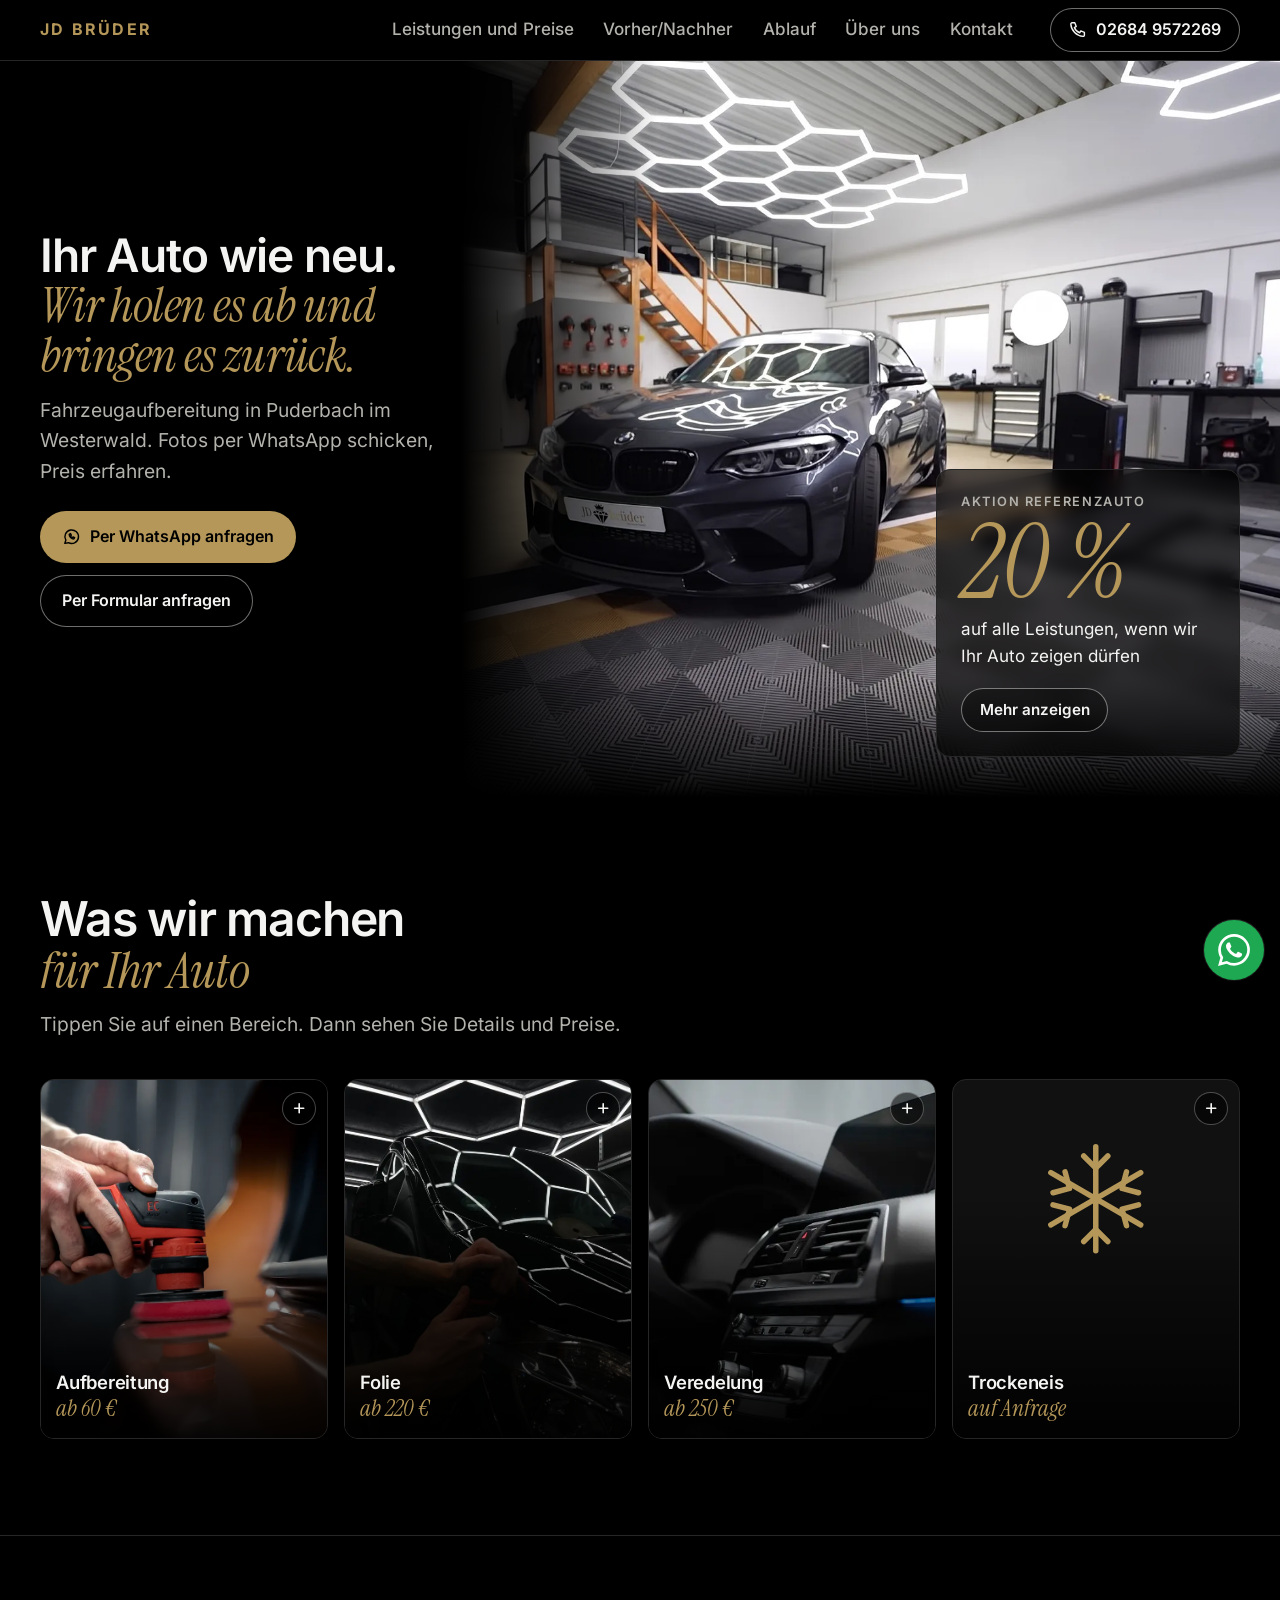
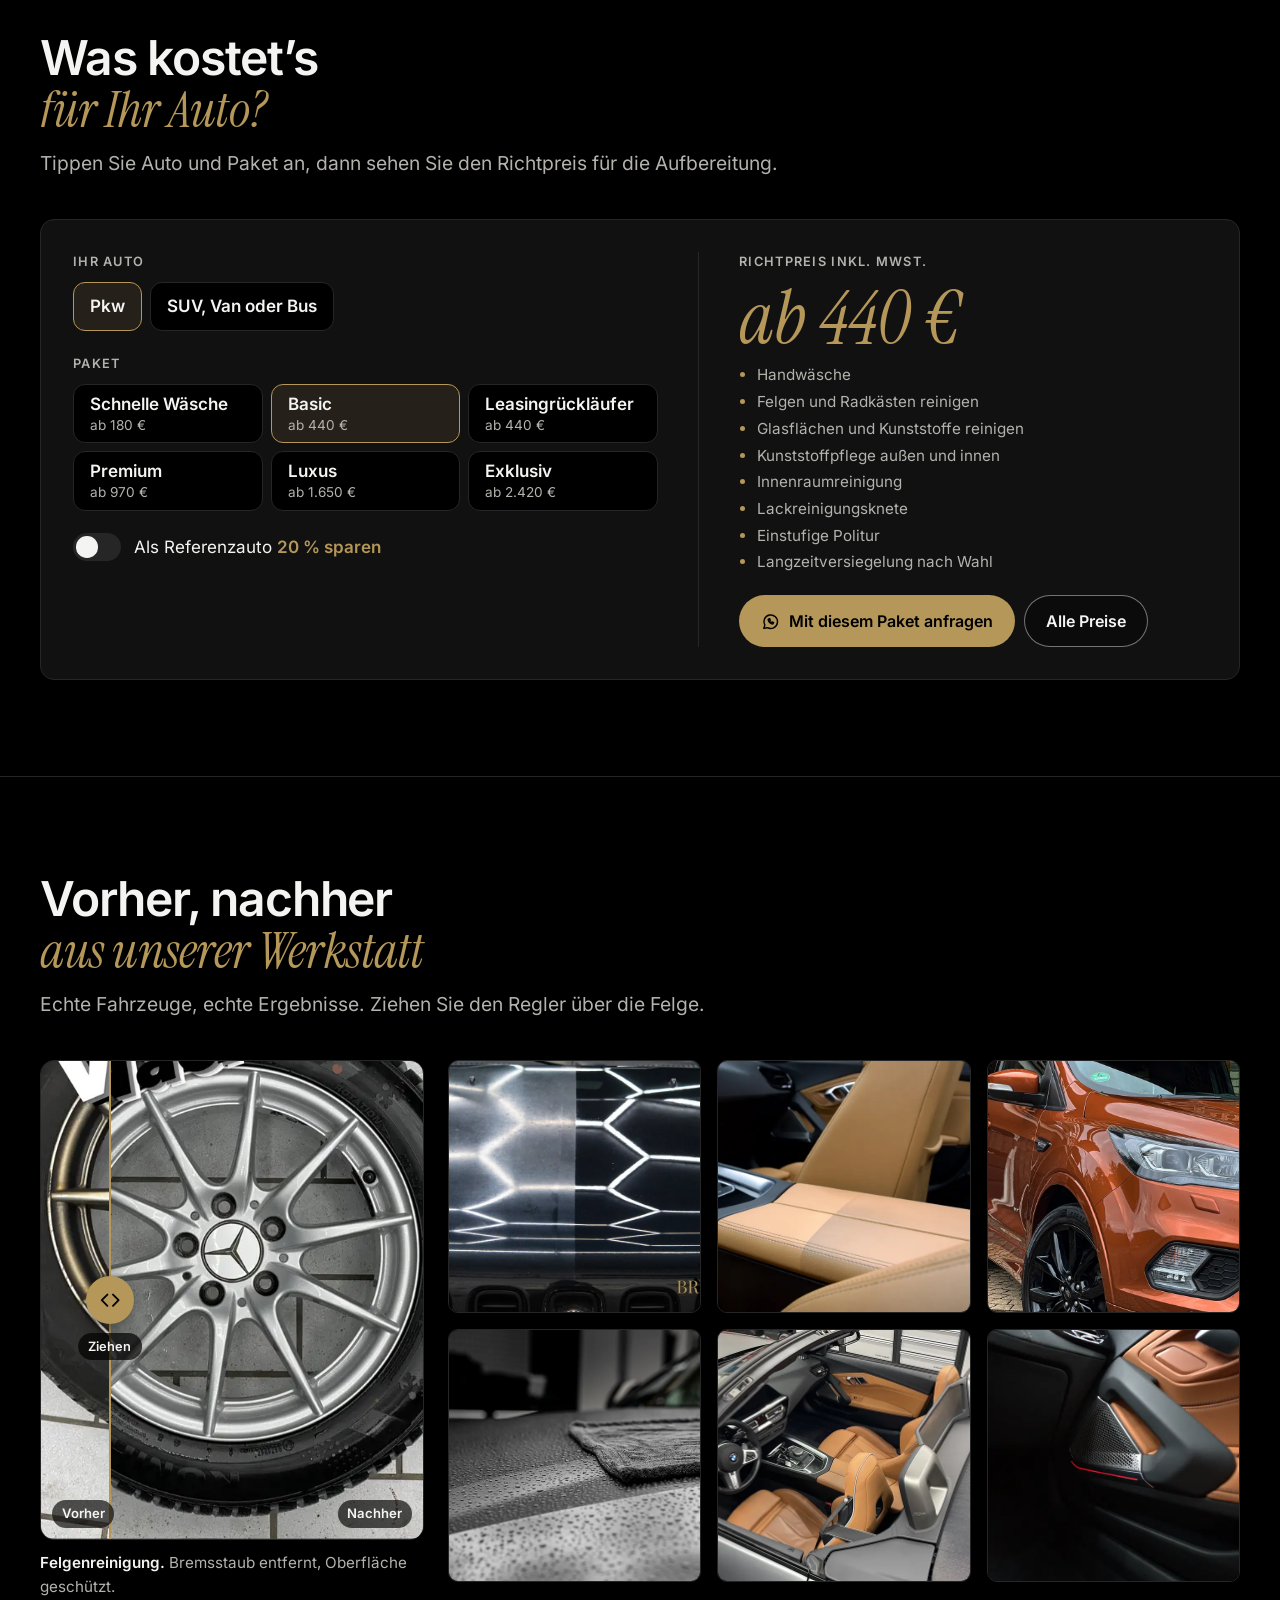
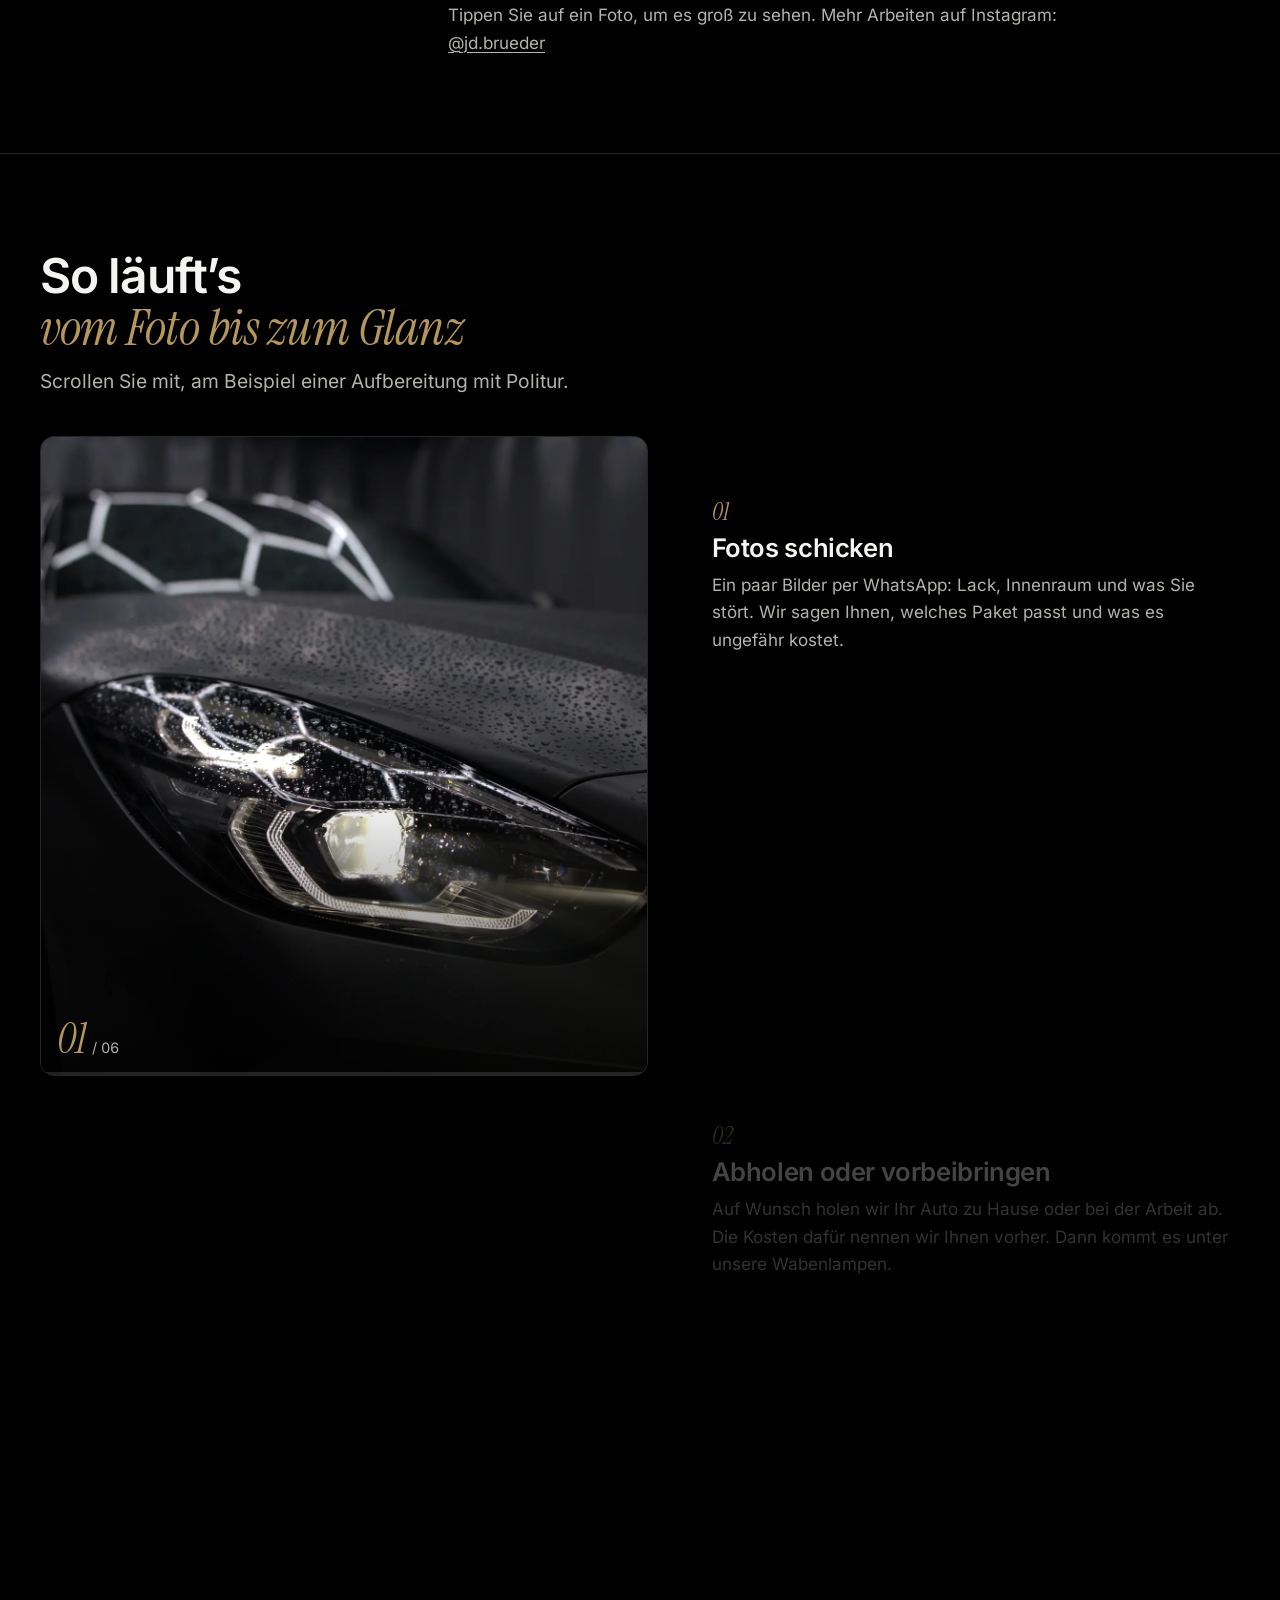
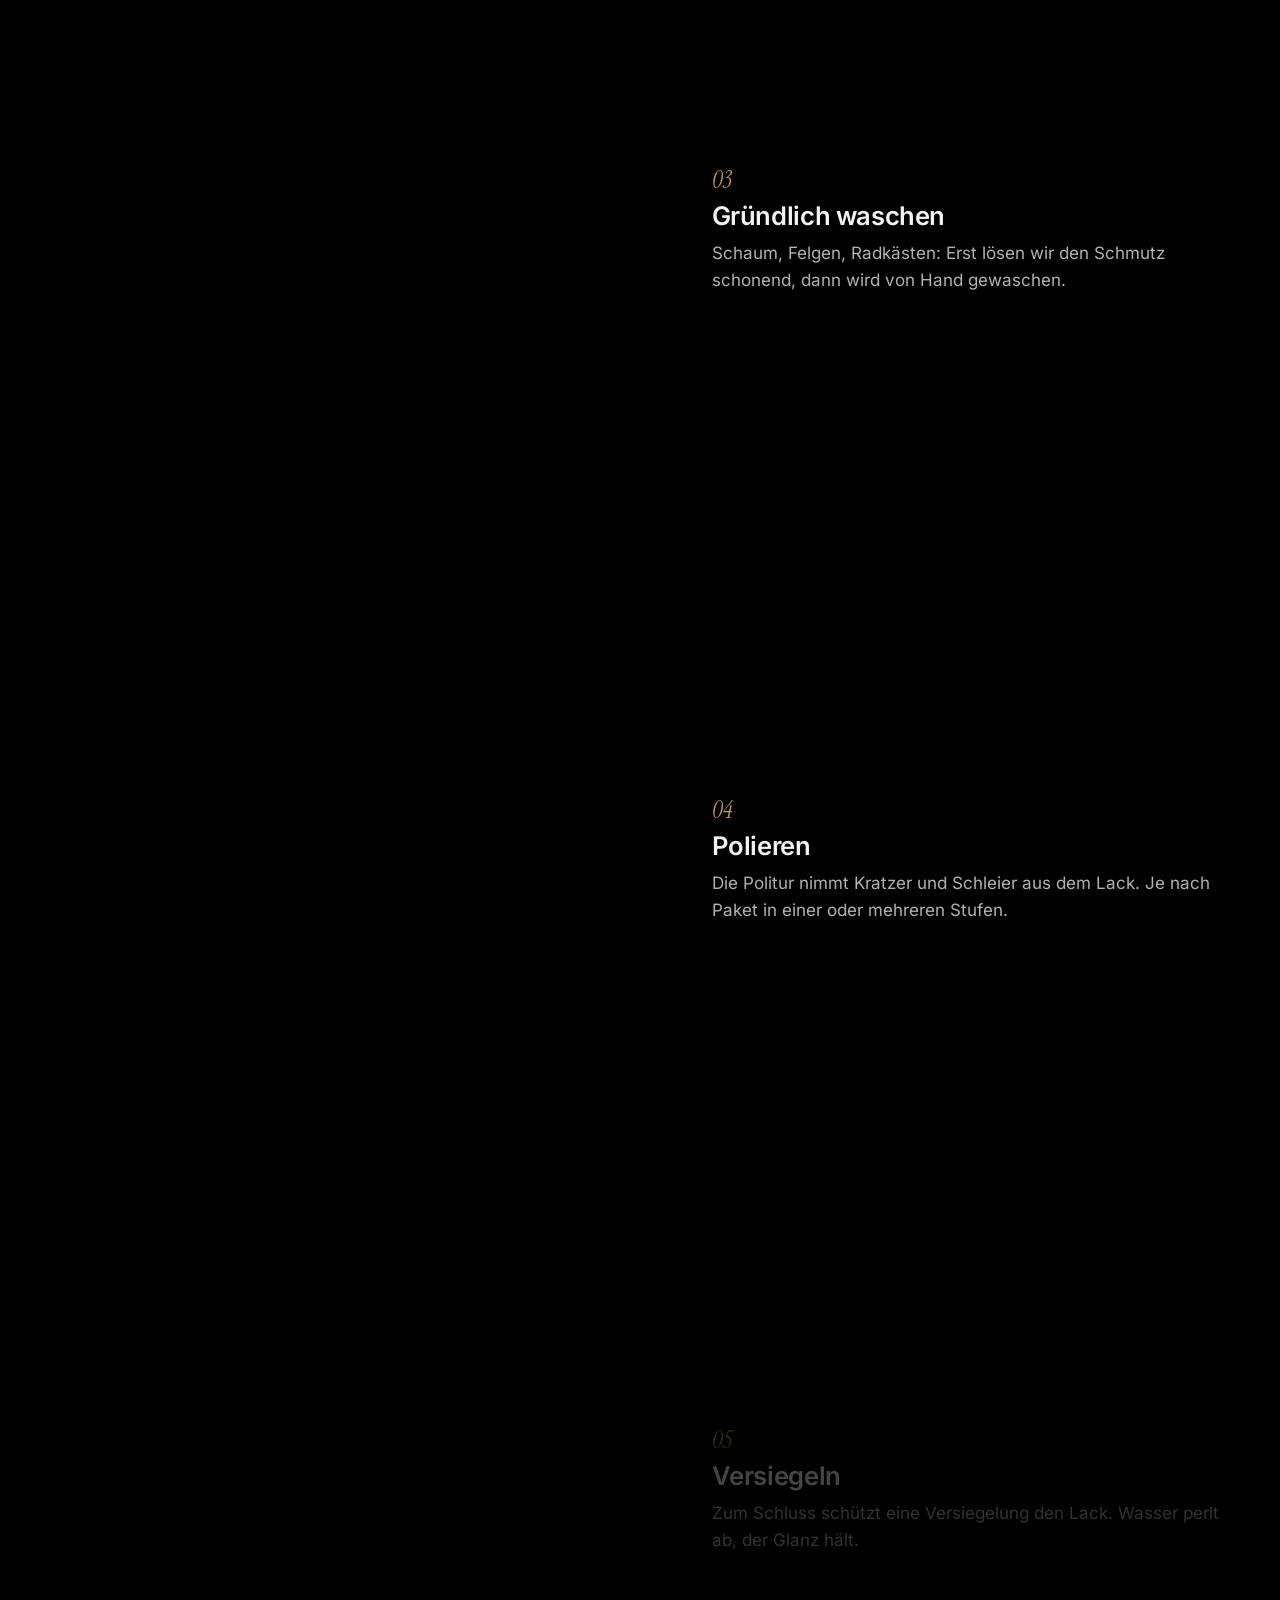
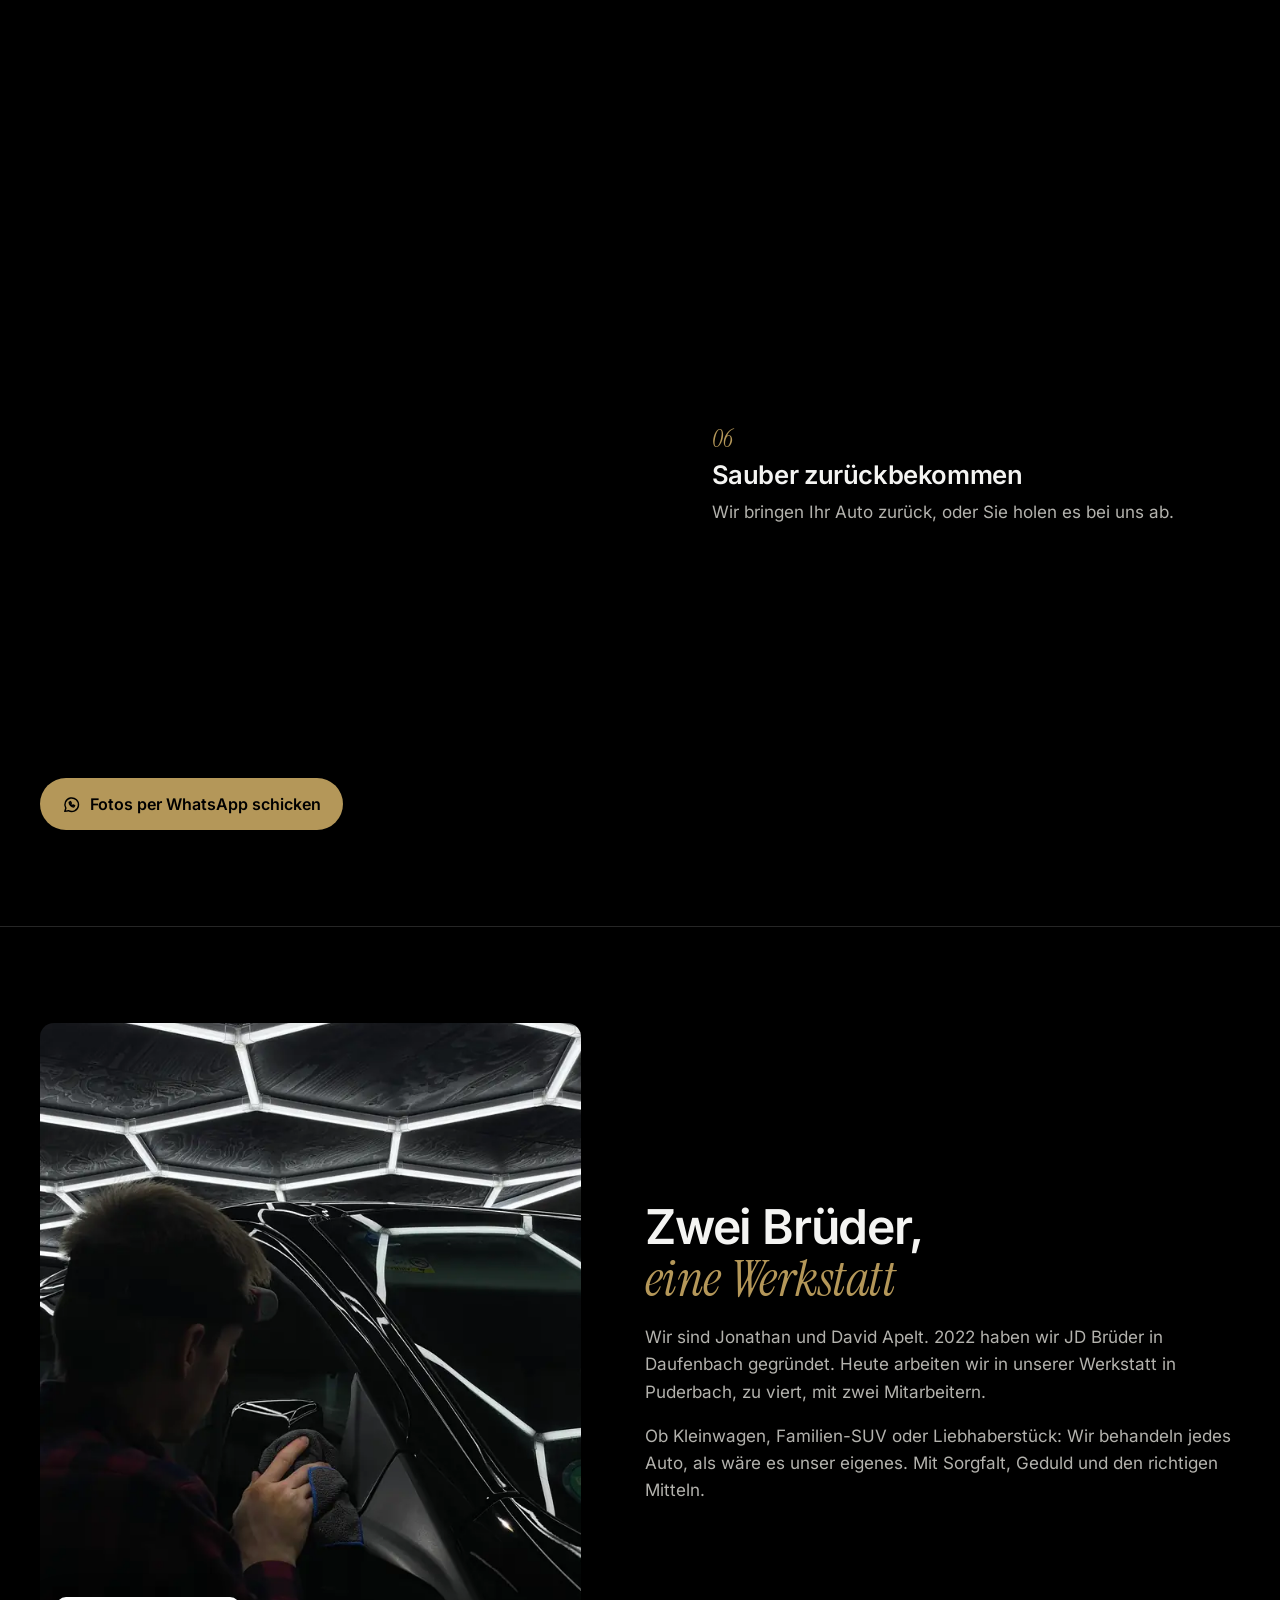
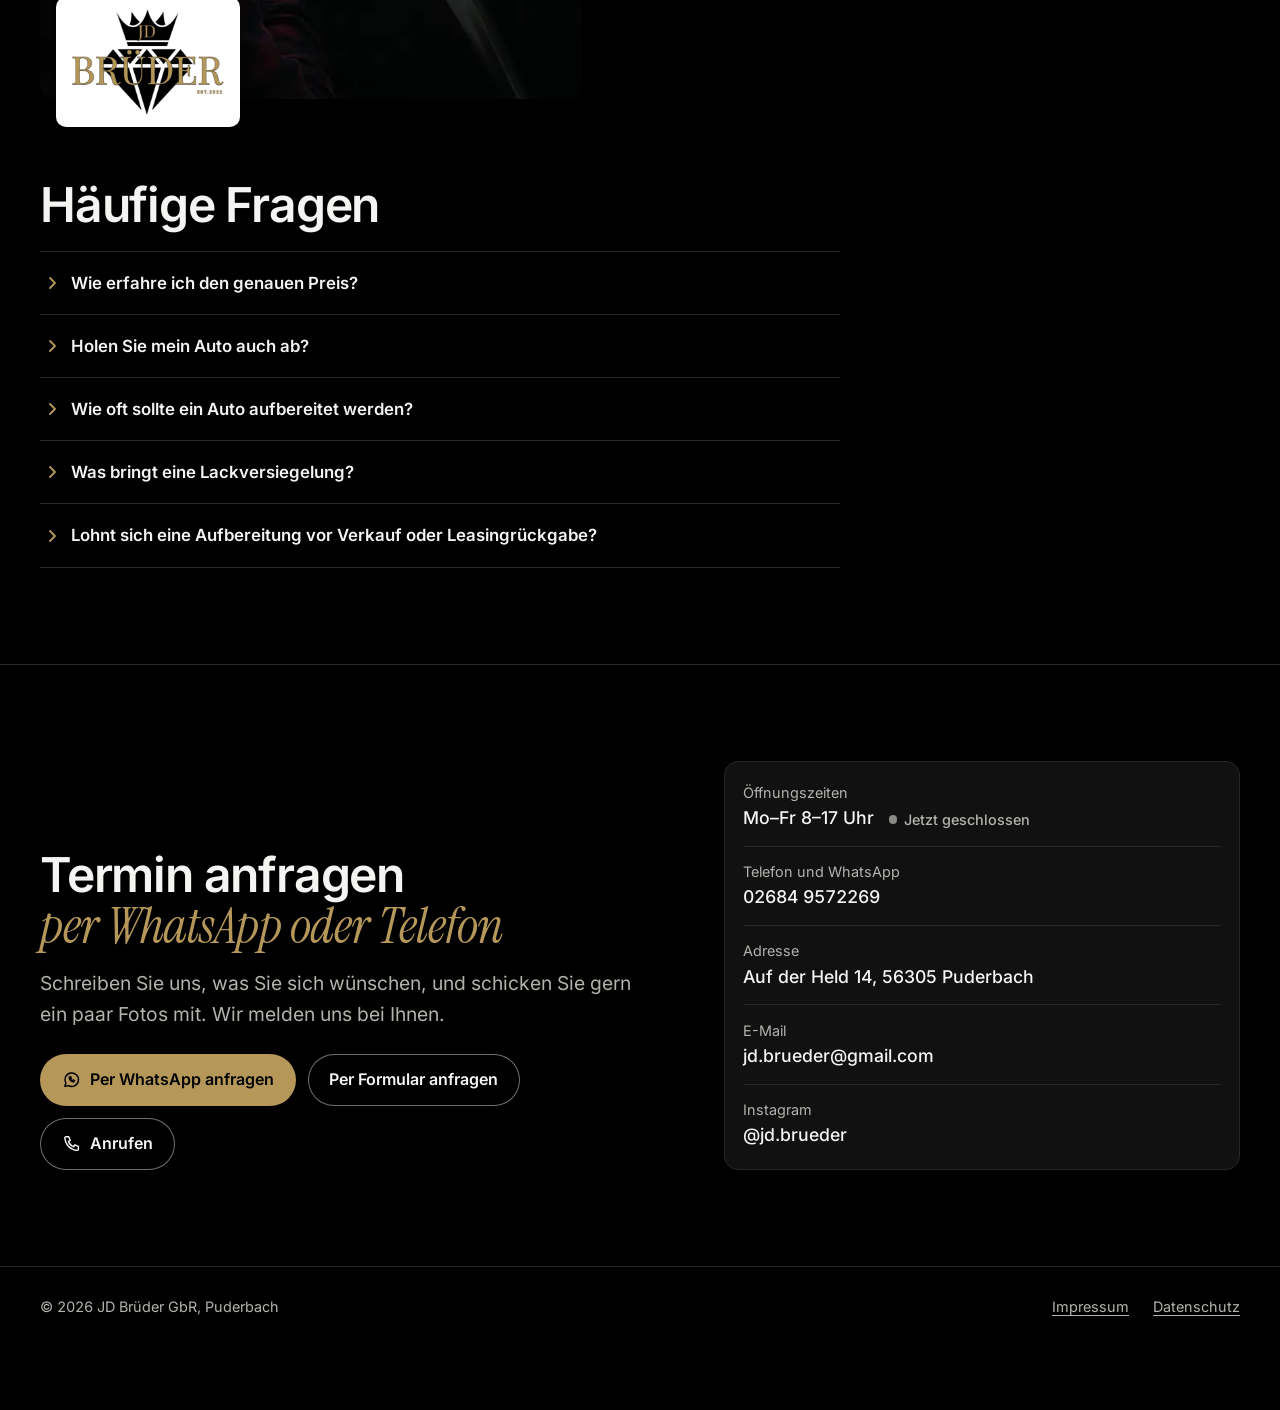
==== index.html @ 73653e6d "Preisrechner unter den Kacheln Auto, Paket, Zusatzleistungen (nur Leasingrückläufer) und Referenzaut" ====
<!doctype html>
<html lang="de">
<head>
<meta charset="utf-8">
<meta name="viewport" content="width=device-width, initial-scale=1, viewport-fit=cover">
<title>JD Brüder | Fahrzeugaufbereitung in Puderbach, Westerwald</title>
<meta name="description" content="Fahrzeugaufbereitung, Folie, Veredelung und Trockeneisreinigung von den Brüdern Jonathan und David Apelt in Puderbach im Westerwald. Pakete ab 60 €. Anfrage per WhatsApp oder Telefon.">
<meta name="theme-color" content="#000000">
<link rel="icon" href="img/logo/favicon.png" type="image/png">
<link rel="apple-touch-icon" href="img/logo/apple-touch-icon.png">
<meta property="og:title" content="JD Brüder | Fahrzeugaufbereitung im Westerwald">
<meta property="og:description" content="Aufbereitung, Folie, Veredelung und Trockeneis aus Puderbach. Anfrage per WhatsApp oder Telefon.">
<meta property="og:image" content="https://www.jd-brueder.de/img/w/hero-halle.webp">
<meta property="og:locale" content="de_DE">
<link rel="preload" href="fonts/inter-latin-wght-normal.woff2" as="font" type="font/woff2" crossorigin>
<link rel="preload" href="fonts/instrument-serif-latin-400-italic.woff2" as="font" type="font/woff2" crossorigin>
<link rel="stylesheet" href="style.css?v=20261124e">
<script type="application/ld+json">
{
  "@context": "https://schema.org",
  "@type": "AutoWash",
  "name": "JD Brüder GbR",
  "image": "img/w/hero-scheinwerfer.webp",
  "telephone": "+49 2684 9572269",
  "email": "jd.brueder@gmail.com",
  "address": { "@type": "PostalAddress", "streetAddress": "Auf der Held 14", "postalCode": "56305", "addressLocality": "Puderbach", "addressCountry": "DE" },
  "founder": [{ "@type": "Person", "name": "Jonathan Apelt" }, { "@type": "Person", "name": "David Apelt" }],
  "foundingDate": "2022",
  "sameAs": ["https://www.instagram.com/jd.brueder/"]
}
</script>
</head>
<body>
<!--
AUFBAU: Zuerst fürs Handy. Kopfbild (Foto aus unserer Halle) > vier feste Kacheln > Vorher/Nachher > Ablauf > Über uns und Fragen > Kontakt.
KACHELN: Ein Tipp öffnet ein Fenster von unten mit Foto, zwei Sätzen, Preisen und WhatsApp-Knopf. So bleibt die Startseite kurz.
BILDER: Alle Fotos stammen aus der Werkstatt. Das Kopfbild wurde nachbearbeitet (aufgeräumt und geschärft, im Impressum genannt).
KONTAKT: Runder WhatsApp-Knopf unten rechts, sobald die Knöpfe im Kopfbereich aus dem Bild sind.
FORMULAR: Fenster #sheet-anfrage, gleiche Fragen wie das Meta-Formular plus E-Mail, landet in JD Vertrieb (Tabelle „Website-Anfragen“).
Regeln und Farben stehen in DESIGN.md.
-->
<a class="skip" href="#inhalt">Zum Inhalt springen</a>

<header class="site-header">
  <div class="wrap header-inner">
    <a class="site-logo" href="#top">JD Brüder</a>
    <nav class="site-nav" aria-label="Hauptmenü">
      <button class="menu-button" type="button" popovertarget="site-menu" aria-controls="site-menu">
        <svg viewBox="0 0 24 24" fill="none" stroke="currentColor" stroke-width="2" stroke-linecap="round" aria-hidden="true"><path d="M4 7h16M4 12h16M4 17h16"/></svg>
        Menü
      </button>
      <ul id="site-menu" class="site-menu" popover="auto">
        <li><a href="#leistungen">Leistungen und Preise</a></li>
        <li><a href="#arbeiten">Vorher/Nachher</a></li>
        <li><a href="#ablauf">Ablauf</a></li>
        <li><a href="#ueber-uns">Über uns</a></li>
        <li><a href="#kontakt">Kontakt</a></li>
      </ul>
    </nav>
    <a class="btn btn-line header-call num" href="tel:+4926849572269" aria-label="Anrufen: 02684 9572269"><svg viewBox="0 0 24 24" fill="none" stroke="currentColor" stroke-width="1.8" stroke-linecap="round" stroke-linejoin="round" aria-hidden="true"><path d="M5 3.5h3.5l1.8 4.5-2.3 1.4a11 11 0 0 0 6.6 6.6l1.4-2.3 4.5 1.8V19a1.5 1.5 0 0 1-1.6 1.5A16.5 16.5 0 0 1 3.5 5.1 1.5 1.5 0 0 1 5 3.5z"/></svg><span>02684 9572269</span></a>
  </div>
</header>

<main id="top">

  <!-- Erster Bildschirm -->
  <section class="hero" aria-labelledby="h1">
    <div class="hero-media">
      <picture>
        <source media="(min-width: 640px)" srcset="img/w/hero-halle.webp" width="2000" height="1126">
        <img src="img/w/hero-halle-mobil.webp" alt="Dunkelgrauer BMW M2 mit JD-Brüder-Schild in unserer Werkstatt in Puderbach, darüber die Wabenleuchten" width="1200" height="1080" fetchpriority="high">
      </picture>
      <!-- Kurzer Film vom M2 unter den Wabenlampen, ohne Ton. Startet per main.js, nicht bei „Bewegung reduzieren“ oder Datensparmodus. -->
      <video class="hero-video" muted loop playsinline preload="none" aria-hidden="true" tabindex="-1">
        <source src="video/hero-m2.mp4" type="video/mp4">
      </video>
      <button type="button" class="hero-pause" hidden aria-label="Video anhalten"><svg viewBox="0 0 16 16" fill="currentColor" aria-hidden="true"><path class="ico-pause" d="M4.5 3h2.2v10H4.5zM9.3 3h2.2v10H9.3z"/><path class="ico-play" d="M5 3l8 5-8 5z"/></svg></button>
    </div>
    <div class="wrap hero-text">
      <button type="button" class="promo" data-sheet="sheet-referenzauto"><span class="promo-tag num">20 %</span>Referenzauto gesucht<svg viewBox="0 0 16 16" fill="none" stroke="currentColor" stroke-width="1.8" stroke-linecap="round" stroke-linejoin="round" aria-hidden="true"><path d="M6 3l5 5-5 5"/></svg></button>
      <h1 id="h1">Ihr Auto wie neu. <span class="accent">Wir holen es ab und bringen es zurück.</span></h1>
      <p class="lead">Fahrzeugaufbereitung in Puderbach im Westerwald. Fotos per WhatsApp schicken, Preis erfahren.</p>
      <div class="actions">
        <a class="btn btn-gold" href="https://wa.me/4926849572269?text=Hallo%20JD%20Br%C3%BCder%2C%20ich%20interessiere%20mich%20f%C3%BCr%20eine%20Fahrzeugaufbereitung." target="_blank" rel="noopener"><svg viewBox="0 0 24 24" fill="none" stroke="currentColor" stroke-width="1.8" stroke-linecap="round" stroke-linejoin="round" aria-hidden="true"><path d="M3.5 20.5l1.3-4A8.5 8.5 0 1 1 8 19.6z"/><path d="M9 9.2c0 3 2.8 5.8 5.8 5.8l1-1.6-2-1-1 1c-1-.4-1.8-1.2-2.2-2.2l1-1-1-2z"/></svg>Per WhatsApp anfragen</a>
        <button type="button" class="btn btn-line" data-sheet="sheet-anfrage">Per Formular anfragen</button>
      </div>
    </div>
    <!-- Aktion groß rechts über dem Foto, nur am PC (am Handy reicht der Hinweis über der Überschrift) -->
    <aside class="hero-promo" aria-labelledby="h-promo">
      <p class="hero-promo-label" id="h-promo">Aktion Referenzauto</p>
      <p class="hero-promo-num num">20 %</p>
      <p class="hero-promo-text">auf alle Leistungen, wenn wir Ihr Auto zeigen dürfen</p>
      <button type="button" class="btn btn-line hero-promo-btn" data-sheet="sheet-referenzauto">Mehr anzeigen</button>
    </aside>
  </section>

  <!-- Leistungen: vier feste Kacheln -->
  <section id="leistungen" class="section" aria-labelledby="h-leistungen">
    <div class="wrap" id="inhalt">
      <div class="section-head">
        <h2 id="h-leistungen">Was wir machen <span class="accent">für Ihr Auto</span></h2>
        <p class="lead">Tippen Sie auf einen Bereich. Dann sehen Sie Details und Preise.</p>
      </div>
      <div class="tiles">
        <button class="tile" type="button" data-sheet="sheet-aufbereitung">
          <img src="img/w/polieren-s.webp" alt="" loading="lazy">
          <span class="tile-more" aria-hidden="true"><svg viewBox="0 0 16 16" fill="none" stroke="currentColor" stroke-width="1.8" stroke-linecap="round" aria-hidden="true"><path d="M8 3v10M3 8h10"/></svg></span>
          <span class="tile-name">Aufbereitung</span>
          <span class="tile-price num">ab 60 €</span>
          <span class="sr">, Details und Preise öffnen</span>
        </button>
        <button class="tile" type="button" data-sheet="sheet-folie">
          <img src="img/w/folieren-scheinwerfer-s.webp" alt="" loading="lazy">
          <span class="tile-more" aria-hidden="true"><svg viewBox="0 0 16 16" fill="none" stroke="currentColor" stroke-width="1.8" stroke-linecap="round" aria-hidden="true"><path d="M8 3v10M3 8h10"/></svg></span>
          <span class="tile-name">Folie</span>
          <span class="tile-price num">ab 220 €</span>
          <span class="sr">, Details und Preise öffnen</span>
        </button>
        <button class="tile" type="button" data-sheet="sheet-veredelung">
          <img src="img/w/ambiente-mittelkonsole-s.webp" alt="" loading="lazy">
          <span class="tile-more" aria-hidden="true"><svg viewBox="0 0 16 16" fill="none" stroke="currentColor" stroke-width="1.8" stroke-linecap="round" aria-hidden="true"><path d="M8 3v10M3 8h10"/></svg></span>
          <span class="tile-name">Veredelung</span>
          <span class="tile-price num">ab 250 €</span>
          <span class="sr">, Details und Preise öffnen</span>
        </button>
        <button class="tile" type="button" data-sheet="sheet-eis">
          <span class="tile-art"><svg viewBox="0 0 24 24" fill="none" stroke="currentColor" stroke-width="1" stroke-linecap="round" stroke-linejoin="round" aria-hidden="true"><path d="M12 2.5v19M3.8 7.25l16.4 9.5M3.8 16.75l16.4-9.5"/><path d="M9.8 4.2 12 6.4l2.2-2.2M9.8 19.8 12 17.6l2.2 2.2M4.2 10.9l3-.8-.8-3M19.8 13.1l-3 .8.8 3M4.2 13.1l3 .8-.8 3M19.8 10.9l-3-.8.8-3"/></svg></span>
          <span class="tile-more" aria-hidden="true"><svg viewBox="0 0 16 16" fill="none" stroke="currentColor" stroke-width="1.8" stroke-linecap="round" aria-hidden="true"><path d="M8 3v10M3 8h10"/></svg></span>
          <span class="tile-name">Trockeneis</span>
          <span class="tile-price num">auf Anfrage</span>
          <span class="sr">, Details und Preise öffnen</span>
        </button>
      </div>
    </div>
  </section>

  <!-- Preisrechner: die Paketpreise liest main.js aus dem Fenster „Aufbereitung“. Zusatzleistungen und Größen-Aufschlag stehen hier als value. -->
  <section id="rechner" class="section" aria-labelledby="h-rechner">
    <div class="wrap">
      <div class="section-head">
        <h2 id="h-rechner">Was kostet’s <span class="accent">für Ihr Auto?</span></h2>
        <p class="lead">Tippen Sie Auto und Paket an, dann sehen Sie den Richtpreis für die Aufbereitung.</p>
      </div>
      <form class="calc" data-calc>
        <fieldset class="calc-group">
          <legend>Ihr Auto</legend>
          <div class="calc-seg">
            <label class="calc-chip"><input type="radio" name="groesse" value="0" checked><span>Pkw</span></label>
            <label class="calc-chip"><input type="radio" name="groesse" value="50"><span>SUV, Van oder Bus</span></label>
          </div>
        </fieldset>
        <fieldset class="calc-group">
          <legend>Paket</legend>
          <div class="calc-pkgs" data-calc-pkgs></div>
        </fieldset>
        <fieldset class="calc-group" data-calc-extras hidden>
          <legend>Dazu buchen</legend>
          <div class="calc-seg">
            <label class="calc-chip"><input type="checkbox" name="extra" value="105" data-name="Lederreinigung"><span>Lederreinigung <small>+ 105 €</small></span></label>
            <label class="calc-chip"><input type="checkbox" name="extra" value="135" data-name="Polsterreinigung"><span>Polsterreinigung <small>+ 135 €</small></span></label>
            <label class="calc-chip"><input type="checkbox" name="extra" value="75" data-name="Hundehaare entfernen"><span>Hundehaare <small>+ 75 €</small></span></label>
          </div>
        </fieldset>
        <label class="calc-switch"><input type="checkbox" name="referenz"><span>Als Referenzauto <strong>20 % sparen</strong></span></label>
        <div class="calc-result" aria-live="polite">
          <p class="calc-label">Richtpreis inkl. MwSt.</p>
          <p class="calc-price"><s class="num" data-calc-old hidden></s><span class="num" data-calc-price>ab 440 €</span></p>
          <p class="calc-note" data-calc-note></p>
          <div class="calc-inc" data-calc-inc></div>
          <div class="calc-actions">
            <a class="btn btn-gold" data-calc-wa href="https://wa.me/4926849572269" target="_blank" rel="noopener"><svg viewBox="0 0 24 24" fill="none" stroke="currentColor" stroke-width="1.8" stroke-linecap="round" stroke-linejoin="round" aria-hidden="true"><path d="M3.5 20.5l1.3-4A8.5 8.5 0 1 1 8 19.6z"/><path d="M9 9.2c0 3 2.8 5.8 5.8 5.8l1-1.6-2-1-1 1c-1-.4-1.8-1.2-2.2-2.2l1-1-1-2z"/></svg>Mit diesem Paket anfragen</a>
            <button type="button" class="btn btn-line" data-sheet="sheet-aufbereitung">Alle Preise</button>
          </div>
        </div>
      </form>
    </div>
  </section>

  <!-- Vorher / Nachher -->
  <section id="arbeiten" class="section" aria-labelledby="h-arbeiten">
    <div class="wrap">
      <div class="section-head">
        <h2 id="h-arbeiten">Vorher, nachher <span class="accent">aus unserer Werkstatt</span></h2>
        <p class="lead">Echte Fahrzeuge, echte Ergebnisse. Ziehen Sie den Regler über die Felge.</p>
      </div>
      <div class="work">
        <figure class="compare">
          <div class="compare-frame">
            <img src="img/w/felge-vorher-s.webp" alt="Felge vorher: braun von Bremsstaub und Schmutz" width="506" height="900" loading="lazy">
            <img class="after" src="img/w/felge-nachher-s.webp" alt="Dieselbe Felge nachher: sauber und silbern" width="506" height="900" loading="lazy">
            <span class="compare-tag before" aria-hidden="true">Vorher</span>
            <span class="compare-tag after-tag" aria-hidden="true">Nachher</span>
            <span class="compare-line" aria-hidden="true"></span>
            <span class="compare-hint" aria-hidden="true">Ziehen</span>
            <span class="compare-knob" aria-hidden="true"><svg viewBox="0 0 24 24" fill="none" stroke="currentColor" stroke-width="2" stroke-linecap="round" stroke-linejoin="round"><path d="M9 6l-6 6 6 6M15 6l6 6-6 6"/></svg></span>
            <input type="range" min="0" max="100" value="50" aria-label="Vergleich verschieben: links vorher, rechts nachher">
          </div>
          <figcaption><strong>Felgenreinigung.</strong> Bremsstaub entfernt, Oberfläche geschützt.</figcaption>
        </figure>
        <div>
          <div class="gallery" data-gallery>
          <a href="img/w/motorhaube-5050.webp"><img src="img/w/motorhaube-5050-s.webp" alt="Politur, halb und halb: Motorhaube links matt mit Kratzern, rechts poliert und spiegelnd" loading="lazy"></a>
          <a href="img/w/leder-vorher-nachher-2.webp"><img src="img/w/leder-vorher-nachher-2-s.webp" alt="Lederreinigung: vordere Hälfte des hellen Ledersitzes gereinigt, hintere Hälfte noch verschmutzt" loading="lazy"></a>
          <a href="img/w/kuga.webp"><img src="img/w/kuga-s.webp" alt="Orangefarbener Ford Kuga mit glänzendem Lack nach der Aufbereitung" loading="lazy"></a>
          <a href="img/w/abperleffekt.webp"><img src="img/w/abperleffekt-s.webp" alt="Wasser perlt auf versiegeltem Lack ab" loading="lazy"></a>
          <a href="img/w/z4-cabrio.webp"><img src="img/w/z4-cabrio-s.webp" alt="BMW Z4 Cabrio mit hellbraunem Leder nach der Innenraumpflege" loading="lazy"></a>
          <a href="img/w/tuer-innen.webp"><img src="img/w/tuer-innen-s.webp" alt="Türverkleidung mit braunem Leder und Carbon-Optik" loading="lazy"></a>
          </div>
          <p class="insta">Tippen Sie auf ein Foto, um es groß zu sehen. Mehr Arbeiten auf Instagram: <a href="https://www.instagram.com/jd.brueder/" target="_blank" rel="noopener">@jd.brueder</a></p>
        </div>
      </div>
    </div>
  </section>

  <!-- So läuft's: beim Scrollen bleibt das Bild stehen und wechselt mit jedem Schritt -->
  <section id="ablauf" class="section" aria-labelledby="h-ablauf">
    <div class="wrap">
      <div class="section-head">
        <h2 id="h-ablauf">So läuft’s <span class="accent">vom Foto bis zum Glanz</span></h2>
        <p class="lead">Scrollen Sie mit, am Beispiel einer Aufbereitung mit Politur.</p>
      </div>
      <div class="story" data-story>
        <div class="story-stage" aria-hidden="true">
        <img src="img/w/hero-scheinwerfer.webp" alt="" style="object-position: 50% 50%" class="is-on" loading="lazy" decoding="async">
        <img src="img/w/studio-jimny.webp" alt="" style="object-position: 50% 60%" loading="lazy" decoding="async">
        <img src="img/w/felge-schaum.webp" alt="" style="object-position: 50% 45%" loading="lazy" decoding="async">
        <img src="img/w/polieren-flex.webp" alt="" style="object-position: 50% 50%" loading="lazy" decoding="async">
        <img src="img/w/abperleffekt.webp" alt="" style="object-position: 50% 50%" loading="lazy" decoding="async">
        <img src="img/w/trocknen-studio.webp" alt="" style="object-position: 50% 40%" loading="lazy" decoding="async">
          <div class="story-count"><span class="story-count-n num" data-story-n>01</span><span class="num">/ 06</span></div>
          <div class="story-bar"><span></span></div>
        </div>
        <ol class="story-steps">
        <li><span class="story-no num">01</span><h3>Fotos schicken</h3><p>Ein paar Bilder per WhatsApp: Lack, Innenraum und was Sie stört. Wir sagen Ihnen, welches Paket passt und was es ungefähr kostet.</p></li>
        <li><span class="story-no num">02</span><h3>Abholen oder vorbeibringen</h3><p>Auf Wunsch holen wir Ihr Auto zu Hause oder bei der Arbeit ab. Die Kosten dafür nennen wir Ihnen vorher. Dann kommt es unter unsere Wabenlampen.</p></li>
        <li><span class="story-no num">03</span><h3>Gründlich waschen</h3><p>Schaum, Felgen, Radkästen: Erst lösen wir den Schmutz schonend, dann wird von Hand gewaschen.</p></li>
        <li><span class="story-no num">04</span><h3>Polieren</h3><p>Die Politur nimmt Kratzer und Schleier aus dem Lack. Je nach Paket in einer oder mehreren Stufen.</p></li>
        <li><span class="story-no num">05</span><h3>Versiegeln</h3><p>Zum Schluss schützt eine Versiegelung den Lack. Wasser perlt ab, der Glanz hält.</p></li>
        <li><span class="story-no num">06</span><h3>Sauber zurückbekommen</h3><p>Wir bringen Ihr Auto zurück, oder Sie holen es bei uns ab.</p></li>
        </ol>
      </div>
      <a class="btn btn-gold" href="https://wa.me/4926849572269?text=Hallo%20JD%20Br%C3%BCder%2C%20ich%20schicke%20Ihnen%20Fotos%20von%20meinem%20Auto." target="_blank" rel="noopener"><svg viewBox="0 0 24 24" fill="none" stroke="currentColor" stroke-width="1.8" stroke-linecap="round" stroke-linejoin="round" aria-hidden="true"><path d="M3.5 20.5l1.3-4A8.5 8.5 0 1 1 8 19.6z"/><path d="M9 9.2c0 3 2.8 5.8 5.8 5.8l1-1.6-2-1-1 1c-1-.4-1.8-1.2-2.2-2.2l1-1-1-2z"/></svg>Fotos per WhatsApp schicken</a>
    </div>
  </section>

  <!-- Über uns + Fragen -->
  <section id="ueber-uns" class="section" aria-labelledby="h-about">
    <div class="wrap">
      <div class="about">
        <div class="about-photo">
          <img src="img/w/trocknen-studio-s.webp" alt="Ein schwarzes Fahrzeug wird in der Werkstatt unter den Wabenleuchten von Hand getrocknet" width="675" height="900" loading="lazy">
          <div class="logo-plate"><img src="img/logo/logo-quer.webp" alt="JD Brüder, Logo mit Krone und Diamant, gegründet 2022" width="900" height="630" loading="lazy"></div>
        </div>
        <div>
          <h2 id="h-about">Zwei Brüder, <span class="accent">eine Werkstatt</span></h2>
          <p>Wir sind Jonathan und David Apelt. 2022 haben wir JD Brüder in Daufenbach gegründet. Heute arbeiten wir in unserer Werkstatt in Puderbach, zu viert, mit zwei Mitarbeitern.</p>
          <p>Ob Kleinwagen, Familien-SUV oder Liebhaberstück: Wir behandeln jedes Auto, als wäre es unser eigenes. Mit Sorgfalt, Geduld und den richtigen Mitteln.</p>
        </div>
      </div>

      <div class="faq-block">
        <h2>Häufige Fragen</h2>
        <div class="faq">
          <details>
            <summary><svg viewBox="0 0 16 16" fill="none" stroke="currentColor" stroke-width="1.8" stroke-linecap="round" stroke-linejoin="round" aria-hidden="true"><path d="M6 3l5 5-5 5"/></svg>Wie erfahre ich den genauen Preis?</summary>
            <p>Die Preise auf dieser Seite sind Richtwerte, denn der Aufwand hängt von Verschmutzung, Lackzustand und Fahrzeuggröße ab. Am einfachsten schicken Sie uns per WhatsApp ein paar Fotos Ihres Fahrzeugs, dann schätzen wir den Preis für Sie ein.</p>
          </details>
          <details>
            <summary><svg viewBox="0 0 16 16" fill="none" stroke="currentColor" stroke-width="1.8" stroke-linecap="round" stroke-linejoin="round" aria-hidden="true"><path d="M6 3l5 5-5 5"/></svg>Holen Sie mein Auto auch ab?</summary>
            <p>Ja. Auf Wunsch holen wir Ihr Auto zu Hause oder bei der Arbeit ab und bringen es sauber zurück. Was das kostet, sagen wir Ihnen bei der Anfrage.</p>
          </details>
          <details>
            <summary><svg viewBox="0 0 16 16" fill="none" stroke="currentColor" stroke-width="1.8" stroke-linecap="round" stroke-linejoin="round" aria-hidden="true"><path d="M6 3l5 5-5 5"/></svg>Wie oft sollte ein Auto aufbereitet werden?</summary>
            <p>Viele Kunden kommen ein- bis zweimal im Jahr: im Frühjahr nach dem Streusalz und im Herbst vor dem Winter. Wir beraten Sie gern, was für Ihr Auto sinnvoll ist.</p>
          </details>
          <details>
            <summary><svg viewBox="0 0 16 16" fill="none" stroke="currentColor" stroke-width="1.8" stroke-linecap="round" stroke-linejoin="round" aria-hidden="true"><path d="M6 3l5 5-5 5"/></svg>Was bringt eine Lackversiegelung?</summary>
            <p>Sie schützt den Lack vor UV-Strahlung, Vogelkot, Insekten und Streusalz. Wasser und Schmutz perlen ab, das Auto bleibt länger sauber und lässt sich leichter waschen.</p>
          </details>
          <details>
            <summary><svg viewBox="0 0 16 16" fill="none" stroke="currentColor" stroke-width="1.8" stroke-linecap="round" stroke-linejoin="round" aria-hidden="true"><path d="M6 3l5 5-5 5"/></svg>Lohnt sich eine Aufbereitung vor Verkauf oder Leasingrückgabe?</summary>
            <p>Meistens ja. Gepflegter Lack und ein sauberer Innenraum sind das Erste, worauf Käufer und Gutachter schauen. Für die Rückgabe gibt es unser Paket „Leasingrückläufer“.</p>
          </details>
        </div>
      </div>
    </div>
  </section>

  <!-- Kontakt -->
  <section id="kontakt" class="section" aria-labelledby="h-kontakt">
    <div class="wrap contact-grid">
      <div>
        <h2 id="h-kontakt">Termin anfragen <span class="accent">per WhatsApp oder Telefon</span></h2>
        <p class="lead">Schreiben Sie uns, was Sie sich wünschen, und schicken Sie gern ein paar Fotos mit. Wir melden uns bei Ihnen.</p>
        <div class="actions">
          <a class="btn btn-gold" href="https://wa.me/4926849572269?text=Hallo%20JD%20Br%C3%BCder%2C%20ich%20interessiere%20mich%20f%C3%BCr%20eine%20Fahrzeugaufbereitung." target="_blank" rel="noopener"><svg viewBox="0 0 24 24" fill="none" stroke="currentColor" stroke-width="1.8" stroke-linecap="round" stroke-linejoin="round" aria-hidden="true"><path d="M3.5 20.5l1.3-4A8.5 8.5 0 1 1 8 19.6z"/><path d="M9 9.2c0 3 2.8 5.8 5.8 5.8l1-1.6-2-1-1 1c-1-.4-1.8-1.2-2.2-2.2l1-1-1-2z"/></svg>Per WhatsApp anfragen</a>
          <button type="button" class="btn btn-line" data-sheet="sheet-anfrage">Per Formular anfragen</button>
          <a class="btn btn-line" href="tel:+4926849572269"><svg viewBox="0 0 24 24" fill="none" stroke="currentColor" stroke-width="1.8" stroke-linecap="round" stroke-linejoin="round" aria-hidden="true"><path d="M5 3.5h3.5l1.8 4.5-2.3 1.4a11 11 0 0 0 6.6 6.6l1.4-2.3 4.5 1.8V19a1.5 1.5 0 0 1-1.6 1.5A16.5 16.5 0 0 1 3.5 5.1 1.5 1.5 0 0 1 5 3.5z"/></svg>Anrufen</a>
        </div>
      </div>
      <dl class="contact-list">
        <div><dt>Öffnungszeiten</dt><dd>Mo–Fr 8–17 Uhr <span class="open-state" data-open-state hidden></span></dd></div>
        <div><dt>Telefon und WhatsApp</dt><dd class="num"><a href="tel:+4926849572269">02684 9572269</a></dd></div>
        <div><dt>Adresse</dt><dd><a href="https://www.google.com/maps/search/?api=1&amp;query=Auf+der+Held+14+56305+Puderbach" target="_blank" rel="noopener">Auf der Held 14, 56305 Puderbach</a></dd></div>
        <div><dt>E-Mail</dt><dd><a href="mailto:jd.brueder@gmail.com">jd.brueder@gmail.com</a></dd></div>
        <div><dt>Instagram</dt><dd><a href="https://www.instagram.com/jd.brueder/" target="_blank" rel="noopener">@jd.brueder</a></dd></div>
      </dl>
    </div>
  </section>
</main>

<footer class="foot">
  <div class="wrap">
    <span>© <span class="num">2026</span> JD Brüder GbR, Puderbach</span>
    <nav aria-label="Rechtliches"><a href="impressum.html">Impressum</a><a href="datenschutz.html">Datenschutz</a></nav>
  </div>
</footer>

<a class="fab" href="https://wa.me/4926849572269?text=Hallo%20JD%20Br%C3%BCder%2C%20ich%20interessiere%20mich%20f%C3%BCr%20eine%20Fahrzeugaufbereitung." target="_blank" rel="noopener" aria-label="Per WhatsApp anfragen"><svg viewBox="0 0 24 24" fill="currentColor" aria-hidden="true"><path d="M17.472 14.382c-.297-.149-1.758-.867-2.03-.967-.273-.099-.471-.148-.67.15-.197.297-.767.966-.94 1.164-.173.199-.347.223-.644.075-.297-.15-1.255-.463-2.39-1.475-.883-.788-1.48-1.761-1.653-2.059-.173-.297-.018-.458.13-.606.134-.133.298-.347.446-.52.149-.174.198-.298.298-.497.099-.198.05-.371-.025-.52-.075-.149-.669-1.612-.916-2.207-.242-.579-.487-.5-.669-.51-.173-.008-.371-.01-.57-.01-.198 0-.52.074-.792.372-.272.297-1.04 1.016-1.04 2.479 0 1.462 1.065 2.875 1.213 3.074.149.198 2.096 3.2 5.077 4.487.709.306 1.262.489 1.694.625.712.227 1.36.195 1.871.118.571-.085 1.758-.719 2.006-1.413.248-.694.248-1.289.173-1.413-.074-.124-.272-.198-.57-.347m-5.421 7.403h-.004a9.87 9.87 0 01-5.031-1.378l-.361-.214-3.741.982.998-3.648-.235-.374a9.86 9.86 0 01-1.51-5.26c.001-5.45 4.436-9.884 9.888-9.884 2.64 0 5.122 1.03 6.988 2.898a9.825 9.825 0 012.893 6.994c-.003 5.45-4.437 9.884-9.885 9.884m8.413-18.297A11.815 11.815 0 0012.05 0C5.495 0 .16 5.335.157 11.892c0 2.096.547 4.142 1.588 5.945L.057 24l6.305-1.654a11.882 11.882 0 005.683 1.448h.005c6.554 0 11.89-5.335 11.893-11.893a11.821 11.821 0 00-3.48-8.413z"/></svg></a>

<!-- Anfrageformular: eine Frage pro Schritt wie das Meta-Formular, dazu die E-Mail -->
<dialog class="sheet" id="sheet-anfrage" aria-labelledby="st-anfrage">
  <div class="sheet-head">
    <h2 id="st-anfrage">Anfrage</h2>
    <button type="button" class="sheet-close" data-close aria-label="Schließen"><svg viewBox="0 0 16 16" fill="none" stroke="currentColor" stroke-width="1.6" stroke-linecap="round" aria-hidden="true"><path d="M3 3l10 10M13 3L3 13"/></svg></button>
  </div>
  <form class="sheet-body anfrage" data-anfrage novalidate>
    <fieldset data-step>
      <legend>Wofür interessieren Sie sich?</legend>
      <p class="step-n">Frage 1 von 3</p>
      <div class="choices">
        <label class="choice"><input type="radio" name="interesse" value="referenzauto" required><span>Referenzauto (20 %)</span></label>
        <label class="choice"><input type="radio" name="interesse" value="leasing" required><span>Leasing-Check</span></label>
        <label class="choice"><input type="radio" name="interesse" value="aufbereitung" required><span>Premium-Aufbereitung</span></label>
        <label class="choice"><input type="radio" name="interesse" value="folie" required><span>Steinschlagschutzfolie</span></label>
        <label class="choice"><input type="radio" name="interesse" value="anderes" required><span>Etwas anderes</span></label>
      </div>
      <div class="step-nav step-nav-1"><button type="submit" class="btn btn-gold">Weiter</button></div>
    </fieldset>
    <fieldset data-step hidden>
      <legend id="q-auto">Welches Auto fahren Sie?</legend>
      <p class="step-n">Frage 2 von 3</p>
      <input class="input" name="fahrzeug" aria-labelledby="q-auto" required minlength="2" maxlength="80" autocomplete="off" placeholder="z. B. VW Golf 8" enterkeyhint="next">
      <div class="step-nav"><button type="button" class="btn btn-line" data-back>Zurück</button><button type="submit" class="btn btn-gold">Weiter</button></div>
    </fieldset>
    <fieldset data-step hidden>
      <legend>Wie erreichen wir Sie?</legend>
      <p class="step-n">Frage 3 von 3</p>
      <label class="field"><span>Name</span><input class="input" name="name" autocomplete="name" required minlength="2" maxlength="80" enterkeyhint="next"></label>
      <label class="field"><span>Handynummer (für WhatsApp)</span><input class="input num" name="telefon" type="tel" autocomplete="tel" required minlength="6" maxlength="30" enterkeyhint="next"></label>
      <label class="field"><span>E-Mail</span><input class="input" name="email" type="email" autocomplete="email" required maxlength="120" enterkeyhint="send"></label>
      <p class="fine">Wir melden uns per WhatsApp, Telefon oder E-Mail. Mehr dazu im <a href="datenschutz.html#anfrage">Datenschutz</a>.</p>
      <p class="form-error" role="alert" hidden><span></span> Oder schreiben Sie uns <a href="https://wa.me/4926849572269?text=Hallo%20JD%20Br%C3%BCder%2C%20ich%20interessiere%20mich%20f%C3%BCr%20eine%20Fahrzeugaufbereitung." target="_blank" rel="noopener">per WhatsApp</a>.</p>
      <div class="step-nav"><button type="button" class="btn btn-line" data-back>Zurück</button><button type="submit" class="btn btn-gold">Anfrage senden</button></div>
    </fieldset>
    <div class="anfrage-done" data-step hidden>
      <h3 tabindex="-1">Danke! Wir melden uns per WhatsApp.</h3>
      <p class="muted">Meist noch am selben Tag. Sie wollen nicht warten? Schreiben Sie uns direkt.</p>
      <a class="btn btn-gold" href="https://wa.me/4926849572269" target="_blank" rel="noopener"><svg viewBox="0 0 24 24" fill="none" stroke="currentColor" stroke-width="1.8" stroke-linecap="round" stroke-linejoin="round" aria-hidden="true"><path d="M3.5 20.5l1.3-4A8.5 8.5 0 1 1 8 19.6z"/><path d="M9 9.2c0 3 2.8 5.8 5.8 5.8l1-1.6-2-1-1 1c-1-.4-1.8-1.2-2.2-2.2l1-1-1-2z"/></svg>Auf WhatsApp schreiben</a>
    </div>
  </form>
</dialog>

<!-- Fenster zu den vier Kacheln -->
<dialog class="sheet" id="sheet-aufbereitung" aria-labelledby="st-aufbereitung">
  <div class="sheet-head">
    <h2 id="st-aufbereitung">Aufbereitung</h2>
    <button type="button" class="sheet-close" data-close aria-label="Schließen"><svg viewBox="0 0 16 16" fill="none" stroke="currentColor" stroke-width="1.6" stroke-linecap="round" aria-hidden="true"><path d="M3 3l10 10M13 3L3 13"/></svg></button>
  </div>
  <div class="sheet-body">
    <img class="sheet-img" src="img/w/polieren-s.webp" alt="Eine Poliermaschine arbeitet auf glänzendem Lack" width="720" height="900" loading="lazy">
    <p class="lead">Handwäsche, Innenraum, Politur und Versiegelung. Als Paket oder einzeln.</p>
    <p class="muted">Richtpreise inkl. MwSt. Der genaue Preis hängt vom Zustand Ihres Fahrzeugs ab. Schicken Sie uns gern Fotos.</p>
    <div class="tabs">
      <div class="tablist" role="tablist" aria-label="Preise Aufbereitung">
        <button type="button" role="tab" id="tab-pakete" aria-selected="true" tabindex="0">Pakete</button>
        <button type="button" role="tab" id="tab-einzeln" aria-selected="false" tabindex="-1">Einzelleistungen</button>
      </div>
      <div class="panels">
        <div role="tabpanel" aria-labelledby="tab-pakete" id="panel-pakete">
            <div class="pkgs">
                <details class="pkg" open>
                  <summary>
                    <span class="pkg-title"><svg viewBox="0 0 16 16" fill="none" stroke="currentColor" stroke-width="1.8" stroke-linecap="round" stroke-linejoin="round" aria-hidden="true"><path d="M6 3l5 5-5 5"/></svg>Basic</span>
                    <span class="pkg-dur">ca. 8–10 Std.</span>
                    <span class="pkg-price"><span class="accent num">440 €</span></span>
                  </summary>
                  <div class="pkg-body">
                                        <ul>
                      <li>Handwäsche</li>
                      <li>Felgen und Radkästen reinigen</li>
                      <li>Glasflächen und Kunststoffe reinigen</li>
                      <li>Kunststoffpflege außen und innen</li>
                      <li>Innenraumreinigung</li>
                      <li>Lackreinigungsknete</li>
                      <li>Einstufige Politur</li>
                      <li>Langzeitversiegelung nach Wahl</li>
                    </ul>
                  </div>
                </details>
                <details class="pkg">
                  <summary>
                    <span class="pkg-title"><svg viewBox="0 0 16 16" fill="none" stroke="currentColor" stroke-width="1.8" stroke-linecap="round" stroke-linejoin="round" aria-hidden="true"><path d="M6 3l5 5-5 5"/></svg>Premium</span>
                    <span class="pkg-dur">ca. 15–17 Std.</span>
                    <span class="pkg-price"><span class="accent num">970 €</span></span>
                  </summary>
                  <div class="pkg-body">
                    <p class="inherit">Alles aus Basic, dazu:</p>
                    <ul>
                      <li>Zweistufige Politur statt einstufig</li>
                      <li>Leder reinigen und pflegen</li>
                      <li>Reifen- und Gummipflege</li>
                      <li>Carnauba-Wachs für mehr Glanz</li>
                    </ul>
                  </div>
                </details>
                <details class="pkg">
                  <summary>
                    <span class="pkg-title"><svg viewBox="0 0 16 16" fill="none" stroke="currentColor" stroke-width="1.8" stroke-linecap="round" stroke-linejoin="round" aria-hidden="true"><path d="M6 3l5 5-5 5"/></svg>Luxus</span>
                    <span class="pkg-dur">ca. 20–22 Std.</span>
                    <span class="pkg-price"><span class="accent num">1.650 €</span></span>
                  </summary>
                  <div class="pkg-body">
                    <p class="inherit">Alles aus Premium, dazu:</p>
                    <ul>
                      <li>Hochglanzpolitur statt zweistufig</li>
                      <li>Hybridcoating PROFILINE CC One</li>
                    </ul>
                  </div>
                </details>
                <details class="pkg">
                  <summary>
                    <span class="pkg-title"><svg viewBox="0 0 16 16" fill="none" stroke="currentColor" stroke-width="1.8" stroke-linecap="round" stroke-linejoin="round" aria-hidden="true"><path d="M6 3l5 5-5 5"/></svg>Exklusiv</span>
                    <span class="pkg-dur">ca. 40 Std. und mehr</span>
                    <span class="pkg-price"><span class="accent num">2.420 €</span></span>
                  </summary>
                  <div class="pkg-body">
                    <p class="inherit">Alles aus Luxus, dazu:</p>
                    <ul>
                      <li>Felgen demontiert und keramisch beschichtet</li>
                      <li>Keramikversiegelung Labocosmetica</li>
                    </ul>
                  </div>
                </details>
            </div>
            <div class="pkg-group">
              <h3>Weitere Pakete</h3>
              <div class="pkgs">
                <details class="pkg">
                  <summary>
                    <span class="pkg-title"><svg viewBox="0 0 16 16" fill="none" stroke="currentColor" stroke-width="1.8" stroke-linecap="round" stroke-linejoin="round" aria-hidden="true"><path d="M6 3l5 5-5 5"/></svg>High End Detailing</span>
                    <span class="pkg-dur">ca. 48 Std. und mehr</span>
                    <span class="pkg-price"><span class="accent">auf Anfrage</span></span>
                  </summary>
                  <div class="pkg-body">
                    <p class="inherit">Alles aus Luxus, dazu:</p>
                    <ul>
                      <li>Motorraumaufbereitung</li>
                      <li>Scheinwerferaufbereitung und Versiegelung</li>
                      <li>Scheibenaufbereitung und Versiegelung</li>
                    </ul>
                    <p class="addon">Wir sehen uns Ihr Fahrzeug vorher an und nennen Ihnen dann den Preis.</p>
                  </div>
                </details>
                <details class="pkg">
                  <summary>
                    <span class="pkg-title"><svg viewBox="0 0 16 16" fill="none" stroke="currentColor" stroke-width="1.8" stroke-linecap="round" stroke-linejoin="round" aria-hidden="true"><path d="M6 3l5 5-5 5"/></svg>Ganz nach Wunsch</span>
                    <span class="pkg-dur">ab ca. 1 Std.</span>
                    <span class="pkg-price"><small>ab</small><span class="accent num">60 €</span></span>
                  </summary>
                  <div class="pkg-body"><p>Sie sagen uns, was Ihnen wichtig ist und was Sie ausgeben möchten. Wir stellen die passende Pflege zusammen.</p></div>
                </details>
                <details class="pkg">
                  <summary>
                    <span class="pkg-title"><svg viewBox="0 0 16 16" fill="none" stroke="currentColor" stroke-width="1.8" stroke-linecap="round" stroke-linejoin="round" aria-hidden="true"><path d="M6 3l5 5-5 5"/></svg>Schnelle Wäsche</span>
                    <span class="pkg-dur">ca. 3 Std.</span>
                    <span class="pkg-price"><small>ab</small><span class="accent num">180 €</span></span>
                  </summary>
                  <div class="pkg-body">
                    <ul>
                      <li>Schonende Handwäsche</li>
                      <li>Felgenreinigung</li>
                      <li>Scheibenreinigung</li>
                      <li>Innenraum saugen</li>
                    </ul>
                    <p class="addon">Fleckenentfernung auf Sitzen ist in diesem Paket nicht enthalten.</p>
                  </div>
                </details>
                <details class="pkg">
                  <summary>
                    <span class="pkg-title"><svg viewBox="0 0 16 16" fill="none" stroke="currentColor" stroke-width="1.8" stroke-linecap="round" stroke-linejoin="round" aria-hidden="true"><path d="M6 3l5 5-5 5"/></svg>Leasingrückläufer</span>
                    <span class="pkg-dur">ca. 8 Std.</span>
                    <span class="pkg-price"><span class="accent num">440 €</span></span>
                  </summary>
                  <div class="pkg-body">
                    <ul>
                      <li>Handwäsche</li>
                      <li>Reinigung der Glasflächen und Kunststoffe</li>
                      <li>Innenraumreinigung</li>
                      <li>Kunststoffpflege außen und innen</li>
                      <li>Reinigung mit Lackreinigungsknete</li>
                      <li>Einstufige Politur</li>
                    </ul>
                    <p class="addon">Zubuchbar: Lederreinigung + 105 €, Polsterreinigung + 135 € (je nach Verschmutzung), Hundehaare entfernen + 75 €.</p>
                  </div>
                </details>
              </div>
            </div>
            <p class="price-note">Für Bus, SUV oder Transporter kommen 50 bis 100 € dazu. Der Endpreis hängt von Verschmutzung, Lackzustand und Fahrzeuggröße ab.</p>
        </div>
        <div role="tabpanel" aria-labelledby="tab-einzeln" id="panel-einzeln" hidden>
            <div class="pricegrid">
              <table class="pricetable num">
                <caption>Wäsche und Innenraum</caption>
                <tbody>
                  <tr><th scope="row">Handwäsche Kleinwagen</th><td>60 €</td></tr>
                  <tr><th scope="row">Handwäsche Mittel- und Oberklasse</th><td>95 €</td></tr>
                  <tr><th scope="row">Handwäsche SUV und Van</th><td>95 €</td></tr>
                  <tr><th scope="row">Reinigung Teilledersitze</th><td>60 €</td></tr>
                  <tr><th scope="row">Reinigung und Pflege Ledersitze</th><td>45 €</td></tr>
                  <tr><th scope="row">Reinigung Stoffsitze</th><td>ab 50 €</td></tr>
                </tbody>
              </table>
              <table class="pricetable num">
                <caption>Scheiben und Felgen</caption>
                <tbody>
                  <tr><th scope="row">Scheiben und Spiegel Kleinwagen</th><td>30 €</td></tr>
                  <tr><th scope="row">Scheiben und Spiegel Mittel- und Oberklasse</th><td>40 €</td></tr>
                  <tr><th scope="row">Scheiben und Spiegel SUV und Van</th><td>50 €</td></tr>
                  <tr><th scope="row">Felgenreinigung</th><td>30 €</td></tr>
                </tbody>
              </table>
            </div>
        </div>
      </div>
    </div>
  </div>
  <div class="sheet-foot">
    <a class="btn btn-gold" href="https://wa.me/4926849572269?text=Hallo%20JD%20Br%C3%BCder%2C%20ich%20interessiere%20mich%20f%C3%BCr%20eine%20Fahrzeugaufbereitung." target="_blank" rel="noopener"><svg viewBox="0 0 24 24" fill="none" stroke="currentColor" stroke-width="1.8" stroke-linecap="round" stroke-linejoin="round" aria-hidden="true"><path d="M3.5 20.5l1.3-4A8.5 8.5 0 1 1 8 19.6z"/><path d="M9 9.2c0 3 2.8 5.8 5.8 5.8l1-1.6-2-1-1 1c-1-.4-1.8-1.2-2.2-2.2l1-1-1-2z"/></svg>Aufbereitung anfragen</a>
    <a class="btn btn-line btn-icon" href="tel:+4926849572269" aria-label="Anrufen"><svg viewBox="0 0 24 24" fill="none" stroke="currentColor" stroke-width="1.8" stroke-linecap="round" stroke-linejoin="round" aria-hidden="true"><path d="M5 3.5h3.5l1.8 4.5-2.3 1.4a11 11 0 0 0 6.6 6.6l1.4-2.3 4.5 1.8V19a1.5 1.5 0 0 1-1.6 1.5A16.5 16.5 0 0 1 3.5 5.1 1.5 1.5 0 0 1 5 3.5z"/></svg></a>
  </div>
</dialog>

<dialog class="sheet" id="sheet-folie" aria-labelledby="st-folie">
  <div class="sheet-head">
    <h2 id="st-folie">Folie</h2>
    <button type="button" class="sheet-close" data-close aria-label="Schließen"><svg viewBox="0 0 16 16" fill="none" stroke="currentColor" stroke-width="1.6" stroke-linecap="round" aria-hidden="true"><path d="M3 3l10 10M13 3L3 13"/></svg></button>
  </div>
  <div class="sheet-body">
    <img class="sheet-img" src="img/w/folieren-scheinwerfer-s.webp" alt="Folie wird von Hand an einem Scheinwerfer angelegt" width="675" height="900" loading="lazy">
    <p class="lead">Scheibentönung, Voll- und Teilfolierung, Steinschlagschutz.</p>
    <p class="muted">Richtpreise inkl. MwSt. Der genaue Preis hängt von Fahrzeug und Fläche ab.</p>
              <table class="pricetable num">
                <caption>Folie</caption>
                <tbody>
                  <tr><th scope="row">Scheibentönung</th><td>ab 220 €</td></tr>
                  <tr><th scope="row">Voll- und Teilfolierung</th><td>ab 260 €</td></tr>
                  <tr><th scope="row">Steinschlagschutzfolie</th><td>ab 500 €</td></tr>
                </tbody>
              </table>
  </div>
  <div class="sheet-foot">
    <a class="btn btn-gold" href="https://wa.me/4926849572269?text=Hallo%20JD%20Br%C3%BCder%2C%20ich%20interessiere%20mich%20f%C3%BCr%20eine%20Folierung." target="_blank" rel="noopener"><svg viewBox="0 0 24 24" fill="none" stroke="currentColor" stroke-width="1.8" stroke-linecap="round" stroke-linejoin="round" aria-hidden="true"><path d="M3.5 20.5l1.3-4A8.5 8.5 0 1 1 8 19.6z"/><path d="M9 9.2c0 3 2.8 5.8 5.8 5.8l1-1.6-2-1-1 1c-1-.4-1.8-1.2-2.2-2.2l1-1-1-2z"/></svg>Folie anfragen</a>
    <a class="btn btn-line btn-icon" href="tel:+4926849572269" aria-label="Anrufen"><svg viewBox="0 0 24 24" fill="none" stroke="currentColor" stroke-width="1.8" stroke-linecap="round" stroke-linejoin="round" aria-hidden="true"><path d="M5 3.5h3.5l1.8 4.5-2.3 1.4a11 11 0 0 0 6.6 6.6l1.4-2.3 4.5 1.8V19a1.5 1.5 0 0 1-1.6 1.5A16.5 16.5 0 0 1 3.5 5.1 1.5 1.5 0 0 1 5 3.5z"/></svg></a>
  </div>
</dialog>

<dialog class="sheet" id="sheet-veredelung" aria-labelledby="st-veredelung">
  <div class="sheet-head">
    <h2 id="st-veredelung">Veredelung</h2>
    <button type="button" class="sheet-close" data-close aria-label="Schließen"><svg viewBox="0 0 16 16" fill="none" stroke="currentColor" stroke-width="1.6" stroke-linecap="round" aria-hidden="true"><path d="M3 3l10 10M13 3L3 13"/></svg></button>
  </div>
  <div class="sheet-body">
    <img class="sheet-img" src="img/w/ambiente-mittelkonsole-s.webp" alt="Innenraum mit blauer Ambientebeleuchtung an der Mittelkonsole" width="900" height="600" loading="lazy">
    <p class="lead">Ambiente- und Unterbodenlicht, Sternenhimmel, Interior folieren.</p>
    <p class="muted">Richtpreise inkl. MwSt.</p>
              <table class="pricetable num">
                <caption>Veredelung</caption>
                <tbody>
                  <tr><th scope="row">Interior folieren</th><td>ab 250 €</td></tr>
                  <tr><th scope="row">Unterbodenbeleuchtung</th><td>ab 350 €</td></tr>
                  <tr><th scope="row">Ambientebeleuchtung</th><td>ab 790 €</td></tr>
                  <tr><th scope="row">Sternenhimmel</th><td>ab 1.100 €</td></tr>
                </tbody>
              </table>
    <p class="price-note">Außerdem: Autoglas, Autoteile, Klimaservice, Öl- und Filterwechsel, Rad- und Reifenwechsel. Fragen Sie einfach an.</p>
  </div>
  <div class="sheet-foot">
    <a class="btn btn-gold" href="https://wa.me/4926849572269?text=Hallo%20JD%20Br%C3%BCder%2C%20ich%20interessiere%20mich%20f%C3%BCr%20eine%20Veredelung." target="_blank" rel="noopener"><svg viewBox="0 0 24 24" fill="none" stroke="currentColor" stroke-width="1.8" stroke-linecap="round" stroke-linejoin="round" aria-hidden="true"><path d="M3.5 20.5l1.3-4A8.5 8.5 0 1 1 8 19.6z"/><path d="M9 9.2c0 3 2.8 5.8 5.8 5.8l1-1.6-2-1-1 1c-1-.4-1.8-1.2-2.2-2.2l1-1-1-2z"/></svg>Veredelung anfragen</a>
    <a class="btn btn-line btn-icon" href="tel:+4926849572269" aria-label="Anrufen"><svg viewBox="0 0 24 24" fill="none" stroke="currentColor" stroke-width="1.8" stroke-linecap="round" stroke-linejoin="round" aria-hidden="true"><path d="M5 3.5h3.5l1.8 4.5-2.3 1.4a11 11 0 0 0 6.6 6.6l1.4-2.3 4.5 1.8V19a1.5 1.5 0 0 1-1.6 1.5A16.5 16.5 0 0 1 3.5 5.1 1.5 1.5 0 0 1 5 3.5z"/></svg></a>
  </div>
</dialog>

<dialog class="sheet" id="sheet-referenzauto" aria-labelledby="st-referenzauto">
  <div class="sheet-head">
    <h2 id="st-referenzauto">Referenzauto</h2>
    <button type="button" class="sheet-close" data-close aria-label="Schließen"><svg viewBox="0 0 16 16" fill="none" stroke="currentColor" stroke-width="1.6" stroke-linecap="round" aria-hidden="true"><path d="M3 3l10 10M13 3L3 13"/></svg></button>
  </div>
  <div class="sheet-body">
    <p class="lead">Wir suchen Autos, die wir zeigen dürfen. Dafür sparen Sie 20 %.</p>
    <ul class="checks">
      <li><svg viewBox="0 0 24 24" fill="none" stroke="currentColor" stroke-width="1.8" stroke-linecap="round" stroke-linejoin="round" aria-hidden="true"><path d="M4 12.5l5 5L20 6.5"/></svg>20 % auf alle Leistungen: Aufbereitung, Folie und Veredelung</li>
      <li><svg viewBox="0 0 24 24" fill="none" stroke="currentColor" stroke-width="1.8" stroke-linecap="round" stroke-linejoin="round" aria-hidden="true"><path d="M4 12.5l5 5L20 6.5"/></svg>Dafür dürfen wir Fotos und Videos von Ihrem Auto vorher und nachher auf unserer Website und in Social Media zeigen</li>
      <li><svg viewBox="0 0 24 24" fill="none" stroke="currentColor" stroke-width="1.8" stroke-linecap="round" stroke-linejoin="round" aria-hidden="true"><path d="M4 12.5l5 5L20 6.5"/></svg>Ihr Kennzeichen ist darauf nicht lesbar</li>
      <li><svg viewBox="0 0 24 24" fill="none" stroke="currentColor" stroke-width="1.8" stroke-linecap="round" stroke-linejoin="round" aria-hidden="true"><path d="M4 12.5l5 5L20 6.5"/></svg>Nur wenige Plätze</li>
    </ul>
    <p class="muted">Fragen Sie einfach an, ob gerade ein Platz frei ist.</p>
    <button type="button" class="btn btn-line" data-sheet="sheet-anfrage" data-interesse="referenzauto">Per Formular anfragen</button>
  </div>
  <div class="sheet-foot">
    <a class="btn btn-gold" href="https://wa.me/4926849572269?text=Hallo%20JD%20Br%C3%BCder%2C%20ich%20interessiere%20mich%20f%C3%BCr%20die%20Referenzauto-Aktion%20(20%20%25)." target="_blank" rel="noopener"><svg viewBox="0 0 24 24" fill="none" stroke="currentColor" stroke-width="1.8" stroke-linecap="round" stroke-linejoin="round" aria-hidden="true"><path d="M3.5 20.5l1.3-4A8.5 8.5 0 1 1 8 19.6z"/><path d="M9 9.2c0 3 2.8 5.8 5.8 5.8l1-1.6-2-1-1 1c-1-.4-1.8-1.2-2.2-2.2l1-1-1-2z"/></svg>Als Referenzauto anfragen</a>
    <a class="btn btn-line btn-icon" href="tel:+4926849572269" aria-label="Anrufen"><svg viewBox="0 0 24 24" fill="none" stroke="currentColor" stroke-width="1.8" stroke-linecap="round" stroke-linejoin="round" aria-hidden="true"><path d="M5 3.5h3.5l1.8 4.5-2.3 1.4a11 11 0 0 0 6.6 6.6l1.4-2.3 4.5 1.8V19a1.5 1.5 0 0 1-1.6 1.5A16.5 16.5 0 0 1 3.5 5.1 1.5 1.5 0 0 1 5 3.5z"/></svg></a>
  </div>
</dialog>

<dialog class="sheet" id="sheet-eis" aria-labelledby="st-eis">
  <div class="sheet-head">
    <h2 id="st-eis">Trockeneisreinigung</h2>
    <button type="button" class="sheet-close" data-close aria-label="Schließen"><svg viewBox="0 0 16 16" fill="none" stroke="currentColor" stroke-width="1.6" stroke-linecap="round" aria-hidden="true"><path d="M3 3l10 10M13 3L3 13"/></svg></button>
  </div>
  <div class="sheet-body">
    <p class="lead">Ohne Wasser und Chemie: Motorraum, Unterboden, Fassaden, Maschinen.</p>
    <p class="muted">Trockeneis ist gefrorenes CO₂ mit rund −78,5&nbsp;°C. Beim Aufprall wird es sofort gasförmig: Der Schmutz löst sich, zurück bleibt kein Wasser und kein Strahlmittel. Wir arbeiten mit Dry Ice Energy und reinigen damit Fahrzeuge, aber auch Fassaden, Holz und Maschinen.</p>
    <p><strong>Preis auf Anfrage</strong>, je nach Fläche und Verschmutzung.</p>
              <ul class="checks">
                <li><svg viewBox="0 0 24 24" fill="none" stroke="currentColor" stroke-width="1.8" stroke-linecap="round" stroke-linejoin="round" aria-hidden="true"><path d="M4 12.5l5 5L20 6.5"/></svg>Ohne Wasser und aggressive Chemie</li>
                <li><svg viewBox="0 0 24 24" fill="none" stroke="currentColor" stroke-width="1.8" stroke-linecap="round" stroke-linejoin="round" aria-hidden="true"><path d="M4 12.5l5 5L20 6.5"/></svg>Schonend, kein Abtrag der Oberfläche</li>
                <li><svg viewBox="0 0 24 24" fill="none" stroke="currentColor" stroke-width="1.8" stroke-linecap="round" stroke-linejoin="round" aria-hidden="true"><path d="M4 12.5l5 5L20 6.5"/></svg>Elektrisch nicht leitend</li>
                <li><svg viewBox="0 0 24 24" fill="none" stroke="currentColor" stroke-width="1.8" stroke-linecap="round" stroke-linejoin="round" aria-hidden="true"><path d="M4 12.5l5 5L20 6.5"/></svg>Kein Ausbau der Teile nötig</li>
                <li><svg viewBox="0 0 24 24" fill="none" stroke="currentColor" stroke-width="1.8" stroke-linecap="round" stroke-linejoin="round" aria-hidden="true"><path d="M4 12.5l5 5L20 6.5"/></svg>Innenraum, Unterboden, Motorraum</li>
                <li><svg viewBox="0 0 24 24" fill="none" stroke="currentColor" stroke-width="1.8" stroke-linecap="round" stroke-linejoin="round" aria-hidden="true"><path d="M4 12.5l5 5L20 6.5"/></svg>Fassaden, Graffiti, Kleberreste</li>
              </ul>
  </div>
  <div class="sheet-foot">
    <a class="btn btn-gold" href="https://wa.me/4926849572269?text=Hallo%20JD%20Br%C3%BCder%2C%20ich%20h%C3%A4tte%20eine%20Anfrage%20zur%20Trockeneisreinigung." target="_blank" rel="noopener"><svg viewBox="0 0 24 24" fill="none" stroke="currentColor" stroke-width="1.8" stroke-linecap="round" stroke-linejoin="round" aria-hidden="true"><path d="M3.5 20.5l1.3-4A8.5 8.5 0 1 1 8 19.6z"/><path d="M9 9.2c0 3 2.8 5.8 5.8 5.8l1-1.6-2-1-1 1c-1-.4-1.8-1.2-2.2-2.2l1-1-1-2z"/></svg>Trockeneis anfragen</a>
    <a class="btn btn-line btn-icon" href="tel:+4926849572269" aria-label="Anrufen"><svg viewBox="0 0 24 24" fill="none" stroke="currentColor" stroke-width="1.8" stroke-linecap="round" stroke-linejoin="round" aria-hidden="true"><path d="M5 3.5h3.5l1.8 4.5-2.3 1.4a11 11 0 0 0 6.6 6.6l1.4-2.3 4.5 1.8V19a1.5 1.5 0 0 1-1.6 1.5A16.5 16.5 0 0 1 3.5 5.1 1.5 1.5 0 0 1 5 3.5z"/></svg></a>
  </div>
</dialog>

<dialog class="lightbox" aria-label="Bild vergrößert">
  <button type="button" data-close aria-label="Schließen"><svg viewBox="0 0 16 16" fill="none" stroke="currentColor" stroke-width="1.6" stroke-linecap="round" aria-hidden="true"><path d="M3 3l10 10M13 3L3 13"/></svg></button>
  <figure style="margin:0"></figure>
</dialog>

<script src="main.js?v=20261124e" defer></script>
</body>
</html>
---- style.css ----
/* JD Brüder: dunkle Werkstatt-Seite, zuerst fürs Handy gebaut.
   Schwarz und JD Gold aus dem Markenhandbuch. Inter für alle Texte,
   Instrument Serif kursiv nur als Akzent (zweite Zeile der Überschriften, Preise). */

@font-face {
  font-family: "Inter";
  src: url("fonts/inter-latin-wght-normal.woff2") format("woff2");
  font-weight: 100 900;
  font-display: swap;
}
@font-face {
  font-family: "Instrument Serif";
  src: url("fonts/instrument-serif-latin-400-italic.woff2") format("woff2");
  font-style: italic;
  font-weight: 400;
  font-display: swap;
}

:root {
  color-scheme: dark;
  --black: #000000;        /* Seitengrund */
  --panel: #111111;        /* Kacheln und Fenster */
  --panel-2: #181818;      /* Zebra-Zeilen */
  --line: #262626;
  --text: #f4f4f2;
  --text-2: #b3b2ad;       /* Nebentext, 9.9:1 auf Schwarz */
  --gold: #b49759;         /* Aktion und Akzent, 7.5:1 auf Schwarz */
  --gold-hover: #c7ab6e;
  --white: #ffffff;
  --wa: #1da851;           /* runder WhatsApp-Knopf, weißes Zeichen 3.1:1 */

  --sans: "Inter", system-ui, -apple-system, "Segoe UI", Roboto, sans-serif;
  --serif: "Instrument Serif", Georgia, serif;

  --gutter: clamp(1rem, 4vw, 2.5rem);
  --max: 1200px;
  --radius: 14px;
  --ease: cubic-bezier(.22, 1, .36, 1);
  --header-h: 3.75rem;
}

*, *::before, *::after { box-sizing: border-box; }
html { -webkit-text-size-adjust: 100%; scroll-padding-top: calc(var(--header-h) + 1rem); background: var(--black); }
html:has(dialog[open]) { overflow: hidden; }
@media (prefers-reduced-motion: no-preference) { html { scroll-behavior: smooth; } }

body {
  margin: 0;
  background: var(--black);
  color: var(--text);
  font-family: var(--sans);
  font-size: 1.0625rem;
  line-height: 1.6;
  -webkit-font-smoothing: antialiased;
}
img { display: block; max-width: 100%; height: auto; }
a { color: inherit; text-underline-offset: .2em; text-decoration-thickness: 1px; }
::selection { background: var(--gold); color: var(--black); }
:focus-visible { outline: 2px solid var(--gold); outline-offset: 3px; border-radius: 4px; }
.num { font-variant-numeric: tabular-nums; }
.sr { position: absolute; width: 1px; height: 1px; padding: 0; margin: -1px; overflow: hidden; clip-path: inset(50%); white-space: nowrap; border: 0; }

.wrap { width: min(100% - 2 * var(--gutter), var(--max)); margin-inline: auto; }

/* ---------- Typografie ---------- */
h1, h2, h3 { margin: 0; font-weight: 600; letter-spacing: -.025em; line-height: 1.08; text-wrap: balance; font-size-adjust: from-font; overflow-wrap: break-word; }
h1 { font-size: clamp(2.1rem, 4.6vw, 3.6rem); }
h2 { font-size: clamp(1.85rem, 4vw, 3rem); }
h3 { font-size: 1.2rem; letter-spacing: -.015em; line-height: 1.25; }
/* Akzent: zweite Zeile einer Überschrift (Gold) und Preise */
.accent { font-family: var(--serif); font-style: italic; font-weight: 400; letter-spacing: -.01em; }
h1 .accent, h2 .accent { display: block; color: var(--gold); }
@supports not (font-size-adjust: from-font) {
  h1 .accent, h2 .accent { font-size: 1.12em; line-height: 1; }
}
p { margin: 0 0 1em; max-width: 62ch; }
.lead { font-size: clamp(1.05rem, 1.5vw, 1.2rem); color: var(--text-2); }
.muted { color: var(--text-2); }

/* ---------- Buttons ---------- */
.btn {
  display: inline-flex; align-items: center; justify-content: center; gap: .55rem;
  min-height: 3.25rem; padding: .75rem 1.3rem; border-radius: 999px;
  font: 600 1rem/1.2 var(--sans); text-decoration: none; white-space: nowrap;
  border: 1.5px solid transparent; cursor: pointer;
  transition: background-color .2s var(--ease), color .2s var(--ease), border-color .2s var(--ease);
}
.btn svg { width: 1.2rem; height: 1.2rem; flex: none; }
.btn-gold { background: var(--gold); color: var(--black); }
.btn-gold:hover { background: var(--gold-hover); }
.btn-line { border-color: rgb(244 244 242 / .45); color: var(--text); background: rgb(0 0 0 / .35); }
.btn-line:hover { background: var(--text); color: var(--black); border-color: var(--text); }
.btn-icon { width: 3.25rem; padding: 0; flex: none; }
.actions { display: flex; flex-wrap: wrap; gap: .75rem; }

/* ---------- Kopfzeile + Menü ---------- */
.site-header {
  position: sticky; top: 0; z-index: 40; background: rgb(0 0 0 / .82);
  backdrop-filter: blur(14px); -webkit-backdrop-filter: blur(14px);
  border-bottom: 1px solid var(--line);
}
.header-inner { display: flex; align-items: center; gap: .6rem; min-height: var(--header-h); }
.site-logo {
  margin-right: auto; color: var(--gold); text-decoration: none;
  font-weight: 700; font-size: 1rem; letter-spacing: .14em; text-transform: uppercase;
}
.menu-button {
  display: inline-flex; align-items: center; gap: .5rem; min-height: 2.75rem; padding: 0 1rem;
  border: 1.5px solid var(--line); border-radius: 999px; background: var(--panel); color: var(--text);
  font: 600 .95rem var(--sans); cursor: pointer;
}
.menu-button svg { width: 1.2rem; height: 1.2rem; }
.site-menu {
  margin: 0; padding: .5rem; list-style: none;
  inset: calc(var(--header-h) + .5rem) var(--gutter) auto auto;
  width: min(18rem, calc(100vw - 2 * var(--gutter)));
  border: 1px solid var(--line); border-radius: var(--radius); background: var(--panel); color: var(--text);
  box-shadow: 0 18px 40px -12px rgb(0 0 0 / .8);
}
.site-menu a { display: block; padding: .85rem 1rem; border-radius: 10px; text-decoration: none; font-weight: 500; }
.site-menu a:hover { background: var(--panel-2); }
/* Handy: Logo links, rechts Anrufen und Menü */
.site-logo { order: -2; }
.header-call { order: -1; width: 2.75rem; min-height: 2.75rem; padding: 0; }
.header-call span { display: none; }
@media (min-width: 1100px) {
  .header-inner { gap: 1.5rem; }
  .menu-button { display: none; }
  .site-menu, .site-menu:popover-open {
    display: flex; position: static; inset: auto; width: auto; padding: 0; border: 0; box-shadow: none; background: none; gap: .25rem; overflow: visible;
  }
  .site-menu a { padding: .55rem .8rem; color: var(--text-2); }
  .site-menu a:hover { color: var(--text); background: var(--panel); }
  .header-call { order: 0; width: auto; padding: .5rem 1.1rem; }
  .header-call span { display: inline; }
}

/* ---------- Erster Bildschirm ---------- */
.hero { position: relative; padding-bottom: clamp(2.5rem, 6vw, 4rem); }
.hero-media { display: block; position: relative; aspect-ratio: 10 / 9; overflow: hidden; background: var(--black); }
.hero-media picture, .hero-video { position: absolute; inset: 0; }
.hero-media img, .hero-video { width: 100%; height: 100%; object-fit: cover; }
.hero-video { opacity: 0; transition: opacity 1s var(--ease); }
.hero-video.is-on { opacity: 1; }
.hero-pause {
  position: absolute; top: .75rem; right: .75rem; z-index: 2; width: 2.5rem; height: 2.5rem; border-radius: 50%;
  border: 1px solid rgb(244 244 242 / .35); background: rgb(0 0 0 / .45); color: var(--text);
  display: grid; place-items: center; cursor: pointer;
}
.hero-pause[hidden] { display: none; }
.hero-pause svg { width: .85rem; height: .85rem; }
.hero-pause .ico-play, .hero-pause.is-paused .ico-pause { display: none; }
.hero-pause.is-paused .ico-play { display: inline; }
/* Der Hallenboden läuft nach unten in Schwarz aus, darauf steht die Überschrift */
.hero-media::after {
  content: ""; position: absolute; inset: 60% 0 0;
  background: linear-gradient(to bottom, rgb(0 0 0 / 0), var(--black) 94%);
}
.hero-text { position: relative; margin-top: -3.25rem; }
.hero h1 { margin-bottom: .9rem; }
/* Aktions-Hinweis über der Überschrift, öffnet sein Fenster */
.promo {
  display: inline-flex; align-items: center; gap: .6rem; min-height: 2.75rem; margin-bottom: 1rem;
  padding: .3rem .95rem .3rem .3rem; border: 1px solid var(--gold); border-radius: 999px;
  background: rgb(0 0 0 / .6); color: var(--text); font: 600 .95rem/1.2 var(--sans); cursor: pointer;
  transition: background-color .2s var(--ease);
}
.promo:hover { background: var(--panel); }
.promo-tag { padding: .4rem .7rem; border-radius: 999px; background: var(--gold); color: var(--black); font-weight: 700; }
.promo svg { width: .9rem; height: .9rem; color: var(--gold); flex: none; }
.sheet-body > .checks { margin-bottom: 1.1rem; }
/* Große Aktions-Karte rechts unten über dem Hallenfoto, nur am PC */
.hero-promo { display: none; }
@media (min-width: 1100px) {
  .hero .promo { display: none; }
  .hero-promo {
    display: block; position: absolute; right: var(--gutter); bottom: 2.5rem; z-index: 1; width: 19rem;
    padding: 1.4rem 1.5rem 1.5rem; border: 1px solid var(--line); border-radius: var(--radius);
    background: rgb(0 0 0 / .66); backdrop-filter: blur(8px); -webkit-backdrop-filter: blur(8px);
  }
  .hero-promo p { margin: 0; }
  .hero-promo-label { font-size: .8rem; font-weight: 600; letter-spacing: .12em; text-transform: uppercase; color: var(--text-2); }
  .hero-promo-num { font-family: var(--serif); font-style: italic; font-size: clamp(6rem, 8vw, 8.5rem); line-height: .9; color: var(--gold); margin-top: .3rem !important; }
  .hero-promo-text { color: var(--text); margin: .4rem 0 1.1rem !important; }
  .hero-promo-btn { min-height: 2.75rem; padding: .55rem 1.1rem; font-size: .95rem; }
}
.hero .lead { margin-bottom: 1.5rem; max-width: 36ch; }
@media (max-width: 639px) { .hero .actions .btn, .contact-grid .actions .btn { flex: 1 1 100%; } }
/* Tablet: das breite Foto oben, Text darunter */
@media (min-width: 640px) { .hero-media { aspect-ratio: 16 / 9; } }
@media (min-width: 1100px) {
  .hero { display: grid; align-items: center; min-height: min(88vh, 46rem); padding: 0; }
  .hero h1 { font-size: clamp(2.4rem, 3.6vw, 3.4rem); }
  /* PC: Text links auf Schwarz, das Hallenfoto rechts. Ausschnitt nach rechts gerückt, damit die Werkbank-Seite zu sehen ist. */
  .hero-media { position: absolute; inset: 0 0 0 36%; aspect-ratio: auto; }
  .hero-media img { object-position: 75% 50%; }
  .hero-video { object-position: 50% 50%; }
  .hero-media::after {
    inset: 0;
    background:
      linear-gradient(to right, var(--black), rgb(0 0 0 / 0) 24%),
      linear-gradient(to top, var(--black), rgb(0 0 0 / 0) 16%);
  }
  .hero-text { margin-top: 0; padding-block: 5rem; }
  .hero-text > * { max-width: 26rem; }
  .hero-text > h1 { max-width: 34rem; }
}

/* ---------- Abschnitte ---------- */
.section { padding-block: clamp(3rem, 8vw, 6rem); }
.section + .section { border-top: 1px solid var(--line); }
.section-head { display: grid; gap: .75rem; margin-bottom: clamp(1.5rem, 4vw, 2.5rem); }
.section-head p { margin: 0; }
.section-head > *, .about > *, .contact-grid > * { min-width: 0; }

/* ---------- Leistungen: vier feste Kacheln ---------- */
.tiles { display: grid; grid-template-columns: 1fr 1fr; gap: .75rem; }
@media (min-width: 900px) { .tiles { grid-template-columns: repeat(4, 1fr); gap: 1rem; } }
.tile {
  position: relative; display: grid; align-content: end; gap: .1rem;
  aspect-ratio: 4 / 5; padding: .95rem; margin: 0;
  border: 1px solid var(--line); border-radius: var(--radius); overflow: hidden;
  background: var(--panel); color: var(--text); font: inherit; text-align: left; cursor: pointer;
  transition: border-color .2s var(--ease), scale .2s var(--ease);
}
.tile:hover { border-color: var(--gold); }
.tile:active { scale: .98; }
.tile img { position: absolute; inset: 0; width: 100%; height: 100%; object-fit: cover; }
.tile::after {
  content: ""; position: absolute; inset: 0; pointer-events: none;
  background: linear-gradient(to top, rgb(0 0 0 / .92), rgb(0 0 0 / .4) 42%, rgb(0 0 0 / 0) 68%);
}
.tile > span { position: relative; z-index: 1; }
.tile-name { font-weight: 600; font-size: 1.15rem; letter-spacing: -.015em; line-height: 1.2; }
.tile-price { color: var(--gold); font-family: var(--serif); font-style: italic; font-size: 1.45rem; line-height: 1.15; }
.tile > .tile-more {
  position: absolute; top: .7rem; right: .7rem; width: 2.1rem; height: 2.1rem; border-radius: 50%;
  display: grid; place-items: center; background: rgb(0 0 0 / .55); border: 1px solid rgb(255 255 255 / .28);
}
.tile-more svg { width: .9rem; height: .9rem; }
.tile > .tile-art { position: absolute; inset: 0 0 34%; display: grid; place-items: center; color: var(--gold); }
.tile-art svg { width: 46%; height: auto; }

/* ---------- Vorher/Nachher groß ---------- */
@media (max-width: 639px) {
  .work .compare { margin-inline: calc(-1 * var(--gutter)); }
  .work .compare .compare-frame { border-radius: 0; border-inline: 0; max-height: 82svh; }
  .work .compare figcaption { padding-inline: var(--gutter); }
}
@media (min-width: 900px) { .work { grid-template-columns: minmax(0, 30rem) 1fr; gap: 2rem; } }
.compare-hint {
  position: absolute; top: calc(50% + 2.1rem); left: var(--pos); translate: -50% 0; z-index: 1;
  padding: .2rem .65rem; border-radius: 999px; background: rgb(0 0 0 / .7); color: var(--text);
  font-size: .8rem; font-weight: 600; pointer-events: none; transition: opacity .3s var(--ease);
}
.compare-frame.is-used .compare-hint { opacity: 0; }

/* ---------- So läuft's: Scroll-Geschichte ---------- */
.story { position: relative; display: grid; margin-bottom: 2rem; }
.story-stage {
  position: sticky; top: calc(var(--header-h) + .75rem); z-index: 1; height: min(48svh, 26rem);
  overflow: hidden; border-radius: var(--radius); border: 1px solid var(--line); background: var(--panel);
}
.story-stage img {
  position: absolute; inset: 0; width: 100%; height: 100%; object-fit: cover;
  opacity: 0; transition: opacity .7s var(--ease);
}
.story-stage img.is-on { opacity: 1; }
.story-stage::after {
  content: ""; position: absolute; inset: 55% 0 0;
  background: linear-gradient(to bottom, rgb(0 0 0 / 0), rgb(0 0 0 / .75));
}
.story-count { position: absolute; left: 1rem; bottom: .9rem; z-index: 1; display: flex; align-items: baseline; gap: .4rem; color: var(--text-2); font-size: .9rem; }
.story-count-n { font-family: var(--serif); font-style: italic; font-size: 2.6rem; line-height: 1; color: var(--gold); }
.story-bar { position: absolute; inset: auto 0 0; z-index: 1; height: 3px; background: rgb(255 255 255 / .12); }
.story-bar span { display: block; height: 100%; width: var(--p, 0%); background: var(--gold); transition: width .2s linear; }
.story-steps { list-style: none; margin: 0; padding: 0; }
.story-steps li { padding-block: 1.6rem; border-bottom: 1px solid var(--line); }
.story-steps li:last-child { border-bottom: 0; }
.story-no { display: block; font-family: var(--serif); font-style: italic; font-size: 1.5rem; line-height: 1; color: var(--gold); margin-bottom: .5rem; }
.story-steps h3 { font-size: 1.35rem; margin-bottom: .5rem; }
.story-steps p { margin: 0; color: var(--text-2); }
/* Mit JavaScript: jeder Schritt bekommt Platz zum Scrollen, der aktive leuchtet auf */
.story.is-live .story-steps li { min-height: 46svh; display: flex; flex-direction: column; justify-content: center; border: 0; opacity: .28; transition: opacity .4s var(--ease); }
.story.is-live .story-steps li.is-on { opacity: 1; }
.story.is-live .story-steps li:last-child { min-height: 40svh; }
@media (prefers-reduced-motion: no-preference) {
  .story-stage img { scale: 1.07; transition: opacity .7s var(--ease), scale 7s linear; }
  .story-stage img.is-on { scale: 1; }
}
@media (min-width: 900px) {
  .story { grid-template-columns: minmax(0, 1.15fr) minmax(0, 1fr); gap: 4rem; align-items: start; }
  .story-stage { top: calc(var(--header-h) + 2rem); height: min(calc(100svh - var(--header-h) - 4rem), 40rem); }
  .story.is-live .story-steps li { min-height: 70svh; }
  .story.is-live .story-steps li:first-child { min-height: 50svh; justify-content: flex-start; padding-top: 4rem; }
  .story.is-live .story-steps li:last-child { min-height: 60svh; }
  .story-steps h3 { font-size: 1.6rem; }
}

/* ---------- Sanft einblenden beim Scrollen ---------- */
@media (prefers-reduced-motion: no-preference) {
  .rv { opacity: 0; translate: 0 1.25rem; transition: opacity .8s var(--ease), translate .8s var(--ease); transition-delay: var(--d, 0s); }
  .rv.is-in { opacity: 1; translate: 0 0; }
}

/* ---------- Preisrechner ---------- */
.calc {
  display: grid; gap: 1.4rem; padding: clamp(1.1rem, 4vw, 2rem);
  border: 1px solid var(--line); border-radius: var(--radius); background: var(--panel);
}
.calc-group { margin: 0; padding: 0; border: 0; min-width: 0; }
.calc-group legend, .calc-label { padding: 0; margin: 0 0 .6rem; font-size: .8rem; font-weight: 600; letter-spacing: .1em; text-transform: uppercase; color: var(--text-2); }
.calc-seg { display: flex; flex-wrap: wrap; gap: .5rem; }
.calc-pkgs { display: grid; grid-template-columns: repeat(2, minmax(0, 1fr)); gap: .5rem; }
.calc-chip { position: relative; }
.calc-chip input { position: absolute; opacity: 0; pointer-events: none; }
.calc-chip span {
  display: flex; flex-direction: column; justify-content: center; gap: .1rem; height: 100%; min-height: 3.1rem; padding: .55rem 1rem;
  border: 1px solid var(--line); border-radius: 12px; background: var(--black); cursor: pointer; font-weight: 600; line-height: 1.25;
  transition: border-color .2s var(--ease), background-color .2s var(--ease);
}
.calc-pkgs .calc-chip span { hyphens: manual; overflow-wrap: break-word; }
.calc-chip small { font-weight: 400; font-size: .85rem; color: var(--text-2); }
.calc-chip span:hover { border-color: rgb(180 151 89 / .6); }
.calc-chip input:checked + span { border-color: var(--gold); background: rgb(180 151 89 / .12); }
.calc-chip input:focus-visible + span { outline: 2px solid var(--gold); outline-offset: 2px; }
.calc-switch { display: flex; align-items: center; gap: .8rem; cursor: pointer; }
.calc-switch input {
  appearance: none; flex: none; position: relative; width: 3rem; height: 1.75rem; margin: 0; border-radius: 999px;
  background: var(--line); cursor: pointer; transition: background-color .2s var(--ease);
}
.calc-switch input::before {
  content: ""; position: absolute; top: .2rem; left: .2rem; width: 1.35rem; height: 1.35rem; border-radius: 50%;
  background: var(--text); transition: translate .2s var(--ease);
}
.calc-switch input:checked { background: var(--gold); }
.calc-switch input:checked::before { translate: 1.25rem 0; background: var(--black); }
.calc-switch input:focus-visible { outline: 2px solid var(--gold); outline-offset: 3px; }
.calc-switch strong { color: var(--gold); font-weight: 600; }
.calc-result { border-top: 1px solid var(--line); padding-top: 1.3rem; min-width: 0; }
.calc-price { display: flex; flex-wrap: wrap; align-items: baseline; gap: .2rem .8rem; margin: 0 0 .5rem; font-family: var(--serif); font-style: italic; line-height: 1; color: var(--gold); font-size: clamp(3rem, 10vw, 4.6rem); }
.calc-price s { font-size: .42em; color: var(--text-2); }
.calc-note { margin: 0 0 .9rem; color: var(--text-2); font-size: .95rem; }
.calc-note:empty { display: none; }
.calc-inc { font-size: .95rem; color: var(--text-2); }
.calc-inc p { margin: 0 0 .3rem; color: var(--text); }
.calc-inc ul { margin: 0; padding-left: 1.1rem; display: grid; gap: .15rem; }
.calc-inc li::marker { color: var(--gold); }
.calc-actions { display: flex; flex-wrap: wrap; gap: .6rem; margin-top: 1.3rem; }
@media (max-width: 639px) { .calc-actions .btn { flex: 1 1 100%; } }
@media (min-width: 900px) {
  .calc { grid-template-columns: minmax(0, 1.15fr) minmax(0, 1fr); column-gap: 2.5rem; align-items: start; }
  .calc > :not(.calc-result) { grid-column: 1; }
  .calc-result { grid-column: 2; grid-row: 1 / span 4; border-top: 0; border-left: 1px solid var(--line); padding: 0 0 0 2.5rem; }
  .calc-pkgs { grid-template-columns: repeat(3, minmax(0, 1fr)); }
}

/* ---------- Fenster von unten (Details und Preise) ---------- */
dialog.sheet {
  position: fixed; inset: auto 0 0; margin: 0 auto; width: 100%; max-width: 46rem; max-height: 90dvh;
  padding: 0; border: 1px solid var(--line); border-bottom: 0; border-radius: 22px 22px 0 0;
  background: var(--panel); color: var(--text); overflow: hidden; flex-direction: column;
}
dialog.sheet[open] { display: flex; }
dialog.sheet:focus-visible { outline: none; }
dialog.sheet::backdrop { background: rgb(0 0 0 / .72); }
.sheet-head {
  position: relative; flex: none; display: flex; align-items: center; justify-content: space-between; gap: 1rem;
  padding: 1.5rem var(--gutter) .9rem;
}
.sheet-head::before {
  content: ""; position: absolute; top: .6rem; left: 50%; translate: -50% 0;
  width: 2.75rem; height: 4px; border-radius: 4px; background: #3d3d3d;
}
.sheet-head h2 { font-size: 1.7rem; }
.sheet-close {
  flex: none; width: 2.75rem; height: 2.75rem; border-radius: 50%; border: 1px solid var(--line);
  background: var(--black); color: var(--text); display: grid; place-items: center; cursor: pointer;
}
.sheet-close svg { width: 1rem; height: 1rem; }
.sheet-body { flex: 1 1 auto; min-height: 0; overflow-y: auto; overscroll-behavior: contain; padding: .25rem var(--gutter) 1.75rem; }
.sheet-img { width: 100%; aspect-ratio: 16 / 9; object-fit: cover; border-radius: var(--radius); margin-bottom: 1.1rem; }
.sheet-body > .lead { margin-bottom: .6rem; color: var(--text); }
.sheet-foot {
  flex: none; display: flex; gap: .6rem;
  padding: .75rem var(--gutter) calc(.75rem + env(safe-area-inset-bottom));
  border-top: 1px solid var(--line); background: var(--panel);
}
.sheet-foot .btn-gold { flex: 1; min-width: 0; }
@media (min-width: 900px) {
  dialog.sheet { inset: 0; margin: auto; height: fit-content; max-height: 86dvh; border: 1px solid var(--line); border-radius: 22px; }
  .sheet-head::before { display: none; }
  .sheet-head { padding-top: 1.2rem; }
}
@media (prefers-reduced-motion: no-preference) {
  dialog.sheet {
    translate: 0 100%;
    transition: translate .38s var(--ease), overlay .38s allow-discrete, display .38s allow-discrete;
  }
  dialog.sheet[open] { translate: 0 0; }
  @starting-style { dialog.sheet[open] { translate: 0 100%; } }
  dialog.sheet::backdrop {
    background: rgb(0 0 0 / 0);
    transition: background-color .38s, overlay .38s allow-discrete, display .38s allow-discrete;
  }
  dialog.sheet[open]::backdrop { background: rgb(0 0 0 / .72); }
  @starting-style { dialog.sheet[open]::backdrop { background: rgb(0 0 0 / 0); } }
}

/* Anfrageformular: eine Frage pro Schritt, große Antwortflächen zum Antippen.
   Das Fenster hat eine feste Höhe und hängt oben fest: Es wechselt nicht die Größe je Frage, und wenn am Handy
   die Tastatur aufgeht, endet es einfach über ihr (--oben und --hoehe setzt main.js aus dem sichtbaren Bereich). */
#sheet-anfrage { top: calc(var(--oben, 0px) + 10dvh); bottom: auto; height: calc(var(--hoehe, 100dvh) - 10dvh); max-height: none; }
@media (min-width: 900px) { #sheet-anfrage { inset: 0; height: min(40rem, 86dvh); } }
.anfrage fieldset { margin: 0; padding: 0; border: 0; min-width: 0; }
.anfrage legend, .anfrage-done h3 { padding: 0; font-size: 1.35rem; font-weight: 600; letter-spacing: -.015em; line-height: 1.25; }
.step-n { margin: .3rem 0 1.1rem; color: var(--text-2); font-size: .9rem; }
.choices { display: grid; gap: .6rem; }
.choice {
  display: flex; align-items: center; gap: .85rem; min-height: 3.5rem; padding: .8rem 1.1rem;
  border: 1px solid var(--line); border-radius: var(--radius); background: var(--black);
  font-weight: 500; cursor: pointer; transition: border-color .2s var(--ease);
}
.choice:hover, .choice:has(:checked) { border-color: var(--gold); }
.choice input { appearance: none; flex: none; width: 1.25rem; height: 1.25rem; margin: 0; border: 1.5px solid var(--text-2); border-radius: 50%; display: grid; place-items: center; }
.choice input::before { content: ""; width: .6rem; height: .6rem; border-radius: 50%; background: var(--gold); scale: 0; transition: scale .2s var(--ease); }
.choice input:checked { border-color: var(--gold); }
.choice input:checked::before { scale: 1; }
.choice:has(:focus-visible) { outline: 2px solid var(--gold); outline-offset: 2px; }
.choice input:focus-visible { outline: none; }
.field { display: grid; gap: .35rem; margin-bottom: .9rem; }
.field > span { color: var(--text-2); font-size: .9rem; }
.input {
  width: 100%; min-height: 3.25rem; padding: .75rem 1rem; border: 1px solid var(--line); border-radius: 12px;
  background: var(--black); color: var(--text); font: 400 1.0625rem/1.3 var(--sans);   /* ab 16px zoomt iOS nicht */
}
.input::placeholder { color: #77766f; }
.input:focus { outline: none; border-color: var(--gold); }
.step-nav { display: flex; gap: .6rem; margin-top: 1.25rem; }
.step-nav .btn-gold { flex: 1; min-width: 0; }
.step-nav-1 { display: none; }                         /* nur zurück auf Frage 1 mit schon gewählter Antwort */
fieldset:has(:checked) > .step-nav-1 { display: flex; }
.btn:disabled { opacity: .6; cursor: progress; }
.fine { margin: .2rem 0 0; color: var(--text-2); font-size: .9rem; }
.fine a, .form-error a { color: var(--text); }
.form-error { margin: .9rem 0 0; padding: .75rem 1rem; border: 1px solid #e06c5a; border-radius: 12px; color: var(--text); font-size: .95rem; }
.anfrage-done { padding-top: .5rem; }
.anfrage-done h3:focus { outline: none; }
.anfrage-done p { margin: .6rem 0 1.4rem; }

/* Umschalter Pakete / Einzelleistungen */
.tablist {
  display: grid; grid-template-columns: 1fr 1fr; gap: .25rem; padding: .25rem; margin: 1.25rem 0;
  border: 1px solid var(--line); border-radius: 999px; background: var(--black);
}
.tablist [role="tab"] {
  min-height: 2.75rem; padding: 0 .75rem; border: 0; border-radius: 999px; background: none;
  color: var(--text-2); font: 600 .97rem var(--sans); cursor: pointer;
}
.tablist [role="tab"][aria-selected="true"] { background: var(--text); color: var(--black); }
.panels { display: grid; grid-template-columns: minmax(0, 1fr); }
.panels > [role="tabpanel"] { grid-area: 1 / 1; min-width: 0; }

/* Paketliste */
.pkgs { border-top: 1px solid var(--line); }
.pkg { border-bottom: 1px solid var(--line); }
.pkg summary {
  list-style: none; cursor: pointer;
  display: grid; grid-template-columns: 1fr auto; align-items: center; gap: .1rem 1.5rem;
  padding: 1.1rem .25rem;
}
.pkg summary::-webkit-details-marker { display: none; }
.pkg-title { display: flex; align-items: center; gap: .6rem; font-weight: 600; font-size: 1.1rem; }
.pkg-title svg { width: 1rem; height: 1rem; color: var(--text-2); transition: transform .3s var(--ease); flex: none; }
.pkg[open] .pkg-title svg { transform: rotate(90deg); }
.pkg-dur { grid-column: 1; color: var(--text-2); font-size: .95rem; padding-left: 1.6rem; }
.pkg-price { grid-row: 1 / span 2; grid-column: 2; text-align: right; white-space: nowrap; color: var(--gold); }
.pkg-price .accent { font-size: 1.8rem; line-height: 1; }
.pkg-price small { font-size: .9rem; color: var(--text-2); margin-right: .3rem; }
.pkg-body { padding: 0 .25rem 1.4rem 1.85rem; color: var(--text-2); }
.pkg-body ul { margin: 0; padding-left: 1.1rem; display: grid; gap: .3rem; }
.pkg-body li::marker { color: var(--gold); }
.pkg-body .inherit { color: var(--text); font-weight: 600; margin-bottom: .5rem; }
.pkg-body .addon { margin: .9rem 0 0; }
.pkg-group { margin-top: 2.25rem; }
.pkg-group > h3 { margin-bottom: .6rem; }
.price-note { margin: 1.25rem 0 0; color: var(--text-2); font-size: .95rem; max-width: 70ch; }

details::details-content { interpolate-size: allow-keywords; overflow: clip; contain: layout; }
details:not([open])::details-content { block-size: 0; }
@media (prefers-reduced-motion: no-preference) {
  details::details-content {
    transition: block-size, content-visibility, display; transition-duration: .3s;
    transition-timing-function: ease-in-out; transition-behavior: allow-discrete;
  }
}

/* einfache Preistabellen */
.pricegrid { display: grid; gap: 2.25rem; }
.pricetable { width: 100%; border-collapse: collapse; }
.pricetable caption { text-align: left; font-weight: 600; font-size: 1.1rem; padding-bottom: .6rem; }
.pricetable th, .pricetable td { padding: .8rem .25rem; border-bottom: 1px solid var(--line); text-align: left; font-weight: 400; vertical-align: baseline; }
.pricetable tr:first-child th, .pricetable tr:first-child td { border-top: 1px solid var(--line); }
.pricetable td { text-align: right; white-space: nowrap; font-weight: 600; padding-left: 1rem; color: var(--gold); }

/* Trockeneis */
.checks { margin: 1.25rem 0 0; padding: 0; list-style: none; display: grid; }
.checks li { display: flex; gap: .7rem; padding: .7rem 0; border-bottom: 1px solid var(--line); }
.checks li:first-child { border-top: 1px solid var(--line); }
.checks svg { width: 1.2rem; height: 1.2rem; color: var(--gold); flex: none; margin-top: .2rem; }

/* ---------- Vorher / Nachher ---------- */
.work { display: grid; gap: 1.25rem; }
@media (min-width: 900px) { .work { grid-template-columns: minmax(0, 24rem) 1fr; gap: 1.5rem; align-items: start; } }
.work figure { margin: 0; }
.work figcaption { margin-top: .7rem; color: var(--text-2); font-size: .95rem; }
.work figcaption strong { color: var(--text); font-weight: 600; }
.compare-frame {
  position: relative; overflow: hidden; aspect-ratio: 4 / 5; width: 100%; max-height: 80vh;
  border-radius: var(--radius); border: 1px solid var(--line); --pos: 50%; user-select: none; touch-action: pan-y; background: var(--panel);
}
.compare-frame img { position: absolute; inset: 0; width: 100%; height: 100%; object-fit: cover; object-position: 50% 100%; }
.compare-frame .after { clip-path: inset(0 0 0 var(--pos)); }
/* goldene Linie trennt vorher und nachher */
.compare-line { position: absolute; inset-block: 0; left: var(--pos); width: 2px; margin-left: -1px; background: var(--gold); pointer-events: none; }
.compare-knob {
  position: absolute; top: 50%; left: var(--pos); translate: -50% -50%; width: 3rem; height: 3rem; border-radius: 50%;
  background: var(--gold); color: var(--black); display: grid; place-items: center; pointer-events: none;
  box-shadow: 0 6px 16px rgb(0 0 0 / .5);
}
.compare-knob svg { width: 1.4rem; height: 1.4rem; }
.compare-frame input { position: absolute; inset: 0; width: 100%; height: 100%; margin: 0; opacity: 0; cursor: ew-resize; }
.compare-frame:has(input:focus-visible) .compare-knob { outline: 2px solid var(--white); outline-offset: 3px; }
.compare-tag {
  position: absolute; bottom: .7rem; z-index: 1; padding: .2rem .6rem; border-radius: 999px;
  background: rgb(0 0 0 / .65); font-size: .82rem; font-weight: 600; pointer-events: none;
}
.compare-tag.before { left: .7rem; }
.compare-tag.after-tag { right: .7rem; }

.gallery { display: grid; grid-template-columns: repeat(3, 1fr); gap: .5rem; }
@media (min-width: 900px) { .gallery { gap: 1rem; } }
.gallery a { display: block; aspect-ratio: 1; overflow: hidden; border-radius: 10px; border: 1px solid var(--line); }
.gallery img { width: 100%; height: 100%; object-fit: cover; }
.insta { margin: 1.25rem 0 0; color: var(--text-2); }

dialog.lightbox { border: 0; padding: 0; background: transparent; max-width: 94vw; max-height: 92vh; overflow: visible; }
dialog.lightbox::backdrop { background: rgb(0 0 0 / .92); }
dialog.lightbox img { max-width: 94vw; max-height: 80vh; width: auto; height: auto; border-radius: var(--radius); }
dialog.lightbox p { color: var(--text-2); margin: .6rem 0 0; }
dialog.lightbox button {
  position: fixed; top: 1rem; right: 1rem; width: 3rem; height: 3rem; border-radius: 50%; border: 0;
  background: var(--white); color: var(--black); cursor: pointer; display: grid; place-items: center;
}
dialog.lightbox button svg { width: 1.2rem; height: 1.2rem; }

/* ---------- So läuft's ---------- */

/* ---------- Über uns + Fragen ---------- */
.about { display: grid; gap: 3.25rem; align-items: center; }
@media (min-width: 900px) { .about { grid-template-columns: 1fr 1.1fr; gap: 4rem; } }
.about-photo { position: relative; }
.about-photo > img { width: 100%; aspect-ratio: 4 / 3; object-fit: cover; object-position: 50% 30%; border-radius: var(--radius); }
@media (min-width: 900px) { .about-photo > img { aspect-ratio: 4 / 5; } }
/* Das Logo hat schwarze Flächen und steht deshalb immer auf Weiß. */
.logo-plate {
  position: absolute; left: 1rem; bottom: -1.75rem; width: 11.5rem; padding: .75rem 1rem;
  background: var(--white); border-radius: 10px; box-shadow: 0 12px 30px rgb(0 0 0 / .6);
}
.logo-plate img { width: 100%; }
.about h2 { margin-bottom: 1.2rem; }
.about p { color: var(--text-2); }
.faq-block { margin-top: clamp(3rem, 8vw, 5rem); }
.faq-block > h2 { margin-bottom: 1.25rem; }
.faq { max-width: 50rem; border-top: 1px solid var(--line); }
.faq details { border-bottom: 1px solid var(--line); }
.faq summary { list-style: none; cursor: pointer; display: flex; align-items: center; gap: .7rem; padding: 1.1rem .25rem; font-weight: 600; font-size: 1.05rem; }
.faq summary::-webkit-details-marker { display: none; }
.faq summary svg { width: 1rem; height: 1rem; color: var(--gold); flex: none; transition: transform .3s var(--ease); }
.faq details[open] summary svg { transform: rotate(90deg); }
.faq details p { padding: 0 .25rem 1.2rem 1.95rem; color: var(--text-2); margin: 0; }

/* ---------- Kontakt ---------- */
.contact-grid { display: grid; gap: 2rem; }
@media (min-width: 900px) { .contact-grid { grid-template-columns: 1.2fr 1fr; align-items: end; gap: 4rem; } }
.contact-grid h2 { margin-bottom: 1rem; }
.contact-grid .actions { margin-top: 1.5rem; }
.contact-list { margin: 0; display: grid; padding: .35rem 1.15rem; border: 1px solid var(--line); border-radius: var(--radius); background: var(--panel); }
.contact-list > div { padding: .85rem 0; }
.contact-list > div + div { border-top: 1px solid var(--line); }
.contact-list dt { color: var(--text-2); font-size: .9rem; }
.contact-list dd { margin: 0; font-size: 1.1rem; font-weight: 500; }
.contact-list a { text-decoration: none; }
.contact-list a:hover { text-decoration: underline; }
.open-state { display: inline-flex; align-items: center; gap: .4rem; margin-left: .6rem; font-size: .9rem; font-weight: 500; color: var(--text-2); }
.open-state[hidden] { display: none; }
.open-state::before { content: ""; width: .55rem; height: .55rem; border-radius: 50%; background: #8a8a86; }
.open-state.is-open { color: #9fe0a6; }
.open-state.is-open::before { background: #4cc35a; }

.foot { color: var(--text-2); border-top: 1px solid var(--line); padding: 1.8rem 0 calc(5.75rem + env(safe-area-inset-bottom)); font-size: .9rem; }
.foot .wrap { display: flex; flex-wrap: wrap; justify-content: space-between; gap: 1rem; }
.foot nav { display: flex; gap: 1.5rem; }

/* ---------- Runder WhatsApp-Knopf unten rechts ---------- */
.fab {
  position: fixed; z-index: 30; right: max(1rem, env(safe-area-inset-right)); bottom: calc(1rem + env(safe-area-inset-bottom));
  width: 3.75rem; height: 3.75rem; border-radius: 50%; display: grid; place-items: center;
  background: var(--wa); color: var(--white);
  box-shadow: 0 10px 28px rgb(0 0 0 / .65), 0 0 0 1px rgb(255 255 255 / .14);
  translate: 0 160%; transition: translate .4s var(--ease);
}
.fab.show { translate: 0 0; }
.fab svg { width: 2rem; height: 2rem; }
@media (prefers-reduced-motion: reduce) { .fab { transition: none; } }

.skip { position: absolute; left: 1rem; top: -4rem; z-index: 60; background: var(--gold); color: var(--black); padding: .6rem 1rem; border-radius: 10px; }
.skip:focus { top: 1rem; }

/* ---------- Rechtstexte ---------- */
.legal { padding-block: 3rem 5rem; }
.legal h1 { font-size: clamp(2.2rem, 5vw, 3.2rem); margin-bottom: 2rem; }
.legal h2 { font-size: 1.3rem; letter-spacing: -.015em; margin: 2.2rem 0 .6rem; }
.legal p { color: var(--text-2); max-width: 70ch; }
.legal strong { color: var(--text); }
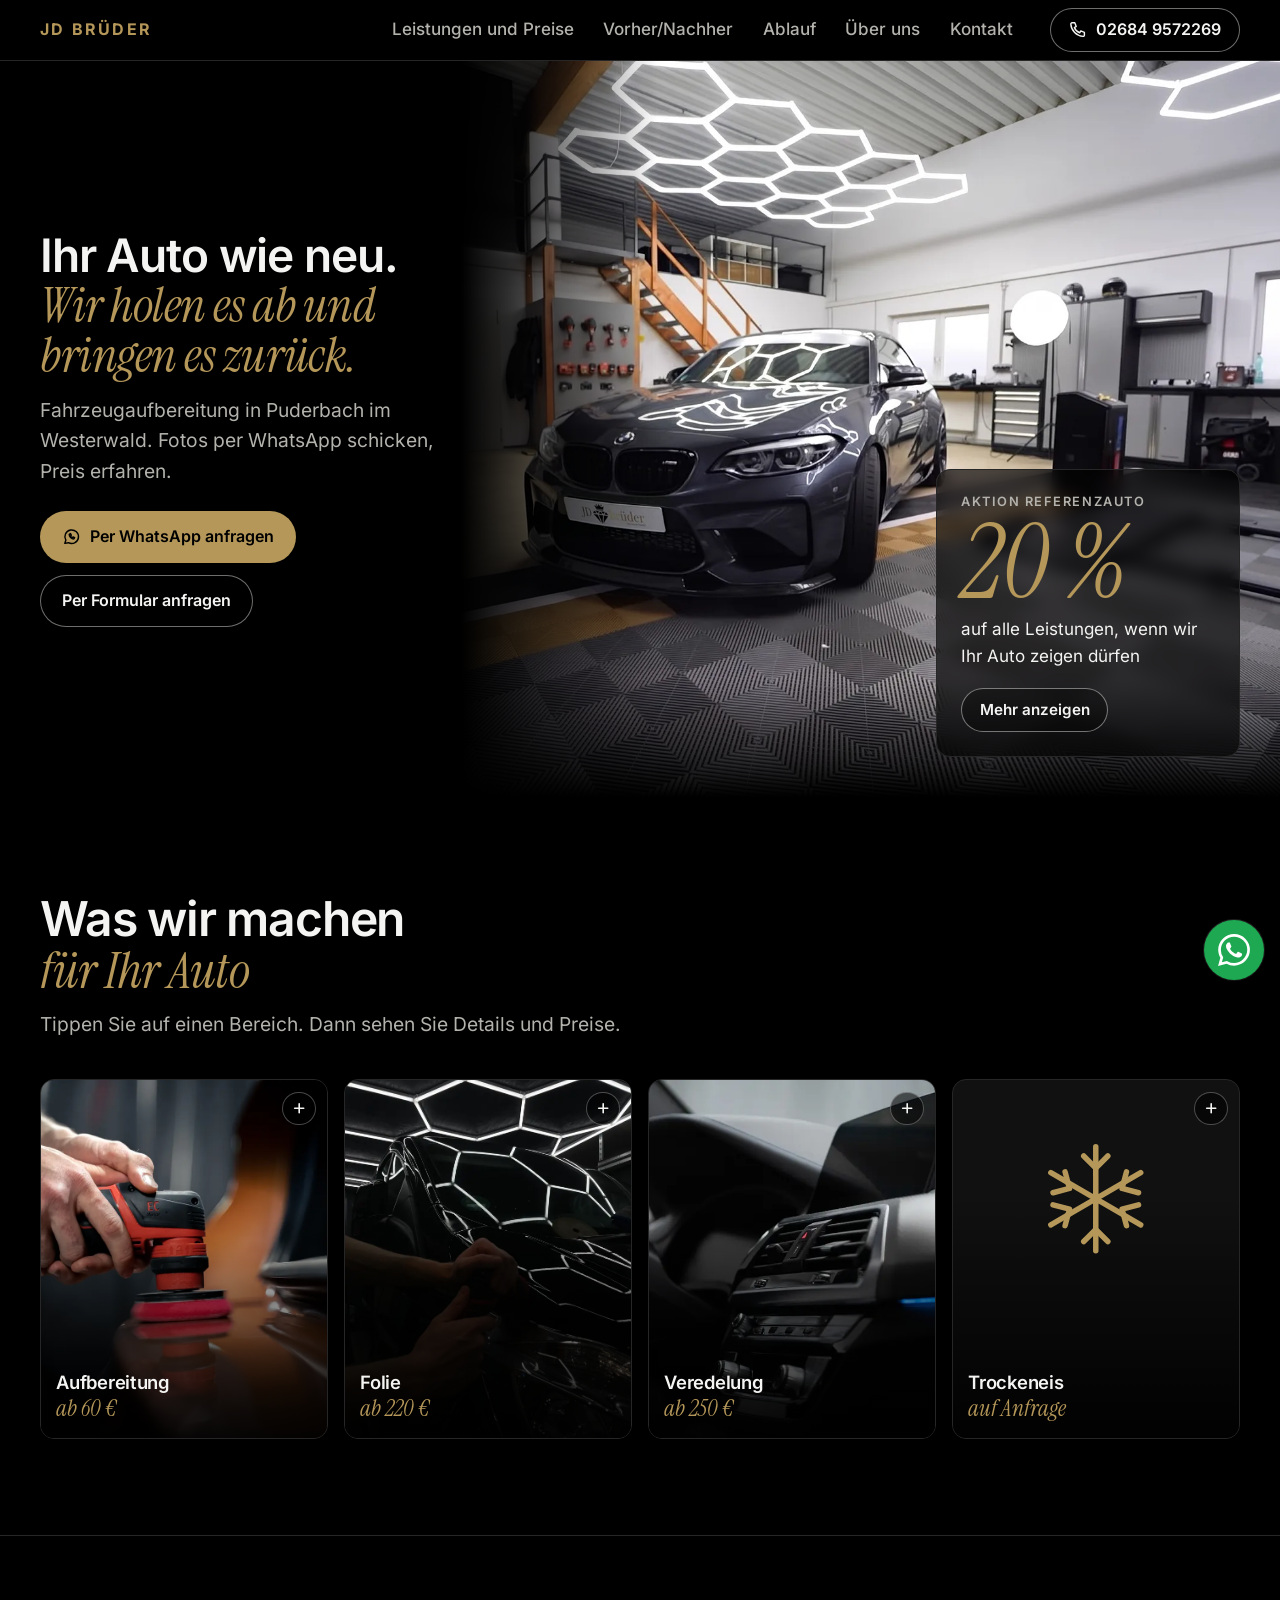
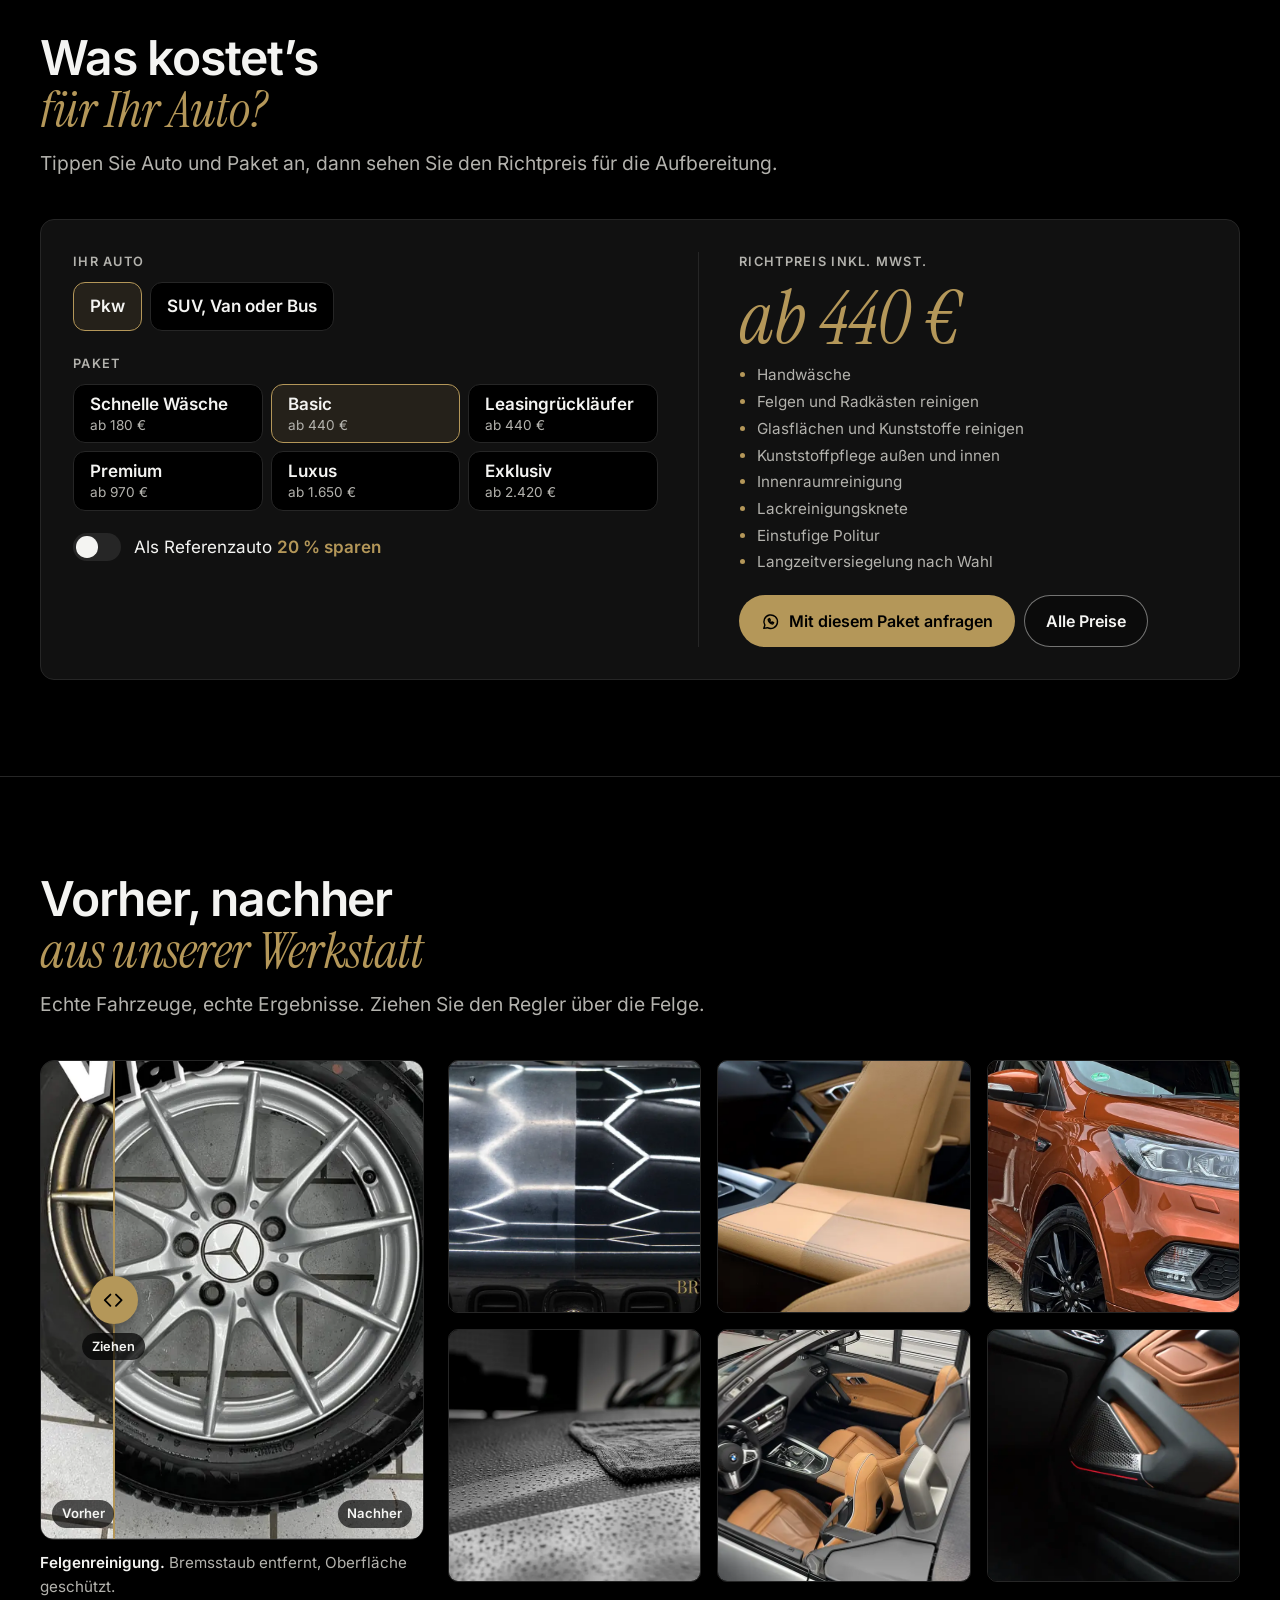
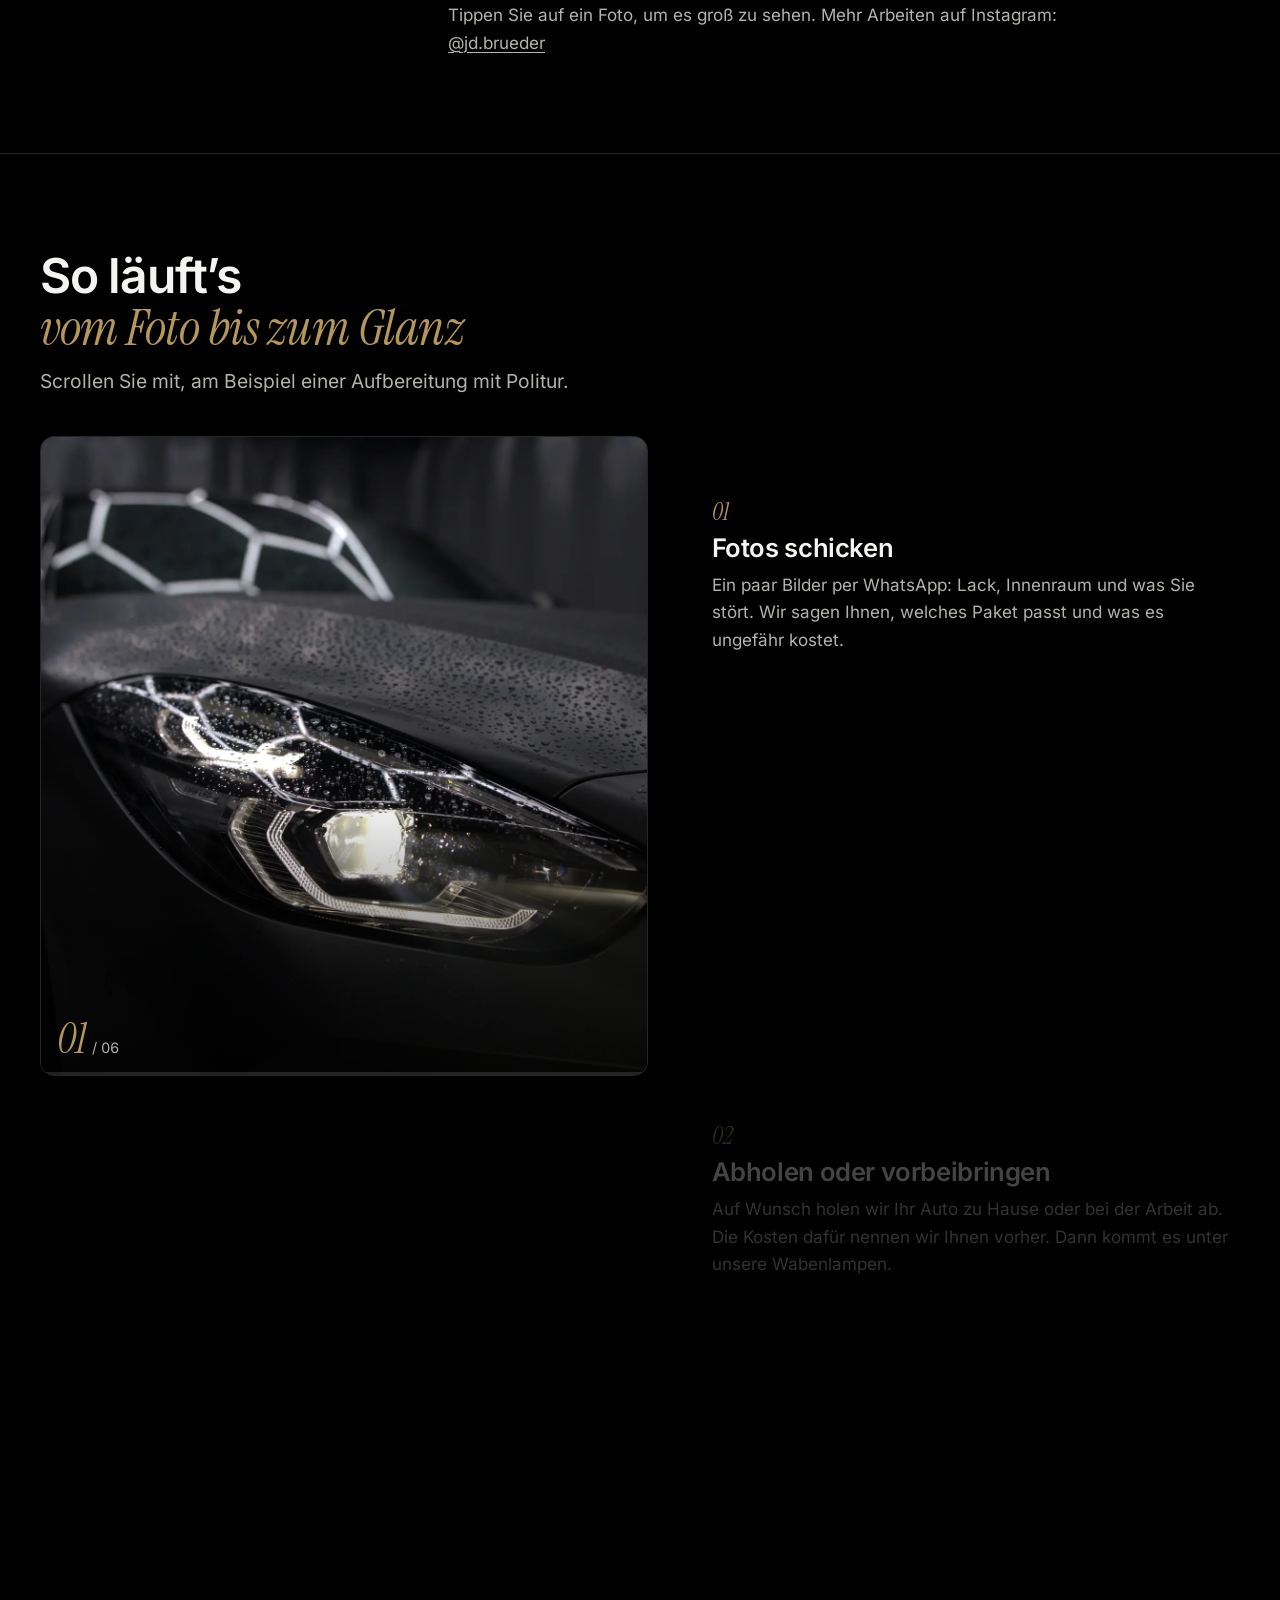
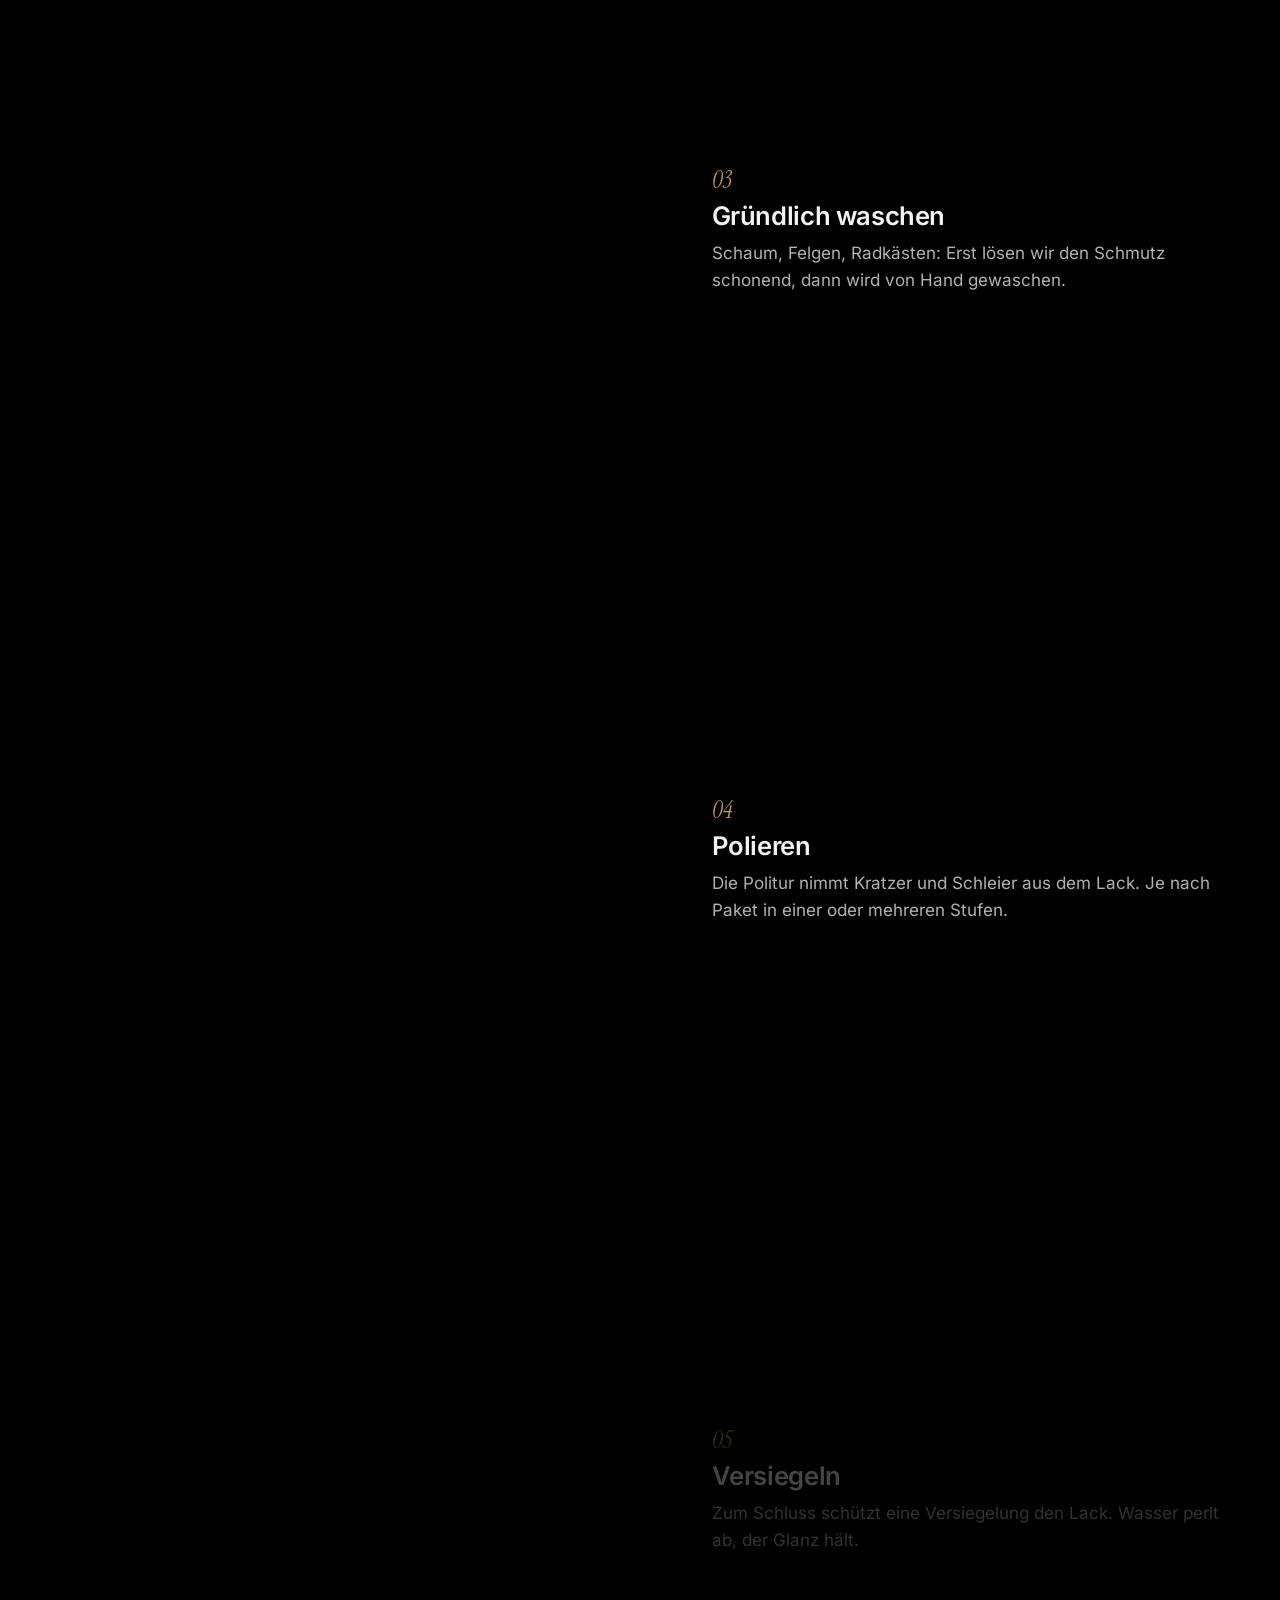
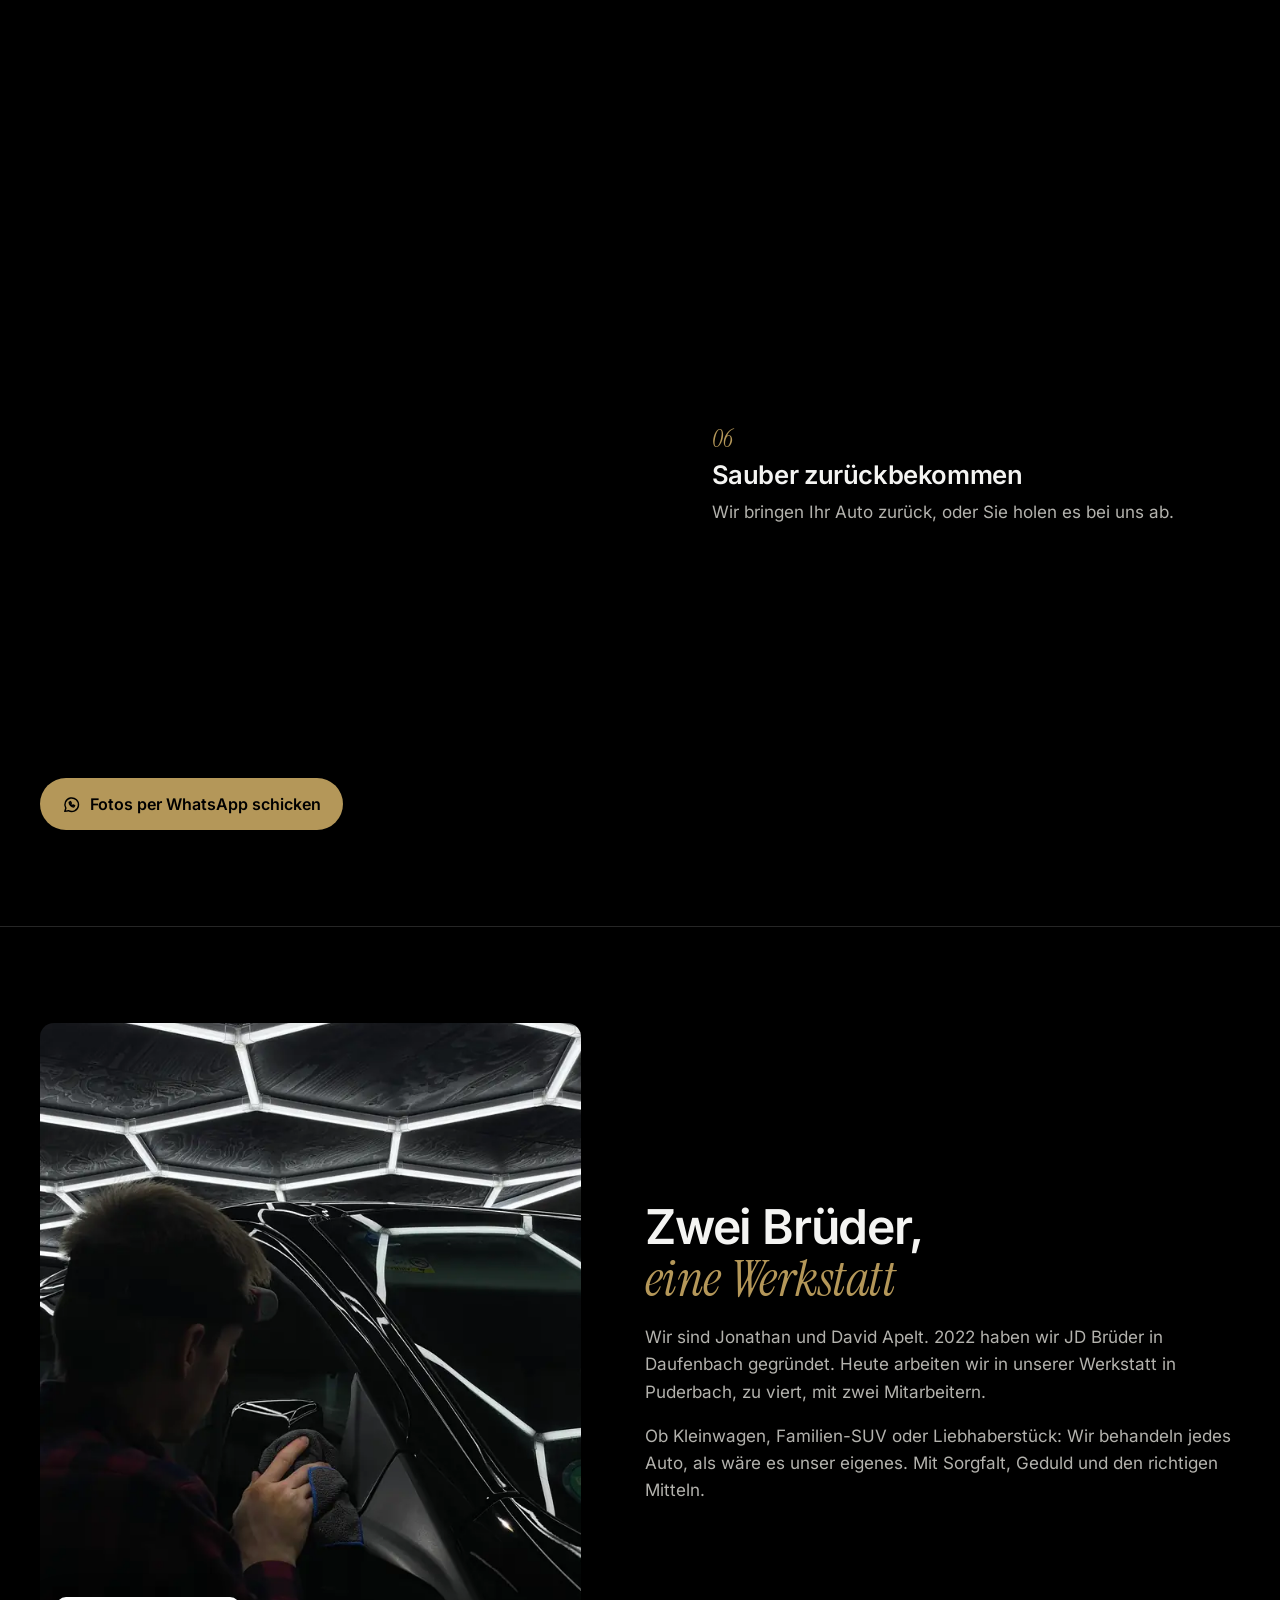
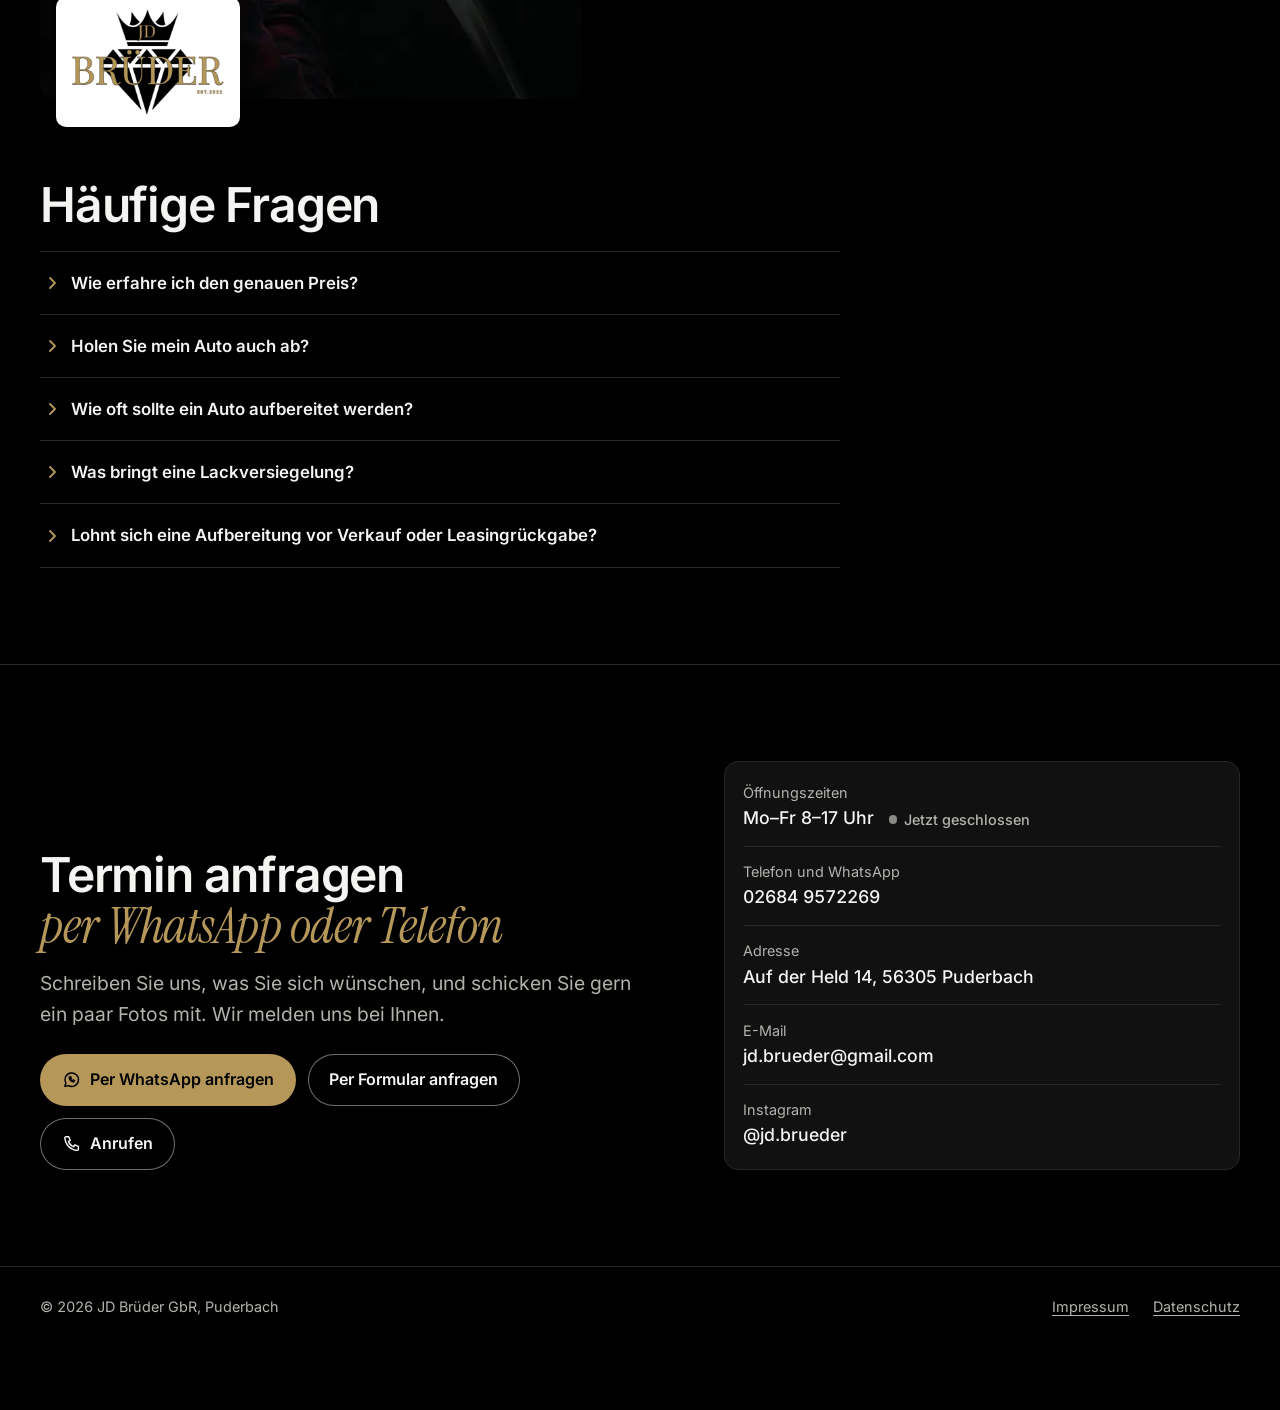
==== commit 3828d4cb: "Sternenhimmel im Fenster „Veredelung“ Das Fenster ist tiefschwarz, rund 70 kleine Sterne funkeln dah" ====
--- a/index.html
+++ b/index.html
@@ -14,7 +14,7 @@
 <meta property="og:locale" content="de_DE">
 <link rel="preload" href="fonts/inter-latin-wght-normal.woff2" as="font" type="font/woff2" crossorigin>
 <link rel="preload" href="fonts/instrument-serif-latin-400-italic.woff2" as="font" type="font/woff2" crossorigin>
-<link rel="stylesheet" href="style.css?v=20261124e">
+<link rel="stylesheet" href="style.css?v=20261124f">
 <script type="application/ld+json">
 {
   "@context": "https://schema.org",
@@ -565,7 +565,9 @@
   </div>
 </dialog>
 
-<dialog class="sheet" id="sheet-veredelung" aria-labelledby="st-veredelung">
+<dialog class="sheet sheet-sky" id="sheet-veredelung" aria-labelledby="st-veredelung">
+  <!-- Sternenhimmel: funkelnde Punkte hinter dem Inhalt, passend zur Leistung -->
+  <div class="sky" data-sky="70" aria-hidden="true"><b></b></div>
   <div class="sheet-head">
     <h2 id="st-veredelung">Veredelung</h2>
     <button type="button" class="sheet-close" data-close aria-label="Schließen"><svg viewBox="0 0 16 16" fill="none" stroke="currentColor" stroke-width="1.6" stroke-linecap="round" aria-hidden="true"><path d="M3 3l10 10M13 3L3 13"/></svg></button>
@@ -642,6 +644,6 @@
   <figure style="margin:0"></figure>
 </dialog>
 
-<script src="main.js?v=20261124e" defer></script>
+<script src="main.js?v=20261124f" defer></script>
 </body>
 </html>
--- a/style.css
+++ b/style.css
@@ -355,6 +355,31 @@
   .calc-pkgs { grid-template-columns: repeat(3, minmax(0, 1fr)); }
 }
 
+/* ---------- Sternenhimmel im Fenster „Veredelung“ ---------- */
+.sky { position: absolute; inset: 0; overflow: hidden; pointer-events: none; }
+.sky i {
+  position: absolute; left: var(--x); top: var(--y); width: var(--s); height: var(--s); border-radius: 50%;
+  background: var(--c, #fff); opacity: .55;
+}
+dialog.sheet.sheet-sky { background: var(--black); }
+dialog.sheet-sky > .sky { z-index: 0; }
+dialog.sheet-sky > :not(.sky) { position: relative; z-index: 1; }
+dialog.sheet-sky .sheet-foot { background: rgb(0 0 0 / .88); }
+.sky b {
+  position: absolute; top: 9%; left: 78%; width: 7rem; height: 1px; opacity: 0;
+  background: linear-gradient(to left, #fff, rgb(255 255 255 / 0)); rotate: -28deg; transform-origin: right center;
+}
+@media (prefers-reduced-motion: no-preference) {
+  .sky i { opacity: .12; animation: funkeln var(--t) ease-in-out var(--d) infinite; }
+  dialog.sheet-sky[open] .sky b { animation: schnuppe 1.3s var(--ease) .7s 1 both; }
+}
+@keyframes funkeln { 0%, 100% { opacity: .12; } 50% { opacity: 1; } }
+@keyframes schnuppe {
+  0% { opacity: 0; translate: 0 0; scale: .3 1; }
+  20% { opacity: 1; }
+  100% { opacity: 0; translate: -16rem 8.5rem; scale: 1 1; }
+}
+
 /* ---------- Fenster von unten (Details und Preise) ---------- */
 dialog.sheet {
   position: fixed; inset: auto 0 0; margin: 0 auto; width: 100%; max-width: 46rem; max-height: 90dvh;
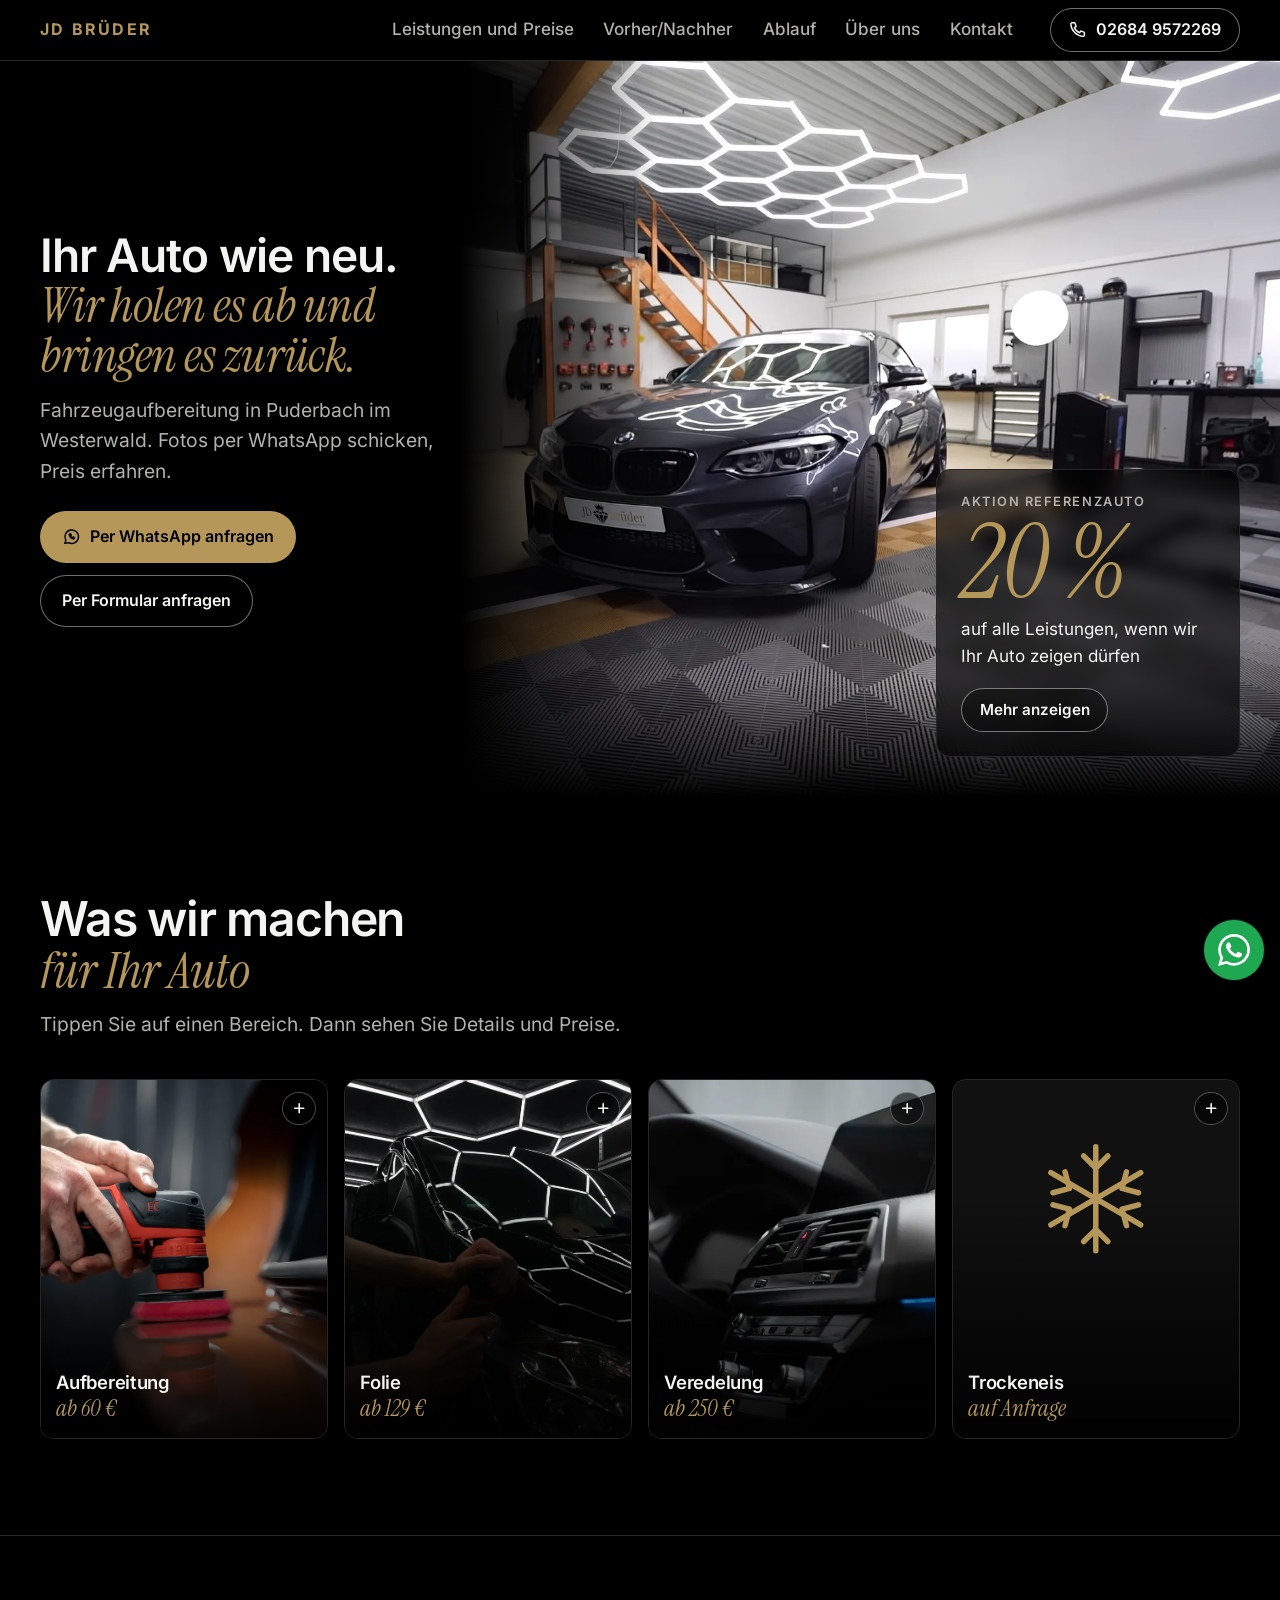
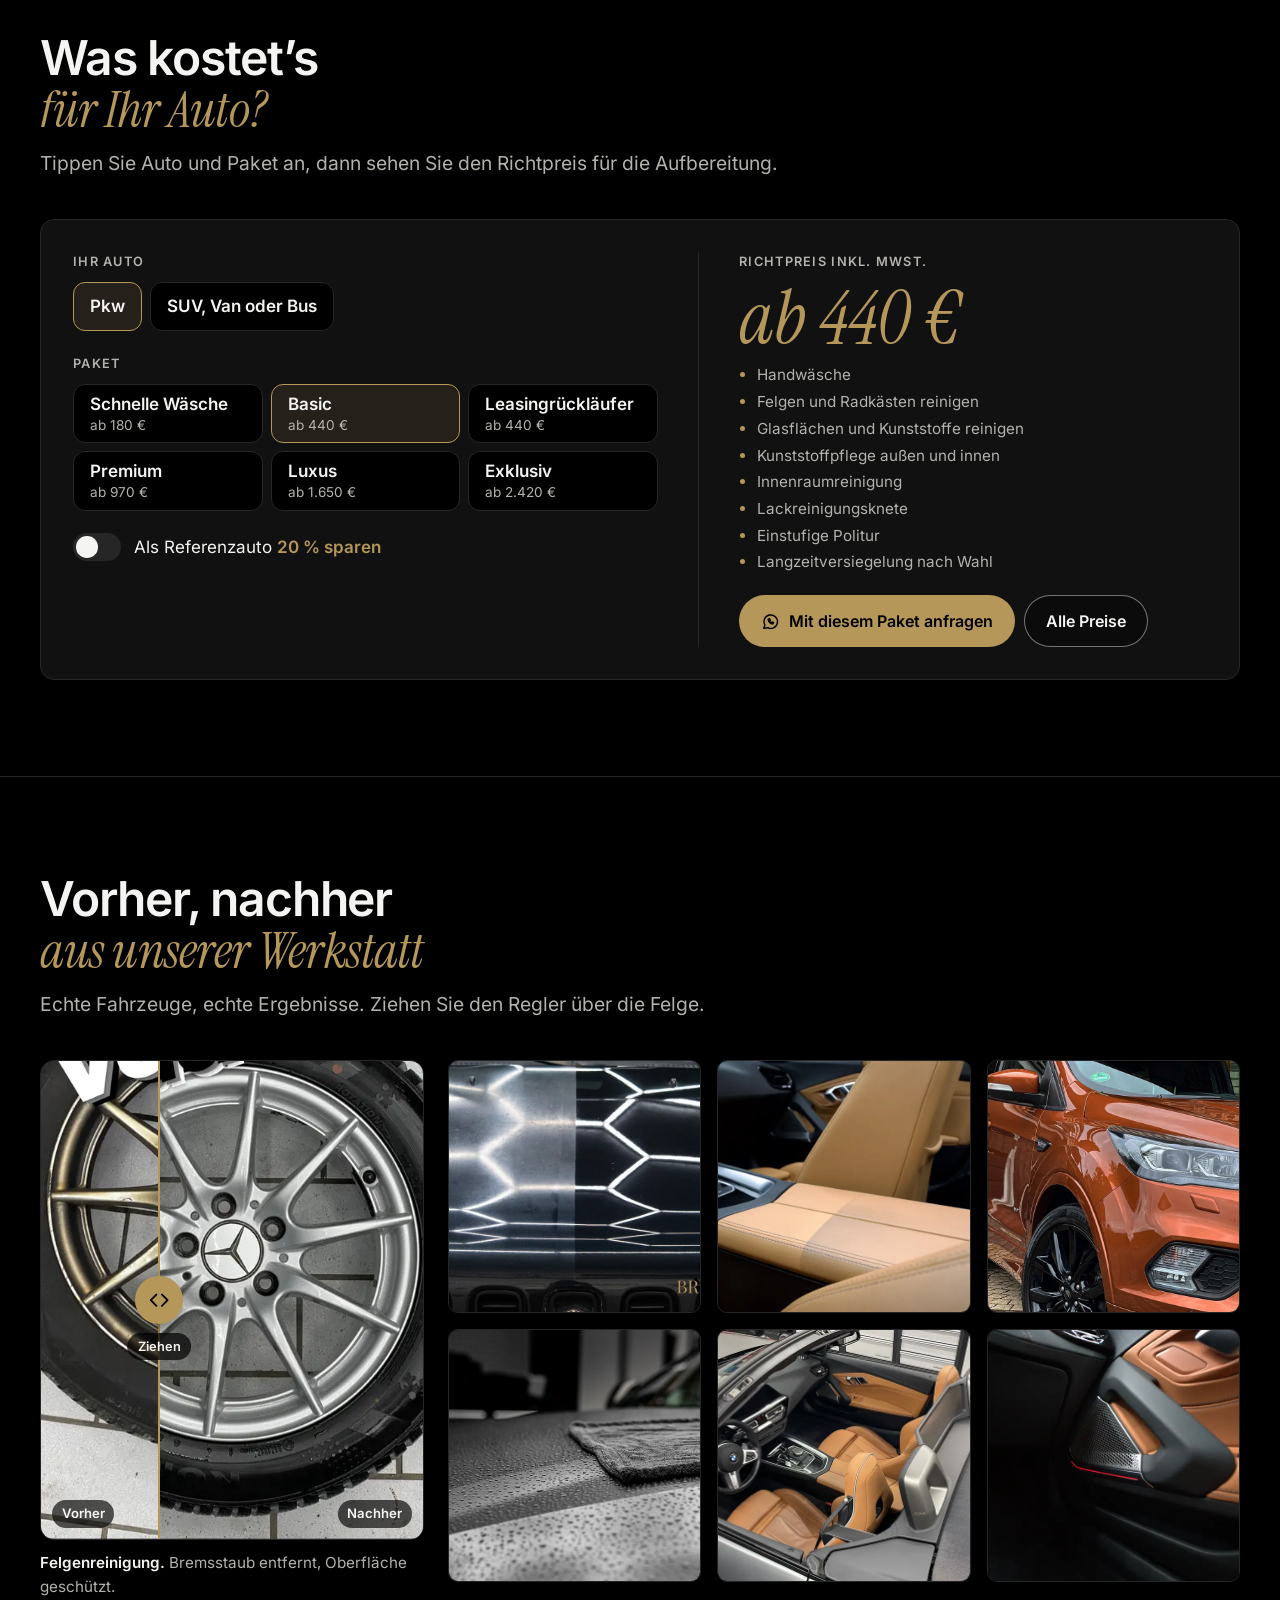
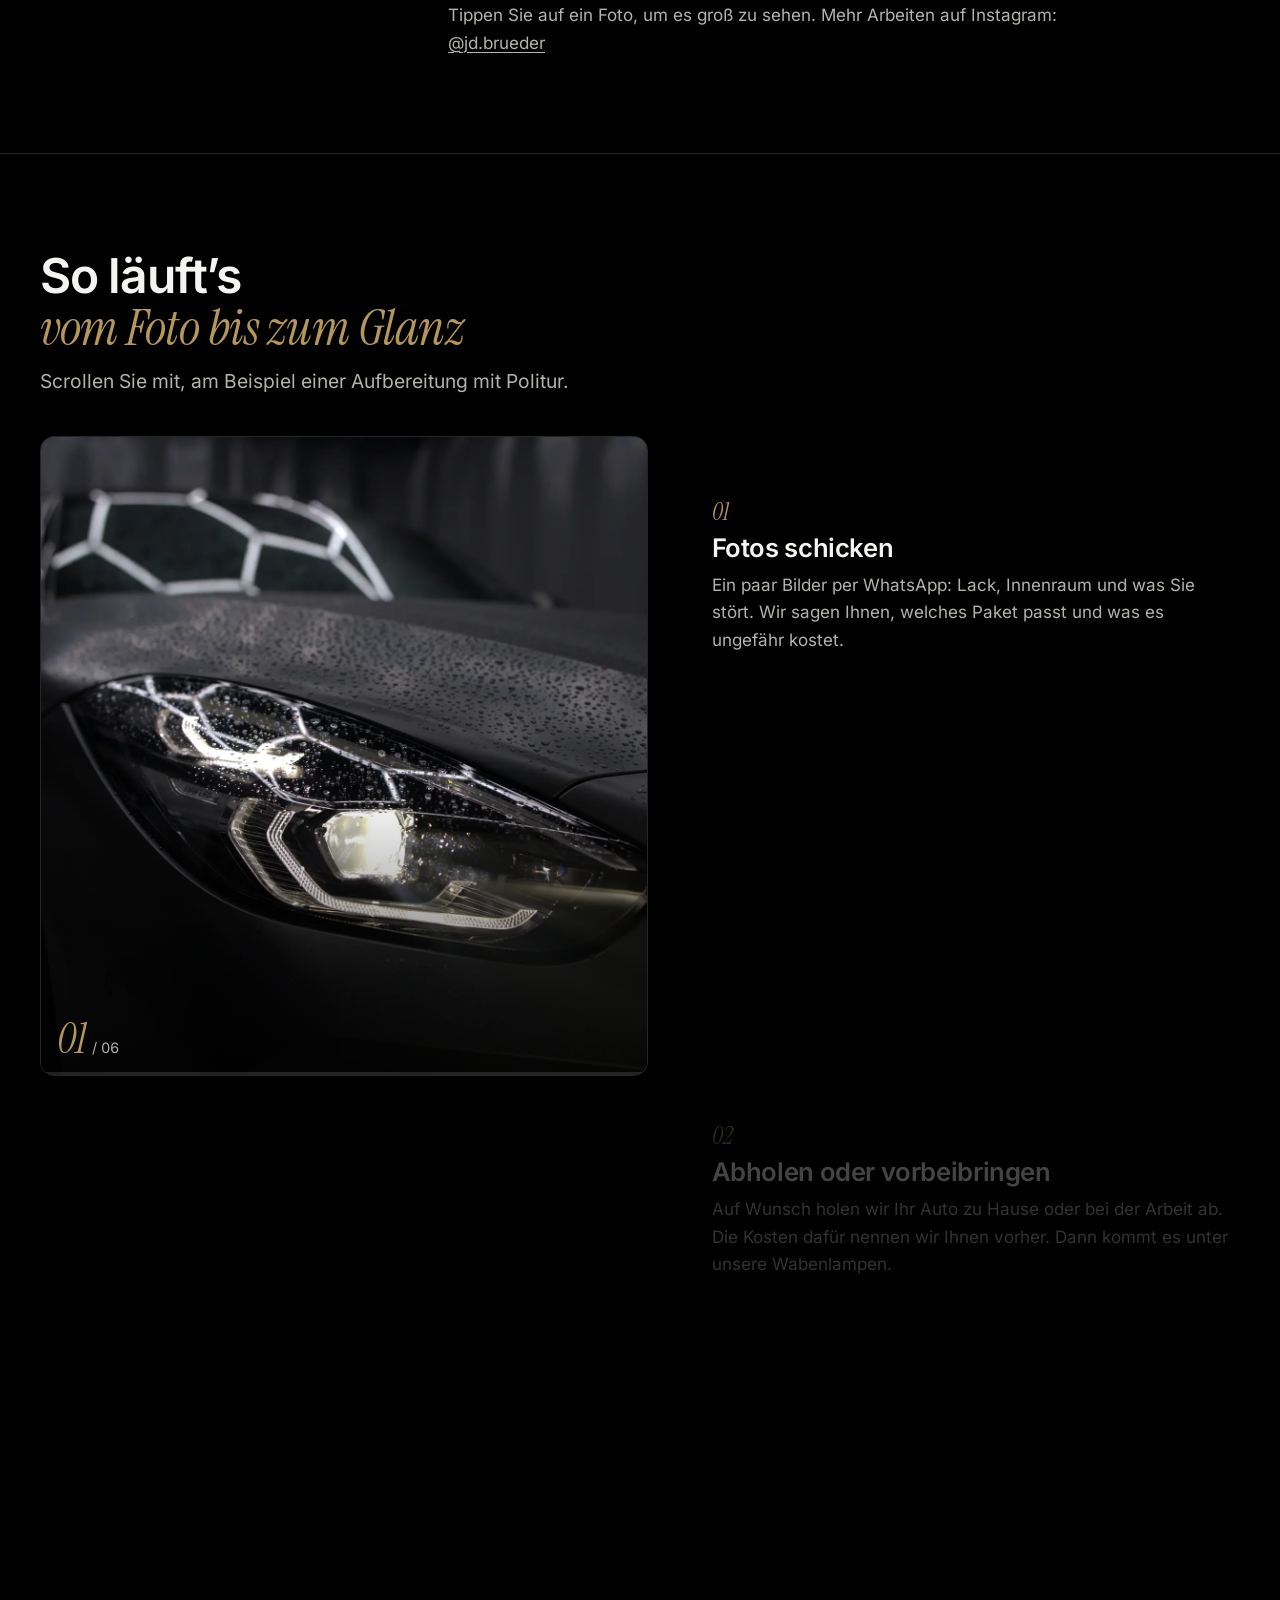
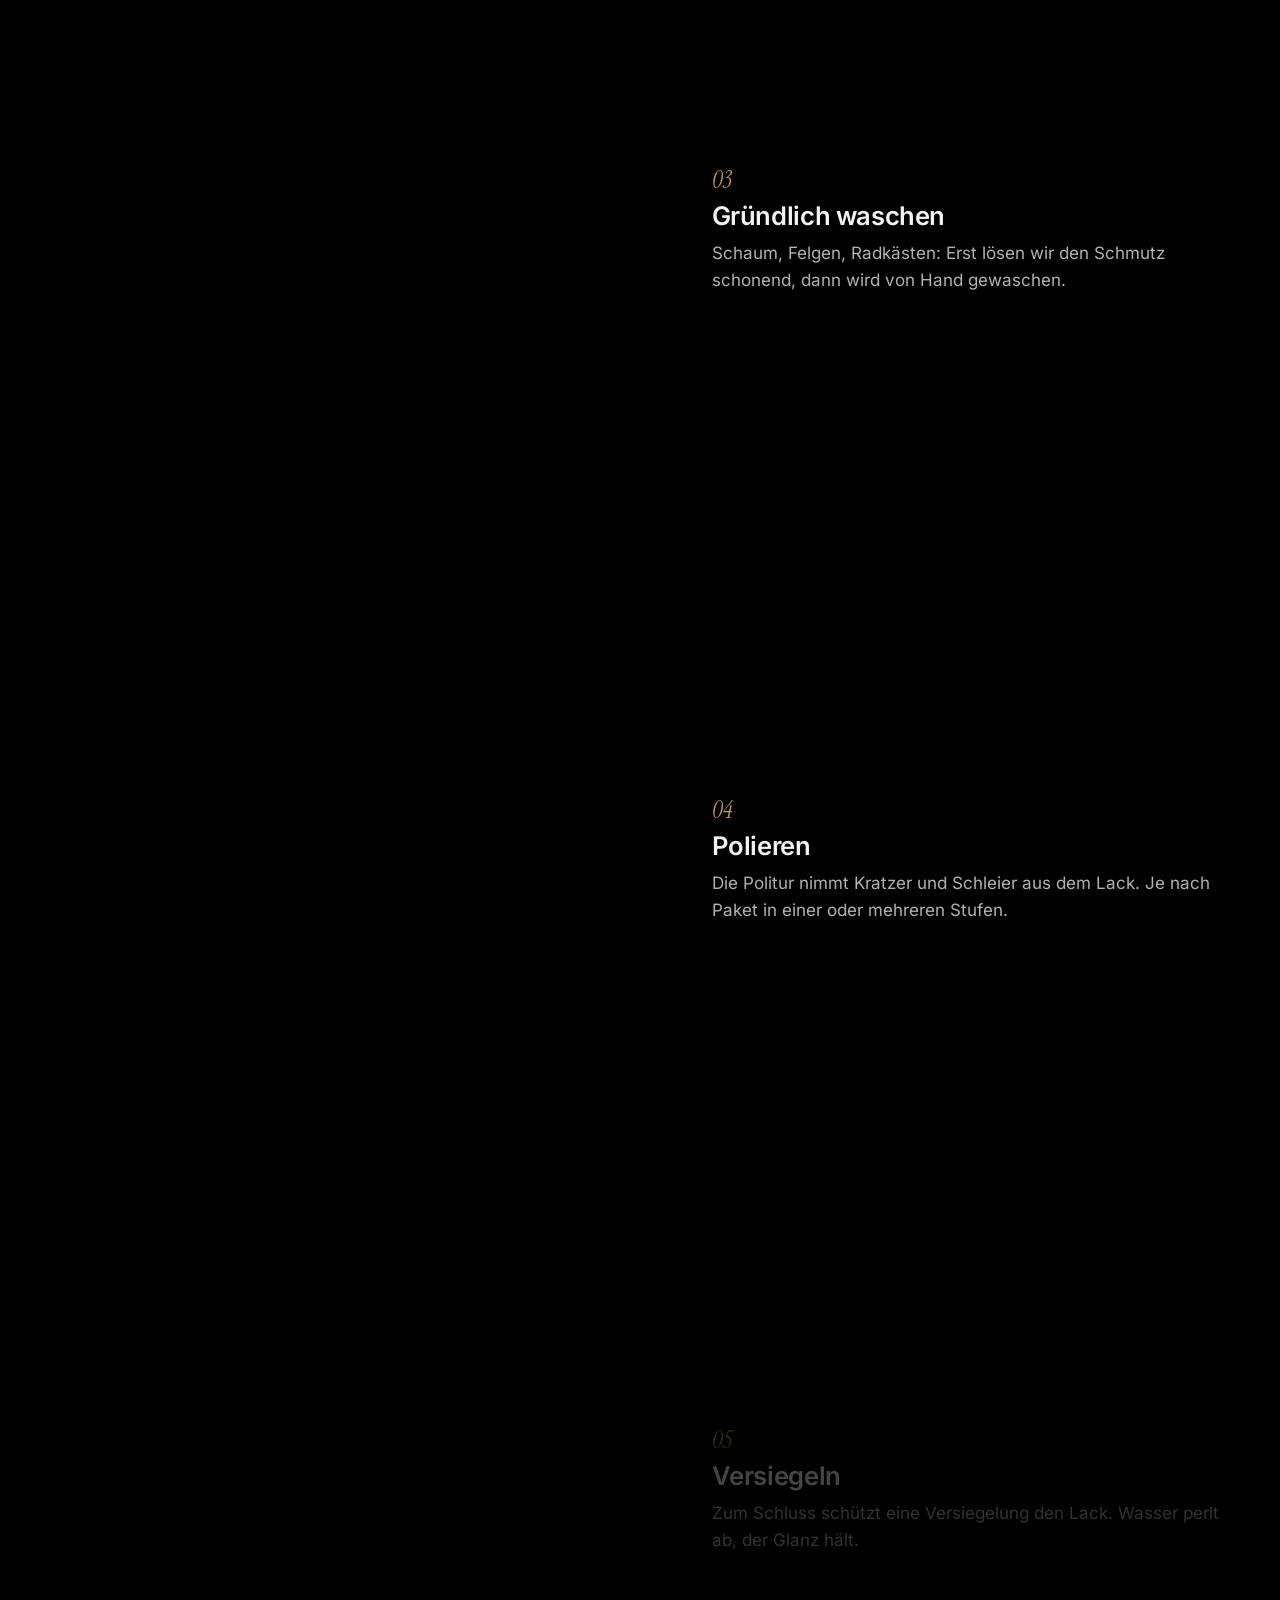
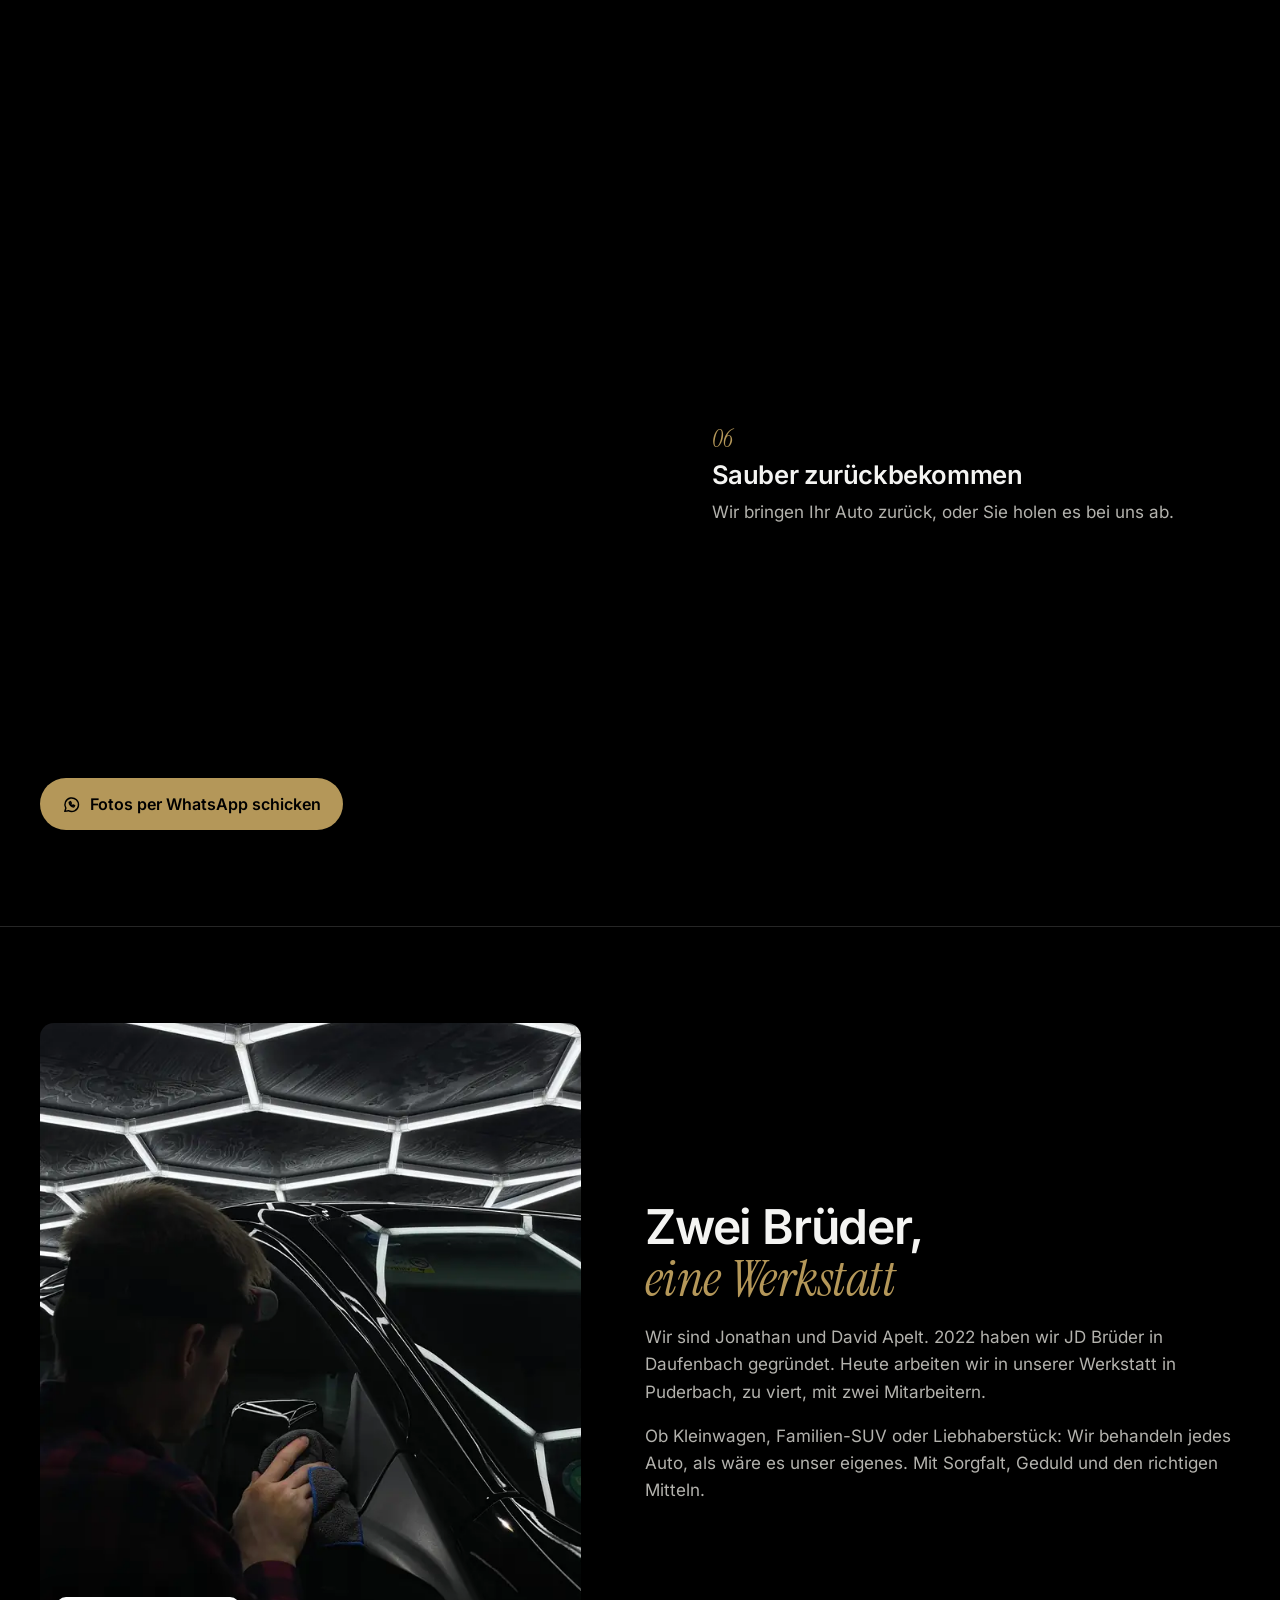
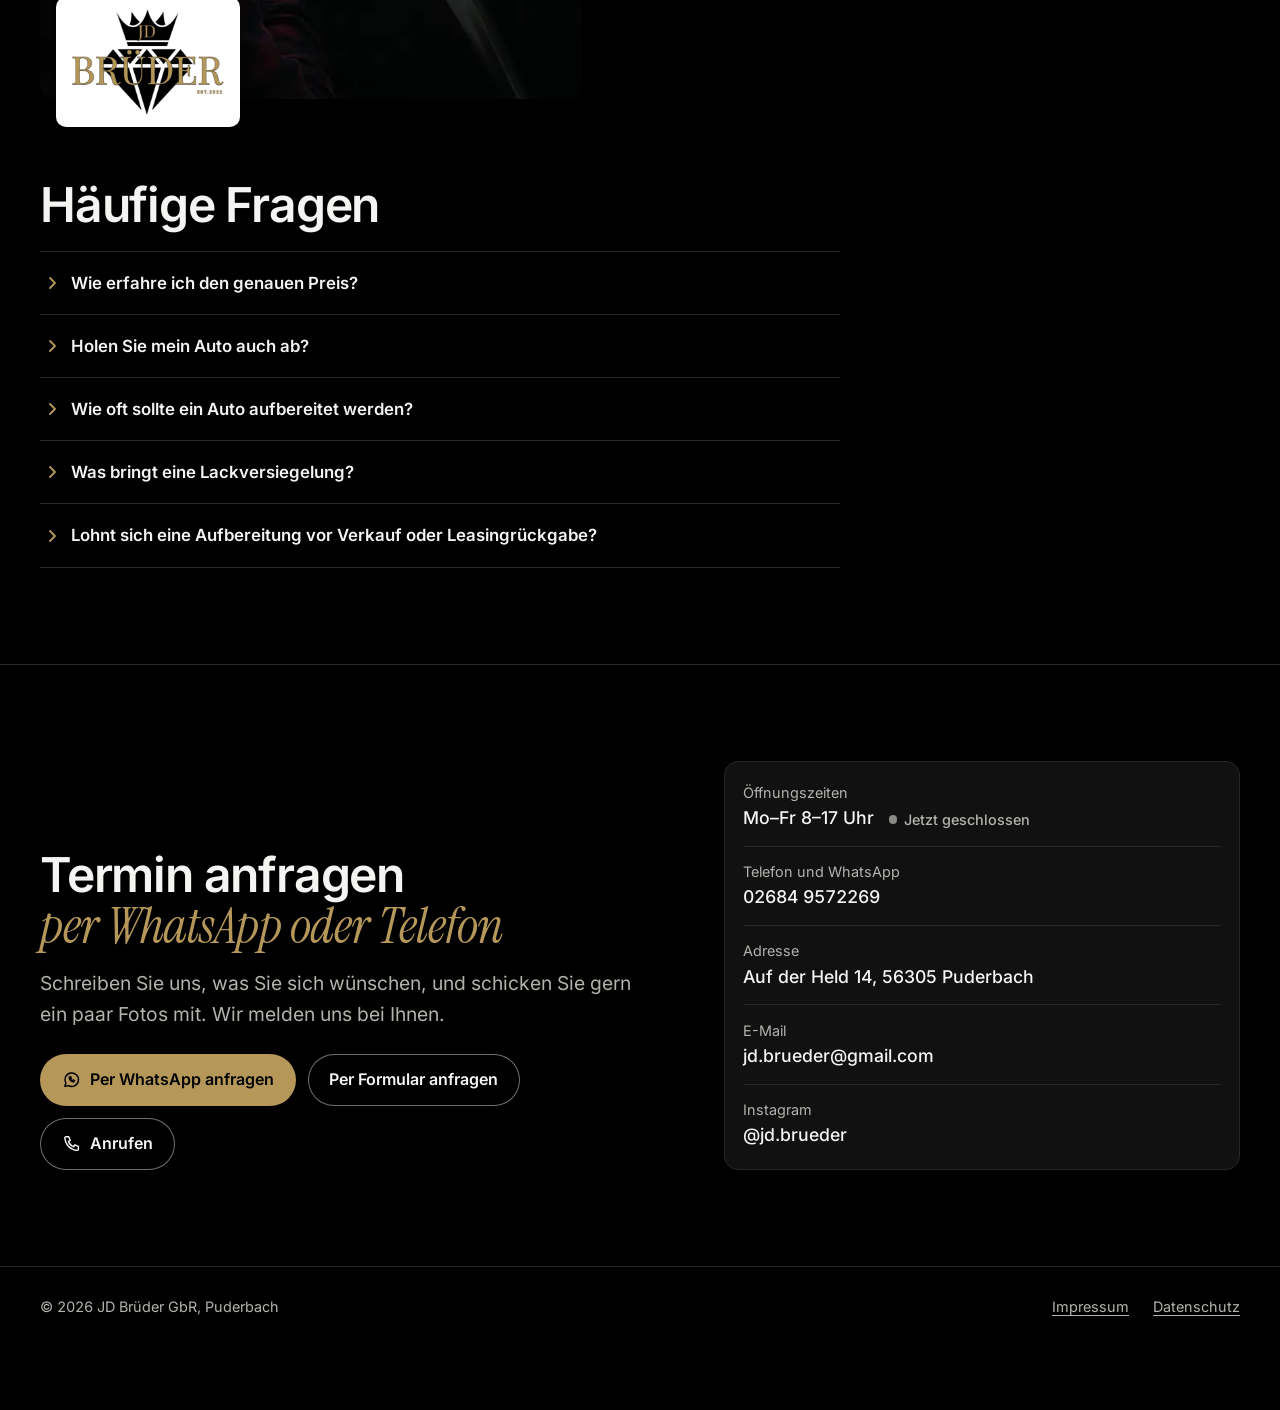
==== commit e7329e50: "Folie: Preislisten für Teilfolie, Vollfolie und PPF, Scheibentönung raus Drei Umschalter im Fenster " ====
--- a/index.html
+++ b/index.html
@@ -14,7 +14,7 @@
 <meta property="og:locale" content="de_DE">
 <link rel="preload" href="fonts/inter-latin-wght-normal.woff2" as="font" type="font/woff2" crossorigin>
 <link rel="preload" href="fonts/instrument-serif-latin-400-italic.woff2" as="font" type="font/woff2" crossorigin>
-<link rel="stylesheet" href="style.css?v=20261124f">
+<link rel="stylesheet" href="style.css?v=20261125a">
 <script type="application/ld+json">
 {
   "@context": "https://schema.org",
@@ -113,7 +113,7 @@
           <img src="img/w/folieren-scheinwerfer-s.webp" alt="" loading="lazy">
           <span class="tile-more" aria-hidden="true"><svg viewBox="0 0 16 16" fill="none" stroke="currentColor" stroke-width="1.8" stroke-linecap="round" aria-hidden="true"><path d="M8 3v10M3 8h10"/></svg></span>
           <span class="tile-name">Folie</span>
-          <span class="tile-price num">ab 220 €</span>
+          <span class="tile-price num">ab 129 €</span>
           <span class="sr">, Details und Preise öffnen</span>
         </button>
         <button class="tile" type="button" data-sheet="sheet-veredelung">
@@ -548,16 +548,56 @@
   </div>
   <div class="sheet-body">
     <img class="sheet-img" src="img/w/folieren-scheinwerfer-s.webp" alt="Folie wird von Hand an einem Scheinwerfer angelegt" width="675" height="900" loading="lazy">
-    <p class="lead">Scheibentönung, Voll- und Teilfolierung, Steinschlagschutz.</p>
-    <p class="muted">Richtpreise inkl. MwSt. Der genaue Preis hängt von Fahrzeug und Fläche ab.</p>
+    <p class="lead">Teil- und Vollfolierung, Lackschutz (PPF).</p>
+    <p class="muted">Richtpreise inkl. MwSt. Der genaue Preis hängt von Fahrzeug und Fläche ab. Schicken Sie uns gern Fotos.</p>
+    <div class="tabs">
+      <div class="tablist tablist-3" role="tablist" aria-label="Preise Folie">
+        <button type="button" role="tab" id="tab-f-teil" aria-selected="true" tabindex="0">Teilfolie</button>
+        <button type="button" role="tab" id="tab-f-voll" aria-selected="false" tabindex="-1">Vollfolie</button>
+        <button type="button" role="tab" id="tab-f-ppf" aria-selected="false" tabindex="-1">PPF</button>
+      </div>
+      <div class="panels">
+        <div role="tabpanel" aria-labelledby="tab-f-teil" id="panel-f-teil">
               <table class="pricetable num">
-                <caption>Folie</caption>
+                <caption>Teilfolierung</caption>
                 <tbody>
-                  <tr><th scope="row">Scheibentönung</th><td>ab 220 €</td></tr>
-                  <tr><th scope="row">Voll- und Teilfolierung</th><td>ab 260 €</td></tr>
-                  <tr><th scope="row">Steinschlagschutzfolie</th><td>ab 500 €</td></tr>
+                  <tr><th scope="row">Spiegelkappen<small>Paar</small></th><td>ab 129 €</td></tr>
+                  <tr><th scope="row">Dach</th><td>ab 349 €</td></tr>
+                  <tr><th scope="row">Motorhaube</th><td>ab 349 €</td></tr>
+                  <tr><th scope="row">Chrome Delete<small>Fensterleisten in Schwarz</small></th><td>ab 399 €</td></tr>
                 </tbody>
               </table>
+              <p class="price-note">Für größere Fahrzeuge und Sonderfolien wie Chrom oder Carbon-Optik kommt etwas dazu.</p>
+        </div>
+        <div role="tabpanel" aria-labelledby="tab-f-voll" id="panel-f-voll" hidden>
+              <table class="pricetable num">
+                <caption>Vollfolierung</caption>
+                <tbody>
+                  <tr><th scope="row">Kleinwagen</th><td>ab 1.890 €</td></tr>
+                  <tr><th scope="row">Kompaktklasse</th><td>ab 2.290 €</td></tr>
+                  <tr><th scope="row">Mittel- und Oberklasse</th><td>ab 2.790 €</td></tr>
+                  <tr><th scope="row">SUV und Van</th><td>ab 3.290 €</td></tr>
+                  <tr><th scope="row">Transporter</th><td>ab 3.690 €</td></tr>
+                </tbody>
+              </table>
+              <p class="price-note">Farbwechsel für das ganze Auto. Chrom- und Effektfolien auf Anfrage.</p>
+        </div>
+        <div role="tabpanel" aria-labelledby="tab-f-ppf" id="panel-f-ppf" hidden>
+              <table class="pricetable num">
+                <caption>Lackschutzfolie (PPF)</caption>
+                <tbody>
+                  <tr><th scope="row">Ladekante</th><td>ab 199 €</td></tr>
+                  <tr><th scope="row">Scheinwerfer<small>Paar</small></th><td>ab 199 €</td></tr>
+                  <tr><th scope="row">Kleines Frontpaket<small>Stoßfänger, Motorhaube vorn, Kotflügelkanten, Spiegel</small></th><td>ab 1.090 €</td></tr>
+                  <tr><th scope="row">Full Front<small>Motorhaube und Kotflügel ganz, Stoßfänger, Spiegel, Scheinwerfer</small></th><td>ab 2.190 €</td></tr>
+                  <tr><th scope="row">Ganzes Auto, Klein- und Kompaktwagen</th><td>ab 4.990 €</td></tr>
+                  <tr><th scope="row">Ganzes Auto, Mittelklasse und SUV</th><td>ab 5.990 €</td></tr>
+                </tbody>
+              </table>
+              <p class="price-note">Durchsichtige Schutzfolie gegen Steinschläge, Kratzer und Insekten. Der Lack bleibt sichtbar.</p>
+        </div>
+      </div>
+    </div>
   </div>
   <div class="sheet-foot">
     <a class="btn btn-gold" href="https://wa.me/4926849572269?text=Hallo%20JD%20Br%C3%BCder%2C%20ich%20interessiere%20mich%20f%C3%BCr%20eine%20Folierung." target="_blank" rel="noopener"><svg viewBox="0 0 24 24" fill="none" stroke="currentColor" stroke-width="1.8" stroke-linecap="round" stroke-linejoin="round" aria-hidden="true"><path d="M3.5 20.5l1.3-4A8.5 8.5 0 1 1 8 19.6z"/><path d="M9 9.2c0 3 2.8 5.8 5.8 5.8l1-1.6-2-1-1 1c-1-.4-1.8-1.2-2.2-2.2l1-1-1-2z"/></svg>Folie anfragen</a>
@@ -644,6 +684,6 @@
   <figure style="margin:0"></figure>
 </dialog>
 
-<script src="main.js?v=20261124f" defer></script>
+<script src="main.js?v=20261125a" defer></script>
 </body>
 </html>
--- a/style.css
+++ b/style.css
@@ -483,6 +483,9 @@
   color: var(--text-2); font: 600 .97rem var(--sans); cursor: pointer;
 }
 .tablist [role="tab"][aria-selected="true"] { background: var(--text); color: var(--black); }
+.tablist-3 { grid-template-columns: repeat(3, minmax(0, 1fr)); }
+.tablist-3 [role="tab"] { padding: 0 .4rem; }
+.pricetable th small { display: block; margin-top: .15rem; color: var(--text-2); font-size: .85rem; }
 .panels { display: grid; grid-template-columns: minmax(0, 1fr); }
 .panels > [role="tabpanel"] { grid-area: 1 / 1; min-width: 0; }
 
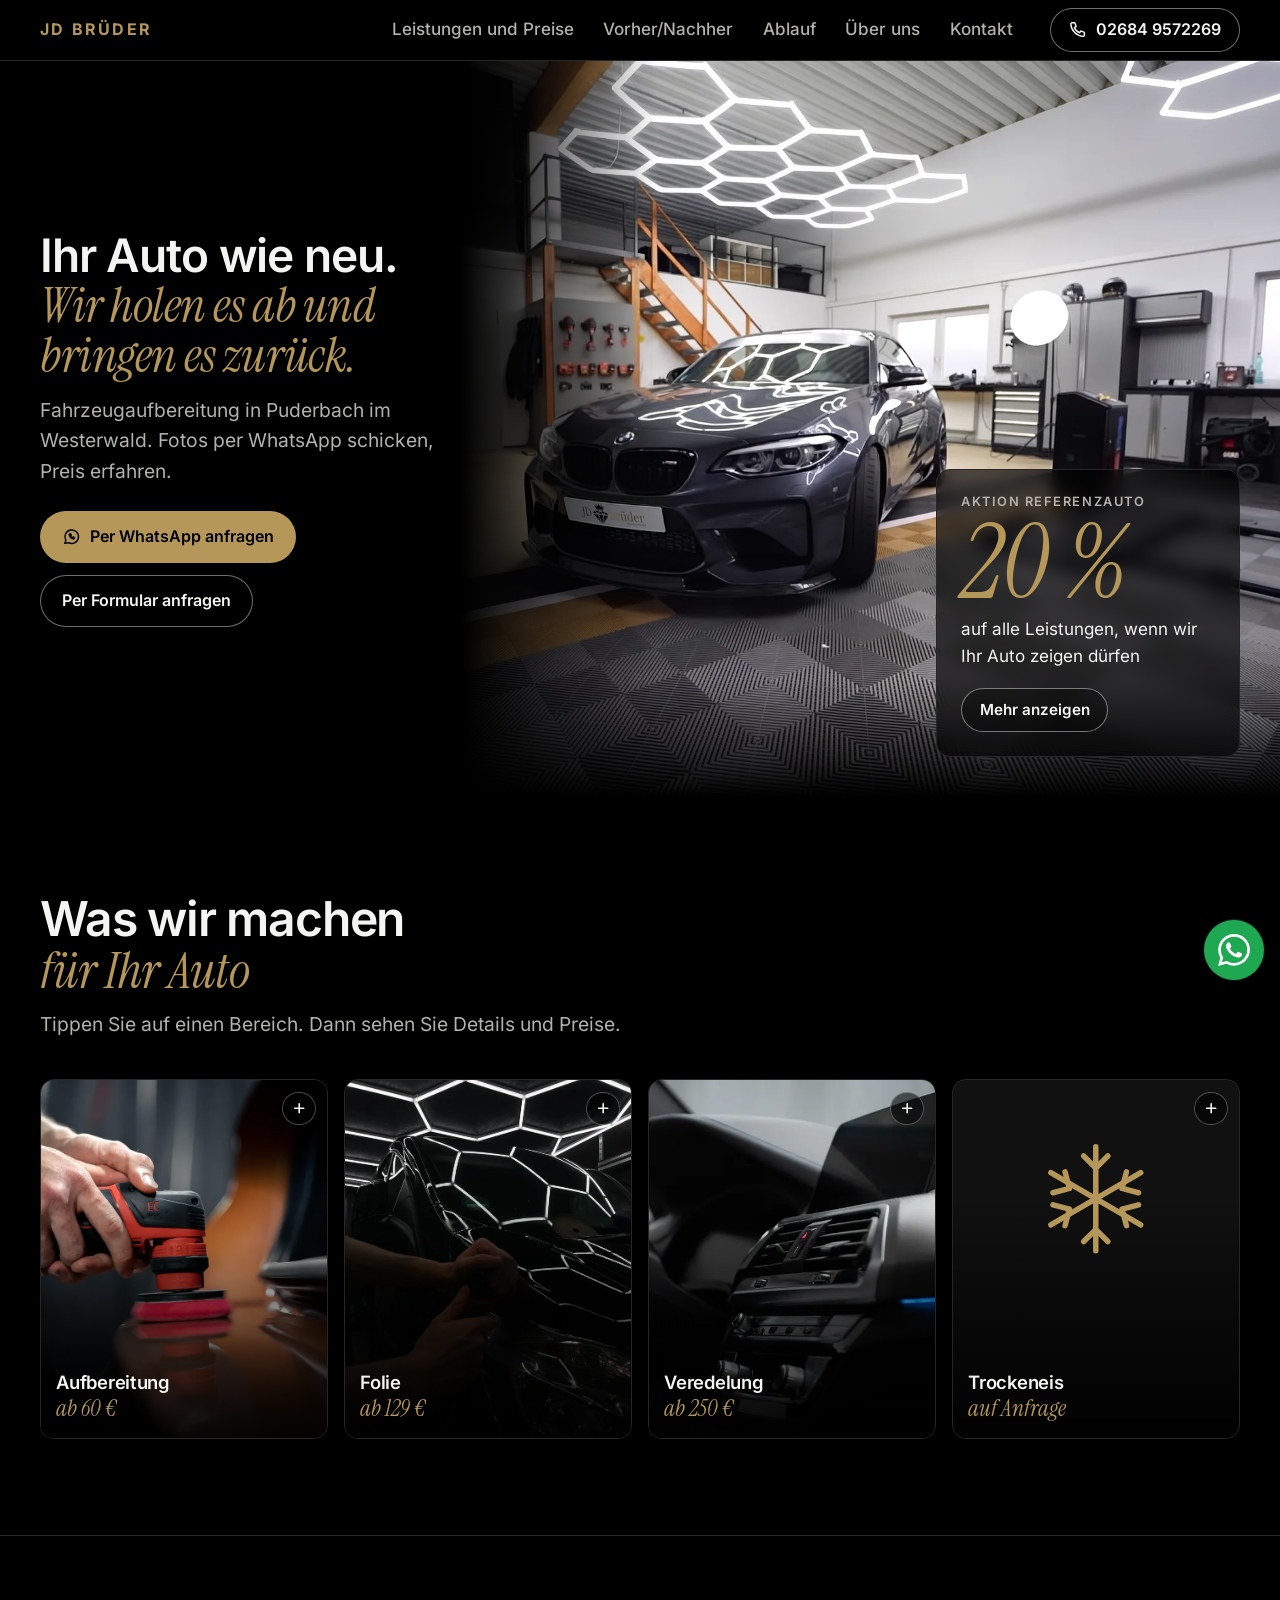
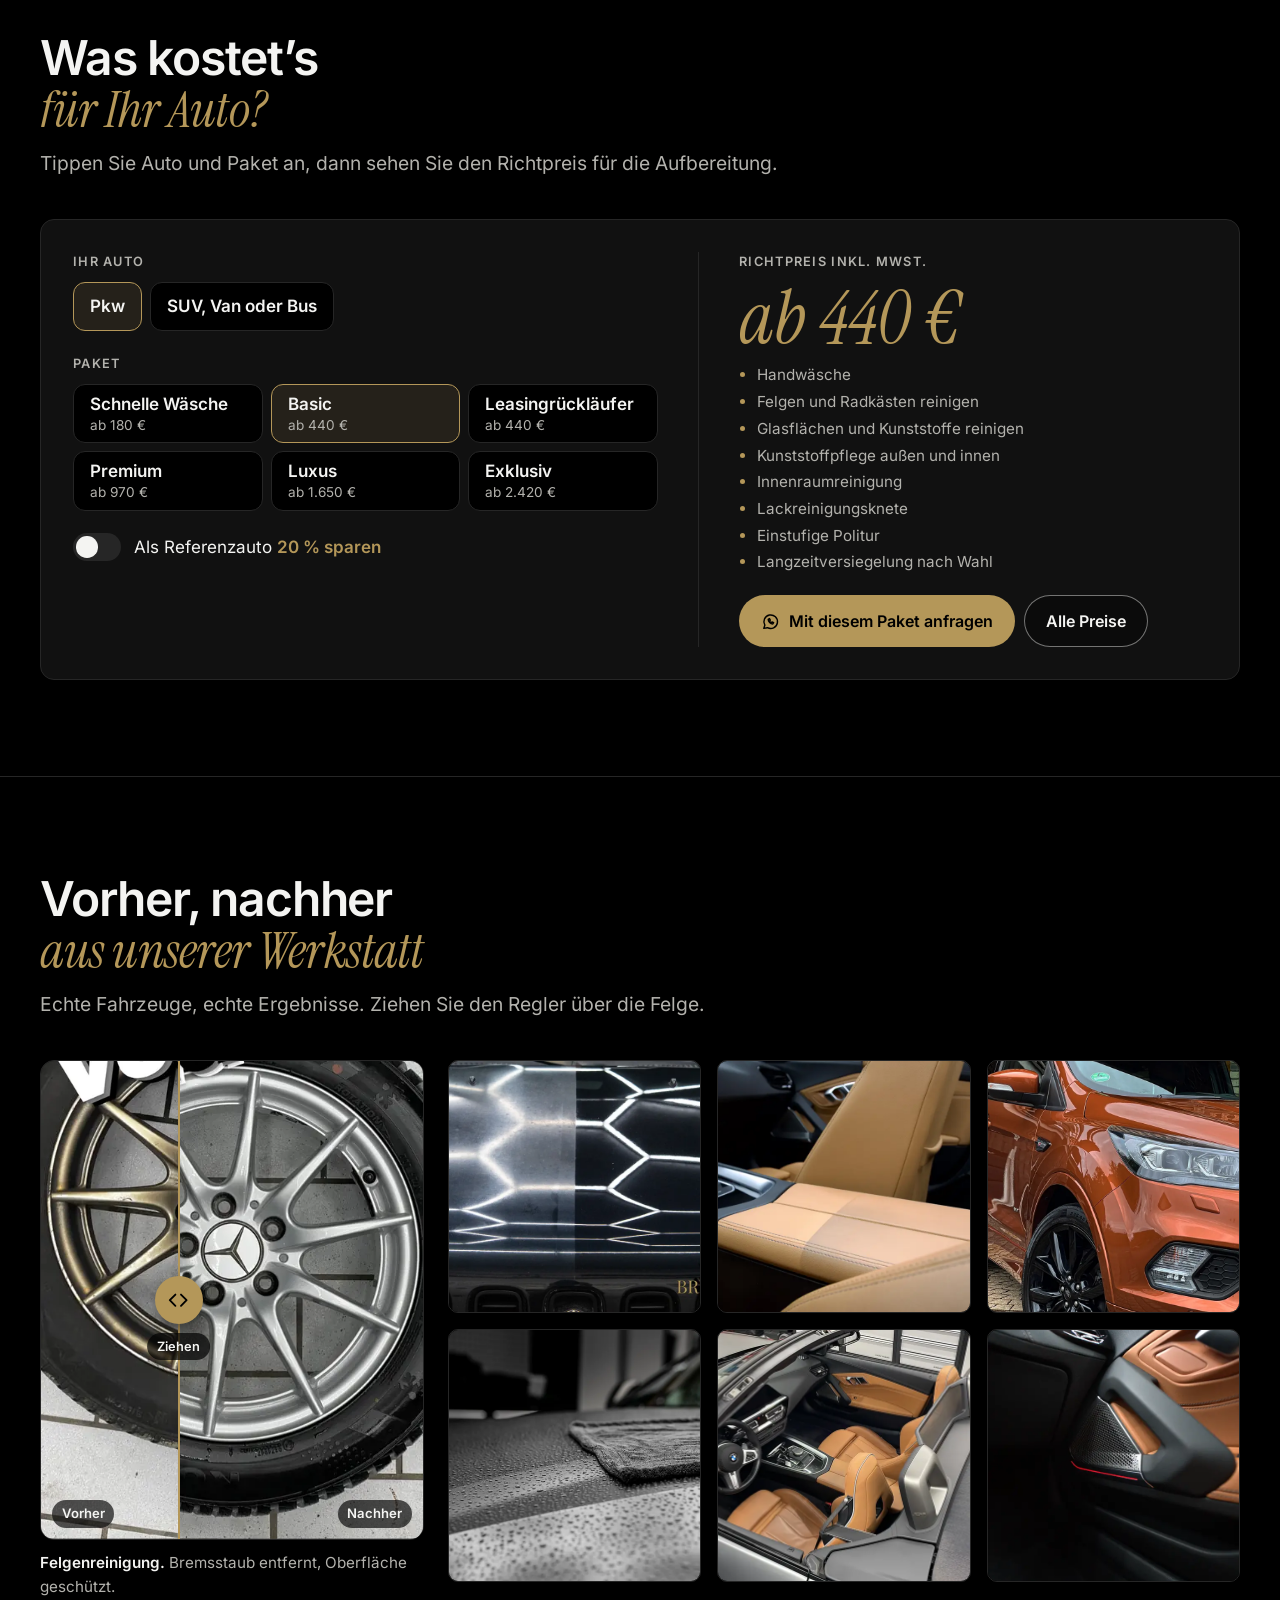
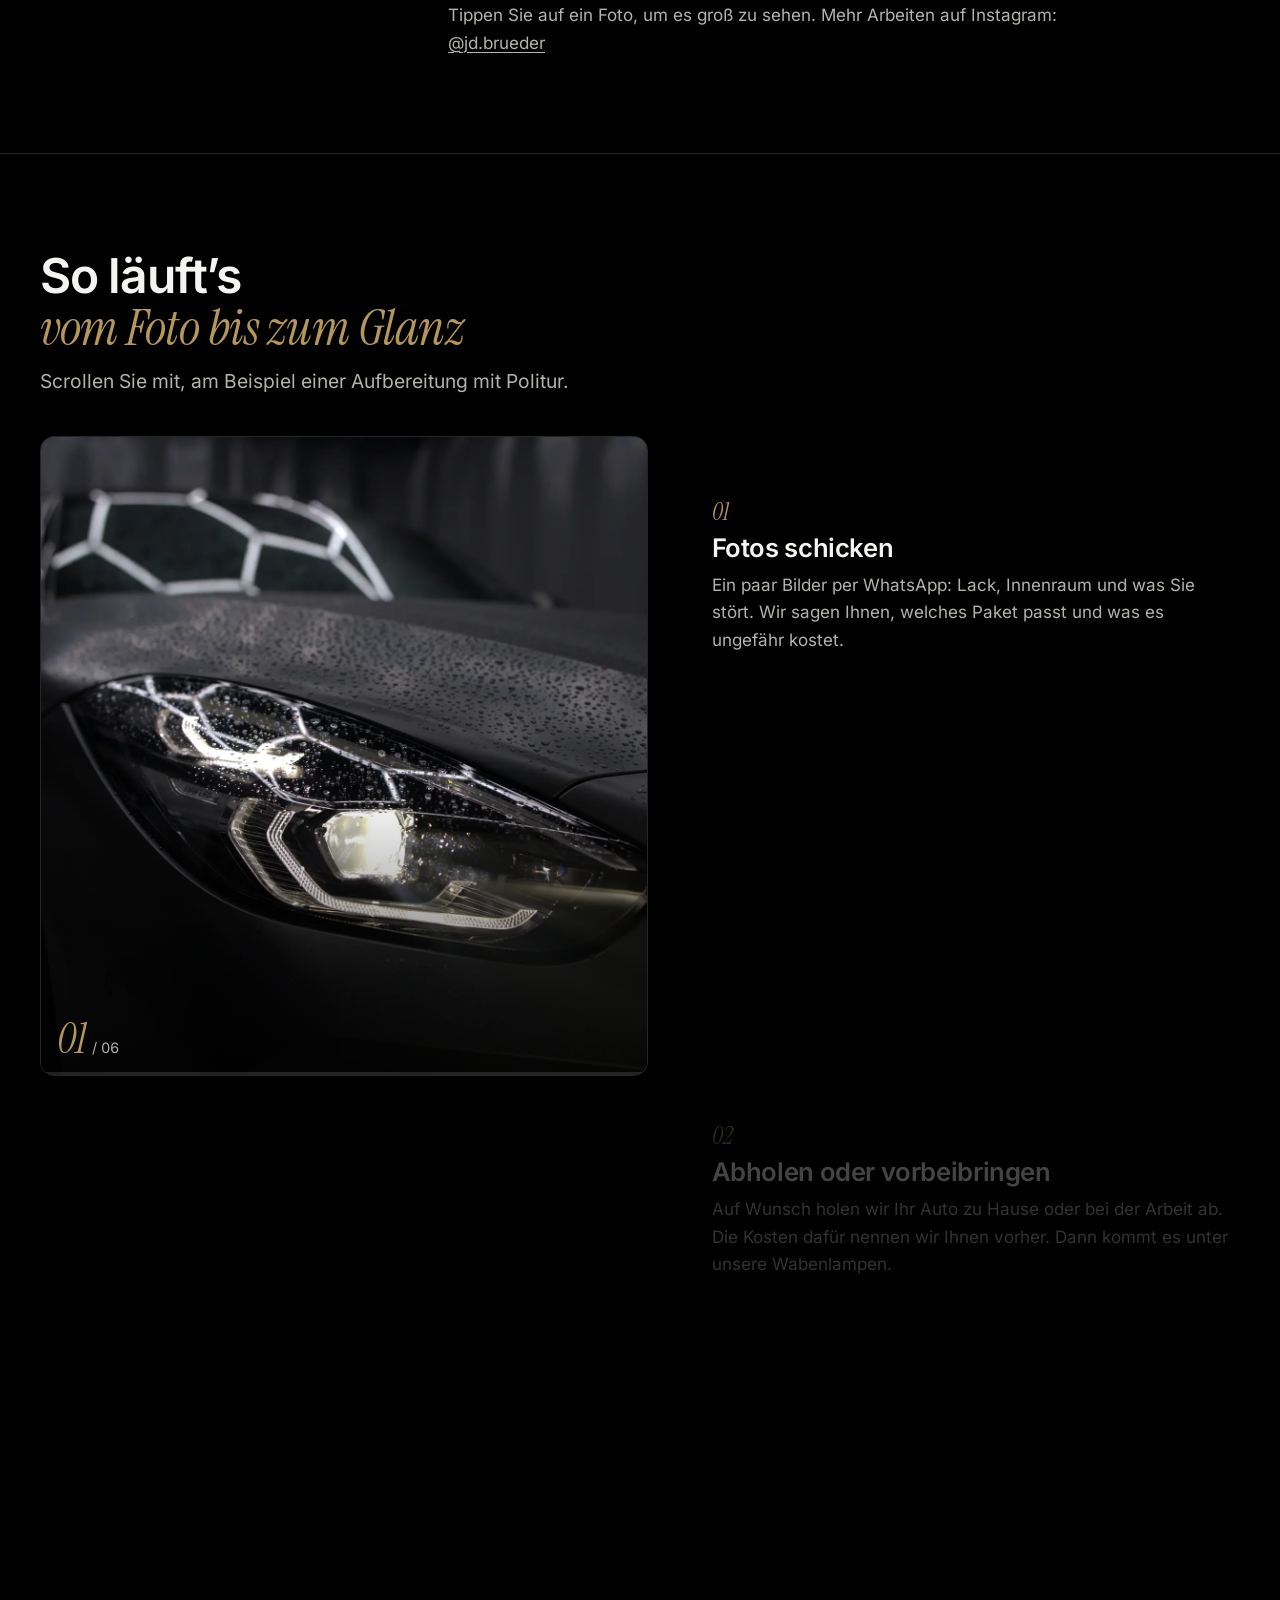
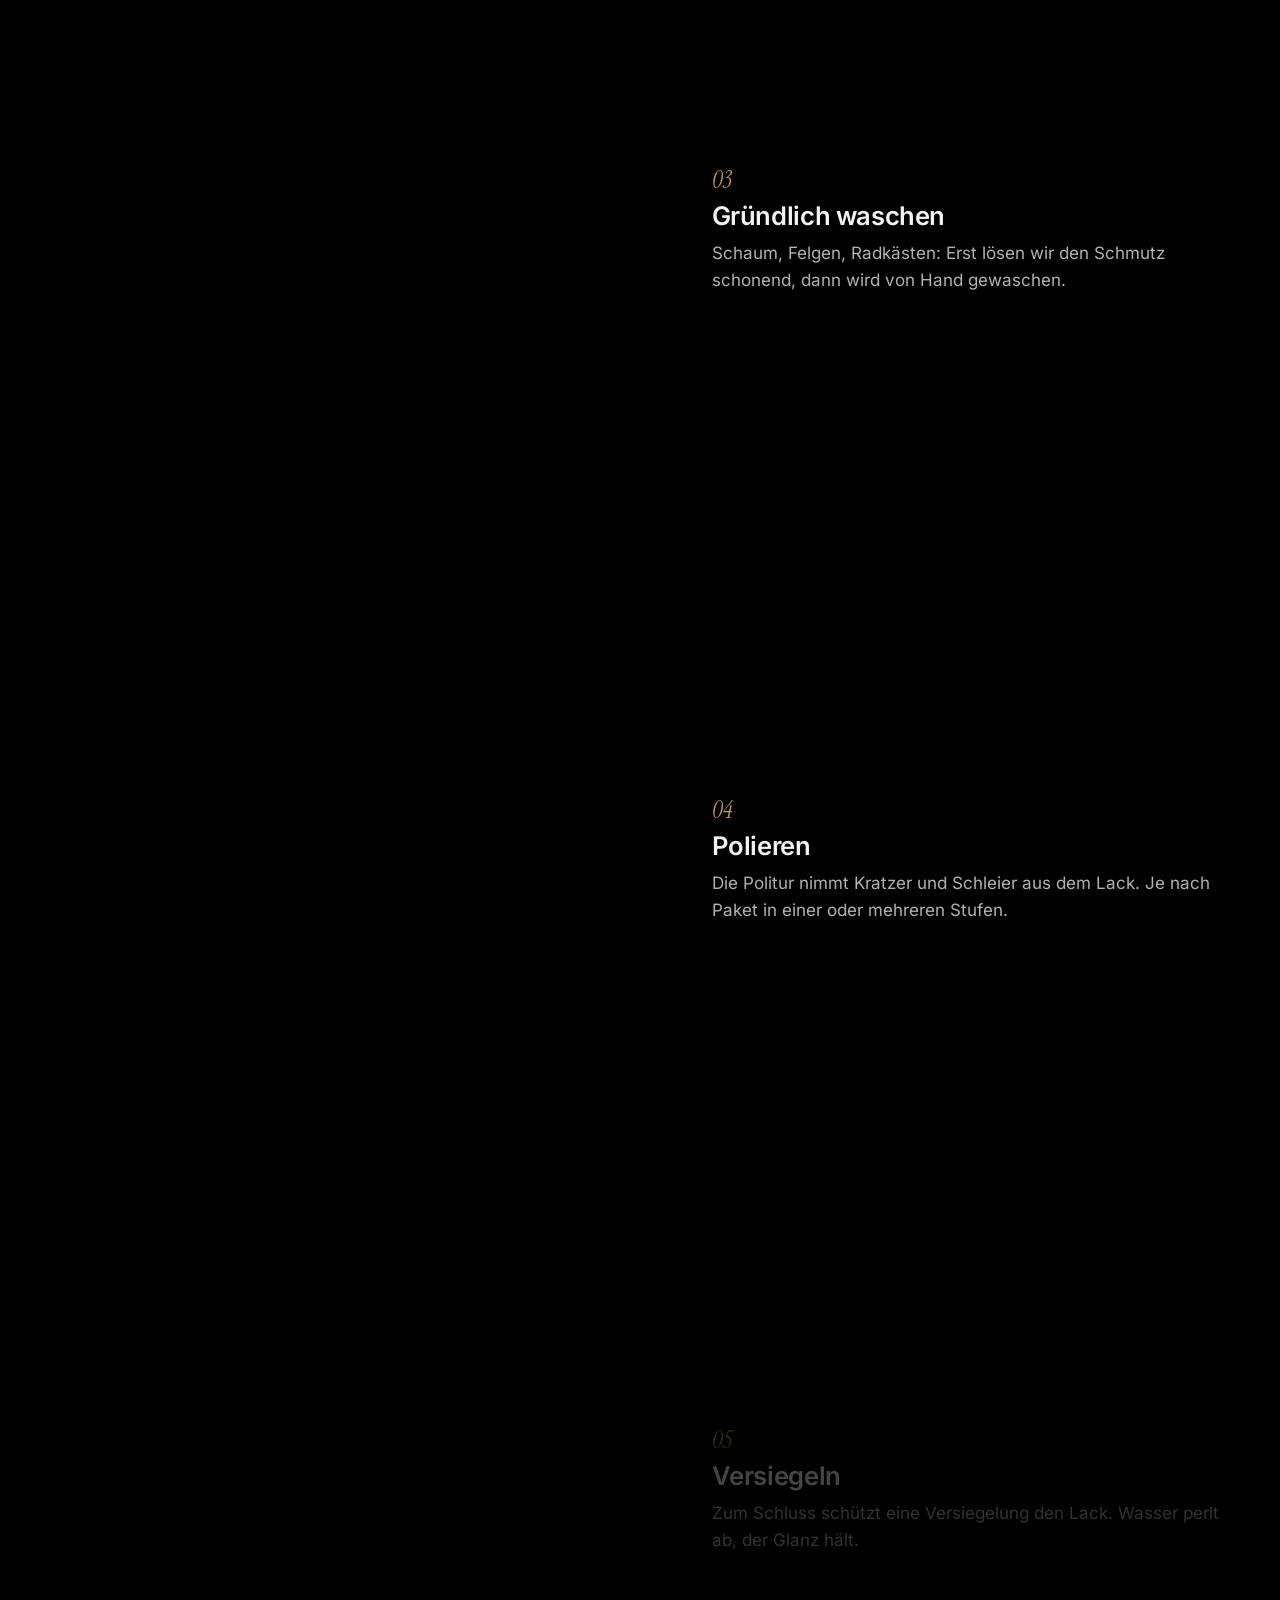
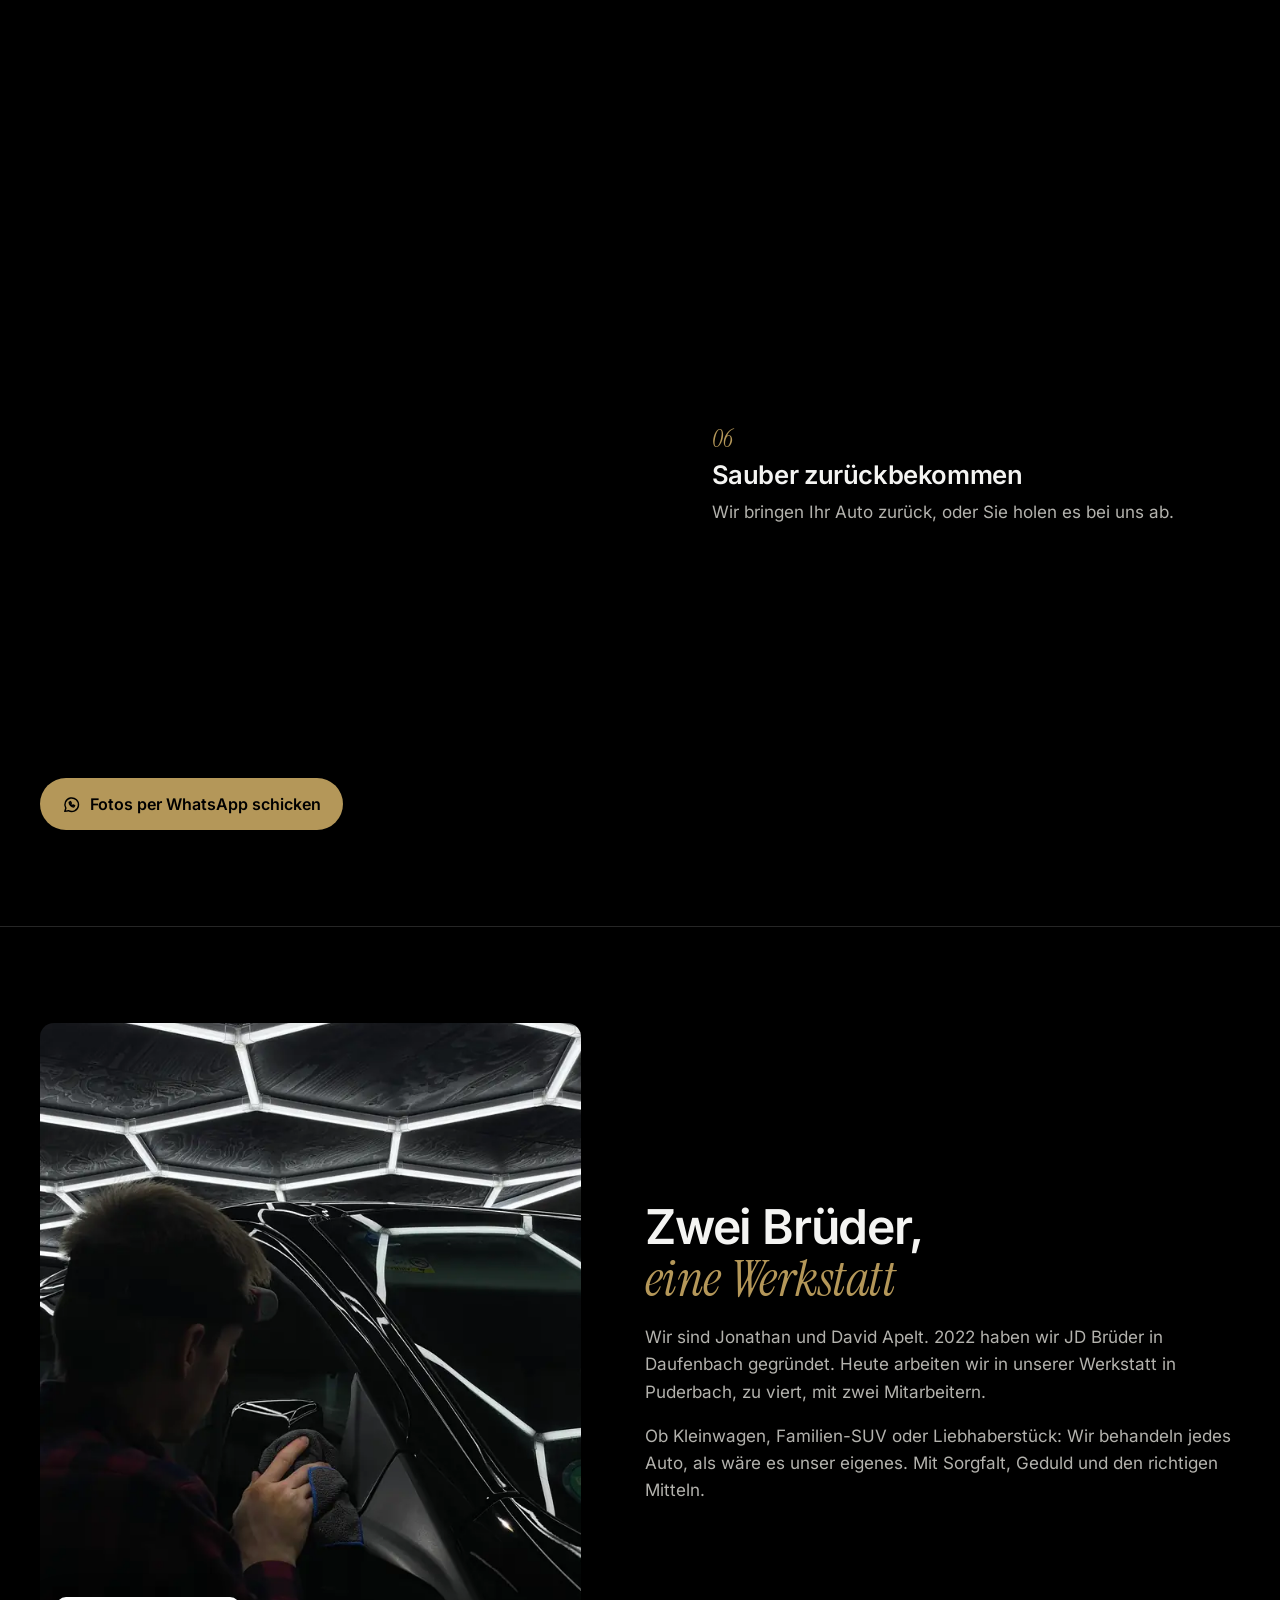
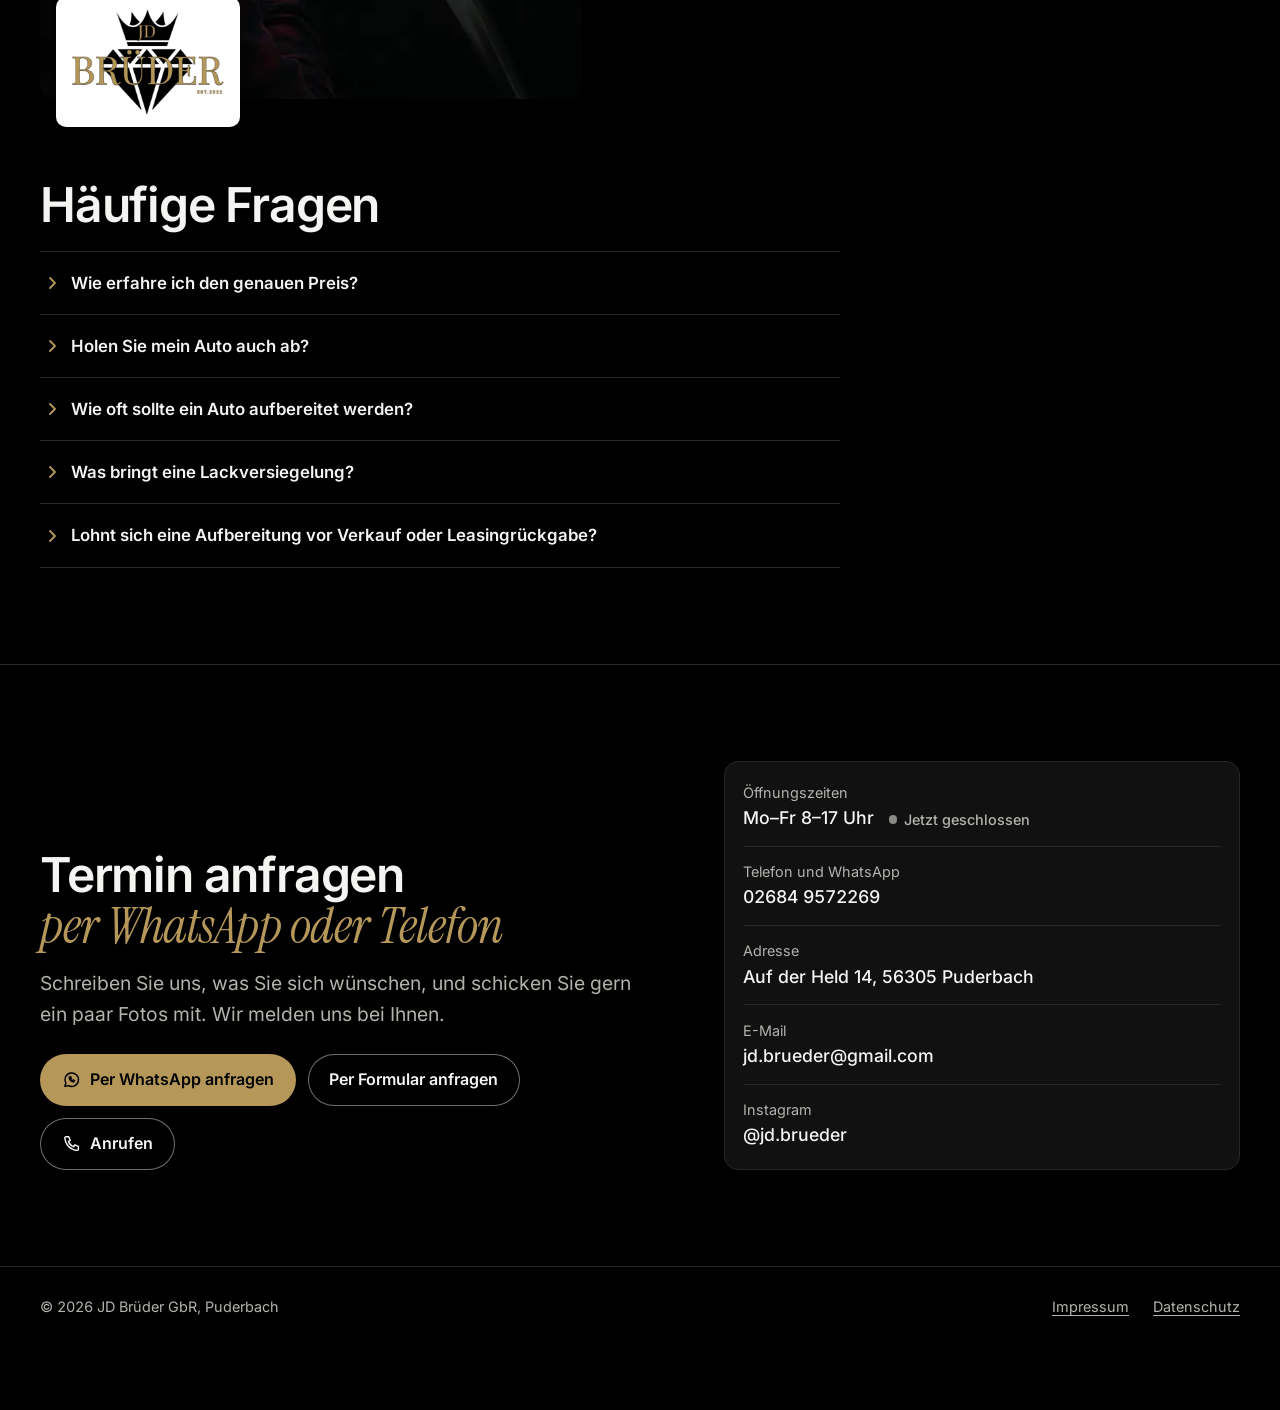
==== commit 7c312cd6: "Referenzauto: Wunsch in drei Schritten zusammenstellen, Preis mit 20 % Bereiche wählen (Aufbereitung" ====
--- a/index.html
+++ b/index.html
@@ -14,7 +14,7 @@
 <meta property="og:locale" content="de_DE">
 <link rel="preload" href="fonts/inter-latin-wght-normal.woff2" as="font" type="font/woff2" crossorigin>
 <link rel="preload" href="fonts/instrument-serif-latin-400-italic.woff2" as="font" type="font/woff2" crossorigin>
-<link rel="stylesheet" href="style.css?v=20261125a">
+<link rel="stylesheet" href="style.css?v=20261125b">
 <script type="application/ld+json">
 {
   "@context": "https://schema.org",
@@ -638,19 +638,52 @@
     <h2 id="st-referenzauto">Referenzauto</h2>
     <button type="button" class="sheet-close" data-close aria-label="Schließen"><svg viewBox="0 0 16 16" fill="none" stroke="currentColor" stroke-width="1.6" stroke-linecap="round" aria-hidden="true"><path d="M3 3l10 10M13 3L3 13"/></svg></button>
   </div>
-  <div class="sheet-body">
-    <p class="lead">Wir suchen Autos, die wir zeigen dürfen. Dafür sparen Sie 20 %.</p>
+  <!-- Referenzauto in drei Schritten: Bereiche wählen, Leistungen wählen, Preis mit 20 % sehen und per WhatsApp schicken.
+       Die Leistungen und Preise liest main.js aus den anderen Fenstern, damit sie nur an einer Stelle stehen. -->
+  <form class="sheet-body ref" data-ref novalidate>
+    <div data-ref-step>
+      <p class="lead">Wir suchen Autos, die wir zeigen dürfen. Dafür sparen Sie 20 %.</p>
     <ul class="checks">
       <li><svg viewBox="0 0 24 24" fill="none" stroke="currentColor" stroke-width="1.8" stroke-linecap="round" stroke-linejoin="round" aria-hidden="true"><path d="M4 12.5l5 5L20 6.5"/></svg>20 % auf alle Leistungen: Aufbereitung, Folie und Veredelung</li>
       <li><svg viewBox="0 0 24 24" fill="none" stroke="currentColor" stroke-width="1.8" stroke-linecap="round" stroke-linejoin="round" aria-hidden="true"><path d="M4 12.5l5 5L20 6.5"/></svg>Dafür dürfen wir Fotos und Videos von Ihrem Auto vorher und nachher auf unserer Website und in Social Media zeigen</li>
       <li><svg viewBox="0 0 24 24" fill="none" stroke="currentColor" stroke-width="1.8" stroke-linecap="round" stroke-linejoin="round" aria-hidden="true"><path d="M4 12.5l5 5L20 6.5"/></svg>Ihr Kennzeichen ist darauf nicht lesbar</li>
       <li><svg viewBox="0 0 24 24" fill="none" stroke="currentColor" stroke-width="1.8" stroke-linecap="round" stroke-linejoin="round" aria-hidden="true"><path d="M4 12.5l5 5L20 6.5"/></svg>Nur wenige Plätze</li>
     </ul>
-    <p class="muted">Fragen Sie einfach an, ob gerade ein Platz frei ist.</p>
-    <button type="button" class="btn btn-line" data-sheet="sheet-anfrage" data-interesse="referenzauto">Per Formular anfragen</button>
-  </div>
+      <p class="muted">Stellen Sie Ihren Wunsch in drei Schritten zusammen. Am Ende sehen Sie Ihren Preis mit 20 % weniger.</p>
+      <button type="button" class="btn btn-line" data-sheet="sheet-anfrage" data-interesse="referenzauto">Lieber per Formular anfragen</button>
+    </div>
+    <div data-ref-step hidden>
+      <p class="step-n">Schritt 1 von 3</p>
+      <h3 class="ref-q" tabindex="-1">Was wünschen Sie sich?</h3>
+      <p class="muted">Sie können mehrere Bereiche wählen.</p>
+      <div class="ref-kats">
+          <label class="calc-chip"><input type="checkbox" name="kat" value="aufbereitung"><span>Aufbereitung<small>Pakete und Einzelleistungen</small></span></label>
+          <label class="calc-chip"><input type="checkbox" name="kat" value="folie"><span>Folie<small>Teilfolie, Vollfolie, PPF</small></span></label>
+          <label class="calc-chip"><input type="checkbox" name="kat" value="veredelung"><span>Veredelung<small>Sternenhimmel, Ambiente und mehr</small></span></label>
+          <label class="calc-chip"><input type="checkbox" name="kat" value="eis"><span>Trockeneis<small>Preis auf Anfrage</small></span></label>
+      </div>
+    </div>
+    <div data-ref-step hidden>
+      <p class="step-n">Schritt 2 von 3</p>
+      <h3 class="ref-q" tabindex="-1">Was genau?</h3>
+      <div data-ref-items></div>
+    </div>
+    <div data-ref-step hidden>
+      <p class="step-n">Schritt 3 von 3</p>
+      <h3 class="ref-q" tabindex="-1">Ihr Preis als Referenzauto</h3>
+      <ul class="ref-sum" data-ref-sum></ul>
+      <div class="ref-total" aria-live="polite">
+        <p class="calc-label">Richtpreis inkl. MwSt.</p>
+        <p class="calc-price"><s class="num" data-ref-old></s><span class="num" data-ref-new></span></p>
+        <p class="calc-note" data-ref-note></p>
+      </div>
+      <label class="ref-auto"><span>Welches Auto fahren Sie? <small>(freiwillig)</small></span><input class="input" name="auto" autocomplete="off" placeholder="z. B. VW Golf 8"></label>
+    </div>
+  </form>
   <div class="sheet-foot">
-    <a class="btn btn-gold" href="https://wa.me/4926849572269?text=Hallo%20JD%20Br%C3%BCder%2C%20ich%20interessiere%20mich%20f%C3%BCr%20die%20Referenzauto-Aktion%20(20%20%25)." target="_blank" rel="noopener"><svg viewBox="0 0 24 24" fill="none" stroke="currentColor" stroke-width="1.8" stroke-linecap="round" stroke-linejoin="round" aria-hidden="true"><path d="M3.5 20.5l1.3-4A8.5 8.5 0 1 1 8 19.6z"/><path d="M9 9.2c0 3 2.8 5.8 5.8 5.8l1-1.6-2-1-1 1c-1-.4-1.8-1.2-2.2-2.2l1-1-1-2z"/></svg>Als Referenzauto anfragen</a>
+    <button type="button" class="btn btn-line" data-ref-back hidden>Zurück</button>
+    <button type="button" class="btn btn-gold" data-ref-next>Wunsch zusammenstellen<svg viewBox="0 0 16 16" fill="none" stroke="currentColor" stroke-width="1.8" stroke-linecap="round" stroke-linejoin="round" aria-hidden="true"><path d="M6 3l5 5-5 5"/></svg></button>
+    <a class="btn btn-gold" data-ref-wa href="https://wa.me/4926849572269" target="_blank" rel="noopener" hidden><svg viewBox="0 0 24 24" fill="none" stroke="currentColor" stroke-width="1.8" stroke-linecap="round" stroke-linejoin="round" aria-hidden="true"><path d="M3.5 20.5l1.3-4A8.5 8.5 0 1 1 8 19.6z"/><path d="M9 9.2c0 3 2.8 5.8 5.8 5.8l1-1.6-2-1-1 1c-1-.4-1.8-1.2-2.2-2.2l1-1-1-2z"/></svg>Anfrage senden</a>
     <a class="btn btn-line btn-icon" href="tel:+4926849572269" aria-label="Anrufen"><svg viewBox="0 0 24 24" fill="none" stroke="currentColor" stroke-width="1.8" stroke-linecap="round" stroke-linejoin="round" aria-hidden="true"><path d="M5 3.5h3.5l1.8 4.5-2.3 1.4a11 11 0 0 0 6.6 6.6l1.4-2.3 4.5 1.8V19a1.5 1.5 0 0 1-1.6 1.5A16.5 16.5 0 0 1 3.5 5.1 1.5 1.5 0 0 1 5 3.5z"/></svg></a>
   </div>
 </dialog>
@@ -684,6 +717,6 @@
   <figure style="margin:0"></figure>
 </dialog>
 
-<script src="main.js?v=20261125a" defer></script>
+<script src="main.js?v=20261125b" defer></script>
 </body>
 </html>
--- a/style.css
+++ b/style.css
@@ -380,6 +380,30 @@
   100% { opacity: 0; translate: -16rem 8.5rem; scale: 1 1; }
 }
 
+/* ---------- Referenzauto in drei Schritten ---------- */
+.ref h3.ref-q { font-size: 1.35rem; letter-spacing: -.015em; line-height: 1.25; margin-bottom: .4rem; }
+.ref h3.ref-q:focus { outline: none; }
+.ref-kats { display: grid; gap: .5rem; margin-top: 1rem; }
+.ref-group { margin-top: 1.4rem; }
+.ref-group h4 { margin: 0 0 .6rem; font-size: .8rem; font-weight: 600; letter-spacing: .1em; text-transform: uppercase; color: var(--text-2); }
+.ref-group h4 small { text-transform: none; letter-spacing: 0; font-weight: 400; }
+.ref-list { display: grid; gap: .5rem; }
+.ref-list .calc-chip span { flex-direction: row; align-items: center; justify-content: space-between; gap: 1rem; }
+.ref-list .calc-chip em { font-style: normal; font-weight: 600; color: var(--gold); white-space: nowrap; }
+.ref-list .calc-chip span > span { display: grid; gap: .1rem; padding: 0; border: 0; background: none; min-height: 0; }
+.ref-sum { list-style: none; margin: 1rem 0 0; padding: 0; border-top: 1px solid var(--line); }
+.ref-sum li { display: flex; justify-content: space-between; gap: 1rem; padding: .7rem .1rem; border-bottom: 1px solid var(--line); }
+.ref-sum li span:last-child { white-space: nowrap; color: var(--text-2); }
+.ref-total { margin-top: 1.2rem; }
+.ref-auto { display: grid; gap: .5rem; margin-top: 1.2rem; font-weight: 600; }
+.ref-auto small { font-weight: 400; color: var(--text-2); }
+.sheet-foot [data-ref-back] { flex: none; }
+.sheet-foot .btn:disabled { opacity: .45; cursor: not-allowed; }
+.sheet-foot .btn[hidden] { display: none; }
+.ref-size { margin-top: .9rem; }
+.sheet-foot .btn svg { width: 1.1rem; height: 1.1rem; }
+@media (min-width: 640px) { .ref-kats, .ref-list { grid-template-columns: 1fr 1fr; } }
+
 /* ---------- Fenster von unten (Details und Preise) ---------- */
 dialog.sheet {
   position: fixed; inset: auto 0 0; margin: 0 auto; width: 100%; max-width: 46rem; max-height: 90dvh;
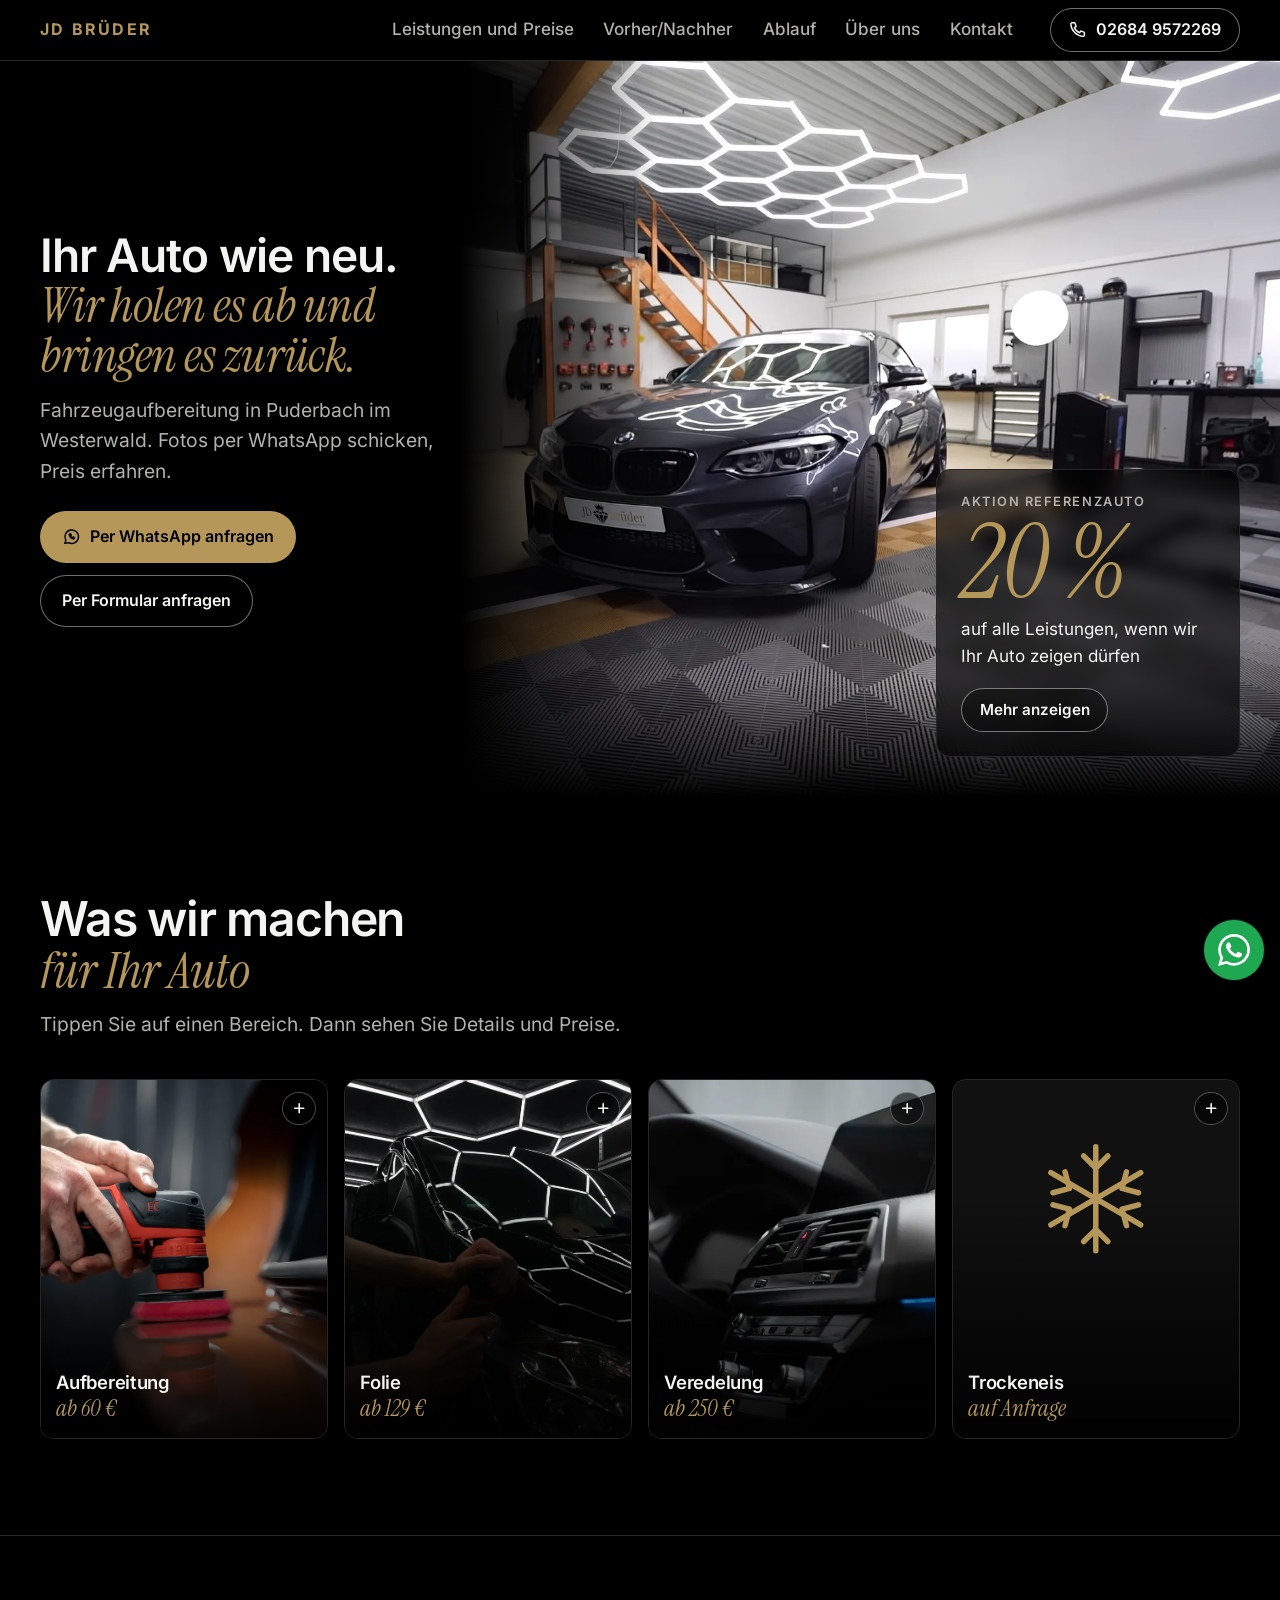
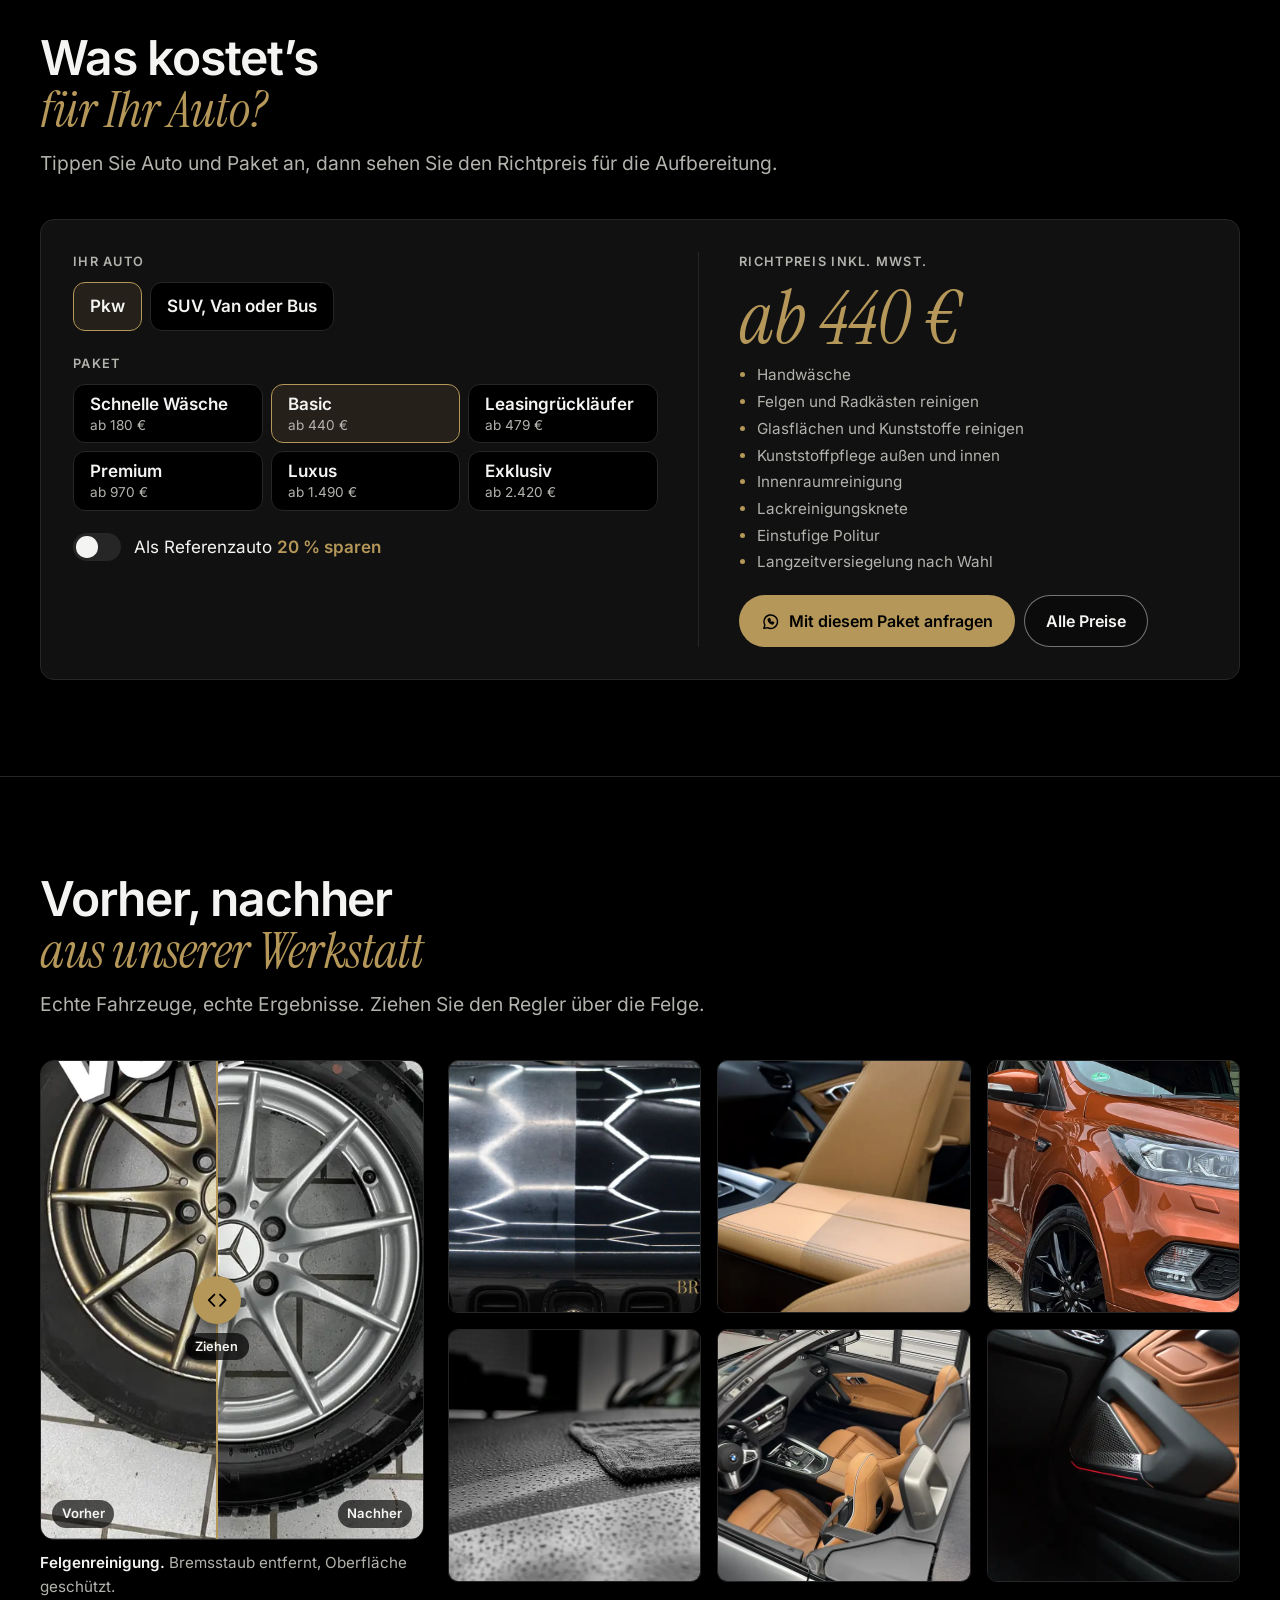
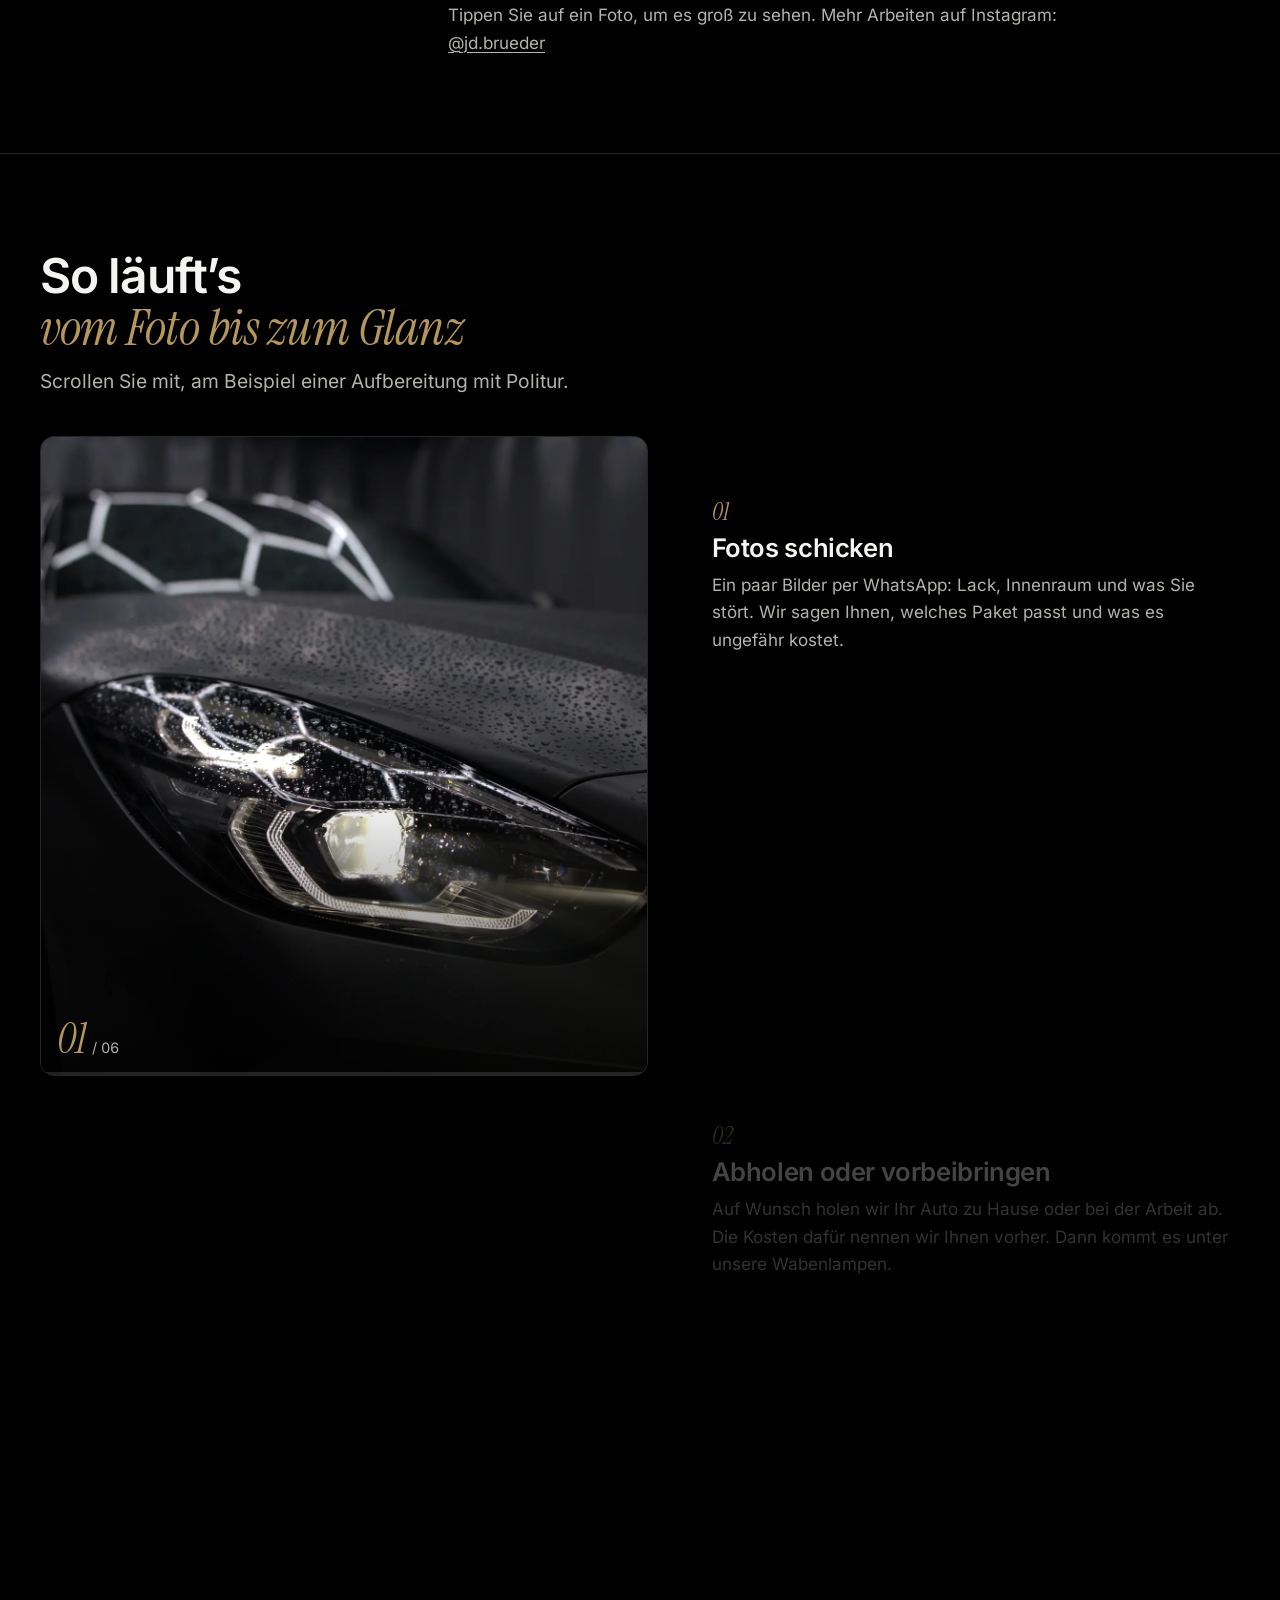
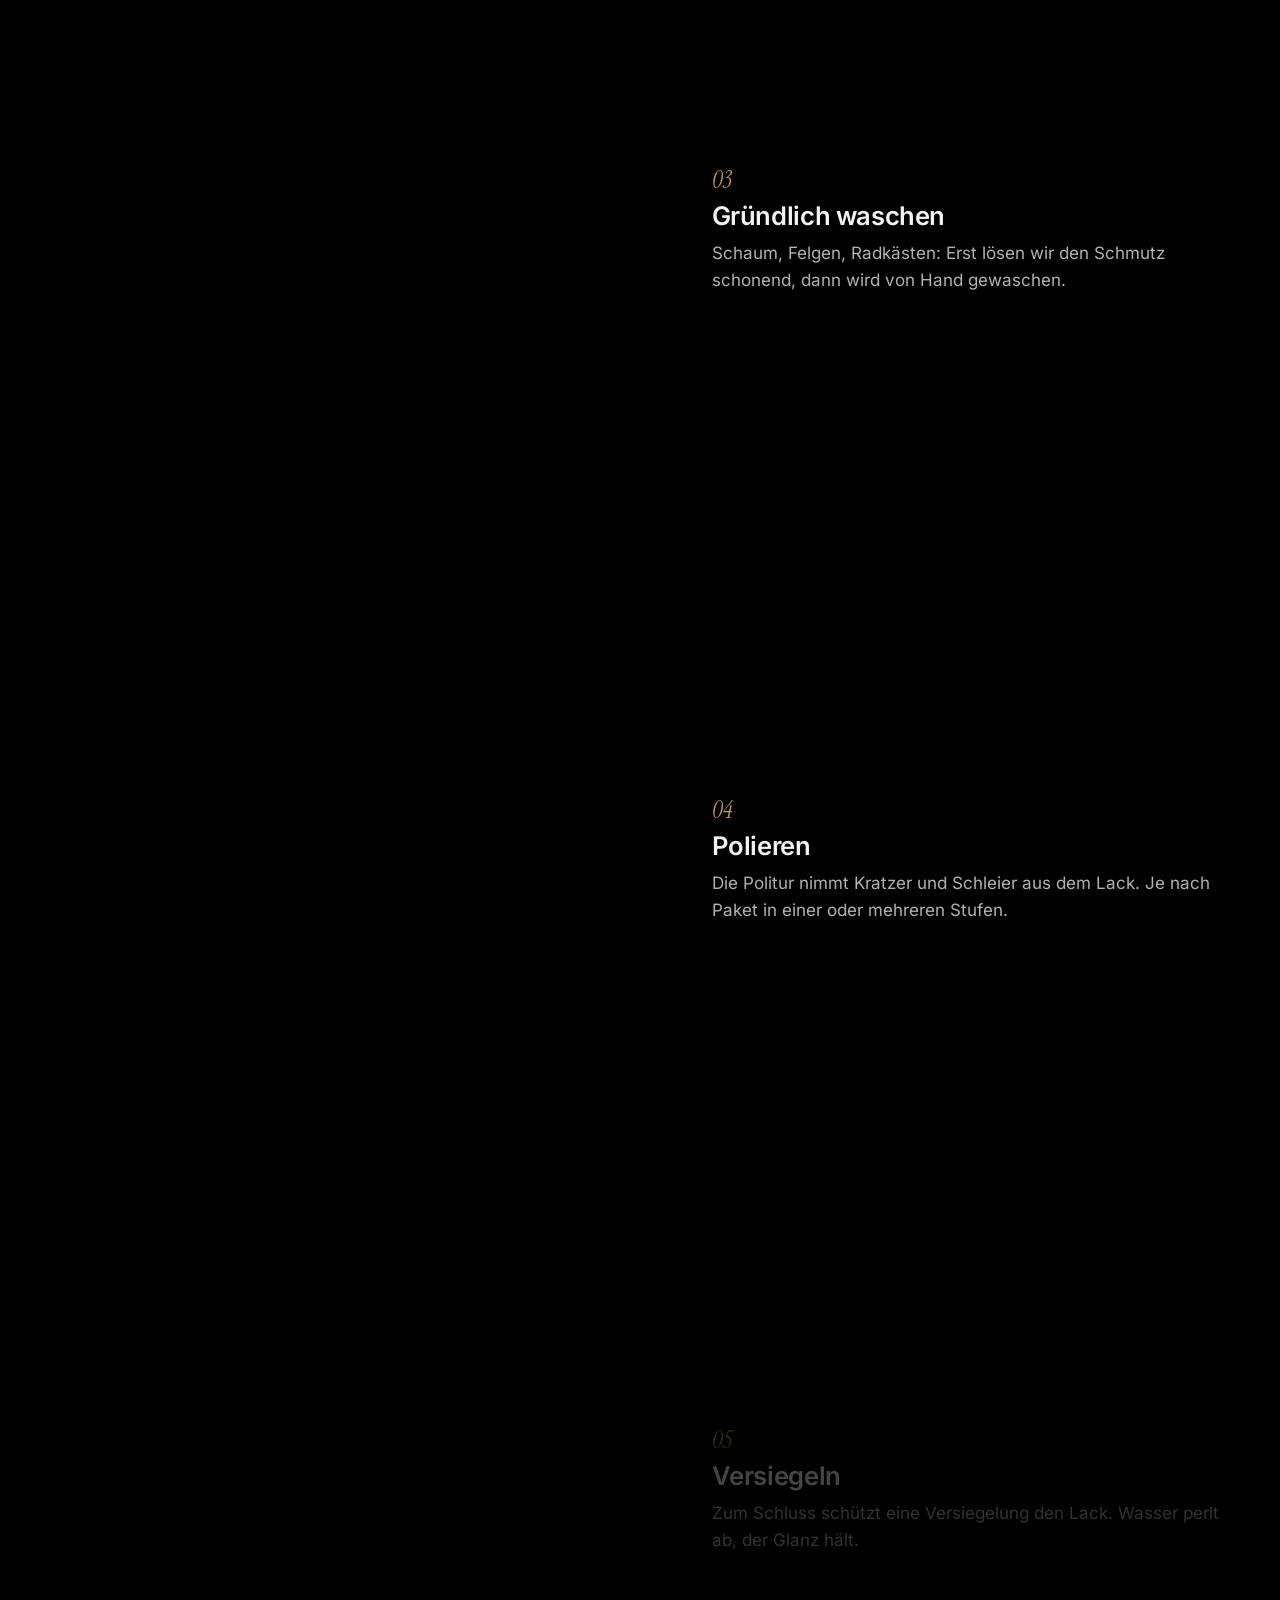
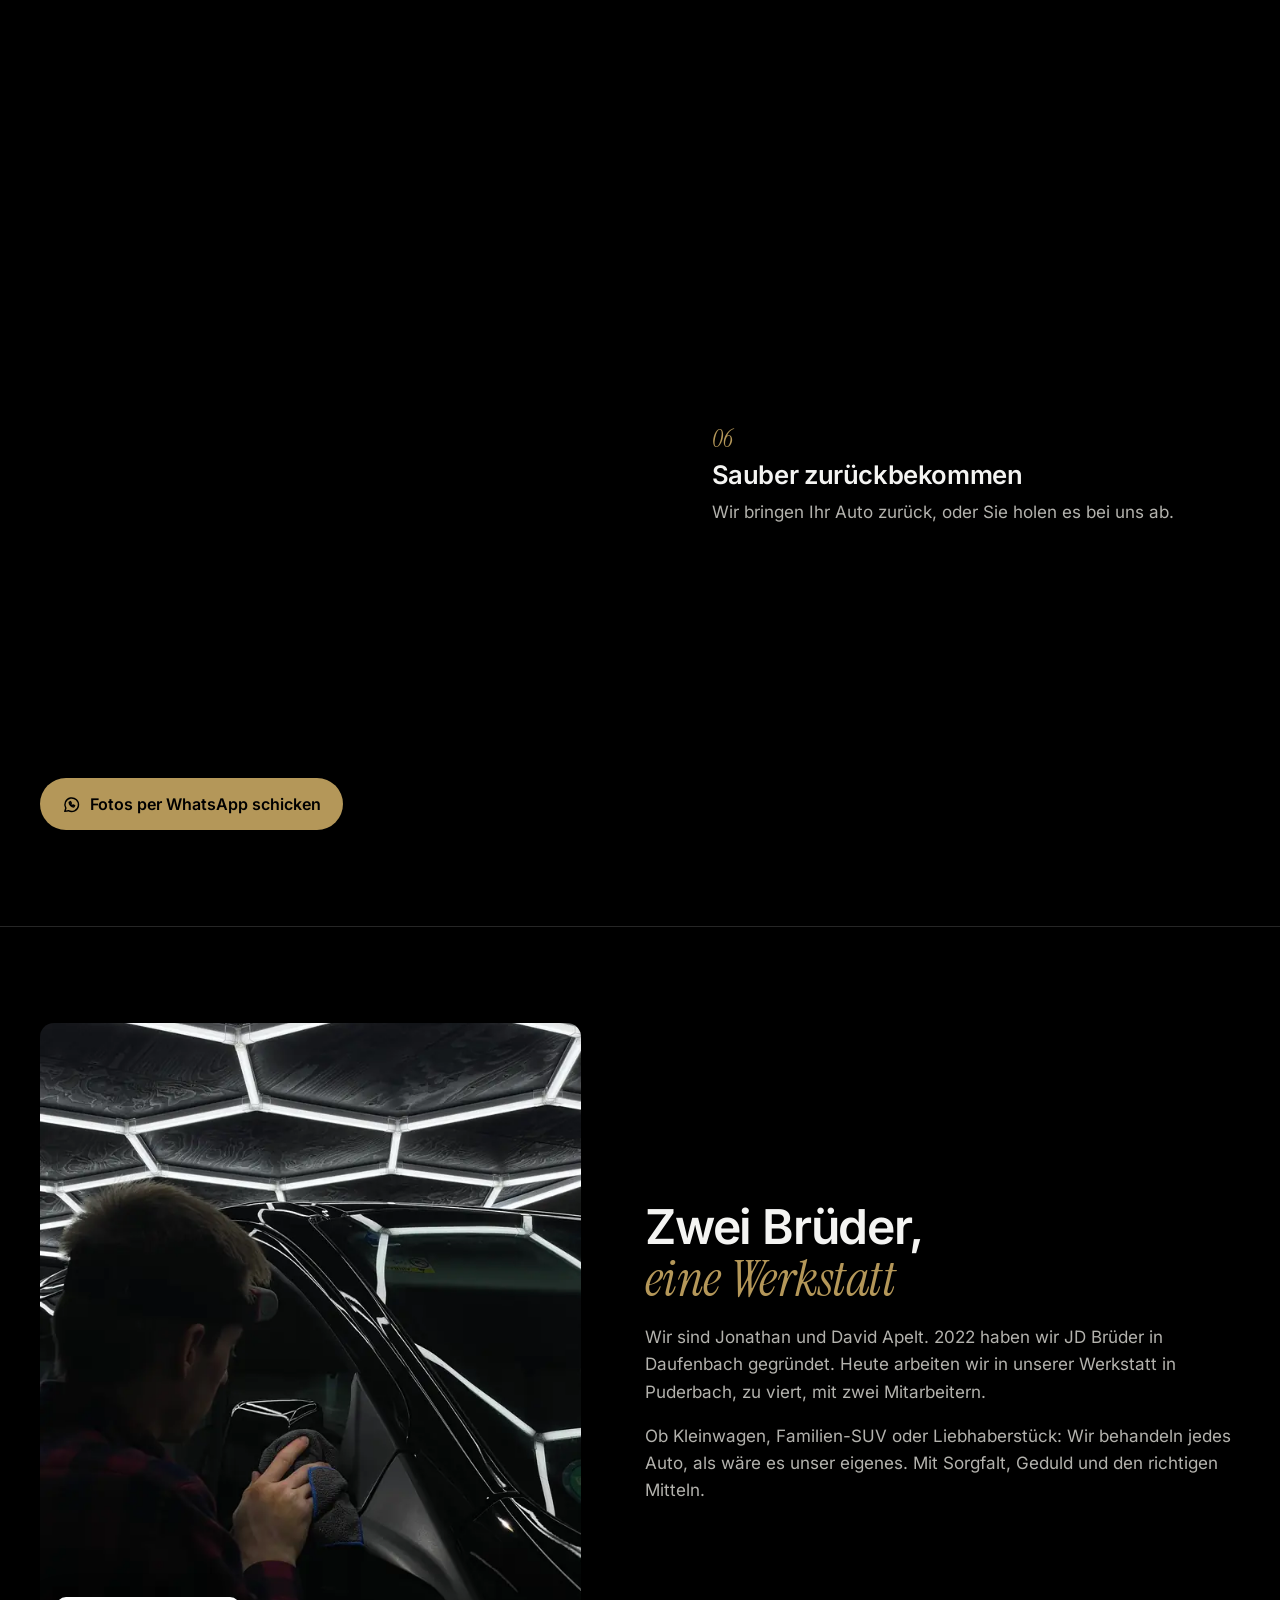
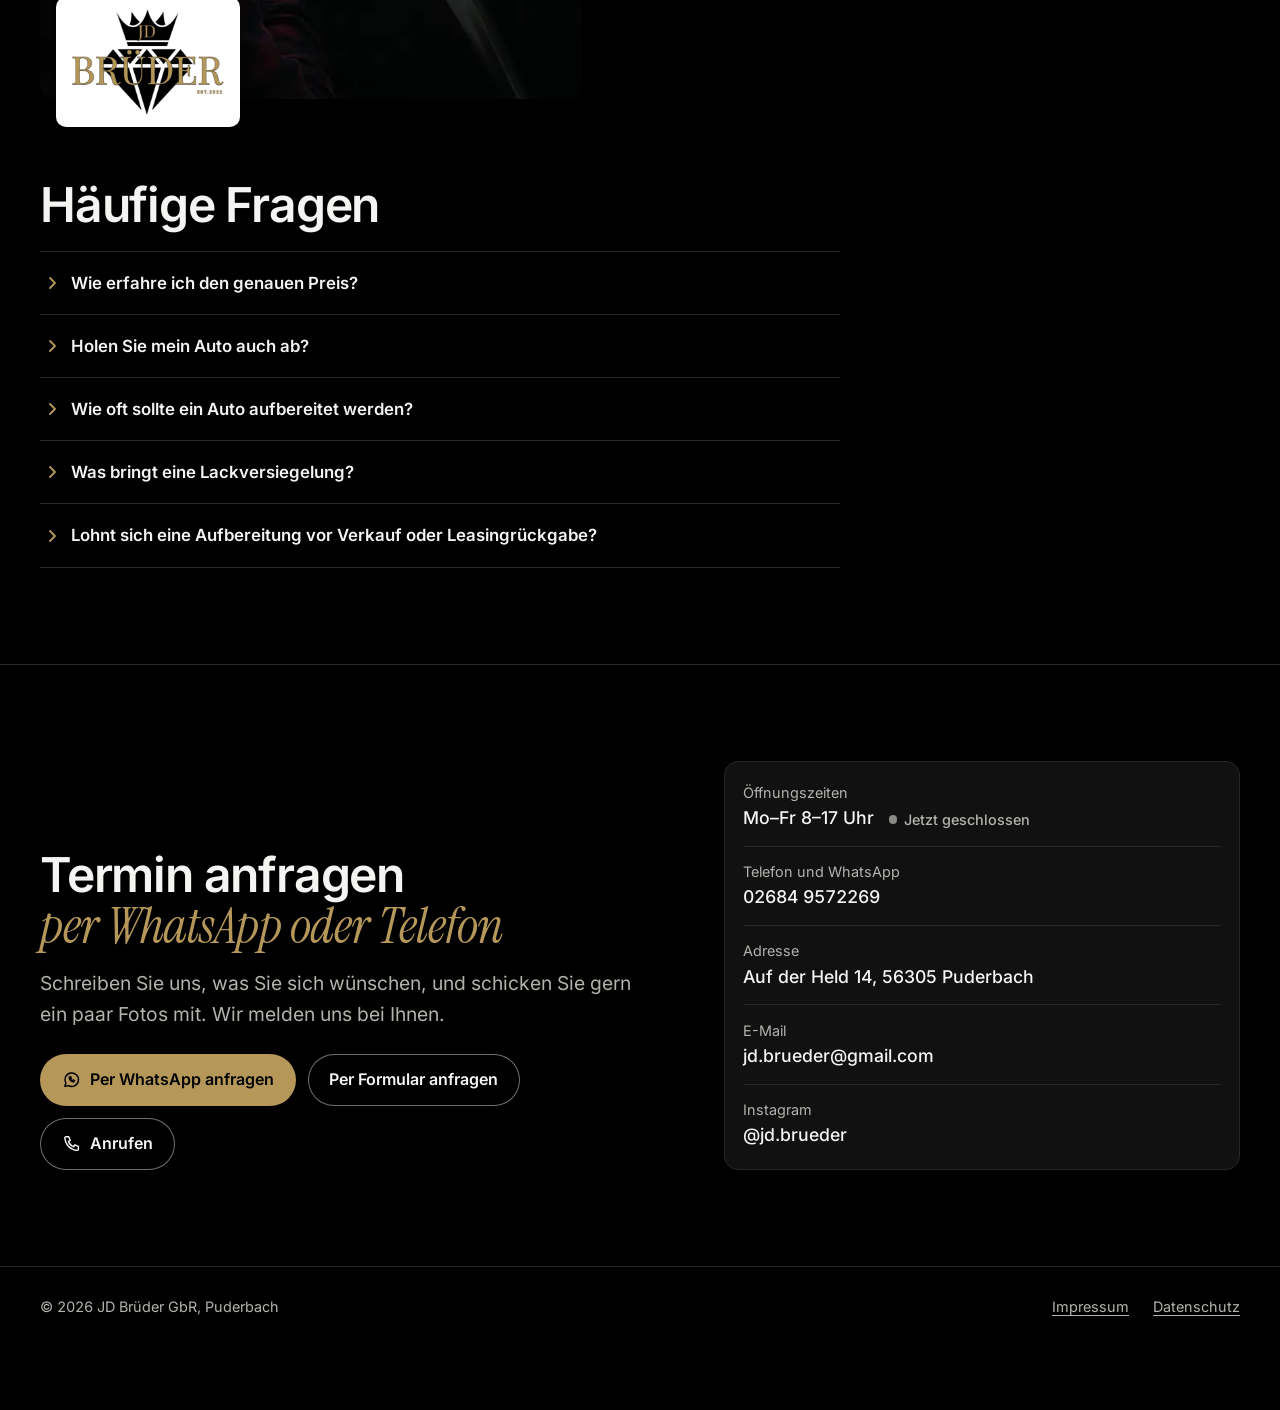
==== commit 20d58bc9: "Preise als Endpreise inkl. MwSt. an den Markt angepasst Nach Vergleich mit Bruttopreisen anderer Anb" ====
--- a/index.html
+++ b/index.html
@@ -14,7 +14,7 @@
 <meta property="og:locale" content="de_DE">
 <link rel="preload" href="fonts/inter-latin-wght-normal.woff2" as="font" type="font/woff2" crossorigin>
 <link rel="preload" href="fonts/instrument-serif-latin-400-italic.woff2" as="font" type="font/woff2" crossorigin>
-<link rel="stylesheet" href="style.css?v=20261125b">
+<link rel="stylesheet" href="style.css?v=20261125c">
 <script type="application/ld+json">
 {
   "@context": "https://schema.org",
@@ -418,7 +418,7 @@
                   <summary>
                     <span class="pkg-title"><svg viewBox="0 0 16 16" fill="none" stroke="currentColor" stroke-width="1.8" stroke-linecap="round" stroke-linejoin="round" aria-hidden="true"><path d="M6 3l5 5-5 5"/></svg>Luxus</span>
                     <span class="pkg-dur">ca. 20–22 Std.</span>
-                    <span class="pkg-price"><span class="accent num">1.650 €</span></span>
+                    <span class="pkg-price"><span class="accent num">1.490 €</span></span>
                   </summary>
                   <div class="pkg-body">
                     <p class="inherit">Alles aus Premium, dazu:</p>
@@ -490,7 +490,7 @@
                   <summary>
                     <span class="pkg-title"><svg viewBox="0 0 16 16" fill="none" stroke="currentColor" stroke-width="1.8" stroke-linecap="round" stroke-linejoin="round" aria-hidden="true"><path d="M6 3l5 5-5 5"/></svg>Leasingrückläufer</span>
                     <span class="pkg-dur">ca. 8 Std.</span>
-                    <span class="pkg-price"><span class="accent num">440 €</span></span>
+                    <span class="pkg-price"><span class="accent num">479 €</span></span>
                   </summary>
                   <div class="pkg-body">
                     <ul>
@@ -514,20 +514,20 @@
                 <caption>Wäsche und Innenraum</caption>
                 <tbody>
                   <tr><th scope="row">Handwäsche Kleinwagen</th><td>60 €</td></tr>
-                  <tr><th scope="row">Handwäsche Mittel- und Oberklasse</th><td>95 €</td></tr>
-                  <tr><th scope="row">Handwäsche SUV und Van</th><td>95 €</td></tr>
+                  <tr><th scope="row">Handwäsche Mittel- und Oberklasse</th><td>79 €</td></tr>
+                  <tr><th scope="row">Handwäsche SUV und Van</th><td>89 €</td></tr>
                   <tr><th scope="row">Reinigung Teilledersitze</th><td>60 €</td></tr>
-                  <tr><th scope="row">Reinigung und Pflege Ledersitze</th><td>45 €</td></tr>
+                  <tr><th scope="row">Reinigung und Pflege Ledersitze</th><td>65 €</td></tr>
                   <tr><th scope="row">Reinigung Stoffsitze</th><td>ab 50 €</td></tr>
                 </tbody>
               </table>
               <table class="pricetable num">
                 <caption>Scheiben und Felgen</caption>
                 <tbody>
-                  <tr><th scope="row">Scheiben und Spiegel Kleinwagen</th><td>30 €</td></tr>
-                  <tr><th scope="row">Scheiben und Spiegel Mittel- und Oberklasse</th><td>40 €</td></tr>
-                  <tr><th scope="row">Scheiben und Spiegel SUV und Van</th><td>50 €</td></tr>
-                  <tr><th scope="row">Felgenreinigung</th><td>30 €</td></tr>
+                  <tr><th scope="row">Scheiben und Spiegel Kleinwagen</th><td>25 €</td></tr>
+                  <tr><th scope="row">Scheiben und Spiegel Mittel- und Oberklasse</th><td>30 €</td></tr>
+                  <tr><th scope="row">Scheiben und Spiegel SUV und Van</th><td>35 €</td></tr>
+                  <tr><th scope="row">Felgenreinigung</th><td>25 €</td></tr>
                 </tbody>
               </table>
             </div>
@@ -575,8 +575,8 @@
                 <tbody>
                   <tr><th scope="row">Kleinwagen</th><td>ab 1.890 €</td></tr>
                   <tr><th scope="row">Kompaktklasse</th><td>ab 2.290 €</td></tr>
-                  <tr><th scope="row">Mittel- und Oberklasse</th><td>ab 2.790 €</td></tr>
-                  <tr><th scope="row">SUV und Van</th><td>ab 3.290 €</td></tr>
+                  <tr><th scope="row">Mittel- und Oberklasse</th><td>ab 2.990 €</td></tr>
+                  <tr><th scope="row">SUV und Van</th><td>ab 3.490 €</td></tr>
                   <tr><th scope="row">Transporter</th><td>ab 3.690 €</td></tr>
                 </tbody>
               </table>
@@ -621,8 +621,8 @@
                 <tbody>
                   <tr><th scope="row">Interior folieren</th><td>ab 250 €</td></tr>
                   <tr><th scope="row">Unterbodenbeleuchtung</th><td>ab 350 €</td></tr>
-                  <tr><th scope="row">Ambientebeleuchtung</th><td>ab 790 €</td></tr>
-                  <tr><th scope="row">Sternenhimmel</th><td>ab 1.100 €</td></tr>
+                  <tr><th scope="row">Ambientebeleuchtung</th><td>ab 890 €</td></tr>
+                  <tr><th scope="row">Sternenhimmel</th><td>ab 1.290 €</td></tr>
                 </tbody>
               </table>
     <p class="price-note">Außerdem: Autoglas, Autoteile, Klimaservice, Öl- und Filterwechsel, Rad- und Reifenwechsel. Fragen Sie einfach an.</p>
@@ -717,6 +717,6 @@
   <figure style="margin:0"></figure>
 </dialog>
 
-<script src="main.js?v=20261125b" defer></script>
+<script src="main.js?v=20261125c" defer></script>
 </body>
 </html>
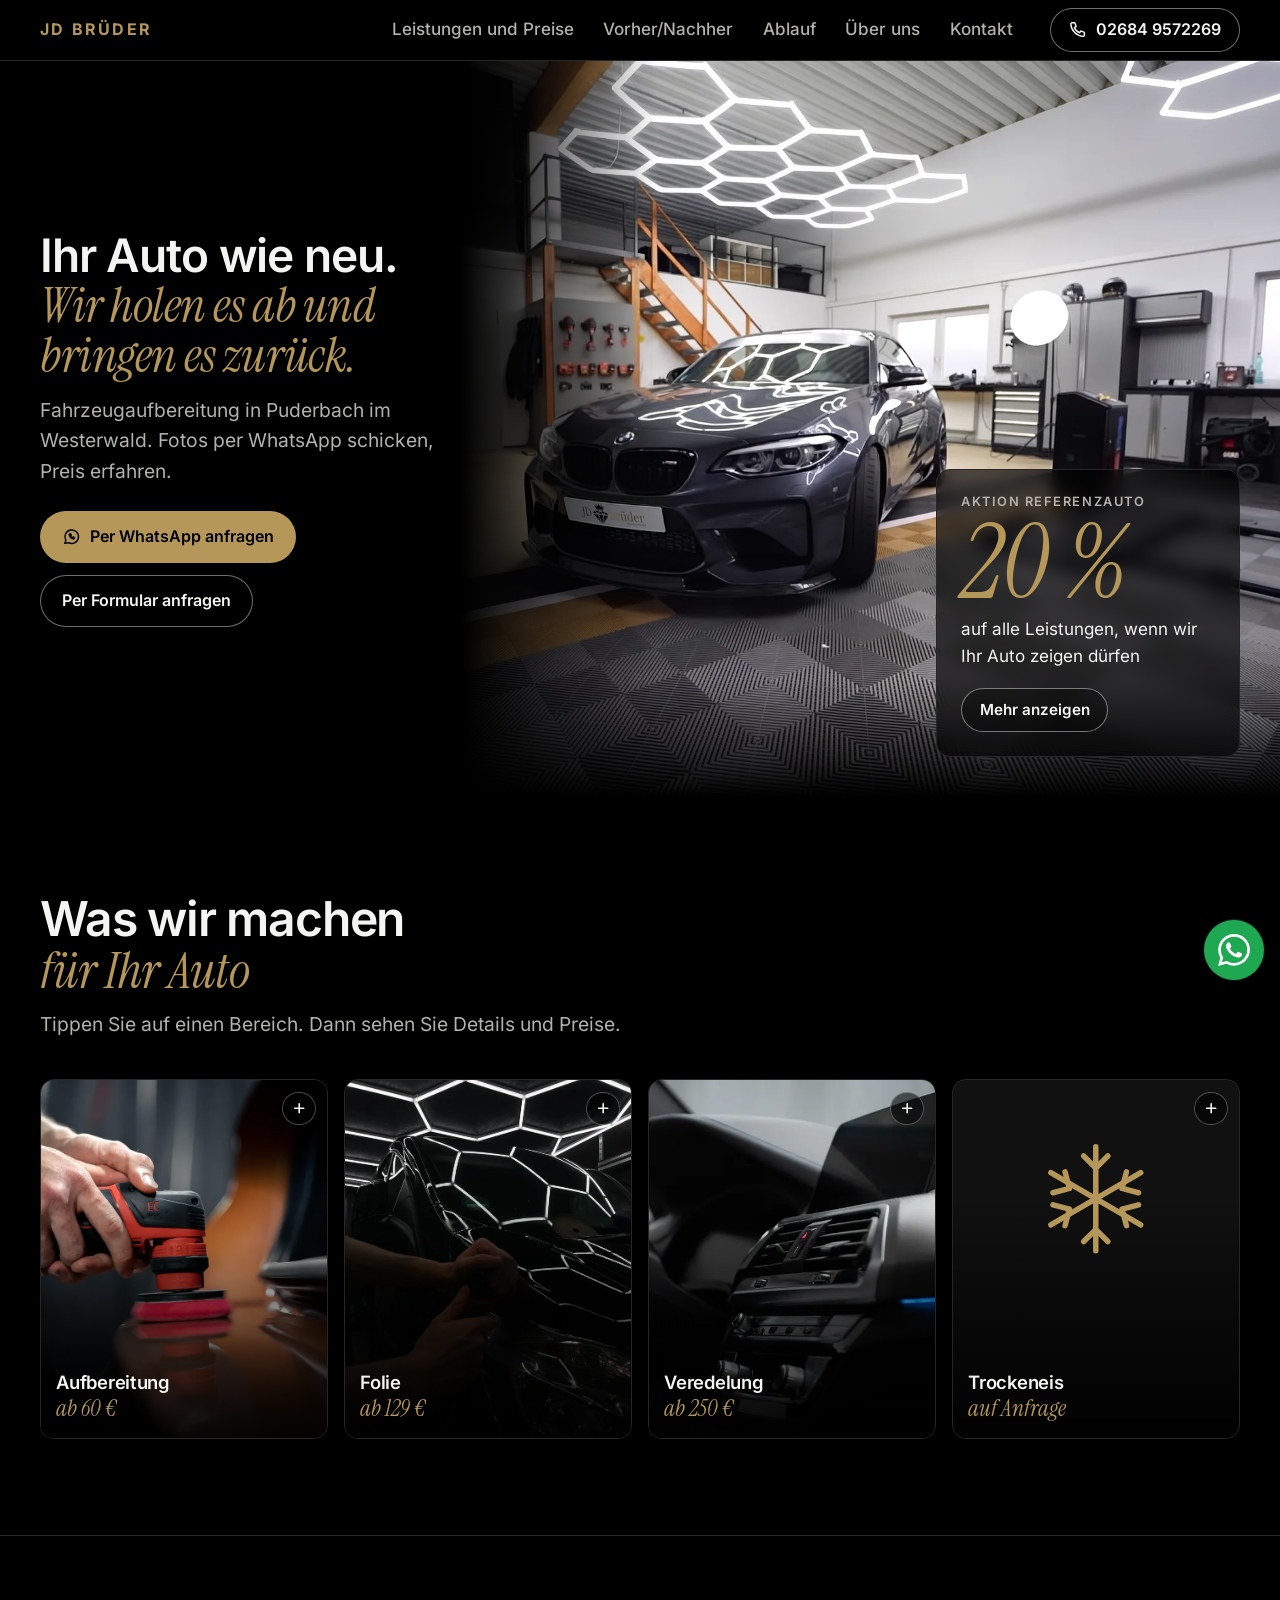
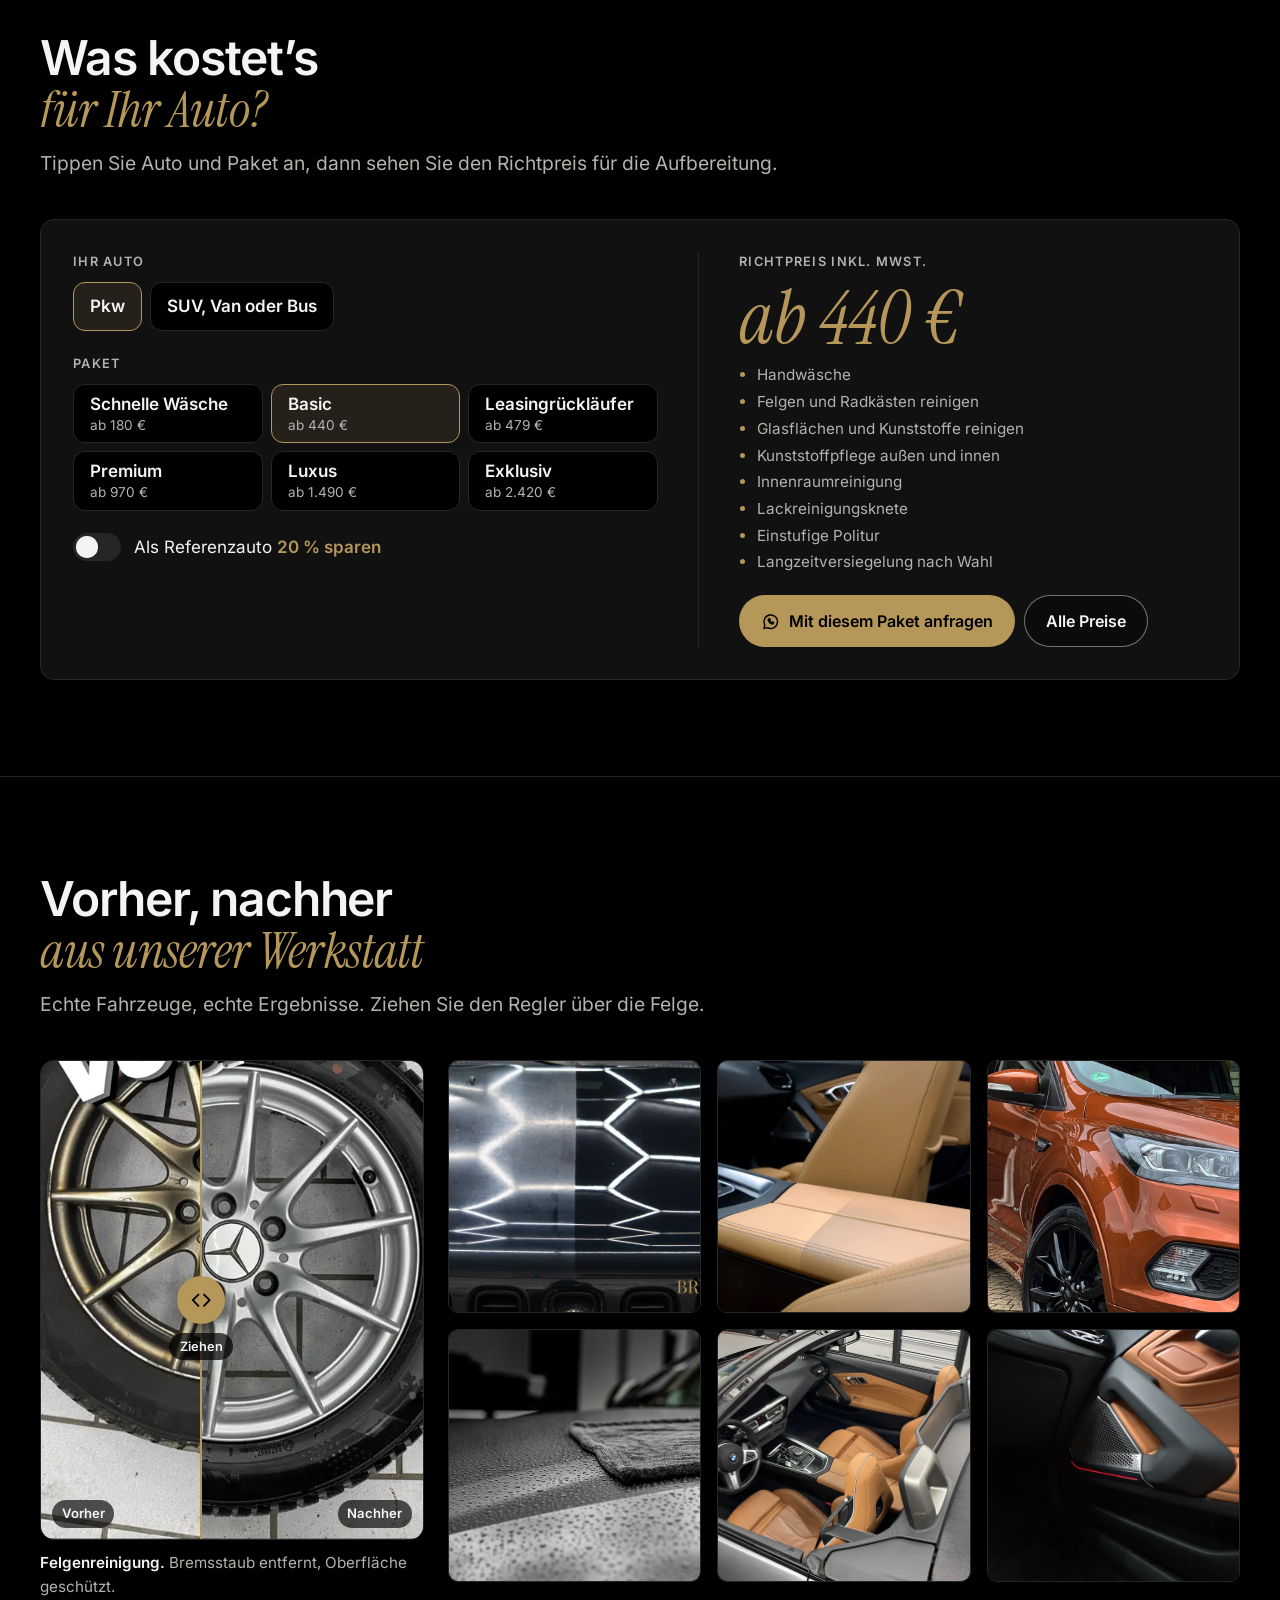
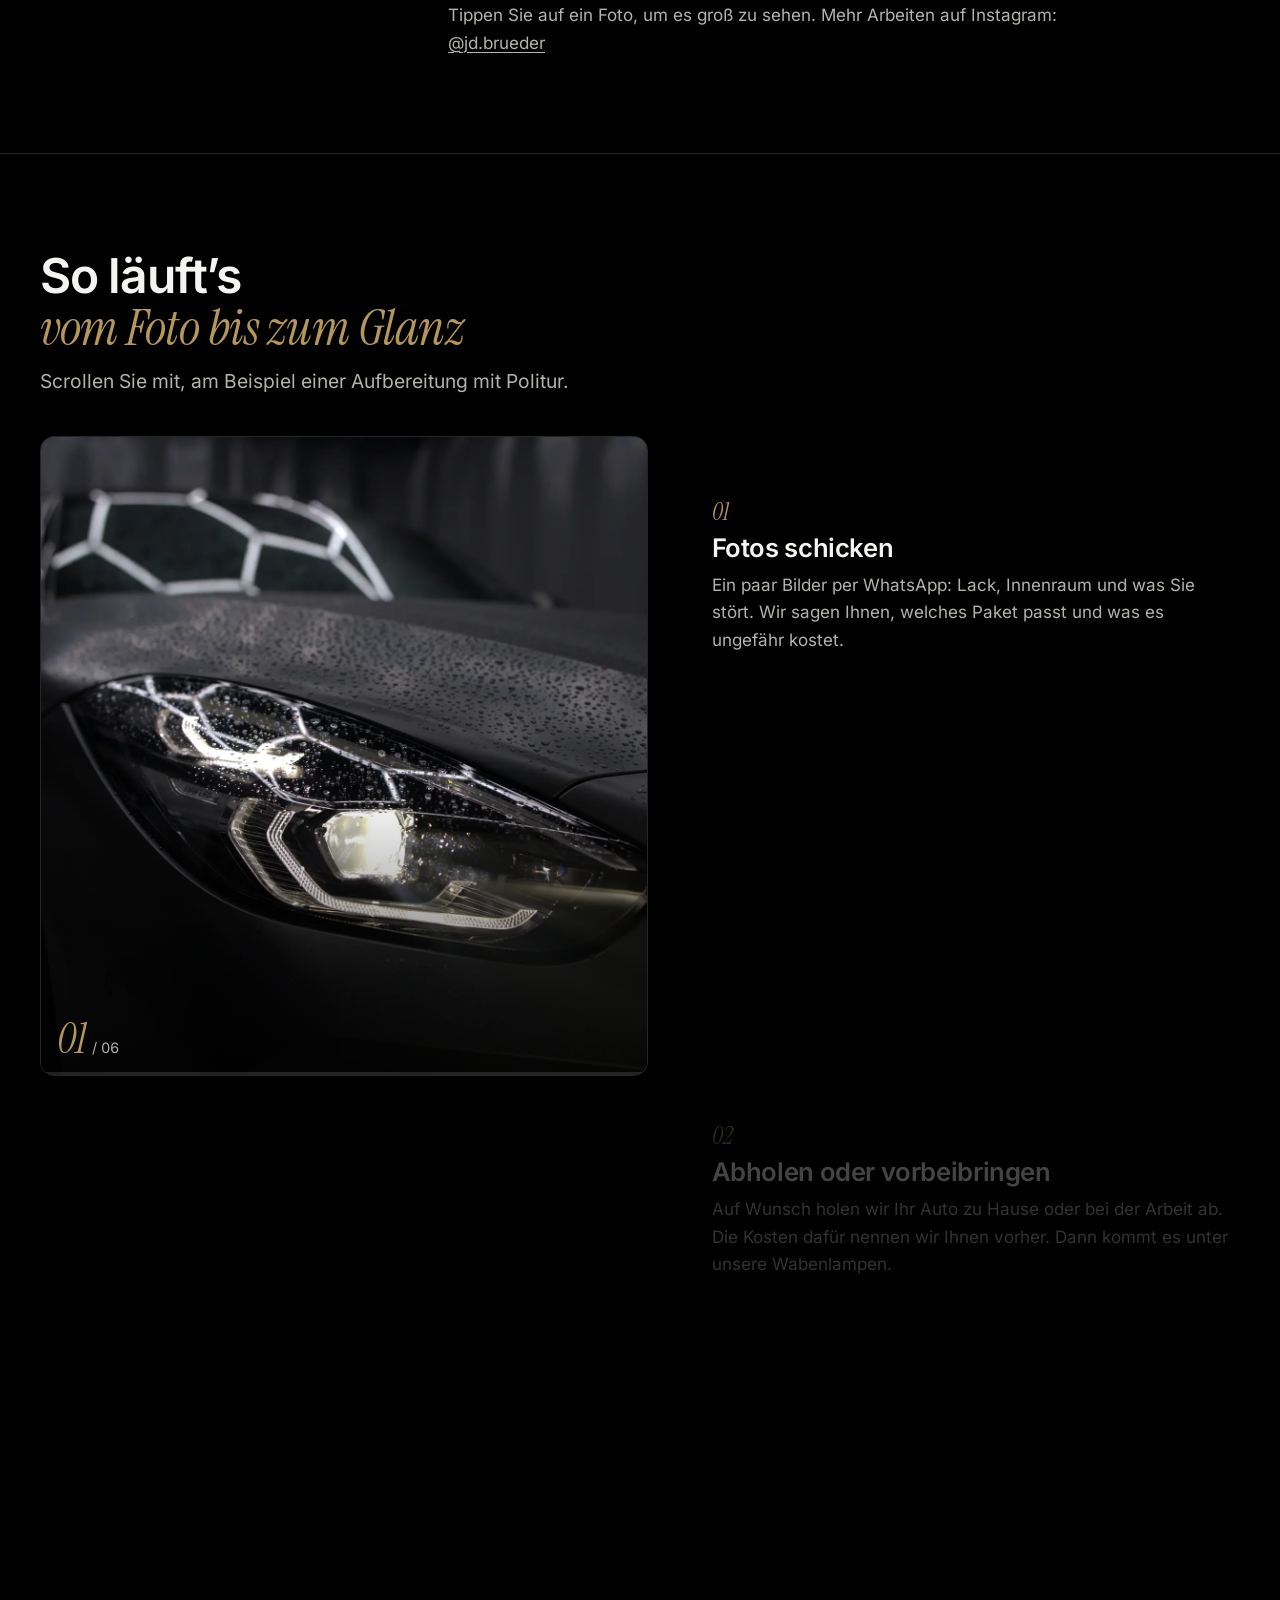
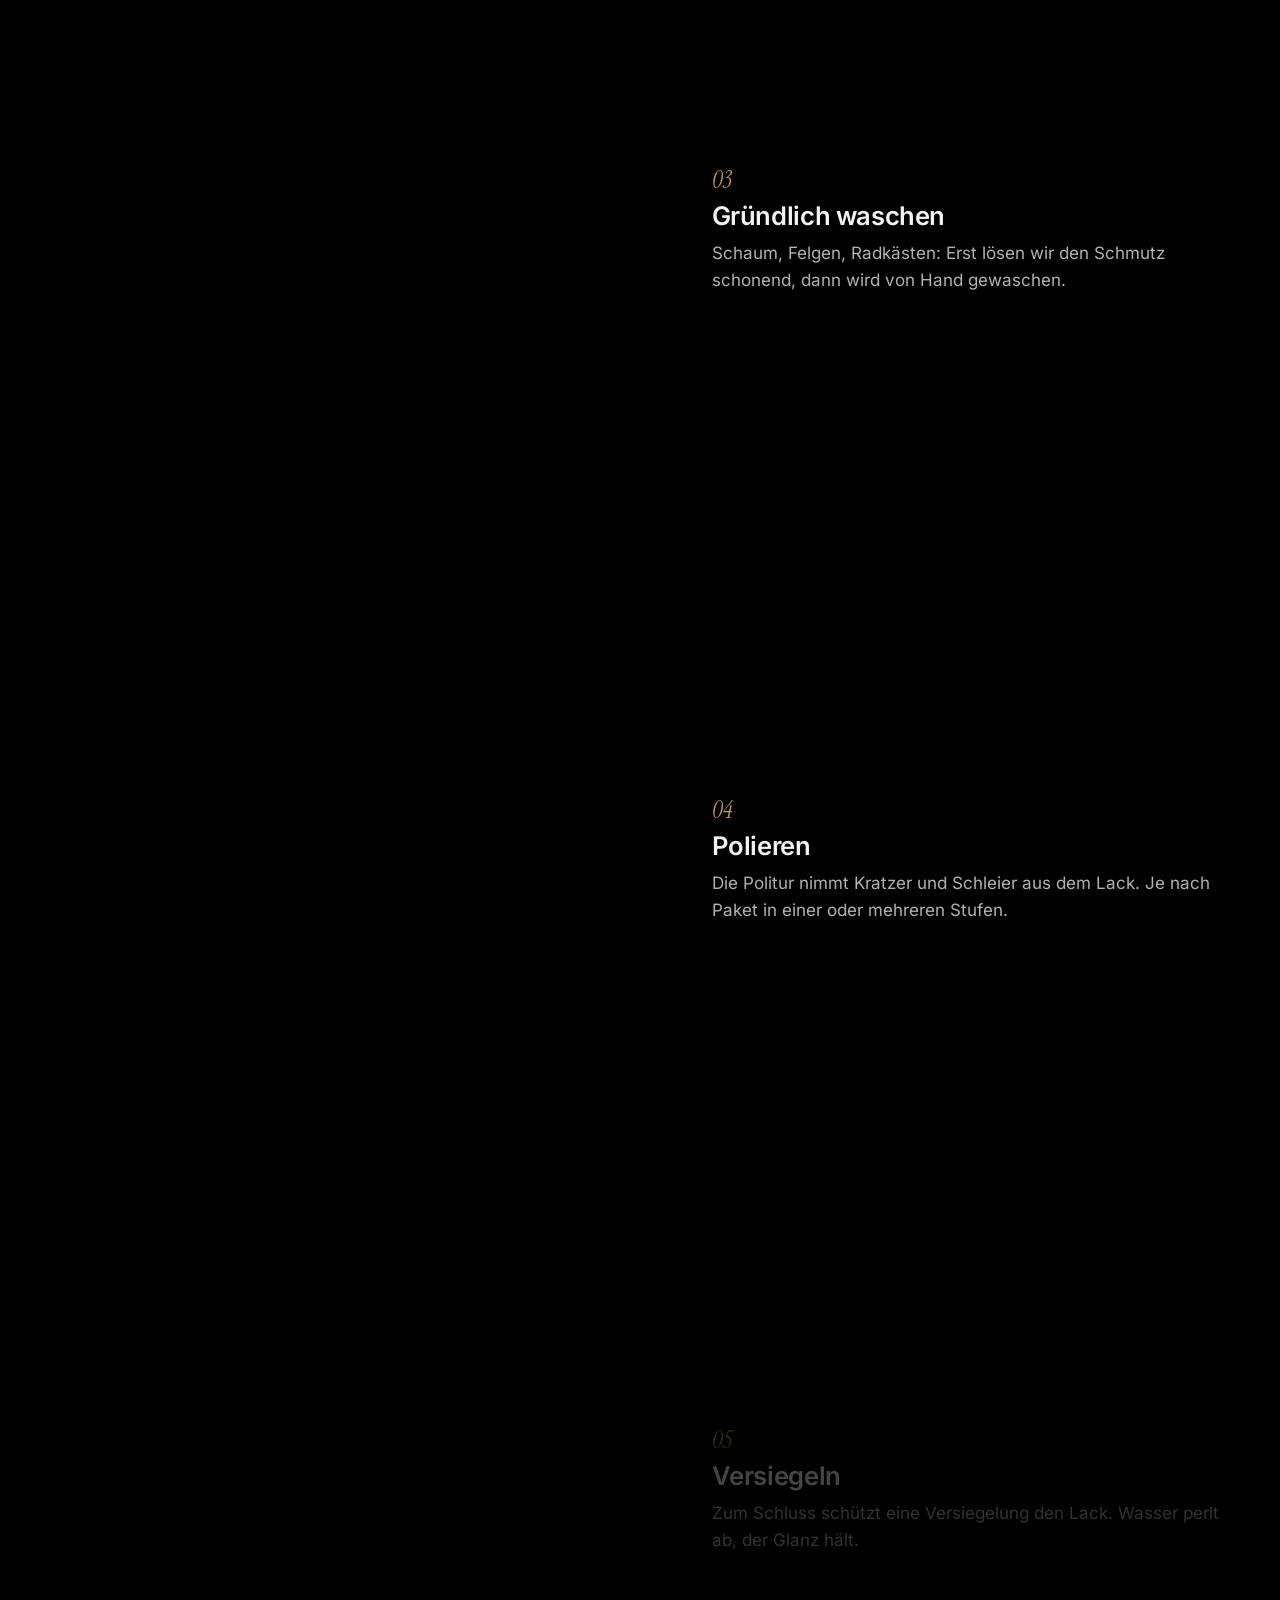
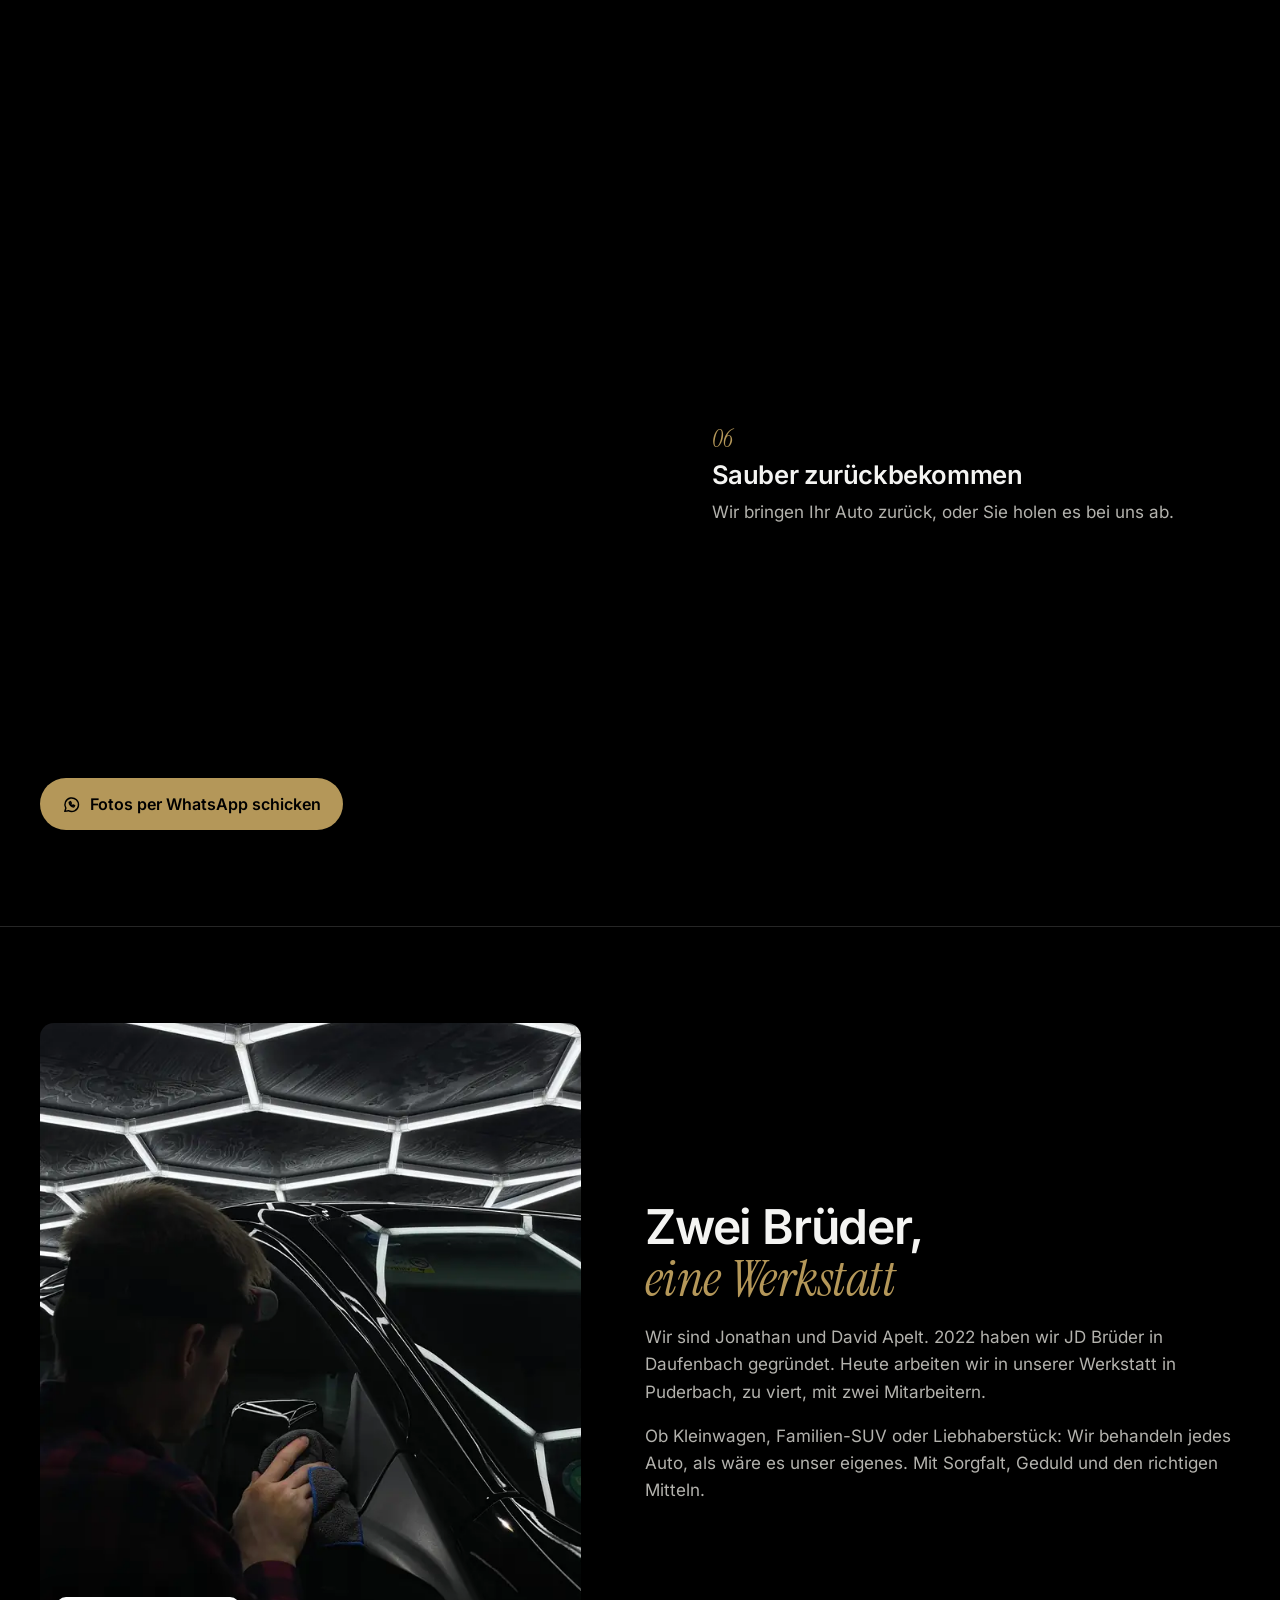
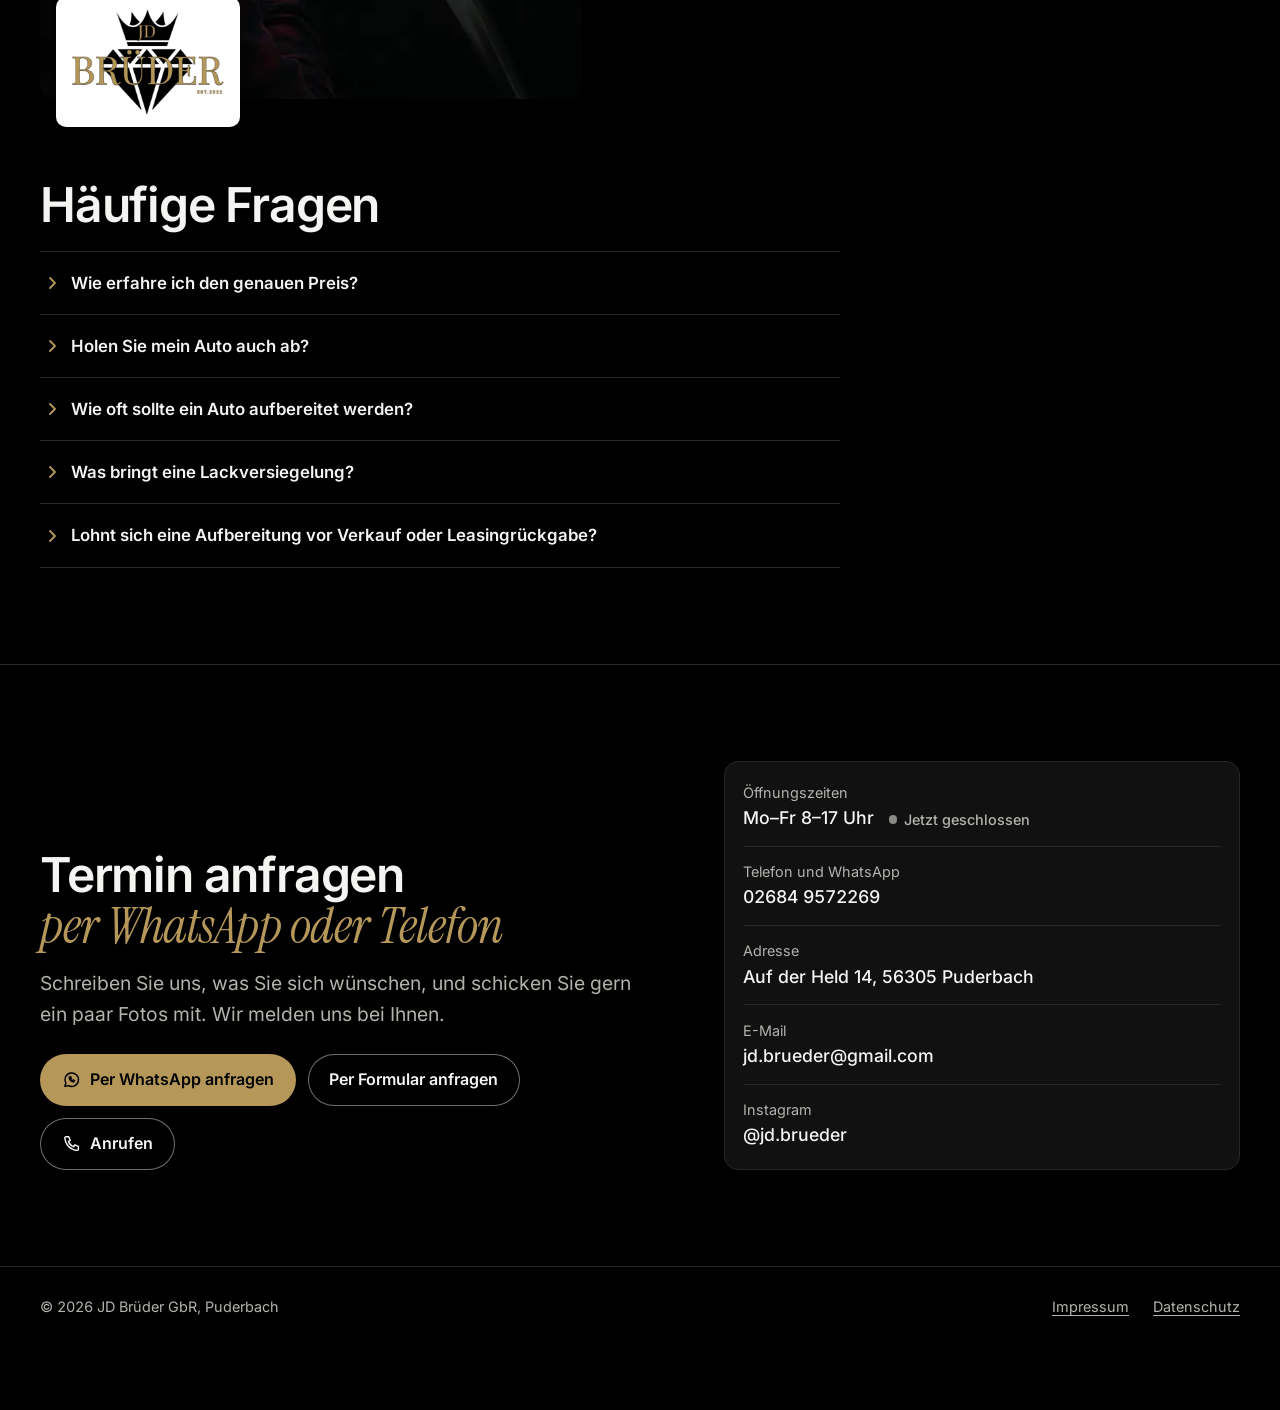
==== commit 8b302621: "Einzelleistungen: Preise für Scheiben und Felgenreinigung entfernt Auf Davids Wunsch. Die Tabelle „S" ====
--- a/index.html
+++ b/index.html
@@ -14,7 +14,7 @@
 <meta property="og:locale" content="de_DE">
 <link rel="preload" href="fonts/inter-latin-wght-normal.woff2" as="font" type="font/woff2" crossorigin>
 <link rel="preload" href="fonts/instrument-serif-latin-400-italic.woff2" as="font" type="font/woff2" crossorigin>
-<link rel="stylesheet" href="style.css?v=20261125c">
+<link rel="stylesheet" href="style.css?v=20261125d">
 <script type="application/ld+json">
 {
   "@context": "https://schema.org",
@@ -521,15 +521,6 @@
                   <tr><th scope="row">Reinigung Stoffsitze</th><td>ab 50 €</td></tr>
                 </tbody>
               </table>
-              <table class="pricetable num">
-                <caption>Scheiben und Felgen</caption>
-                <tbody>
-                  <tr><th scope="row">Scheiben und Spiegel Kleinwagen</th><td>25 €</td></tr>
-                  <tr><th scope="row">Scheiben und Spiegel Mittel- und Oberklasse</th><td>30 €</td></tr>
-                  <tr><th scope="row">Scheiben und Spiegel SUV und Van</th><td>35 €</td></tr>
-                  <tr><th scope="row">Felgenreinigung</th><td>25 €</td></tr>
-                </tbody>
-              </table>
             </div>
         </div>
       </div>
@@ -717,6 +708,6 @@
   <figure style="margin:0"></figure>
 </dialog>
 
-<script src="main.js?v=20261125c" defer></script>
+<script src="main.js?v=20261125d" defer></script>
 </body>
 </html>
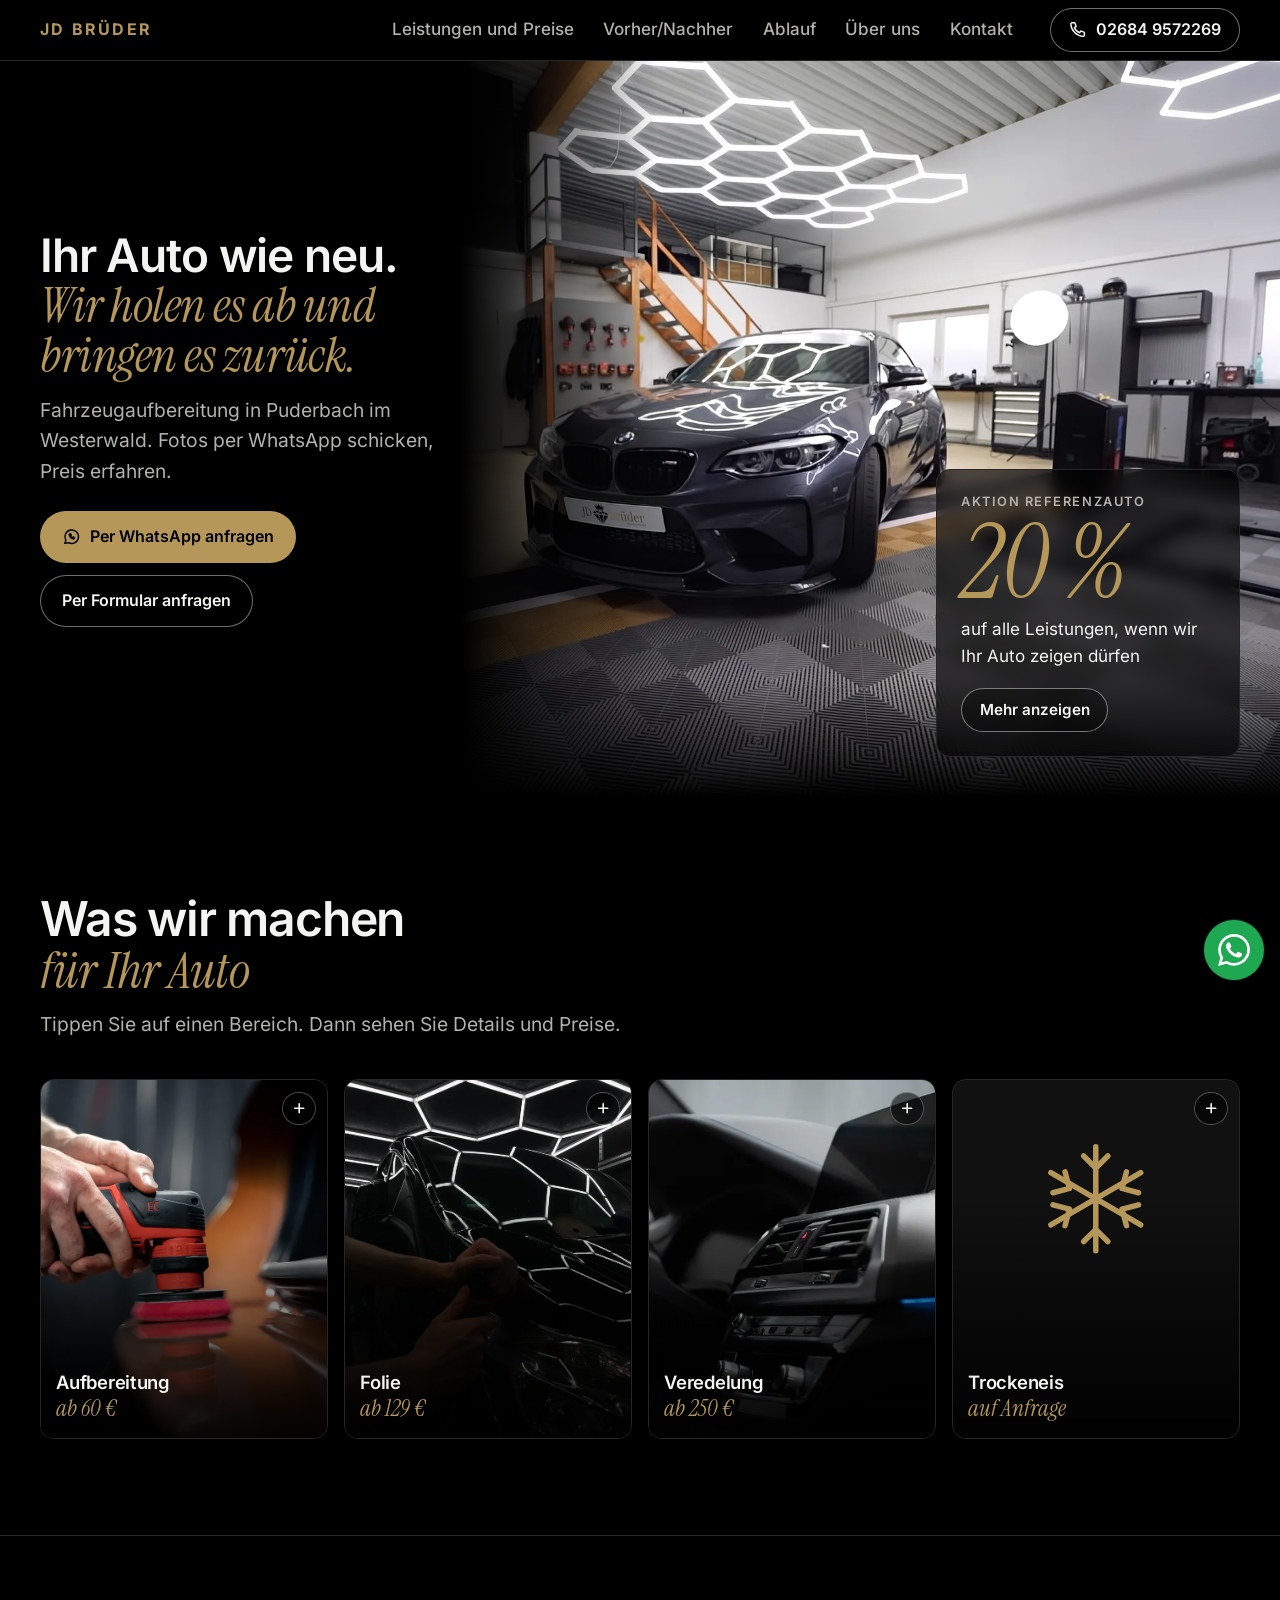
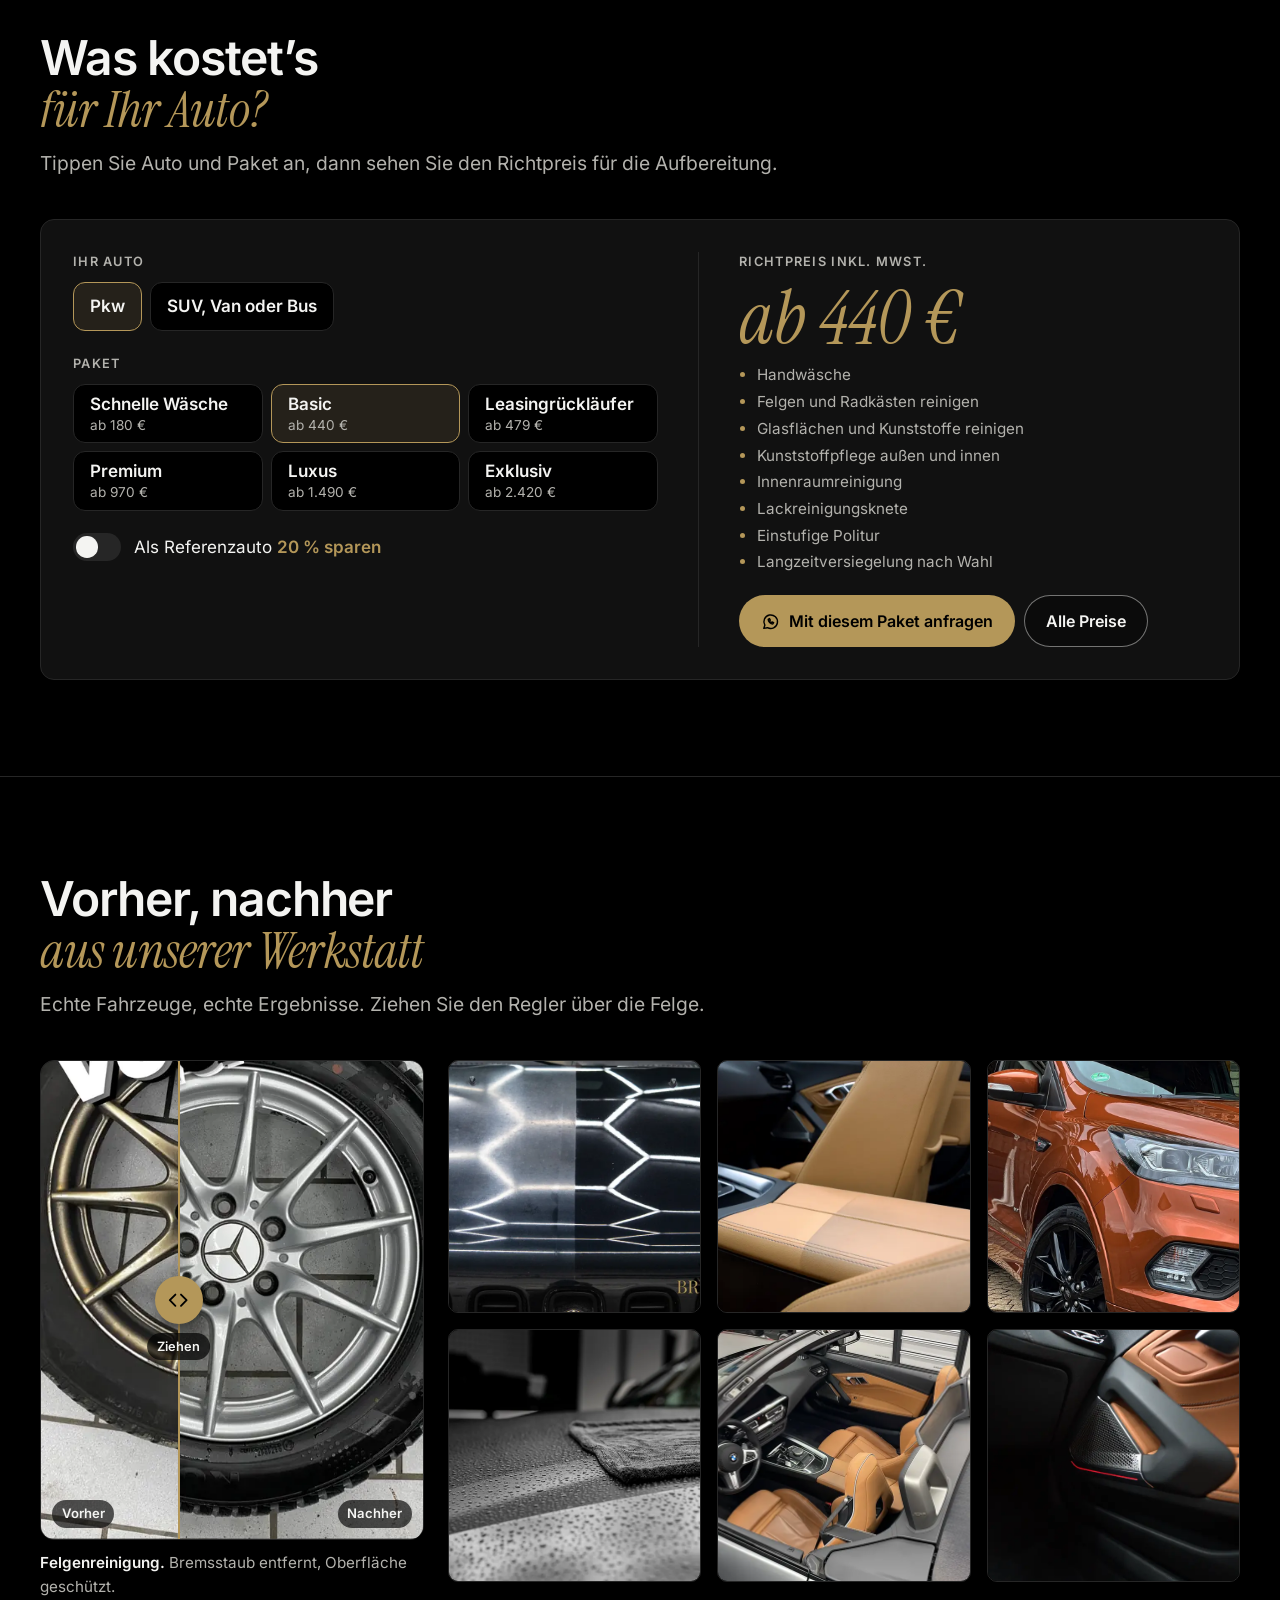
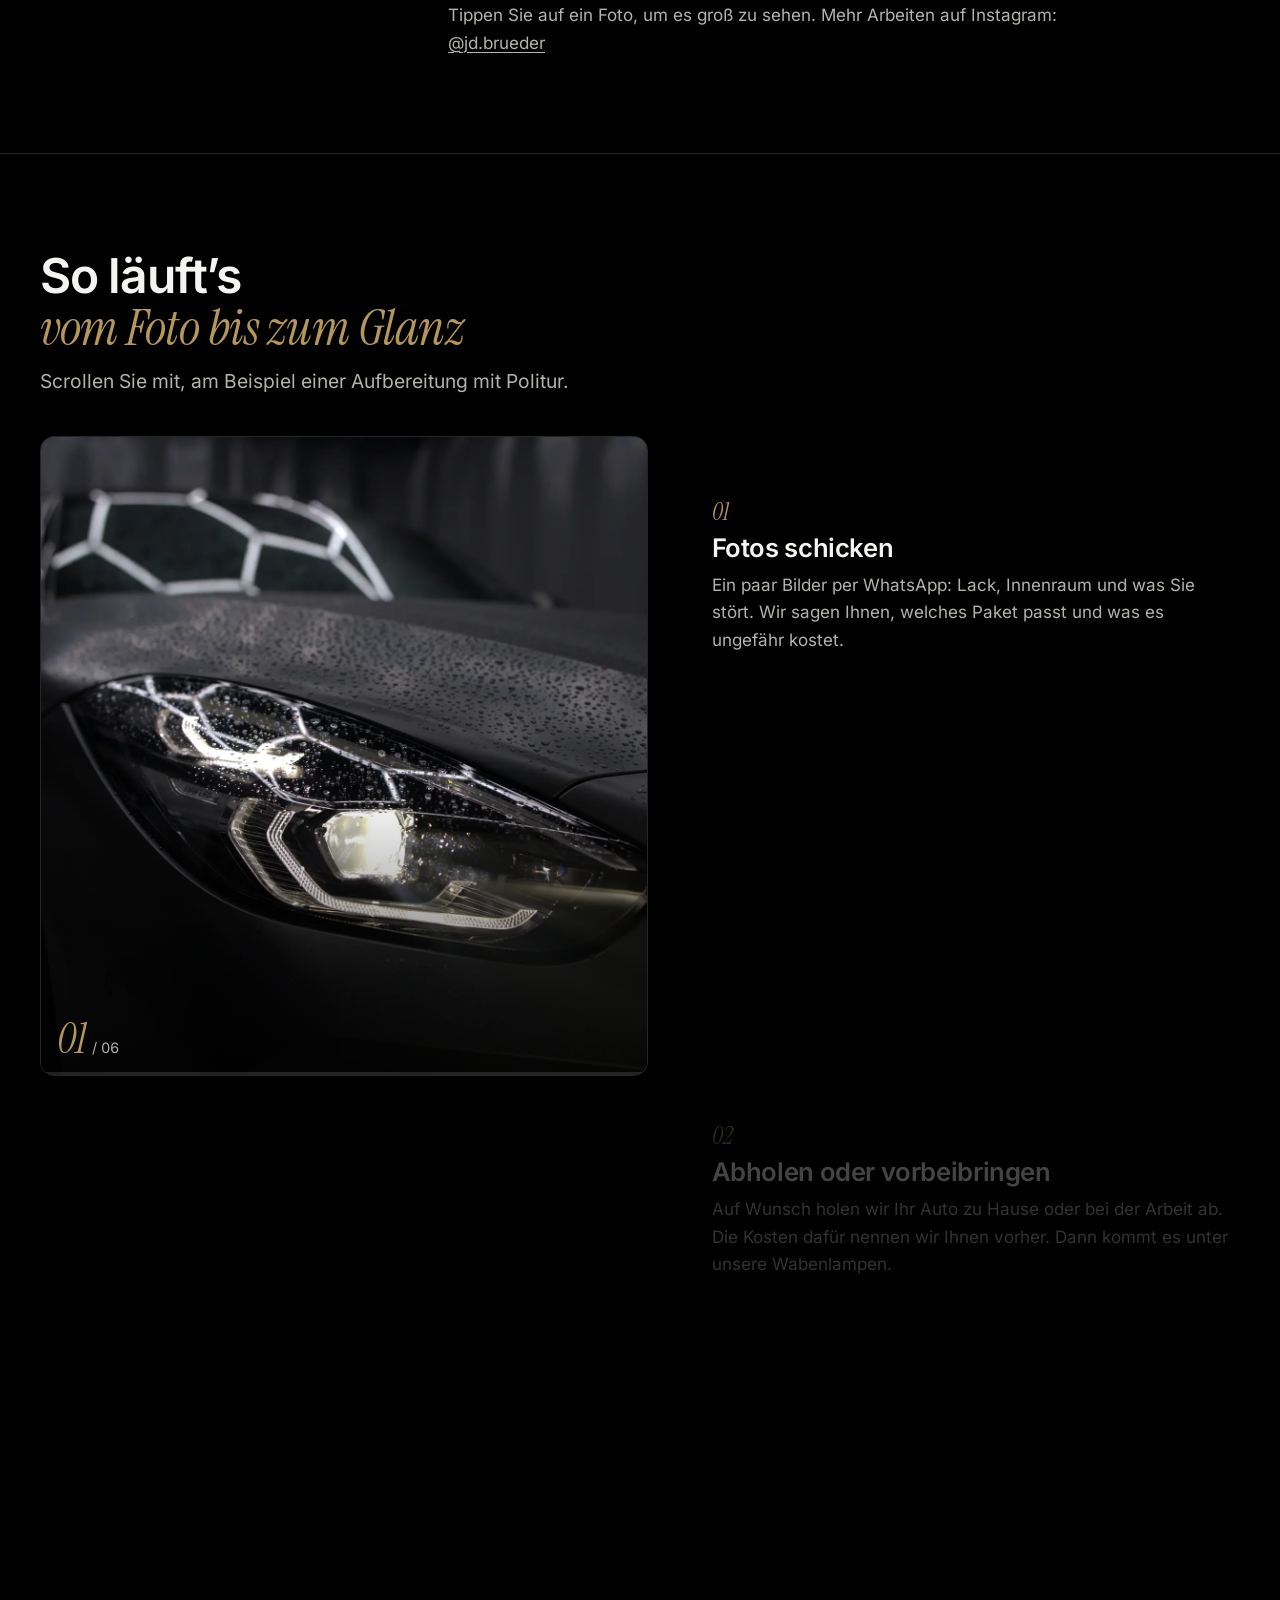
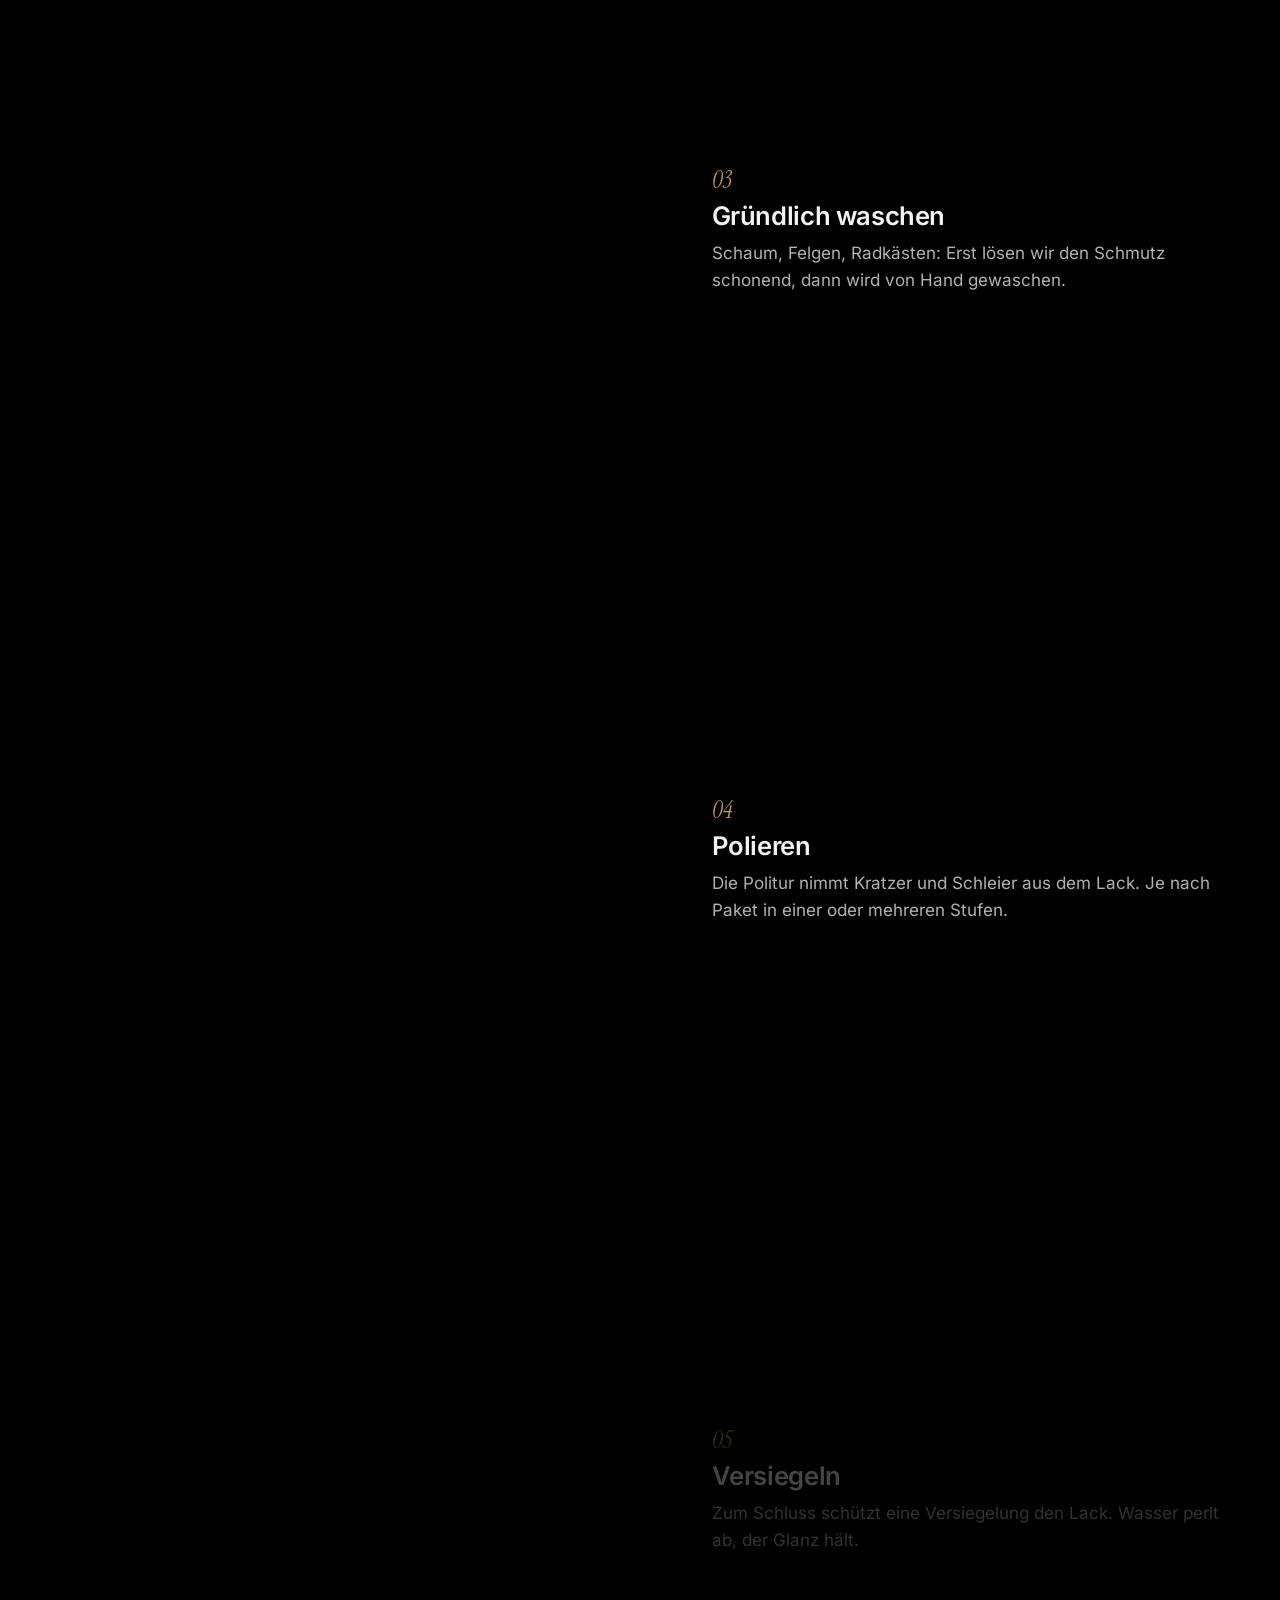
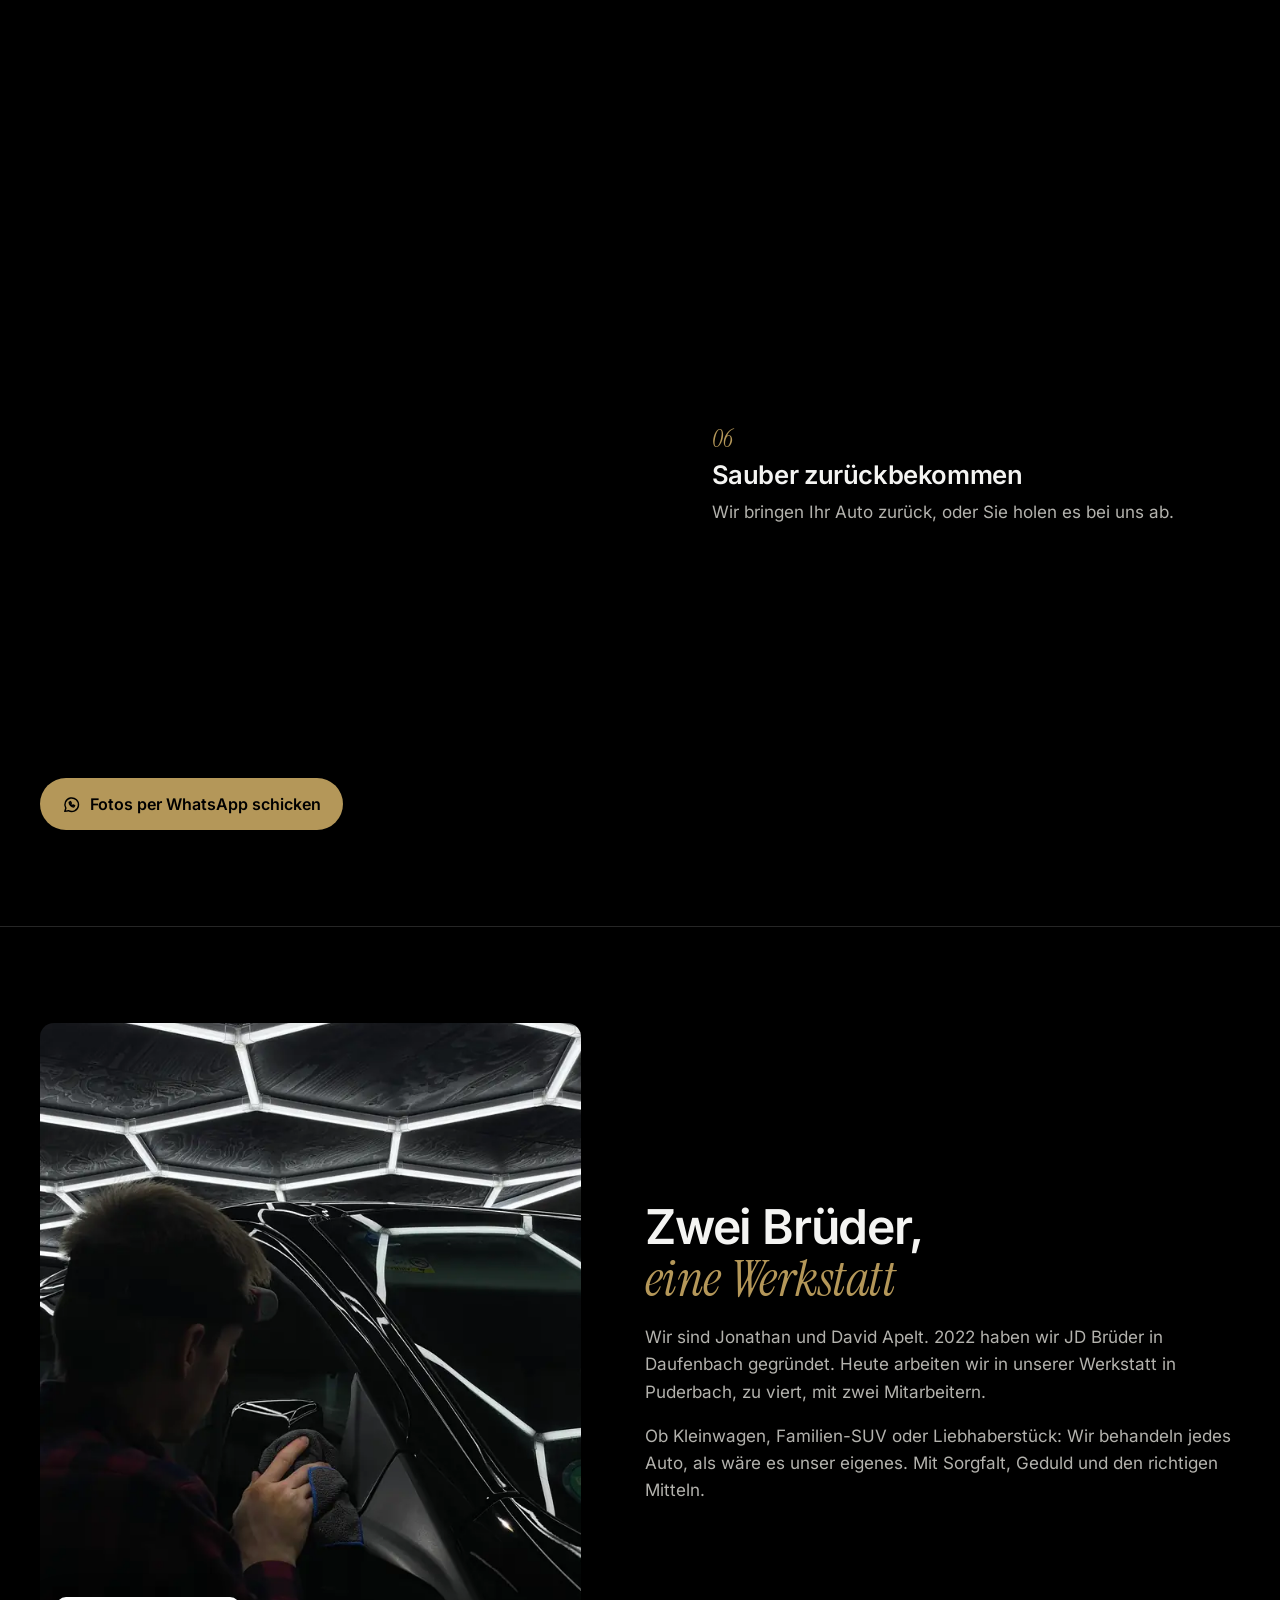
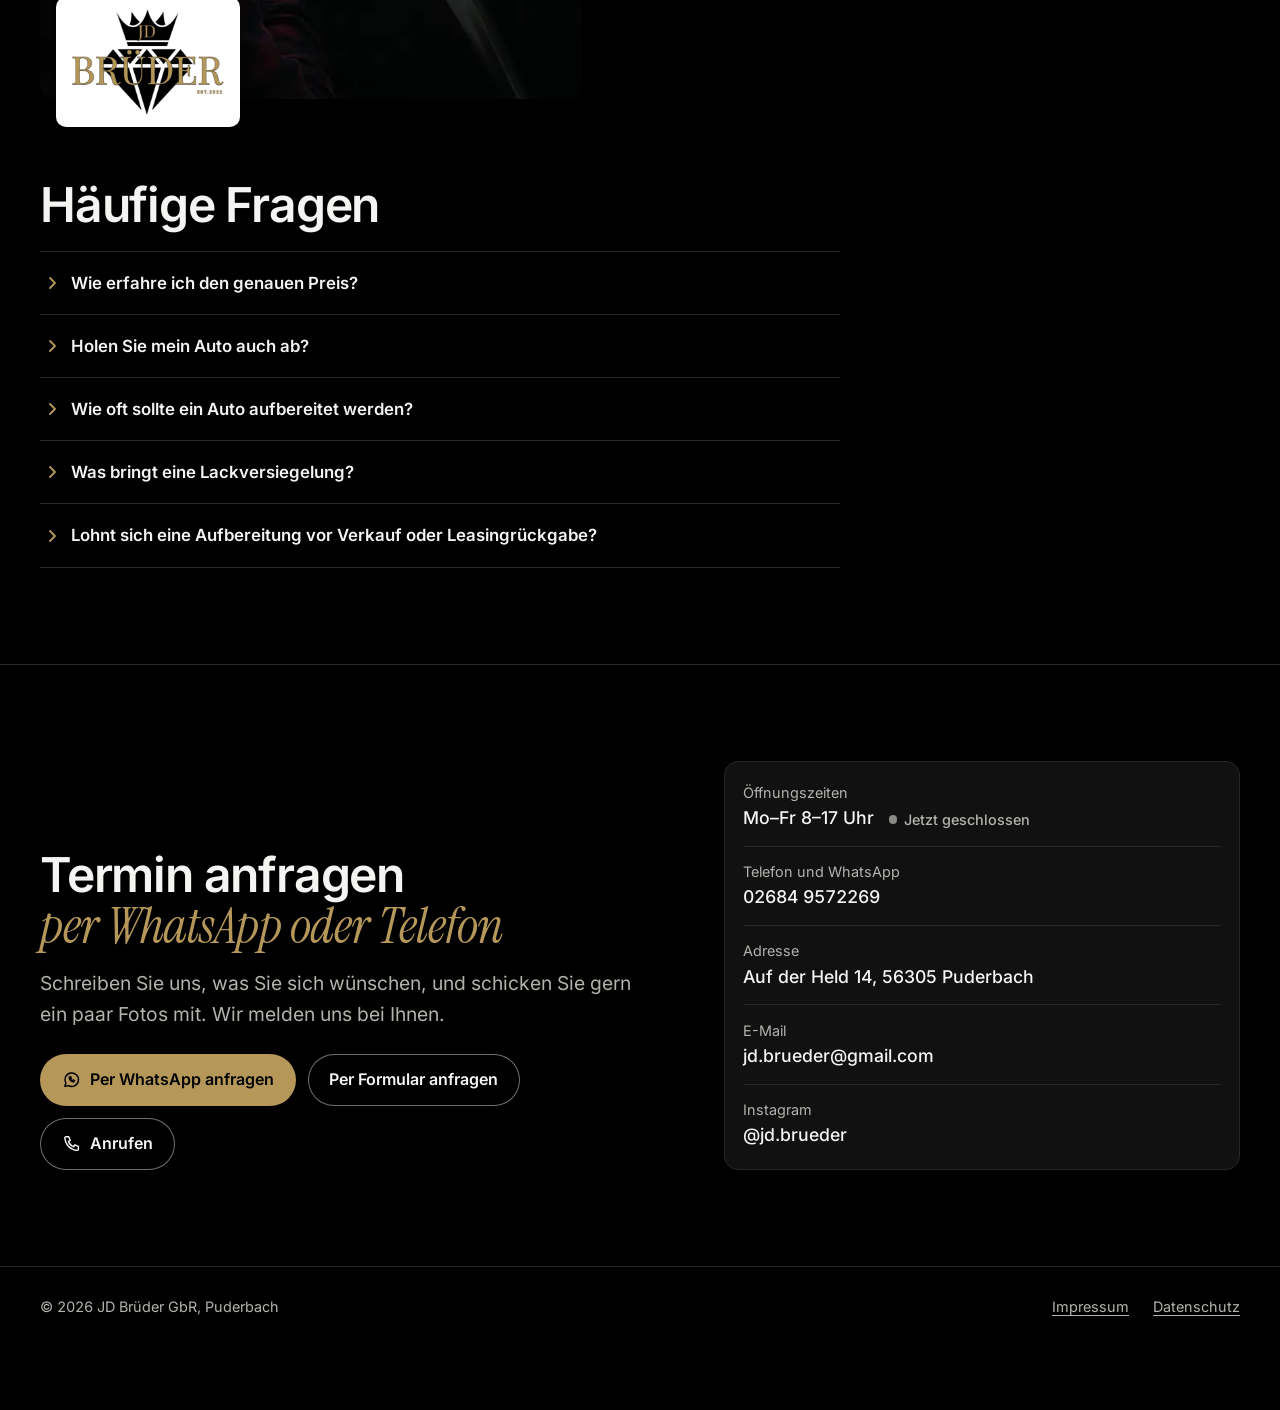
==== commit ab1b0d53: "Einzelleistungen: Handwäsche-Preise entfernt, nur noch Sitze Auf Davids Wunsch. Teilledersitze, Lede" ====
--- a/index.html
+++ b/index.html
@@ -14,7 +14,7 @@
 <meta property="og:locale" content="de_DE">
 <link rel="preload" href="fonts/inter-latin-wght-normal.woff2" as="font" type="font/woff2" crossorigin>
 <link rel="preload" href="fonts/instrument-serif-latin-400-italic.woff2" as="font" type="font/woff2" crossorigin>
-<link rel="stylesheet" href="style.css?v=20261125d">
+<link rel="stylesheet" href="style.css?v=20261125e">
 <script type="application/ld+json">
 {
   "@context": "https://schema.org",
@@ -511,11 +511,8 @@
         <div role="tabpanel" aria-labelledby="tab-einzeln" id="panel-einzeln" hidden>
             <div class="pricegrid">
               <table class="pricetable num">
-                <caption>Wäsche und Innenraum</caption>
+                <caption>Sitze</caption>
                 <tbody>
-                  <tr><th scope="row">Handwäsche Kleinwagen</th><td>60 €</td></tr>
-                  <tr><th scope="row">Handwäsche Mittel- und Oberklasse</th><td>79 €</td></tr>
-                  <tr><th scope="row">Handwäsche SUV und Van</th><td>89 €</td></tr>
                   <tr><th scope="row">Reinigung Teilledersitze</th><td>60 €</td></tr>
                   <tr><th scope="row">Reinigung und Pflege Ledersitze</th><td>65 €</td></tr>
                   <tr><th scope="row">Reinigung Stoffsitze</th><td>ab 50 €</td></tr>
@@ -708,6 +705,6 @@
   <figure style="margin:0"></figure>
 </dialog>
 
-<script src="main.js?v=20261125d" defer></script>
+<script src="main.js?v=20261125e" defer></script>
 </body>
 </html>
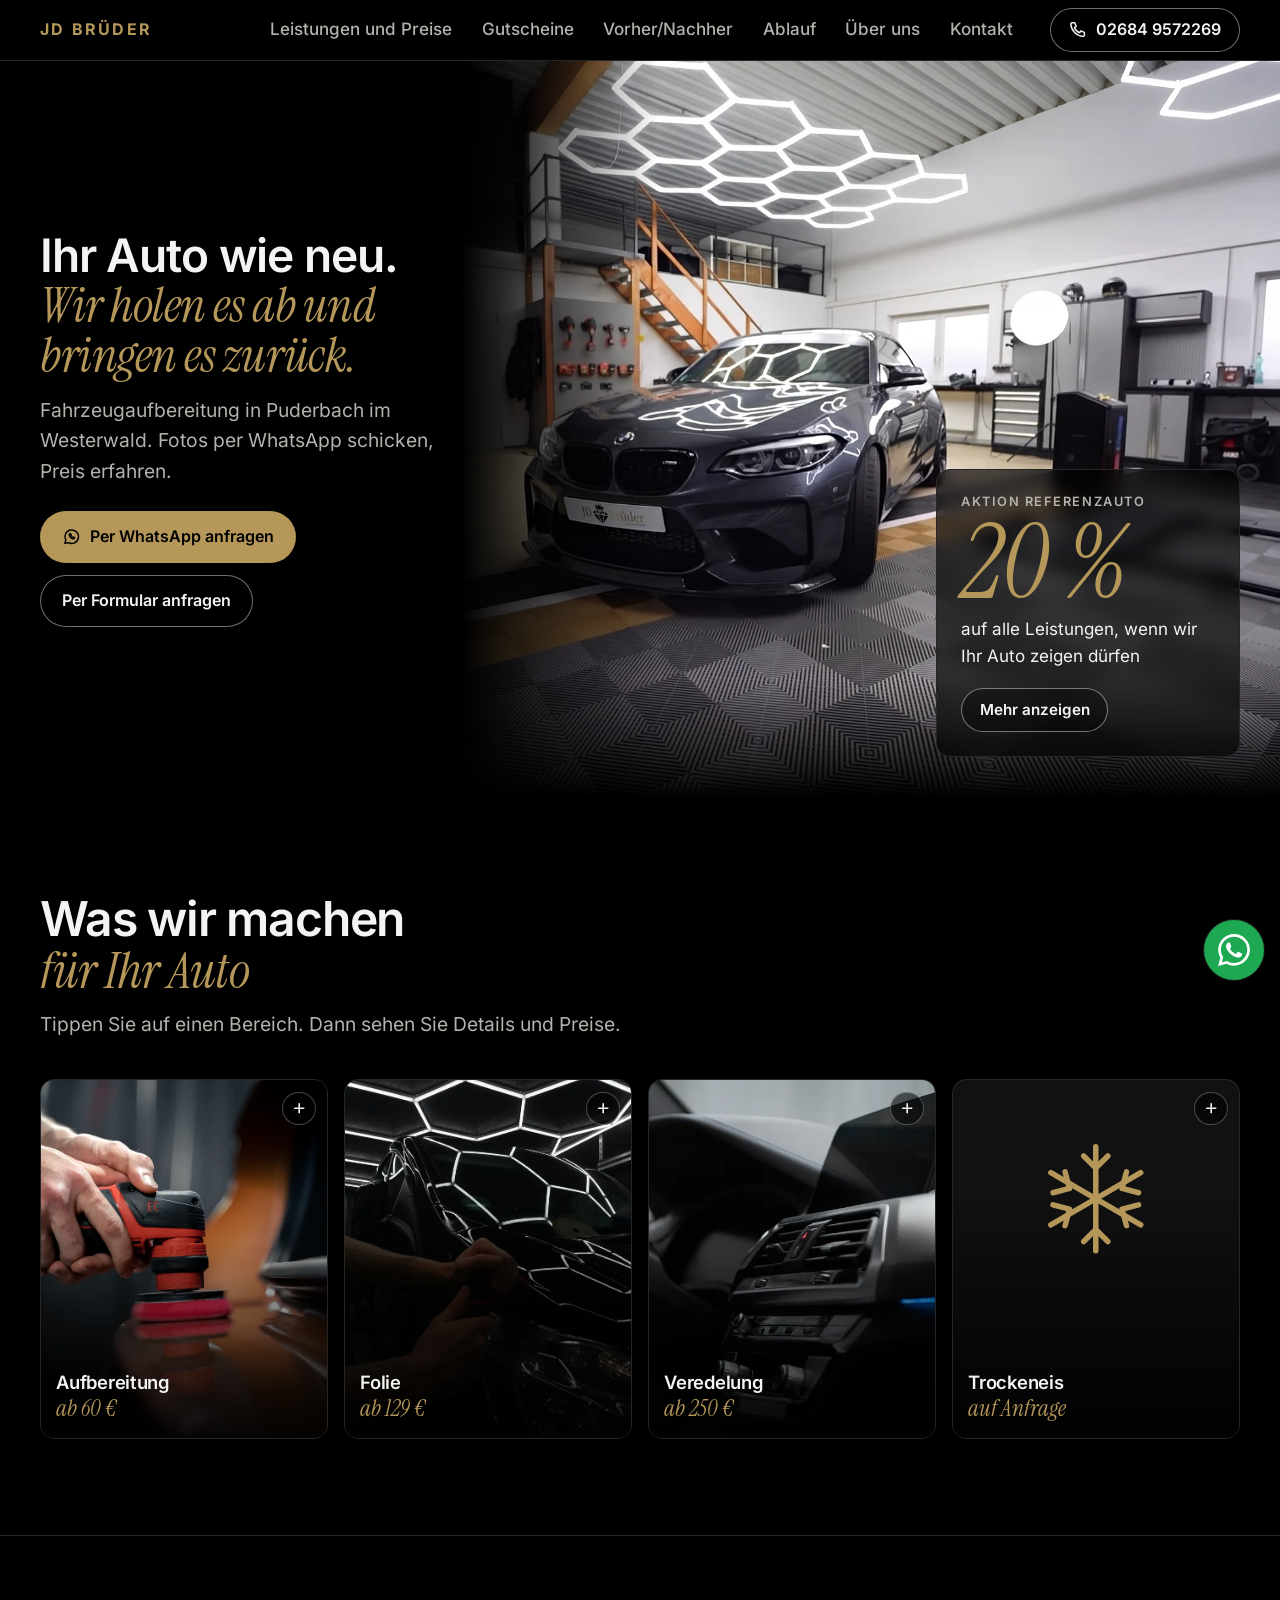
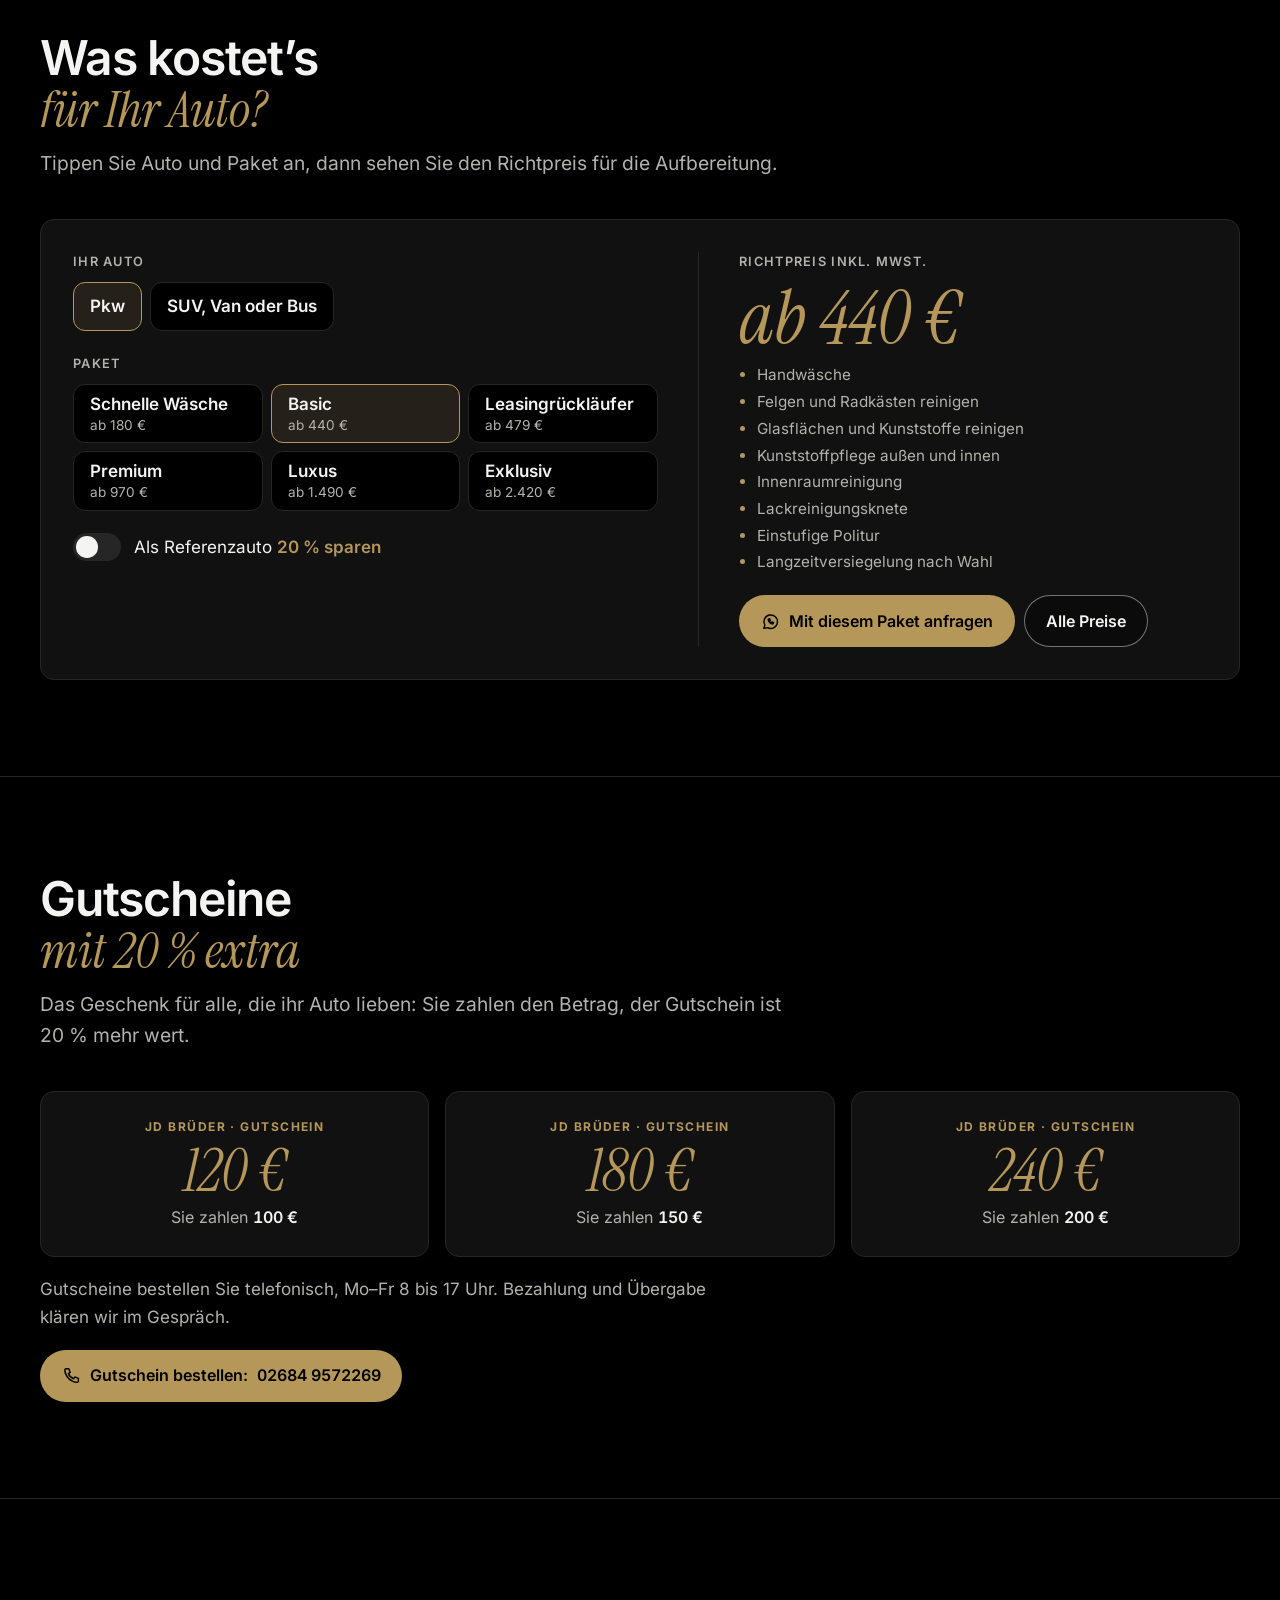
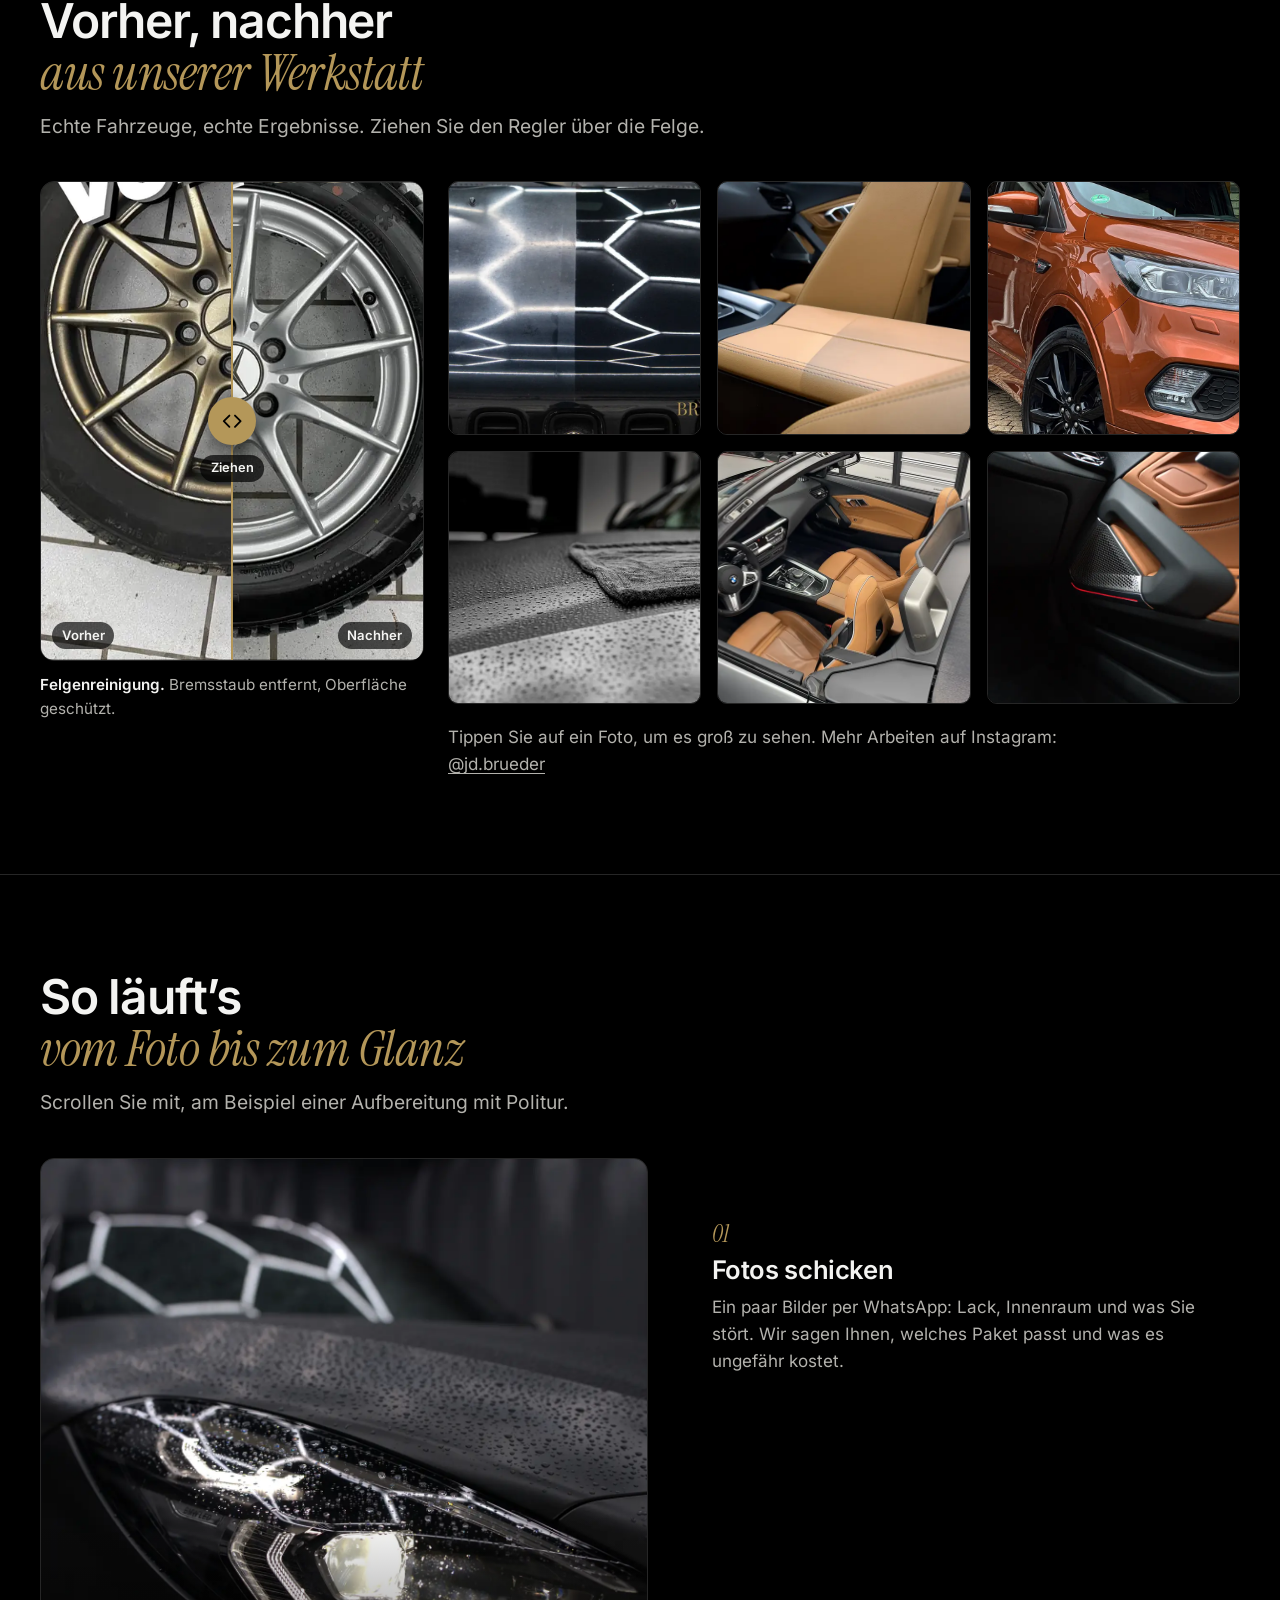
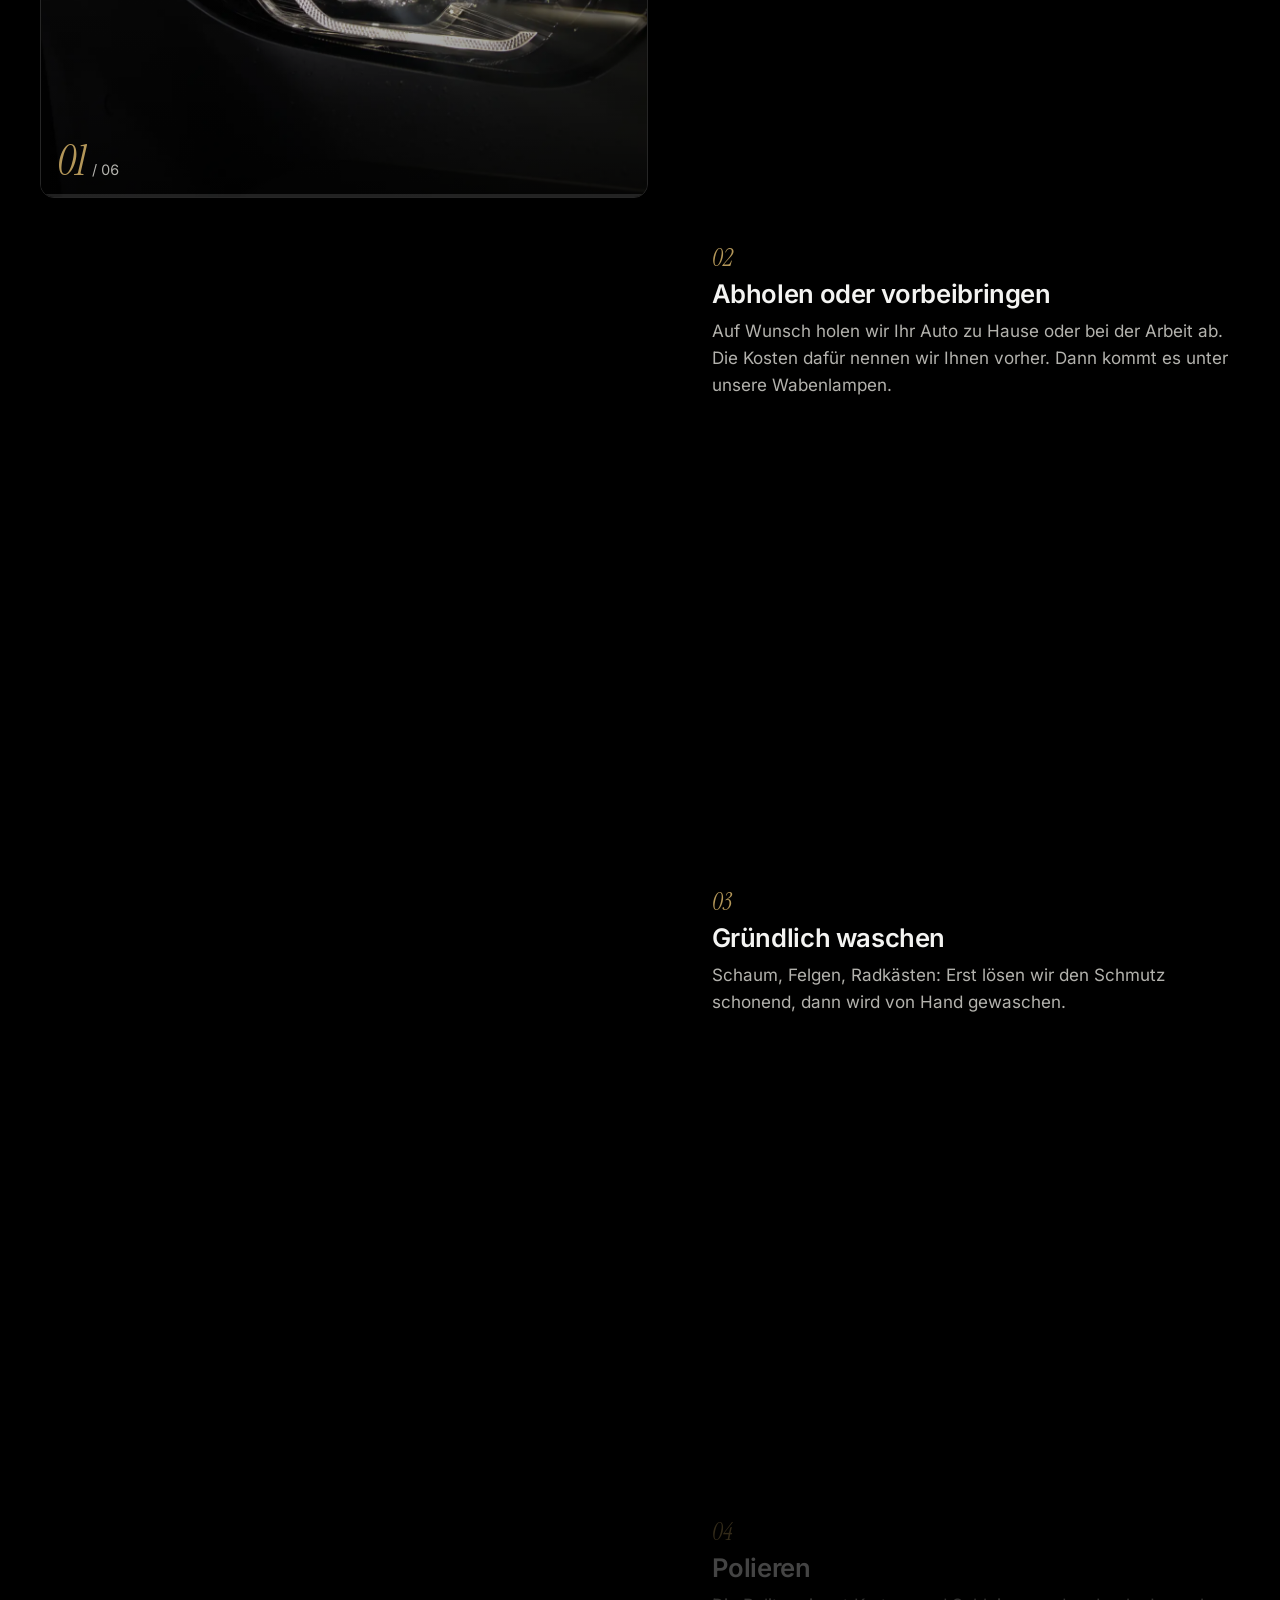
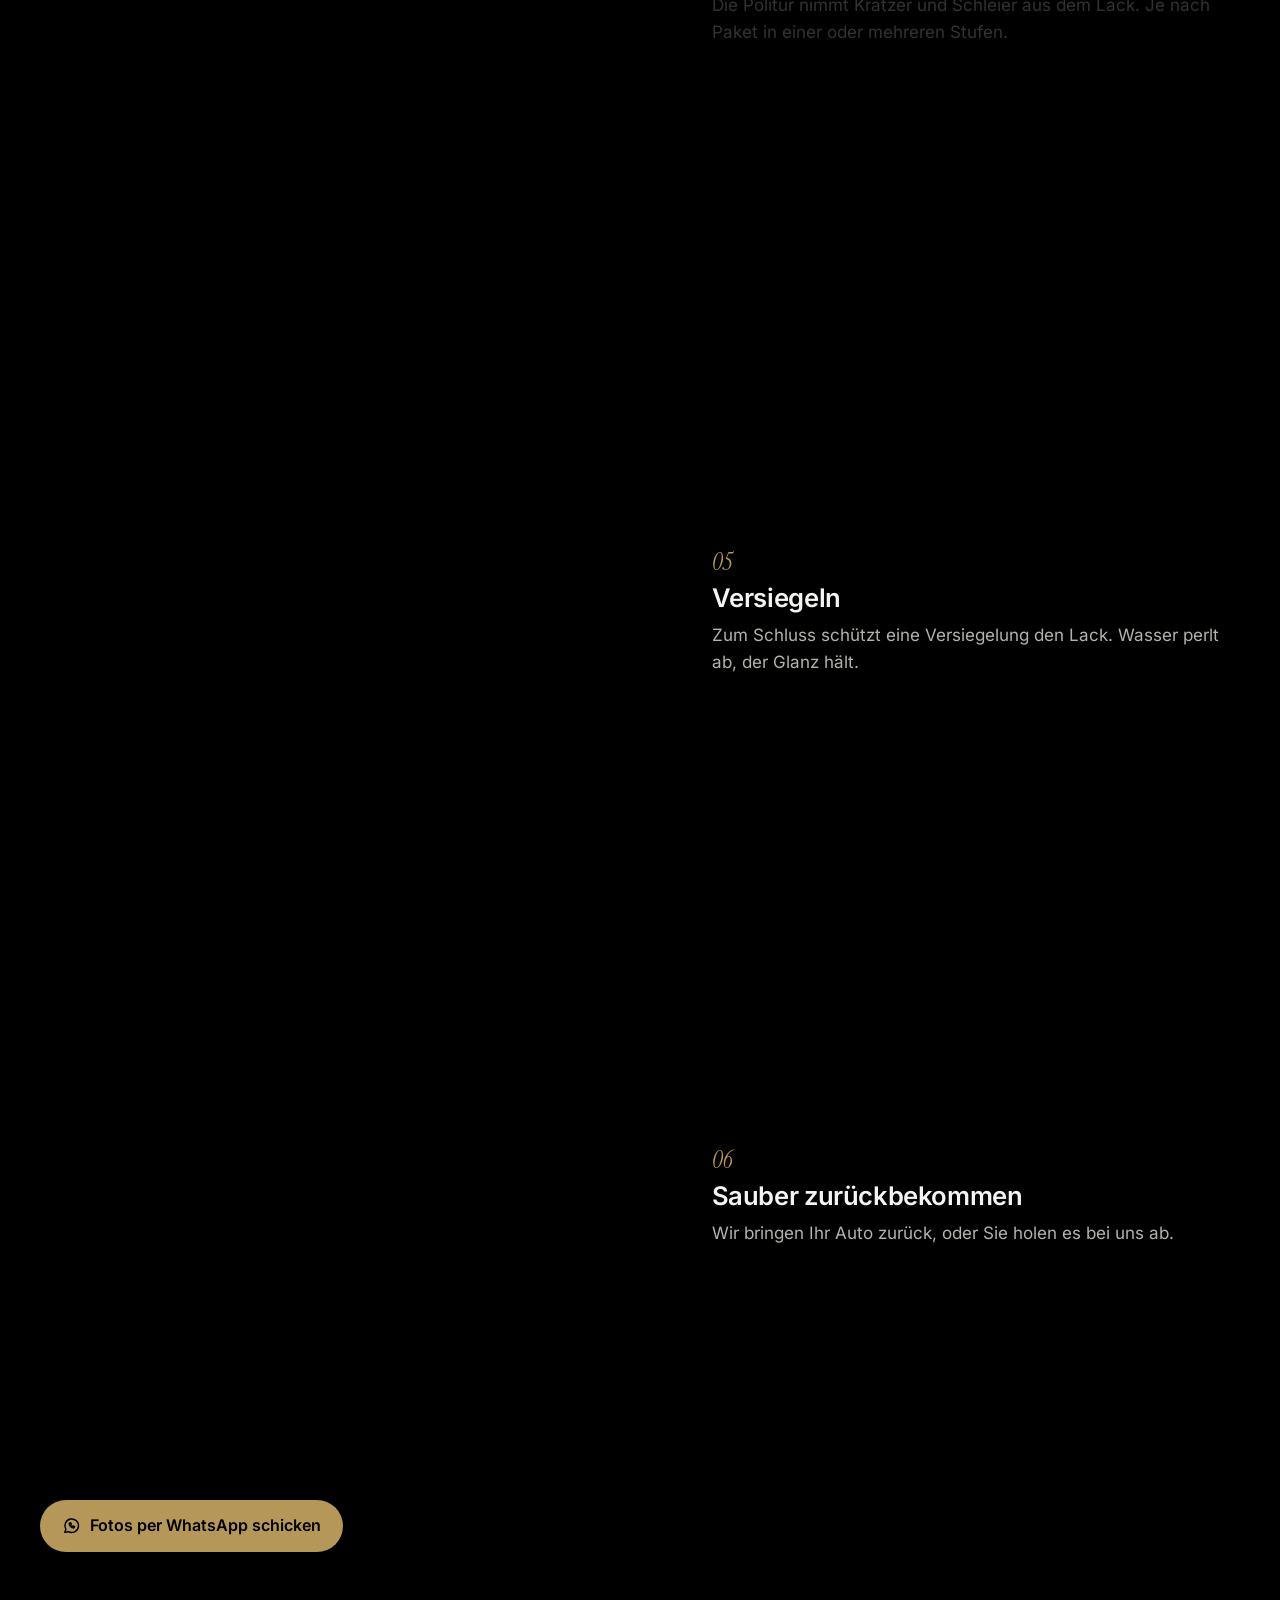
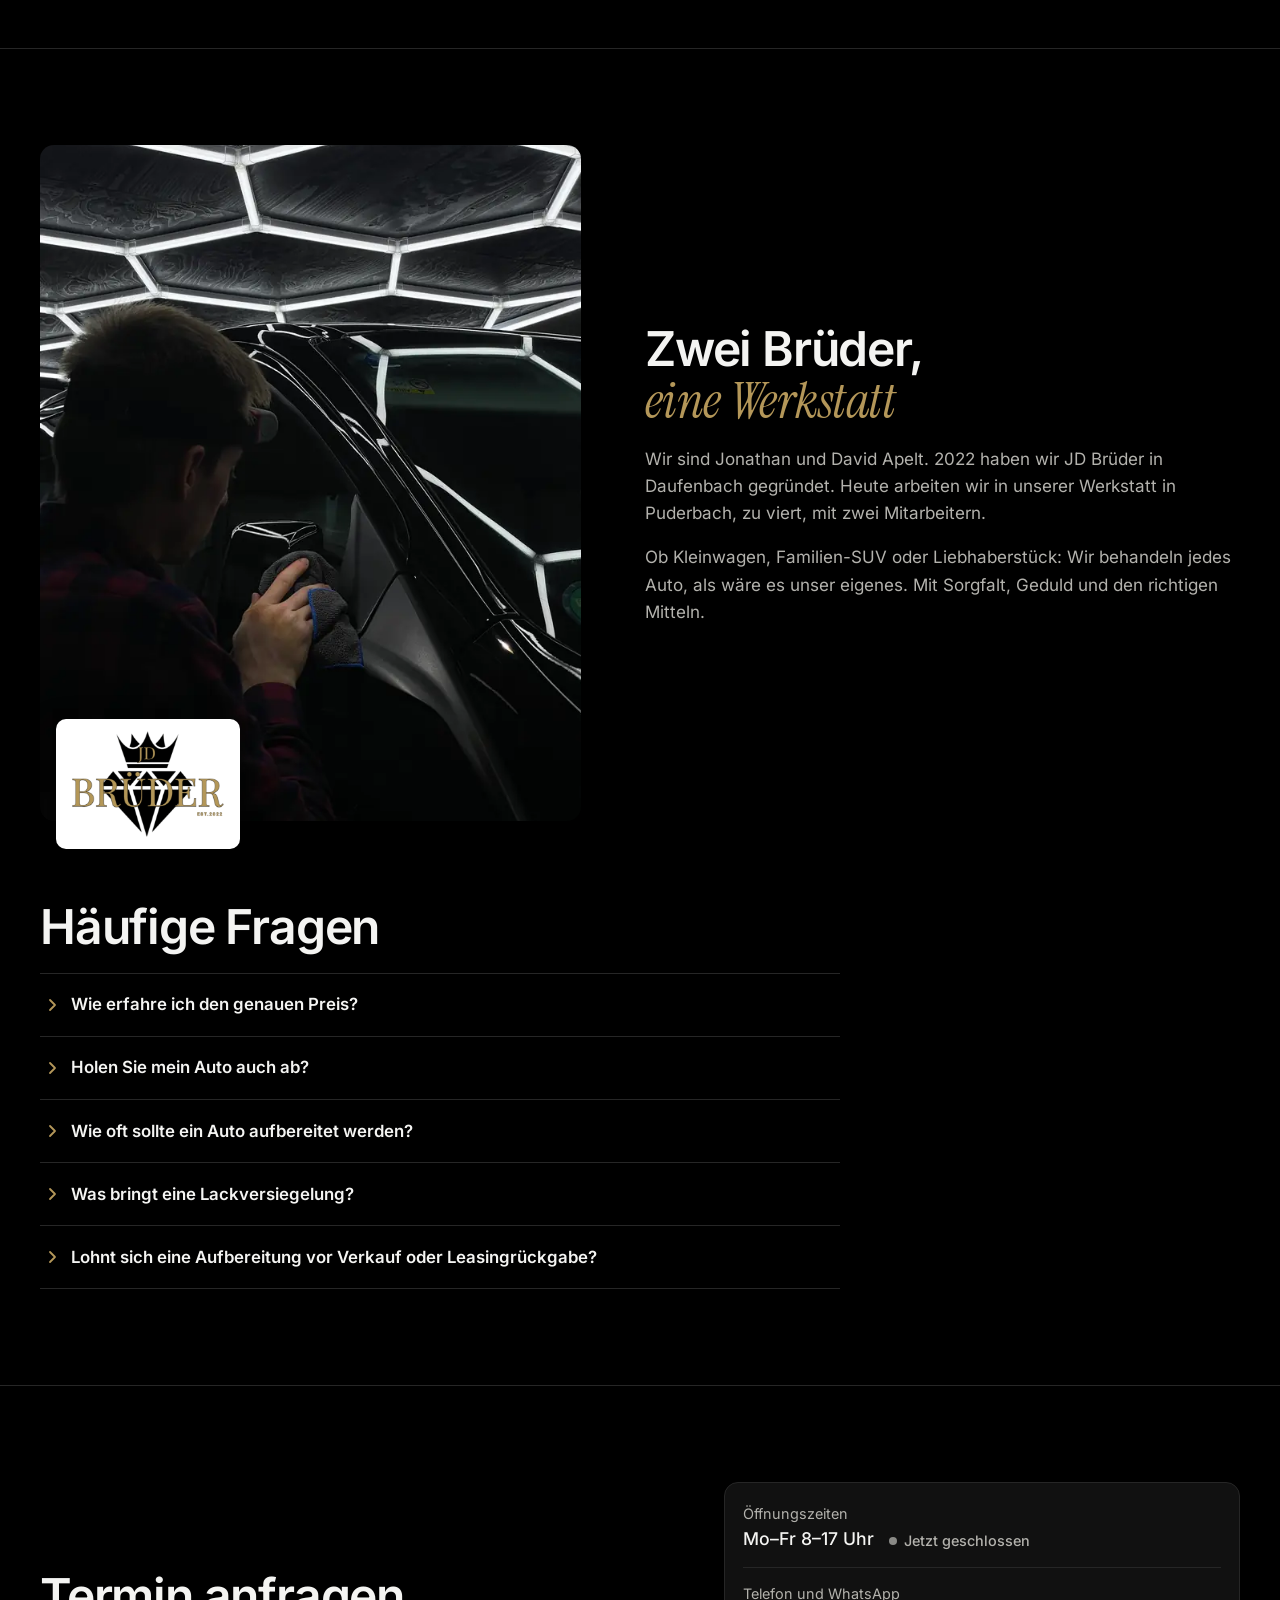
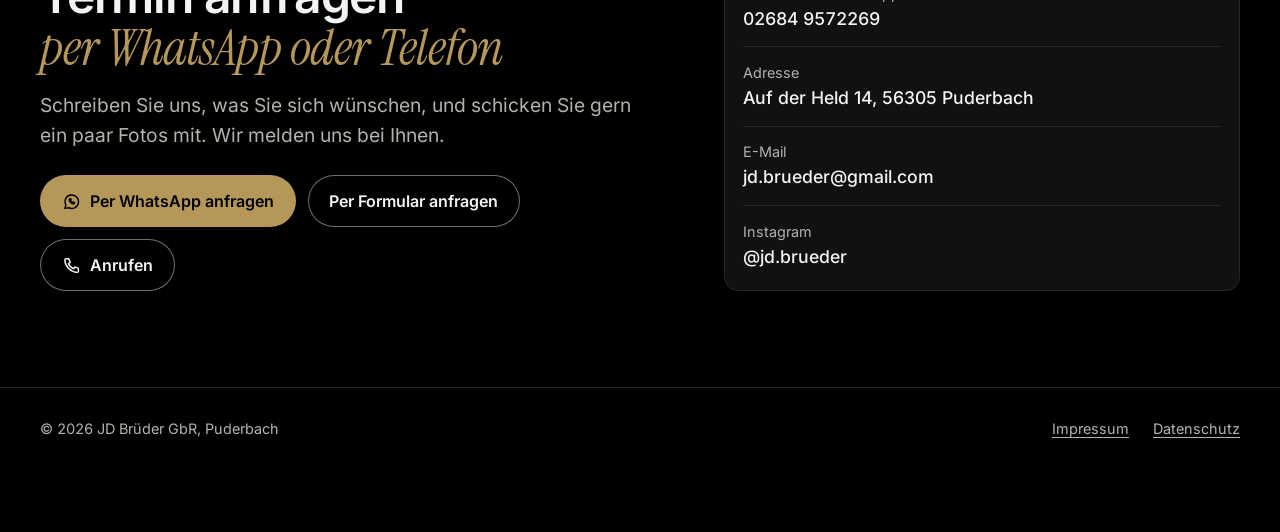
==== commit e6341145: "Gutscheine mit 20 % extra, eigener Menüpunkt Man zahlt 100, 150 oder 200 € und bekommt einen Gutsche" ====
--- a/index.html
+++ b/index.html
@@ -14,7 +14,7 @@
 <meta property="og:locale" content="de_DE">
 <link rel="preload" href="fonts/inter-latin-wght-normal.woff2" as="font" type="font/woff2" crossorigin>
 <link rel="preload" href="fonts/instrument-serif-latin-400-italic.woff2" as="font" type="font/woff2" crossorigin>
-<link rel="stylesheet" href="style.css?v=20261125e">
+<link rel="stylesheet" href="style.css?v=20261125f">
 <script type="application/ld+json">
 {
   "@context": "https://schema.org",
@@ -51,6 +51,7 @@
       </button>
       <ul id="site-menu" class="site-menu" popover="auto">
         <li><a href="#leistungen">Leistungen und Preise</a></li>
+        <li><a href="#gutscheine">Gutscheine</a></li>
         <li><a href="#arbeiten">Vorher/Nachher</a></li>
         <li><a href="#ablauf">Ablauf</a></li>
         <li><a href="#ueber-uns">Über uns</a></li>
@@ -173,6 +174,35 @@
           </div>
         </div>
       </form>
+    </div>
+  </section>
+
+  <!-- Gutscheine: man zahlt 100/150/200 €, der Gutschein ist 20 % mehr wert. Bestellung per Anruf. -->
+  <section id="gutscheine" class="section" aria-labelledby="h-gutscheine">
+    <div class="wrap">
+      <div class="section-head">
+        <h2 id="h-gutscheine">Gutscheine <span class="accent">mit 20 % extra</span></h2>
+        <p class="lead">Das Geschenk für alle, die ihr Auto lieben: Sie zahlen den Betrag, der Gutschein ist 20&nbsp;% mehr wert.</p>
+      </div>
+      <div class="vouchers">
+        <div class="voucher">
+          <p class="voucher-brand"><span>JD Brüder</span><span>Gutschein</span></p>
+          <p class="voucher-value num">120 €</p>
+          <p class="voucher-pay">Sie zahlen <strong class="num">100 €</strong></p>
+        </div>
+        <div class="voucher">
+          <p class="voucher-brand"><span>JD Brüder</span><span>Gutschein</span></p>
+          <p class="voucher-value num">180 €</p>
+          <p class="voucher-pay">Sie zahlen <strong class="num">150 €</strong></p>
+        </div>
+        <div class="voucher">
+          <p class="voucher-brand"><span>JD Brüder</span><span>Gutschein</span></p>
+          <p class="voucher-value num">240 €</p>
+          <p class="voucher-pay">Sie zahlen <strong class="num">200 €</strong></p>
+        </div>
+      </div>
+      <p class="voucher-note">Gutscheine bestellen Sie telefonisch, Mo–Fr&nbsp;8 bis 17&nbsp;Uhr. Bezahlung und Übergabe klären wir im Gespräch.</p>
+      <a class="btn btn-gold" href="tel:+4926849572269"><svg viewBox="0 0 24 24" fill="none" stroke="currentColor" stroke-width="1.8" stroke-linecap="round" stroke-linejoin="round" aria-hidden="true"><path d="M5 3.5h3.5l1.8 4.5-2.3 1.4a11 11 0 0 0 6.6 6.6l1.4-2.3 4.5 1.8V19a1.5 1.5 0 0 1-1.6 1.5A16.5 16.5 0 0 1 3.5 5.1 1.5 1.5 0 0 1 5 3.5z"/></svg>Gutschein bestellen: <span class="num">02684 9572269</span></a>
     </div>
   </section>
 
@@ -705,6 +735,6 @@
   <figure style="margin:0"></figure>
 </dialog>
 
-<script src="main.js?v=20261125e" defer></script>
+<script src="main.js?v=20261125f" defer></script>
 </body>
 </html>
--- a/style.css
+++ b/style.css
@@ -404,6 +404,20 @@
 .sheet-foot .btn svg { width: 1.1rem; height: 1.1rem; }
 @media (min-width: 640px) { .ref-kats, .ref-list { grid-template-columns: 1fr 1fr; } }
 
+/* ---------- Gutscheine ---------- */
+.vouchers { display: grid; grid-template-columns: repeat(3, minmax(0, 1fr)); gap: .6rem; margin-bottom: 1.2rem; }
+.voucher {
+  display: grid; align-content: start; gap: .35rem; min-width: 0; padding: 1rem .8rem 1.1rem;
+  border: 1px solid var(--line); border-radius: var(--radius); background: var(--panel); text-align: center;
+}
+.voucher p { margin: 0; }
+.voucher-brand { display: grid; gap: .15rem; font-size: .68rem; font-weight: 700; letter-spacing: .12em; text-transform: uppercase; color: var(--gold); }
+.voucher-value { font-family: var(--serif); font-style: italic; font-size: clamp(2rem, 8.5vw, 3.6rem); line-height: 1; color: var(--gold); }
+.voucher-pay { font-size: .88rem; color: var(--text-2); }
+.voucher-pay strong { color: var(--text); font-weight: 600; }
+.voucher-note { color: var(--text-2); margin: 0 0 1.2rem; }
+@media (min-width: 640px) { .vouchers { gap: 1rem; } .voucher { padding: 1.6rem 1.2rem; } .voucher-brand { display: block; font-size: .75rem; } .voucher-brand span + span::before { content: " · "; } .voucher-pay { font-size: 1rem; } }
+
 /* ---------- Fenster von unten (Details und Preise) ---------- */
 dialog.sheet {
   position: fixed; inset: auto 0 0; margin: 0 auto; width: 100%; max-width: 46rem; max-height: 90dvh;
